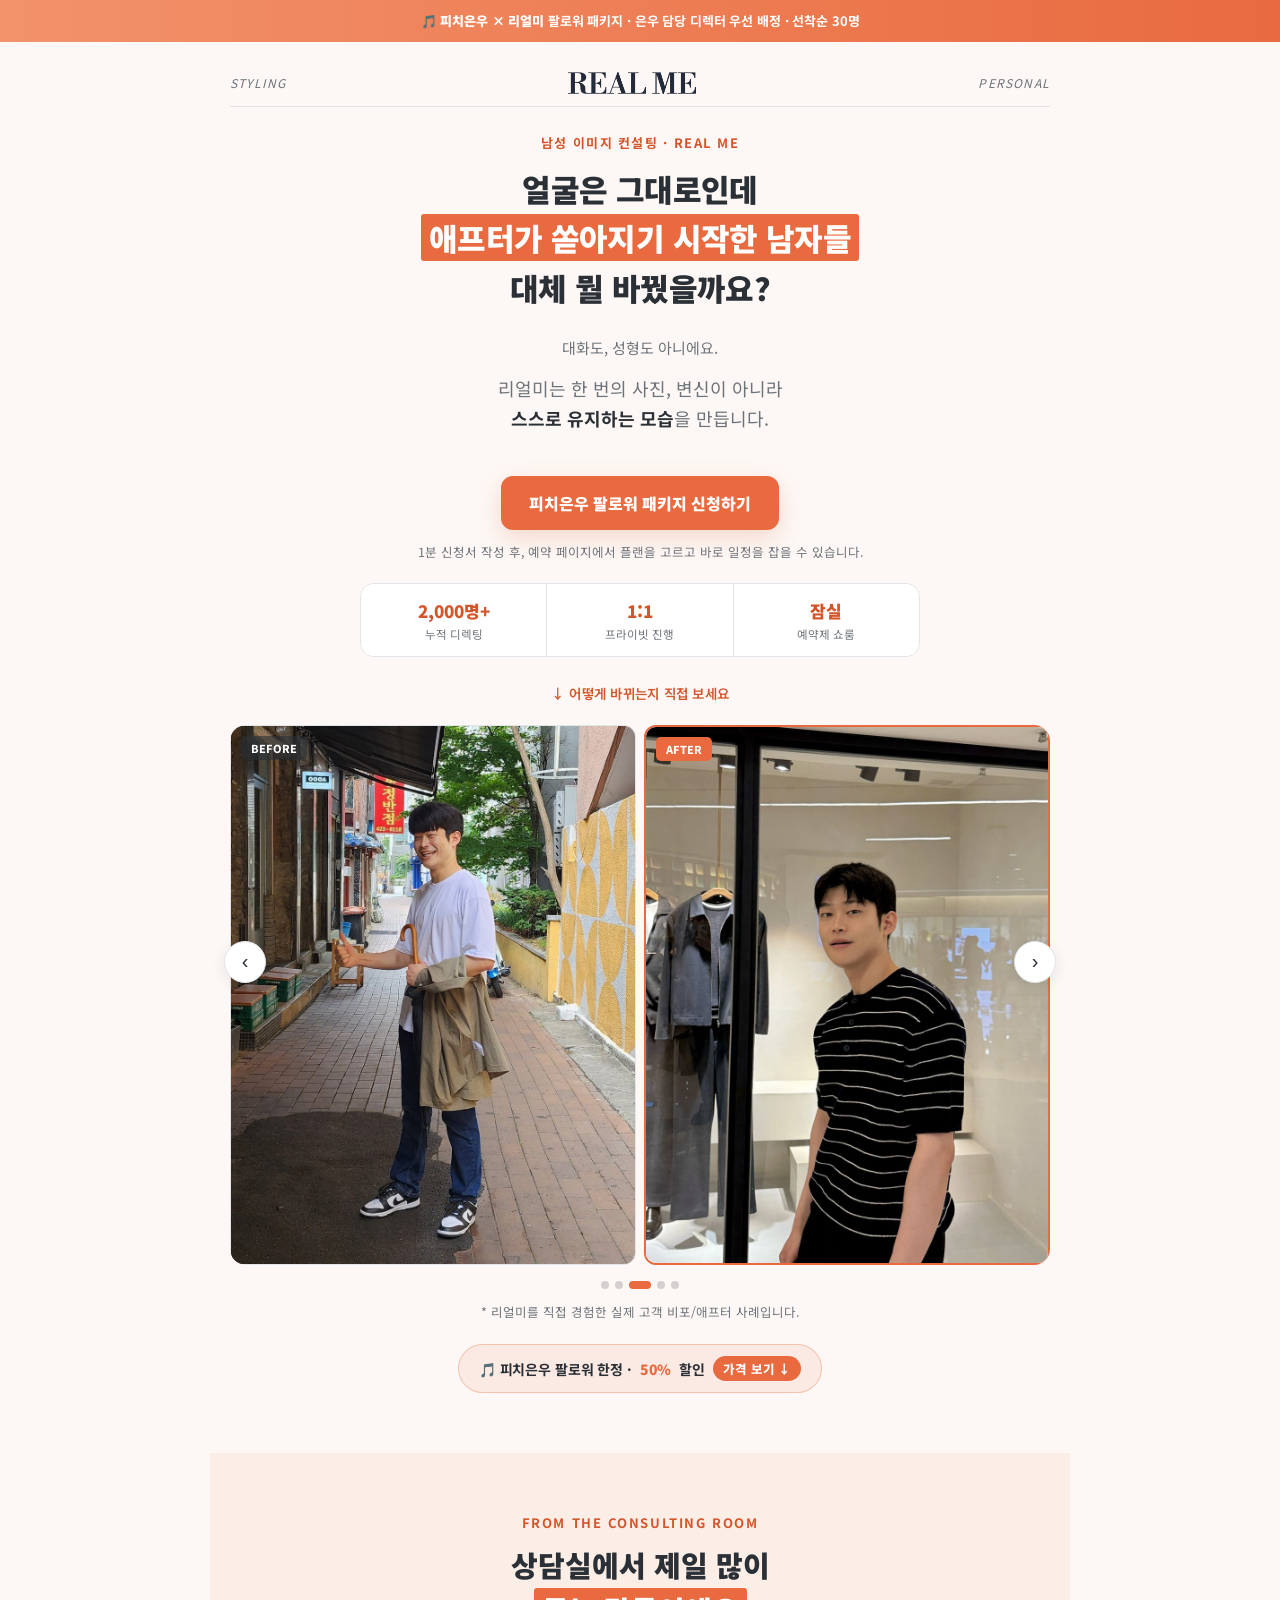
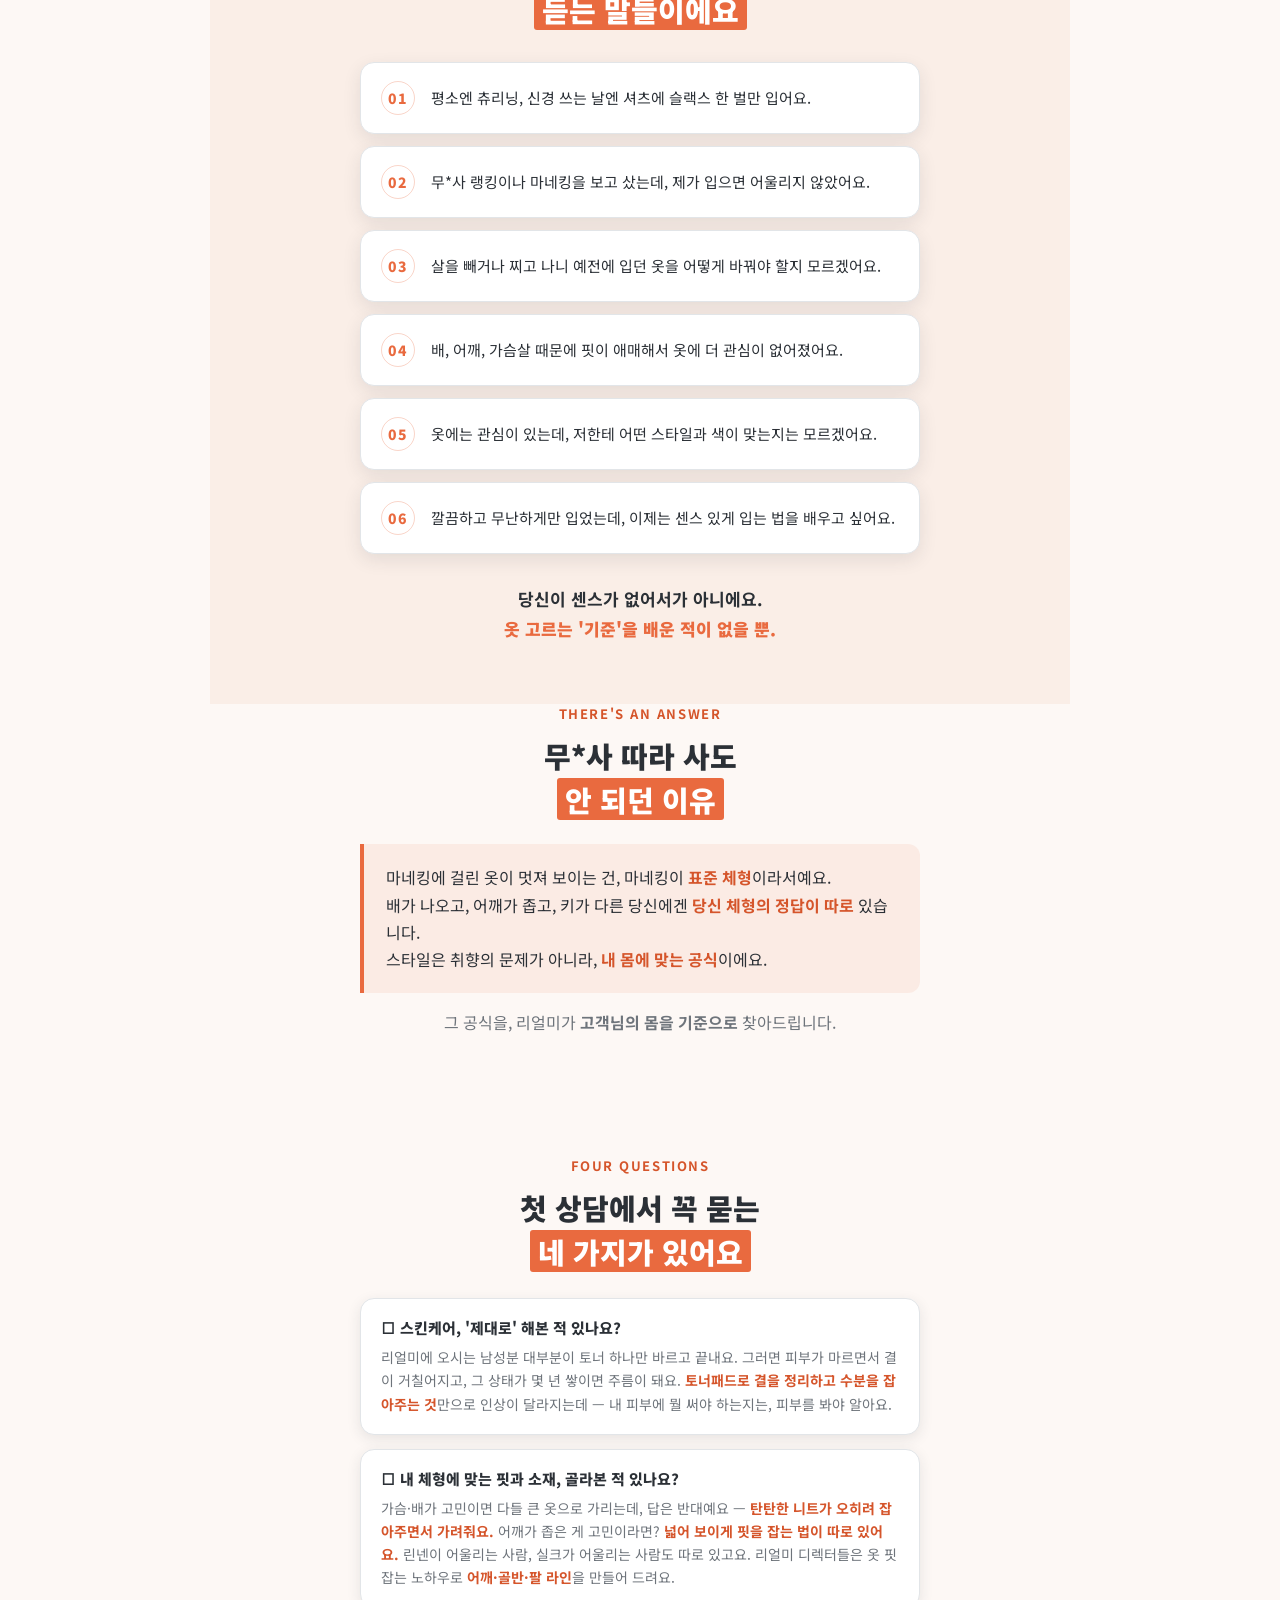
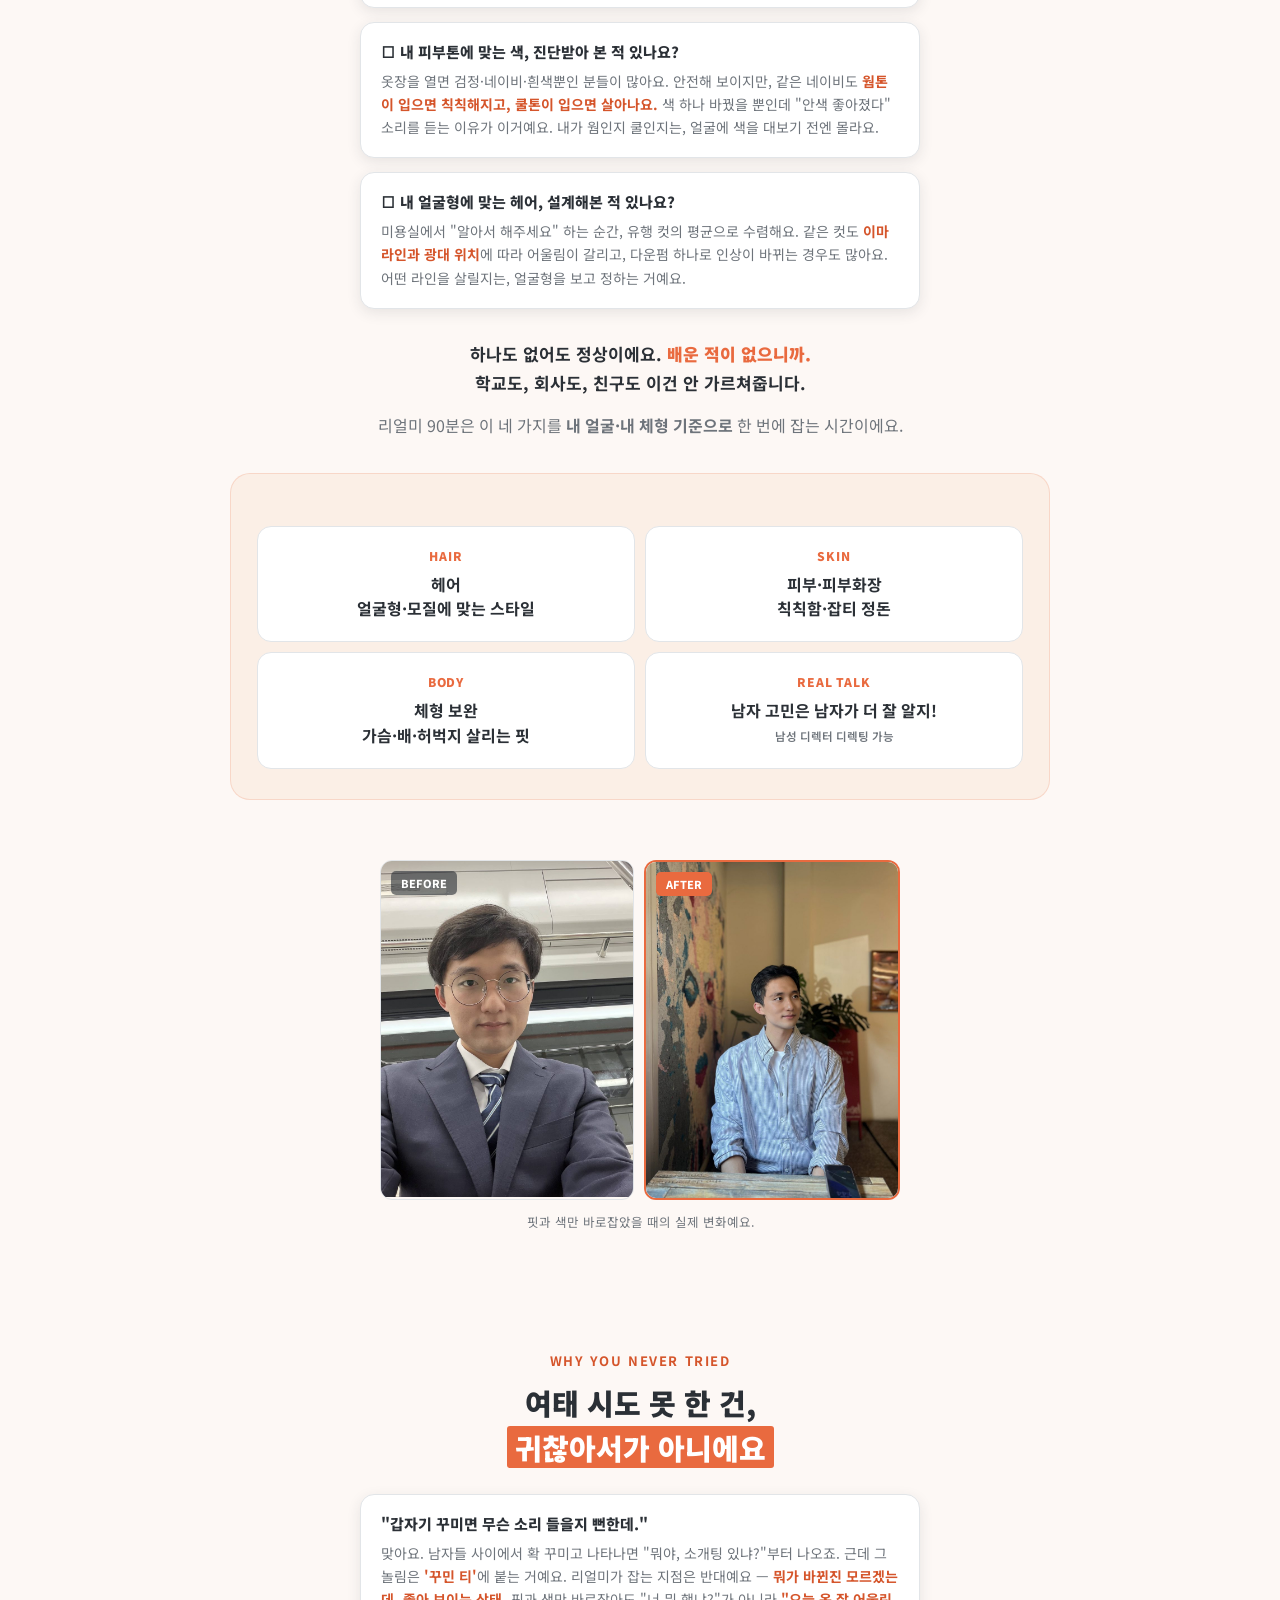
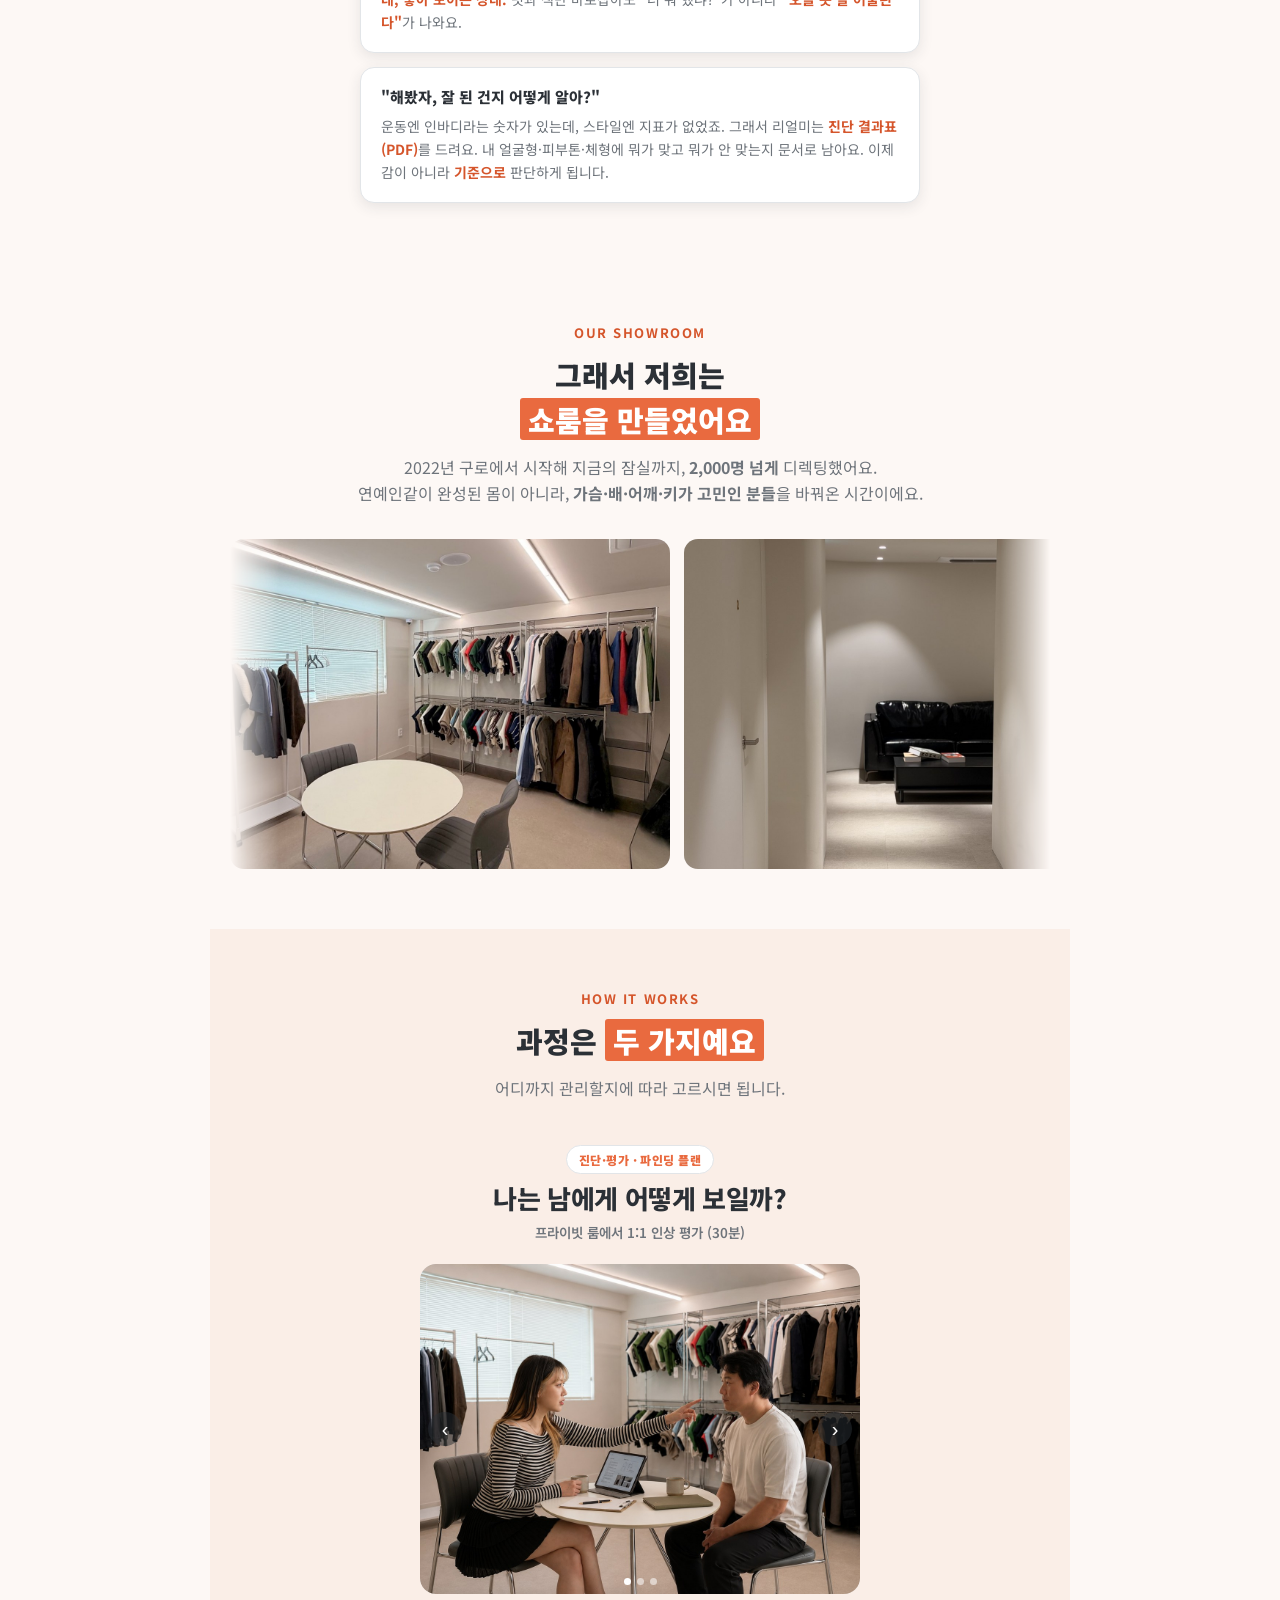
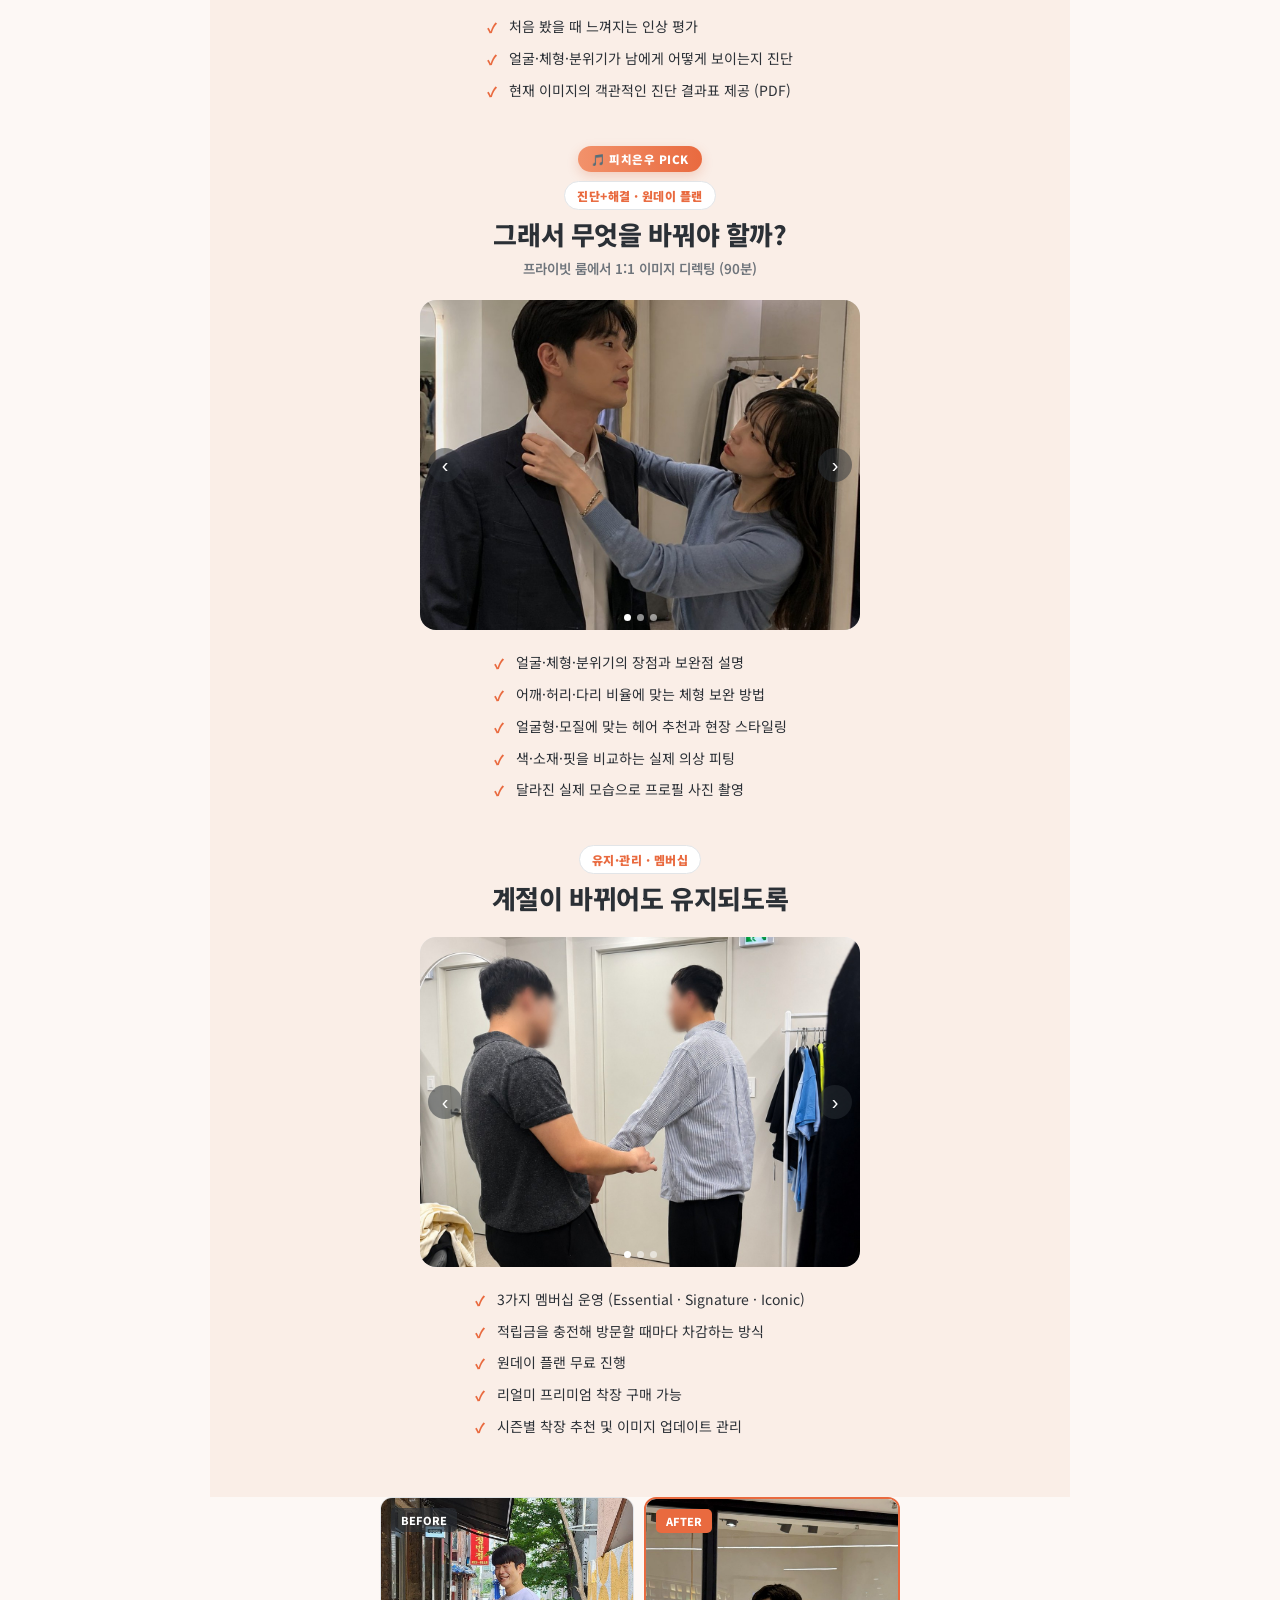
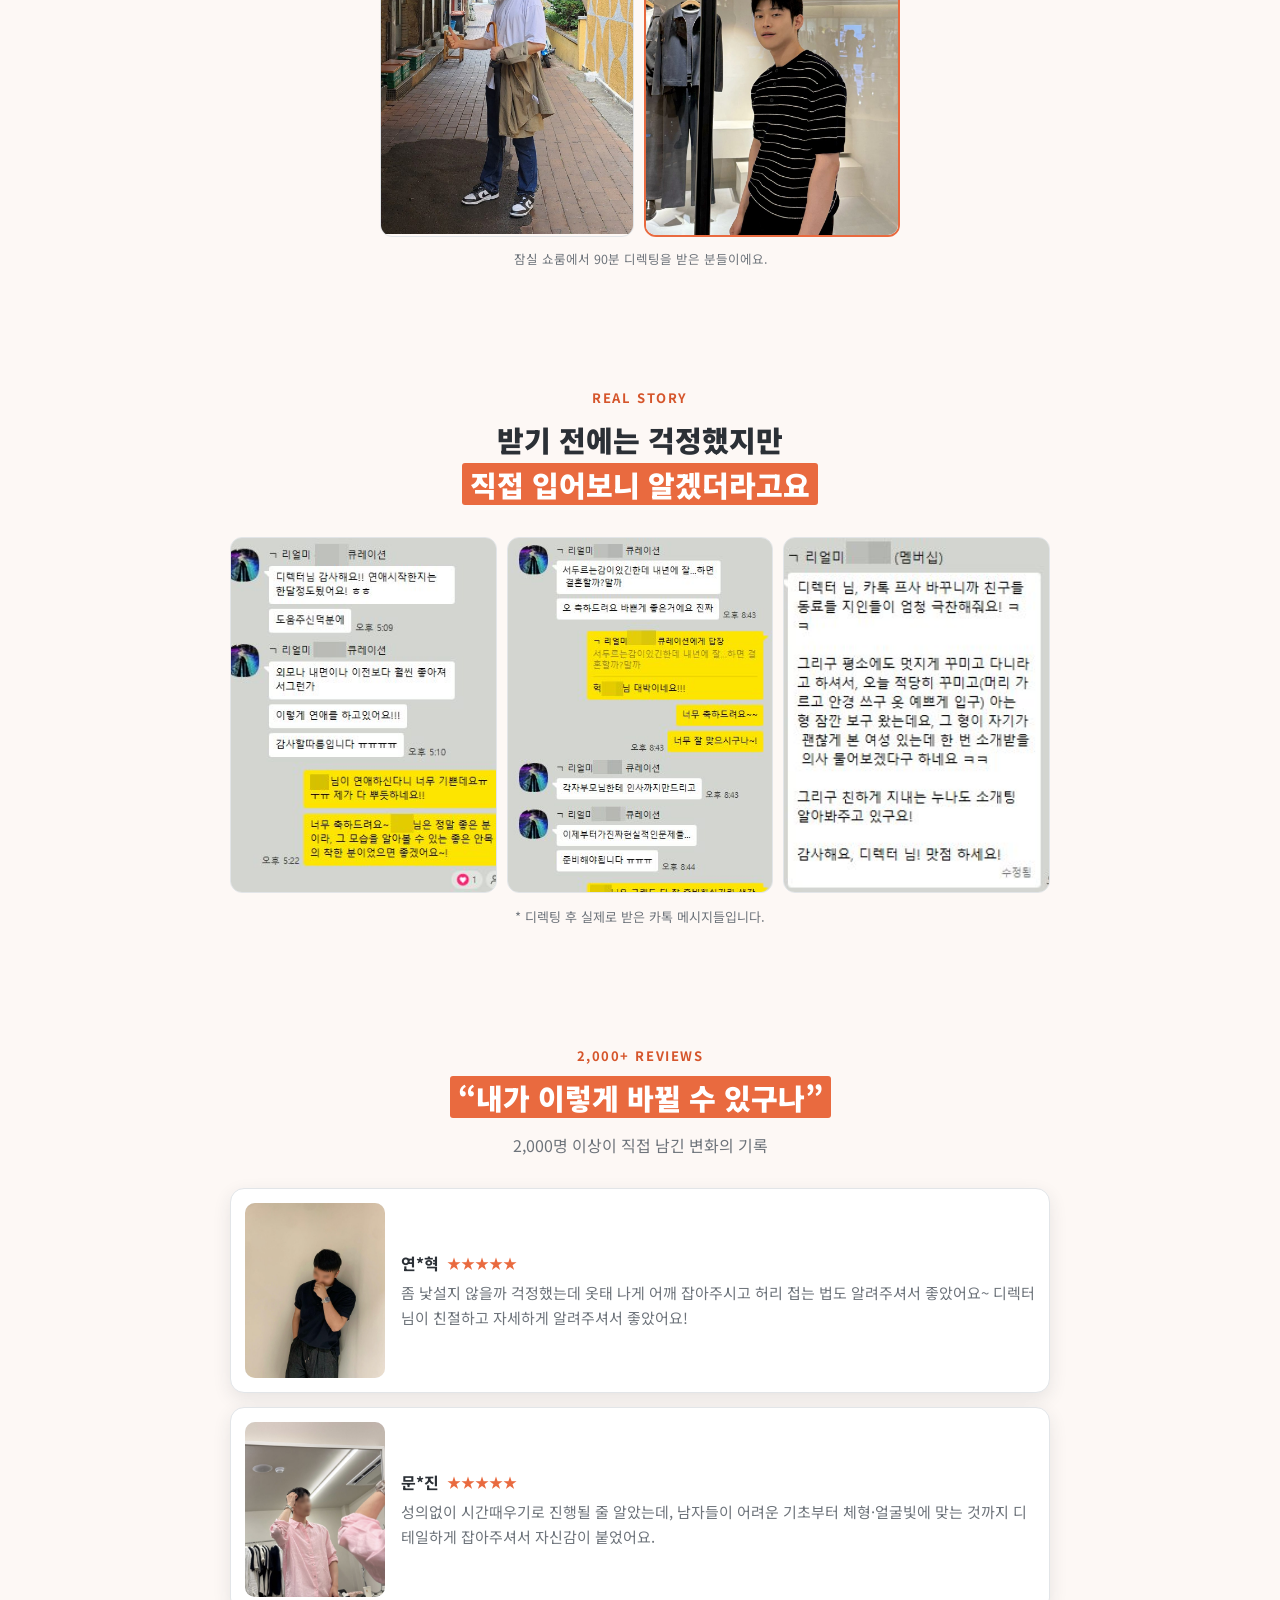
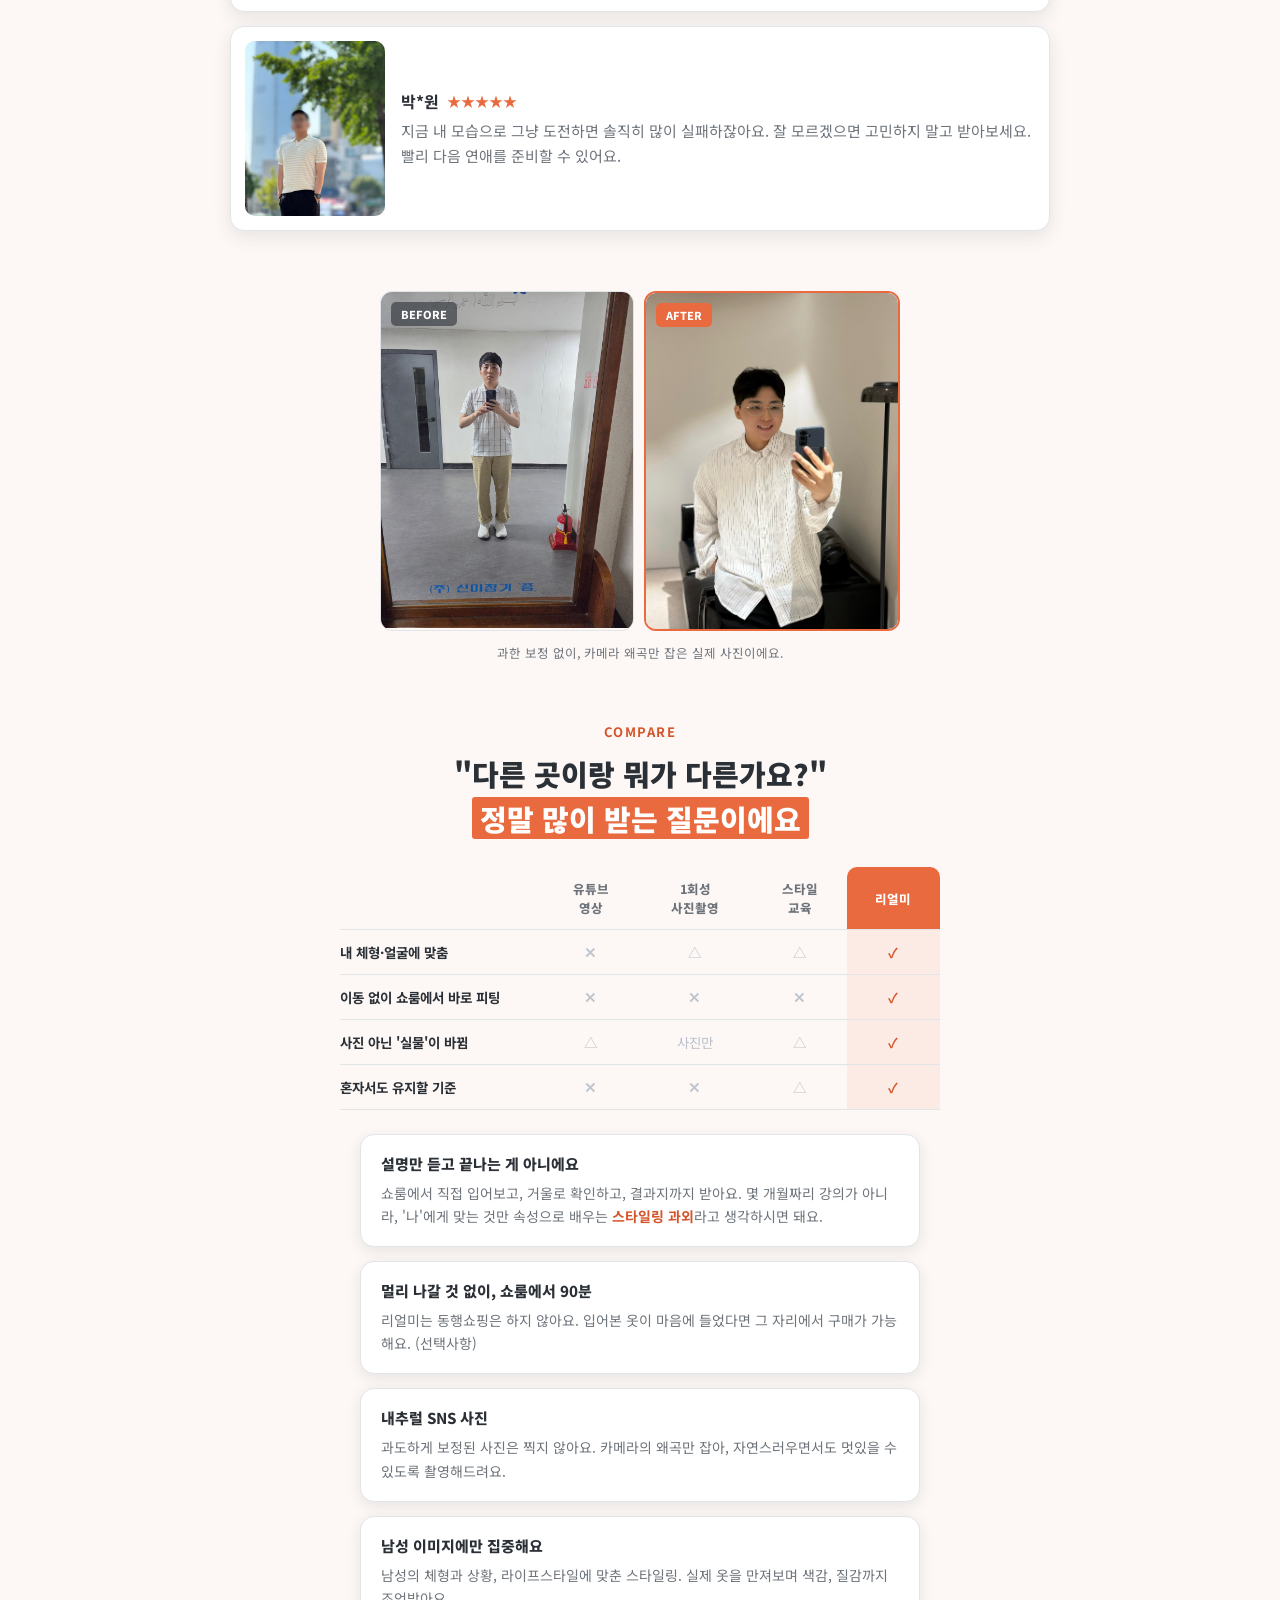
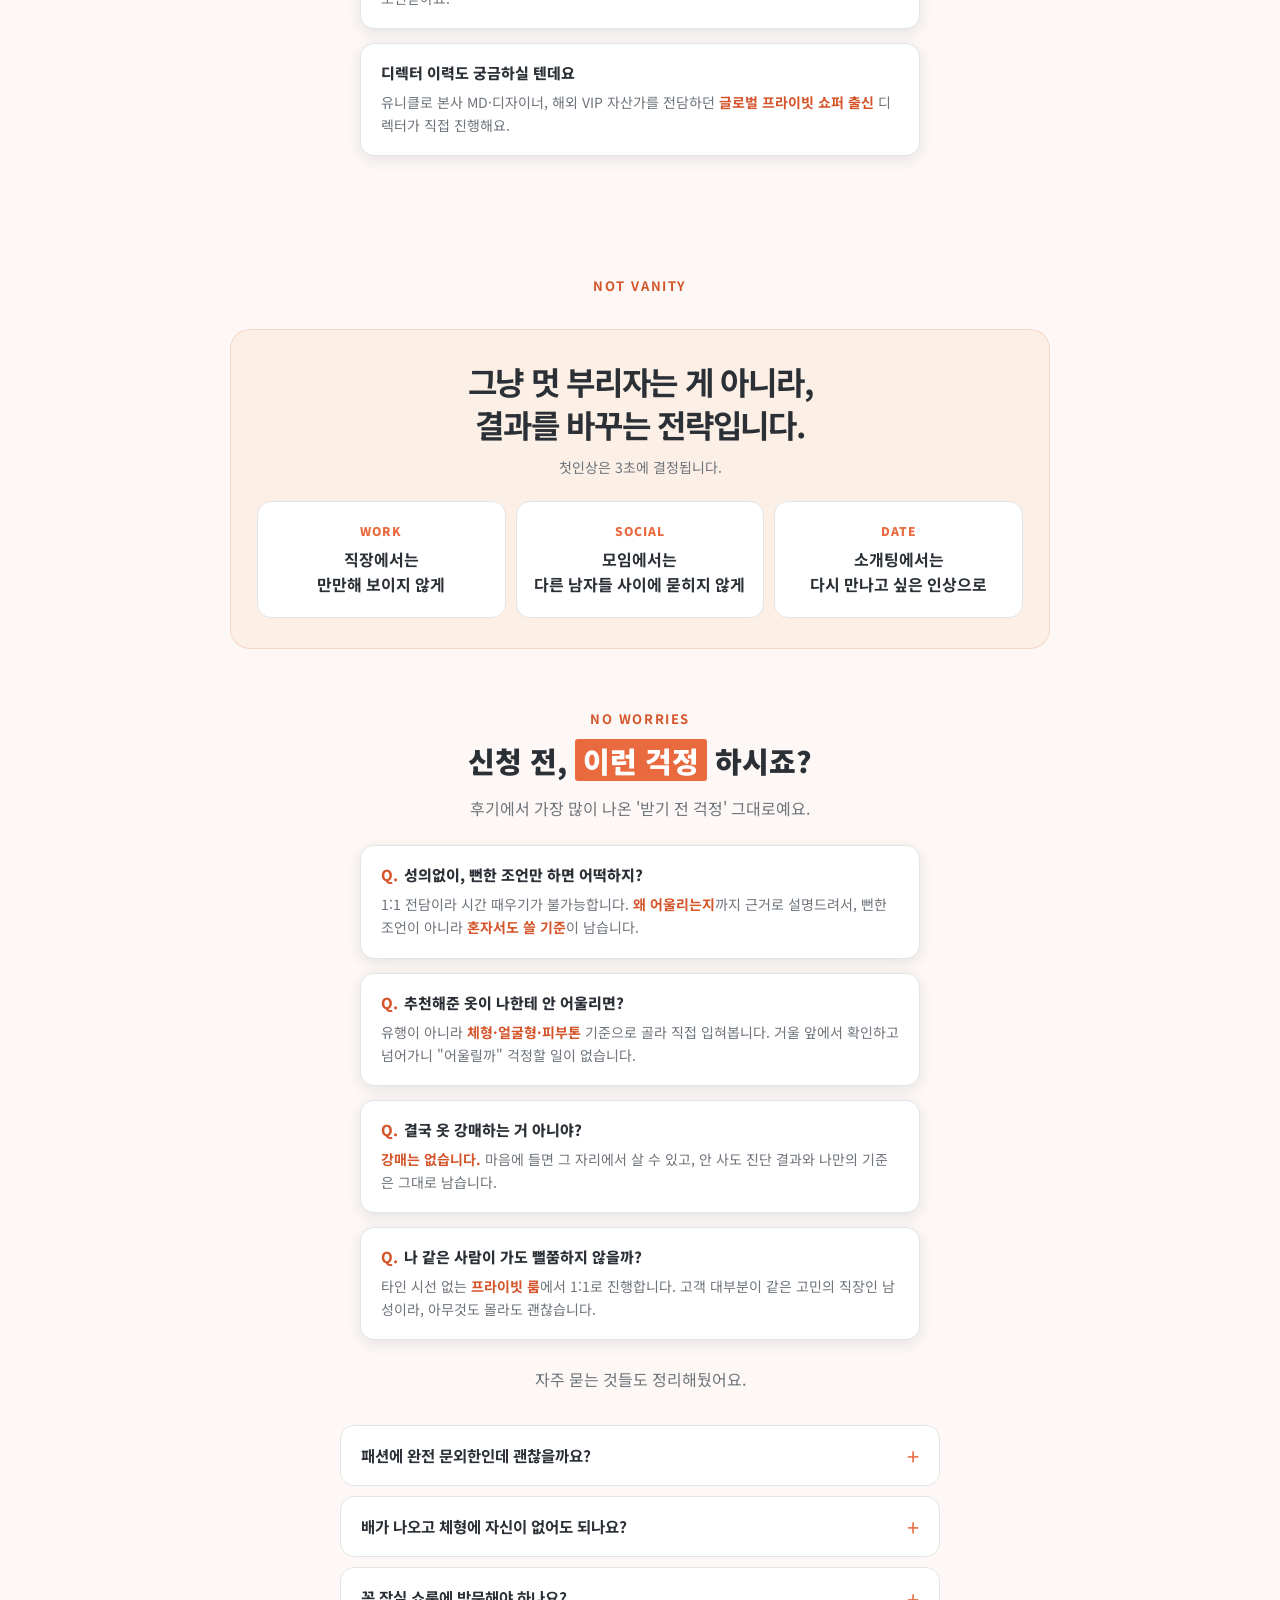
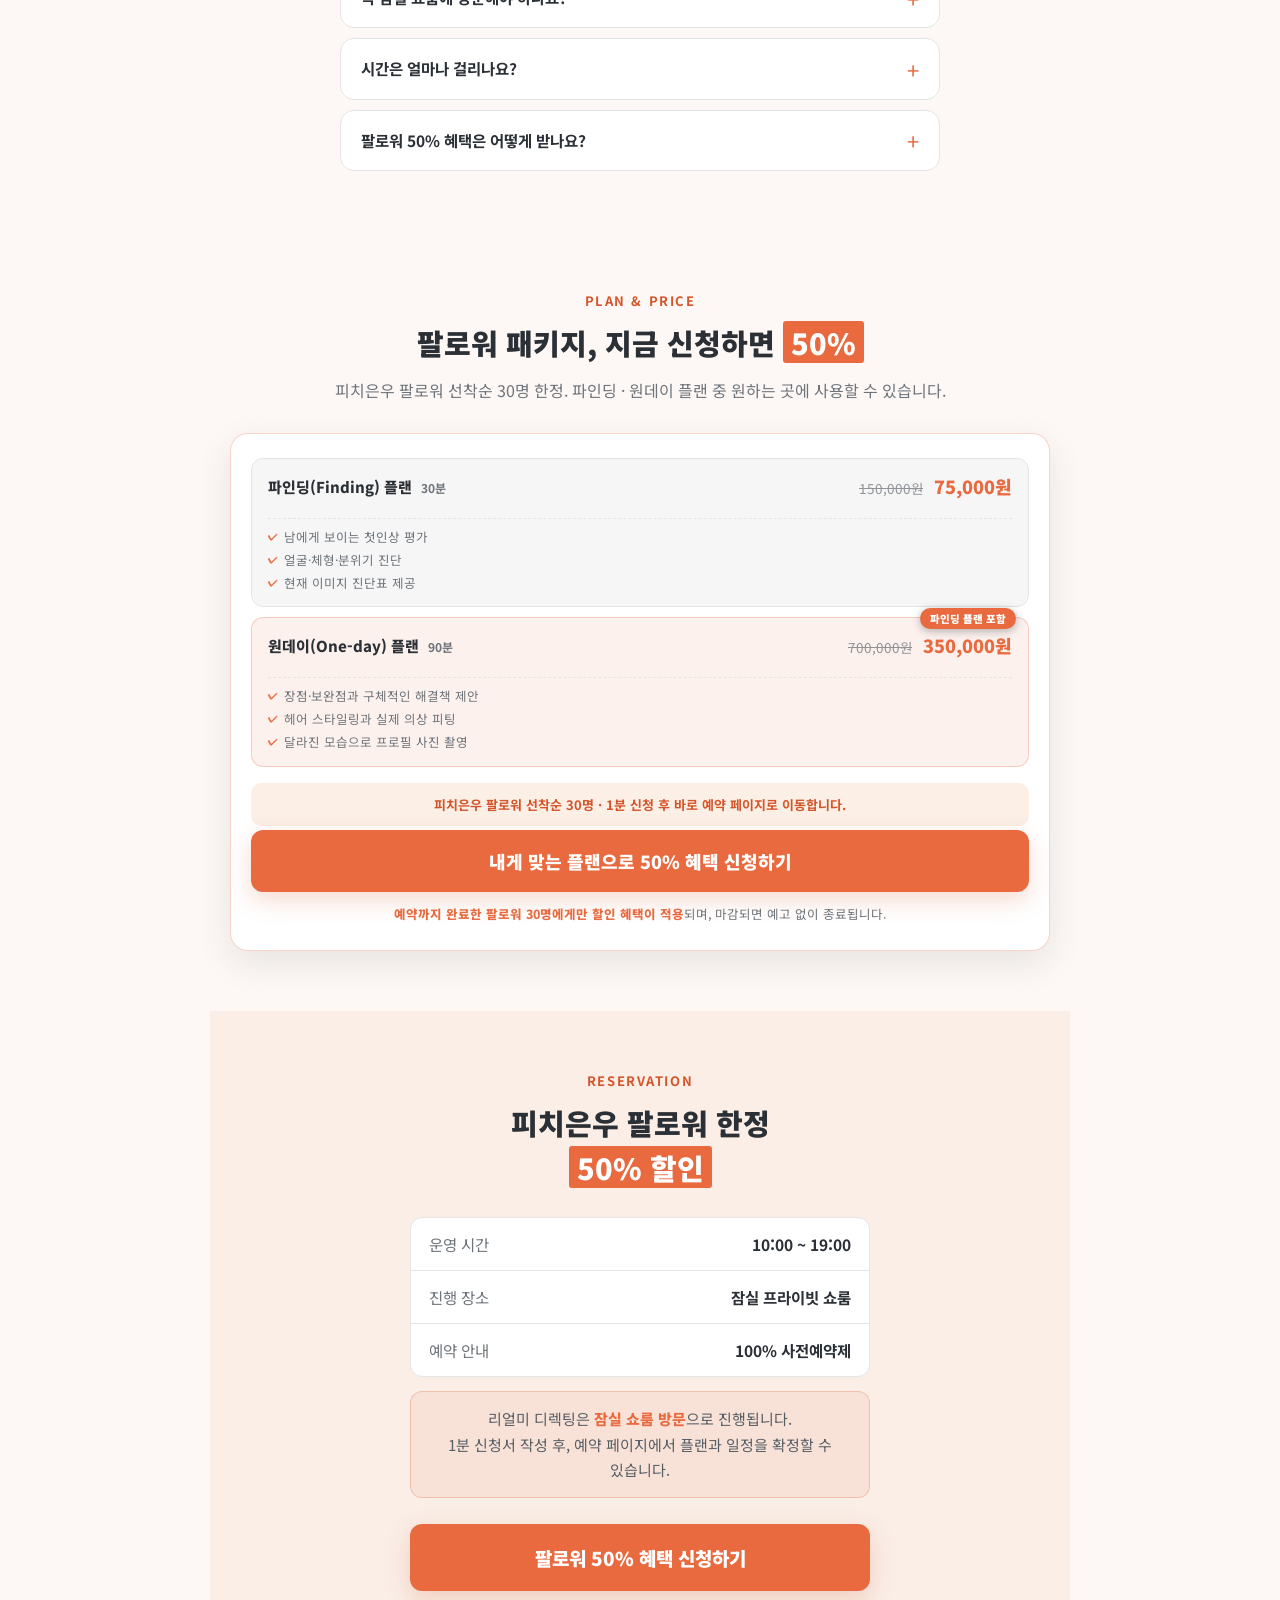
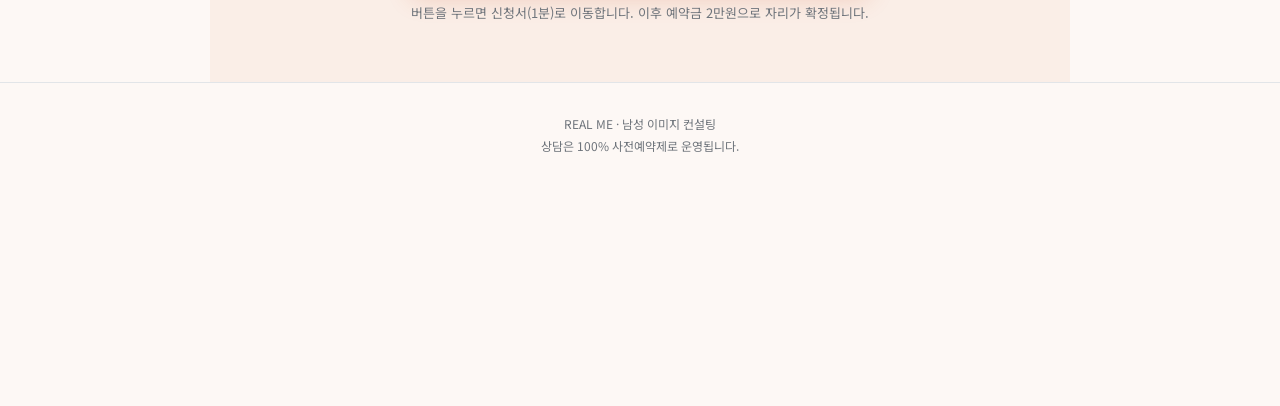
==== pitch/index.html @ 4088d3b4 "pitch: ???? ?? ?? + ???? PICK ?? + AFTER ONE-DAY ?? ??" ====
<!DOCTYPE html>
<html lang="ko">
<head>
<meta charset="UTF-8" />
<meta name="viewport" content="width=device-width, initial-scale=1.0, viewport-fit=cover" />
<title>리얼미 × 피치은우 · 팔로워 패키지 — 남성 이미지 컨설팅</title>
<meta name="description" content="피치은우 팔로워 전용 패키지 — 옷·헤어·피부·체형까지 상황에 맞게 깔끔한 인상을 1:1 프라이빗으로 잡아드리는 남성 이미지 컨설팅." />
<meta property="og:type" content="website" />
<meta property="og:title" content="피치은우 × 리얼미 · 팔로워 패키지" />
<meta property="og:description" content="은우가 받은 이미지 디렉팅 코스 그대로 — 파인딩·원데이 50% 혜택. 남성 이미지 컨설팅 리얼미." />
<meta property="og:url" content="https://impact-me.real-me.co.kr/pitch/" />
<meta property="og:image" content="https://impact-me.real-me.co.kr/images/ba-after-1.jpg" />
<meta name="theme-color" content="#FDF8F5" />
<link rel="icon" type="image/png" href="images/logo-white.png" />

<!-- ============================================================
     🍑 피치은우 팔로워 패키지 랜딩 (2026-08-06 · STORY 랜딩 복제본)
     · 용도: 피치은우 릴스 자동 DM 착지 전용 — story/ 폴더(find-me 재점화용)와 별개 관리
     · CTA: 할인퍼널 타입폼(NN0cEjOV) → 시크릿 결제. utm_source=pitcheunwoo 로 시트 인입 구분
     · 배포: impact-me 레포 /pitch/ 폴더 → https://impact-me.real-me.co.kr/pitch/ (피치=음악 pitch, 스펠링 pitcheunwoo)
     · 색은 아래 <style id="피치은우-peach"> 에서 오버라이드 (원본 CSS는 안 건드림)
     · 확정(2026-08-06): 선착순 30명 · 담당 디렉터 우선 배정 (디렉터 총 2명이라 운영 문제 없음)
     ============================================================ -->

<!-- 트래킹 ID (상세형과 동일) -->
<script>
  window.REALME_CONFIG = { GA4_ID: "G-TYWS49LKCM", META_PIXEL_ID: "468864818533646" };
</script>
<script>
(function(){var id=window.REALME_CONFIG.GA4_ID;if(!id||id.indexOf('X')>-1)return;
var s=document.createElement('script');s.async=true;
s.src='https://www.googletagmanager.com/gtag/js?id='+id;document.head.appendChild(s);
window.dataLayer=window.dataLayer||[];function gtag(){dataLayer.push(arguments);}
window.gtag=gtag;gtag('js',new Date());gtag('config',id);gtag('event','landing_view',{landing:'pitcheunwoo'});})();
</script>
<script>
(function(){var id=window.REALME_CONFIG.META_PIXEL_ID;if(!id||id.indexOf('0000000000000000')===0)return;
!function(f,b,e,v,n,t,s){if(f.fbq)return;n=f.fbq=function(){n.callMethod?
n.callMethod.apply(n,arguments):n.queue.push(arguments)};if(!f._fbq)f._fbq=n;
n.push=n;n.loaded=!0;n.version='2.0';n.queue=[];t=b.createElement(e);t.async=!0;
t.src=v;s=b.getElementsByTagName(e)[0];s.parentNode.insertBefore(t,s)}(window,document,'script',
'https://connect.facebook.net/en_US/fbevents.js');fbq('init',id);fbq('track','PageView');})();
</script>

<link rel="preconnect" href="https://fonts.googleapis.com" />
<link rel="preconnect" href="https://fonts.gstatic.com" crossorigin />
<link href="https://fonts.googleapis.com/css2?family=Libre+Bodoni:wght@500;700&family=Noto+Sans+KR:wght@400;500;700;900&display=swap" rel="stylesheet" />
<link rel="stylesheet" href="style-ink.css?v=peach0806a" />

<!-- ① 피치 오버라이드 (피치은우 협업 전용 — 코랄 피치 팔레트) -->
<style id="피치은우-peach">
:root{
  --lime:#E96A3F; --lime-soft:#EFC3B0;
  --red:#E96A3F; --red-deep:#D5552B;
  --terra-soft:rgba(233,106,63,.09);
  --terra-line:rgba(233,106,63,.28);
  --terra-bright:#D5552B;
  --navy:#FDF8F5;
  --navy-deep:#FAEEE7;
}
/* CTA 조금 더 쨍하게 + 대비 */
.offer-cta,.apply-cta,.sticky-cta__btn{background:#E96A3F !important;box-shadow:0 8px 24px rgba(213,85,43,.22) !important;}
.offer-cta:hover,.apply-cta:hover,.sticky-cta__btn:hover{background:#D5552B !important;}
.hero-offer-pill{border-color:rgba(233,106,63,.32);}
</style>

<!-- 인라인 보정(상세형과 동일) + '더상세' 신규 섹션 스타일 -->
<style>
.svc-head{text-align:center;} .svc-head .svc-step{margin-bottom:6px;}
.svc-head .svc-title{font-size:26px;margin-bottom:0;} .svc-head .svc-room{font-size:13.5px;font-weight:600;color:var(--muted);margin-top:7px;}
.svc-media{max-width:440px;margin:0 auto;} .svc-body{width:100%;max-width:520px;margin:0 auto;}
.stats-strip{display:flex;justify-content:center;gap:38px;margin:26px auto 2px;text-align:center;}
.stats-strip .stat b{display:block;font-family:'Libre Bodoni',serif;font-size:30px;font-weight:700;color:var(--lime);line-height:1.25;}
.stats-strip .stat span{font-size:12.5px;color:var(--muted);}
/* 신청 전 마지막 질문 (반대심리 저격 — 상담 실발언 톤, 2026-08-03) */
.lq-item{max-width:560px;margin:22px auto 0;background:var(--navy-card);border:1px solid var(--line);border-radius:16px;padding:24px 26px;box-shadow:0 1px 3px var(--shadow);}
.lq-q{font-size:17px;font-weight:800;color:var(--white);word-break:keep-all;line-height:1.5;}
.lq-q::before{content:'💬 ';}
.lq-steps{margin:14px 0 0;padding-left:0;list-style:none;counter-reset:lq;}
.lq-steps li{counter-increment:lq;font-size:14.5px;color:var(--ink-mid);line-height:1.6;padding:7px 0 7px 34px;position:relative;word-break:keep-all;}
.lq-steps li::before{content:counter(lq);position:absolute;left:0;top:6px;width:24px;height:24px;border-radius:50%;background:var(--terra-soft);border:1px solid var(--terra-line);color:var(--terra-bright);font-size:12px;font-weight:800;display:flex;align-items:center;justify-content:center;}
.lq-note{margin-top:14px;font-size:14px;font-weight:700;color:var(--white);line-height:1.65;word-break:keep-all;border-top:1px solid var(--line);padding-top:14px;}
.shroom-img{flex:0 0 440px;}
@media (max-width:600px){ .shroom-img{flex:0 0 320px;} }
@media (max-width:520px){ .svc-head .svc-title{font-size:22px;} .svc-media{max-width:330px;} .stats-strip{gap:22px;} .stats-strip .stat b{font-size:23px;} }

/* ── 더상세 신규 섹션 공용 ── */
.cost-quote{max-width:560px;margin:22px auto 0;padding:20px 22px;background:var(--terra-soft);border-left:4px solid var(--lime);border-radius:0 12px 12px 0;text-align:left;font-size:16px;line-height:1.7;color:var(--white);}
.cost-quote b{color:var(--terra-bright);}
/* 비교표 — min-width 제거로 모바일 한 화면에 수납, 항목열 폭 고정으로 유튜브열과의 간격 축소 (2026-08-04) */
.cmp-wrap{max-width:600px;margin:26px auto 0;overflow-x:auto;}
.cmp{width:100%;border-collapse:separate;border-spacing:0;font-size:13.5px;}
.cmp th,.cmp td{padding:12px 6px;text-align:center;border-bottom:1px solid var(--line);}
.cmp td.rowh{width:34%;padding-left:0;word-break:keep-all;}
.cmp thead th{font-weight:800;color:var(--muted);font-size:12.5px;}
.cmp thead th.us{color:#fff;background:var(--lime);border-radius:10px 10px 0 0;}
.cmp td.us{background:var(--terra-soft);font-weight:700;color:var(--terra-bright);}
.cmp td.rowh{text-align:left;font-weight:700;color:var(--white);}
.cmp .o{color:var(--lime);font-weight:800;} .cmp .x{color:#b9c0c9;}
@media (max-width:520px){.cmp{font-size:12px;}.cmp thead th{font-size:11px;}.cmp td.rowh{font-size:12px;}.cmp th,.cmp td{padding:11px 4px;}}
/* 걱정 해소 Q&A */
.worry-list{max-width:560px;margin:24px auto 0;display:flex;flex-direction:column;gap:14px;}
.worry-card{background:var(--navy-card);border:1px solid var(--line);border-radius:14px;padding:18px 20px;text-align:left;box-shadow:0 4px 14px var(--shadow);}
.worry-q{font-size:15px;font-weight:800;color:var(--white);margin:0 0 8px;}
.worry-q .qmark{color:var(--terra-bright);margin-right:6px;}
.worry-a{font-size:14px;line-height:1.65;color:var(--ink-mid);margin:0;}
.worry-a b{color:var(--terra-bright);}
/* 본문 정적 비포/애프터 (2026-08-04 — 슬라이더는 기억에 안 남아 본문 맥락 배치) */
.ba-static{display:flex;gap:10px;max-width:520px;margin:0 auto;justify-content:center;}
.ba-static .ba-card{flex:1;min-width:0;}
.ba-caption{text-align:center;font-size:12.5px;color:var(--muted);margin:12px auto 0;word-break:keep-all;}
/* 인생샷 조합 콜아웃 — 밝은 블루 배경 + 진한 글자(가독성 우선) */
.combo{max-width:560px;margin:24px auto 0;padding:26px 24px;background:#FBEFE6;border:1px solid rgba(233,106,63,.20);border-radius:18px;text-align:center;color:#4A362C;}
.combo .cb-eyebrow{font-size:12px;font-weight:800;letter-spacing:.08em;color:var(--lime);}
.combo h3{font-size:22px;font-weight:900;margin:10px 0 8px;line-height:1.4;color:#D5552B;}
.combo p{font-size:14.5px;line-height:1.7;color:#6B5244;margin:0;}
.combo p b{color:var(--lime);}
.combo .cb-num{font-family:'Libre Bodoni',serif;font-size:15px;font-weight:700;color:var(--lime);}
/* 이런 분께 추천 체크 */
.forwho{max-width:520px;margin:22px auto 0;display:flex;flex-direction:column;gap:10px;text-align:left;}
.forwho-item{display:flex;gap:10px;align-items:flex-start;font-size:15px;line-height:1.55;color:var(--white);}
.forwho-item .ck{flex:none;width:22px;height:22px;border-radius:50%;background:var(--lime);color:#fff;font-size:13px;display:flex;align-items:center;justify-content:center;font-weight:900;margin-top:1px;}
.skip-link{position:fixed;left:16px;top:-60px;z-index:100;background:#D5552B;color:#fff;padding:10px 14px;border-radius:8px;text-decoration:none;font-weight:800;}
.skip-link:focus{top:16px;}
.hero .brand-logo{filter:brightness(0) saturate(100%) invert(18%) sepia(15%) saturate(955%) hue-rotate(182deg) brightness(89%);}
.hero-proof{display:grid;grid-template-columns:repeat(3,1fr);gap:1px;max-width:560px;margin:22px auto 0;overflow:hidden;border:1px solid var(--line);border-radius:14px;background:var(--line);}
.hero-proof div{background:#fff;padding:14px 8px;}
.hero-proof b{display:block;color:#D5552B;font-size:17px;font-weight:900;font-variant-numeric:tabular-nums;}
.hero-proof span{display:block;margin-top:3px;color:var(--muted);font-size:11.5px;}
.hero-cta-primary{display:inline-flex;align-items:center;justify-content:center;margin:20px auto 4px;padding:15px 28px;border-radius:12px;background:#E96A3F;color:#fff;text-decoration:none;font-size:16px;font-weight:900;box-shadow:0 8px 24px rgba(213,85,43,.20);transition:transform .2s,background .2s;}
.hero-cta-primary:hover{background:#D5552B;transform:translateY(-2px);}
.hero-cta-primary:active{transform:translateY(0) scale(.98);}
.hero-cta-primary:focus-visible,.offer-cta:focus-visible,.apply-cta:focus-visible,.sticky-cta__btn:focus-visible{outline:3px solid rgba(233,106,63,.32);outline-offset:3px;}
.hero-cta-note{font-size:12.5px;color:var(--muted);margin-top:8px;}
.hero-risk{max-width:560px;margin:14px auto 0;padding:16px 18px;border:1px solid var(--line);border-radius:14px;background:#fff;text-align:left;box-shadow:0 8px 24px rgba(27,42,59,.06);}
.hero-risk strong{display:block;color:var(--ink);font-size:15px;font-weight:900;margin-bottom:7px;}
.hero-risk p{margin:0;color:#46515f;font-size:13px;line-height:1.65;}
.hero-risk-meta{display:flex;flex-wrap:wrap;gap:7px;margin-top:10px;}
.hero-risk-meta span{padding:6px 9px;border-radius:999px;background:#FBEFE6;color:#D5552B;font-size:11.5px;font-weight:800;}
.offer-availability{margin:16px 0 4px;padding:12px 14px;border-radius:10px;background:#FBEFE6;color:#D5552B;font-size:13px;font-weight:700;text-align:center;}
.situation-panel{max-width:900px;margin:34px auto 0;padding:30px 26px;border-radius:20px;background:#FBEFE6;border:1px solid rgba(233,106,63,.18);text-align:center;}
.situation-panel h3{margin:0;color:var(--ink);font-size:clamp(22px,4vw,32px);line-height:1.35;letter-spacing:-.04em;}
.situation-panel>p{margin:10px 0 0;color:var(--muted);font-size:14px;line-height:1.65;}
.situation-grid{display:grid;grid-template-columns:repeat(3,1fr);gap:10px;margin-top:22px;}
.situation-item{padding:20px 14px;border-radius:14px;background:#fff;border:1px solid var(--line);}
.situation-item span{display:block;margin-bottom:8px;color:#E96A3F;font-size:12px;font-weight:900;letter-spacing:.08em;}
.situation-item b{display:block;color:var(--ink);font-size:16px;line-height:1.55;word-break:keep-all;}
/* 자기관리 3카드 — STYLE 칸만 강조(비어있음 시각화) */
.care-grid .situation-item.blank{border:1.5px dashed var(--terra-line);background:var(--terra-soft);}
.care-grid .situation-item .care-state{display:block;margin-top:10px;font-size:12.5px;font-weight:800;}
.care-grid .situation-item .yes{color:#E96A3F;} .care-grid .situation-item .no{color:#9aa4b0;}
.site-footer{padding:30px 20px 130px;text-align:center;color:var(--muted);font-size:12px;line-height:1.8;border-top:1px solid var(--line);}
.site-footer a{color:inherit;text-underline-offset:3px;}
/* 🎵 피치은우 PICK 배지 (원데이 STEP 카드) */
.eunwoo-pick{display:inline-block;background:linear-gradient(90deg,#F2926B,#E96A3F);color:#fff;font-size:11.5px;font-weight:900;padding:5px 13px;border-radius:999px;margin-bottom:9px;letter-spacing:.04em;box-shadow:0 4px 12px rgba(213,85,43,.22);}
/* 🎵 피치은우 팔로워 패키지 상단 배너 */
.peach-banner{background:linear-gradient(90deg,#F2926B,#E96A3F);color:#fff;text-align:center;padding:11px 16px;font-size:13px;font-weight:700;line-height:1.5;word-break:keep-all;letter-spacing:-.01em;}
.peach-banner b{font-weight:900;}
@media (max-width:520px){.peach-banner{font-size:12px;padding:10px 12px;}}
@media (max-width:520px){.hero-proof b{font-size:15px;}.hero-proof span{font-size:10.5px;}.hero-cta-primary{width:100%;}.situation-panel{padding:24px 16px;}.situation-grid{grid-template-columns:1fr;}.situation-item{padding:16px 12px;}}
</style>
</head>
<body>
<a class="skip-link" href="#main-content">본문 바로가기</a>
<!-- 🍑 팔로워 패키지 배너 — 숫자(30명)·디렉터 배정 문구는 내부 확정 후 필요 시 수정 -->
<div class="peach-banner">🎵 <b>피치은우 × 리얼미</b> 팔로워 패키지 · 은우 담당 디렉터 우선 배정 · 선착순 30명</div>
<!-- ============================================================
     ✏️ 텍스트 수정 가이드: > 와 < 사이 한글만 고치세요. 태그·class·href는 건드리지 마세요.
     섹션: 1히어로 2자기관리선언 3문제 4왜실패(정답) 5비교표 6쇼룸 7스타일PT
           8서비스 9카톡후기 10실제후기 11걱정해소 12플랜 13FAQ 14마지막질문 15최종CTA
     ============================================================ -->
<main class="landing" id="main-content">

  <!-- ===== 1. 히어로 ===== -->
  <section class="hero">
    <div class="nav-row">STYLING<img class="brand-logo" src="images/logo-white.png" alt="REAL ME">PERSONAL</div>
    <div class="hero-eyebrow">남성 이미지 컨설팅 · REAL ME</div>
    <h1 class="hero-title">얼굴은 그대로인데<br><em>애프터가 쏟아지기 시작한 남자들</em><br>대체 뭘 바꿨을까요?</h1>
    <p class="hero-sub"><span style="display:block;font-size:15px;line-height:1.35;margin-bottom:14px;">대화도, 성형도 아니에요.</span>리얼미는 한 번의 사진, 변신이 아니라<br><b>스스로 유지하는 모습</b>을 만듭니다.</p>
    <a href="https://artin1ife.typeform.com/to/NN0cEjOV?utm_source=pitcheunwoo" class="hero-cta-primary js-booking" data-cta="hero">피치은우 팔로워 패키지 신청하기</a>
    <p class="hero-cta-note">1분 신청서 작성 후, 예약 페이지에서 플랜을 고르고 바로 일정을 잡을 수 있습니다.</p>
    <div class="hero-proof" aria-label="리얼미 주요 정보"><div><b>2,000명+</b><span>누적 디렉팅</span></div><div><b>1:1</b><span>프라이빗 진행</span></div><div><b>잠실</b><span>예약제 쇼룸</span></div></div>
    <div class="hero-hint" aria-hidden="true">↓ 어떻게 바뀌는지 직접 보세요</div>
    <div class="slider">
      <div class="slider-view">
        <div class="slider-track" id="baTrack">
          <div class="ba-slide"><div class="ba-card"><span class="ba-tag">BEFORE</span><div class="imgslot r34" data-label="ba-before-1.jpg"><img src="images/ba-before-1.jpg" alt="비포 1" onerror="this.style.display='none'"></div></div><div class="ba-card after"><span class="ba-tag a">AFTER</span><div class="imgslot r34" data-label="ba-after-1.jpg"><img src="images/ba-after-1.jpg" alt="애프터 1" onerror="this.style.display='none'"></div></div></div>
          <div class="ba-slide"><div class="ba-card"><span class="ba-tag">BEFORE</span><div class="imgslot r34" data-label="ba-before-2.jpg"><img src="images/ba-before-2.jpg" alt="비포 2" onerror="this.style.display='none'"></div></div><div class="ba-card after"><span class="ba-tag a">AFTER</span><div class="imgslot r34" data-label="ba-after-2.jpg"><img src="images/ba-after-2.jpg" alt="애프터 2" onerror="this.style.display='none'"></div></div></div>
          <div class="ba-slide"><div class="ba-card"><span class="ba-tag">BEFORE</span><div class="imgslot r34" data-label="ba-before-3.jpg"><img src="images/ba-before-3.jpg" alt="비포 3" onerror="this.style.display='none'"></div></div><div class="ba-card after"><span class="ba-tag a">AFTER</span><div class="imgslot r34" data-label="ba-after-3.jpg"><img src="images/ba-after-3.jpg" alt="애프터 3" onerror="this.style.display='none'"></div></div></div>
          <div class="ba-slide"><div class="ba-card"><span class="ba-tag">BEFORE</span><div class="imgslot r34" data-label="ba-before-4.jpg"><img src="images/ba-before-4.jpg" alt="비포 4" onerror="this.style.display='none'"></div></div><div class="ba-card after"><span class="ba-tag a">AFTER</span><div class="imgslot r34" data-label="ba-after-4.jpg"><img src="images/ba-after-4.jpg" alt="애프터 4" onerror="this.style.display='none'"></div></div></div>
          <div class="ba-slide"><div class="ba-card"><span class="ba-tag">BEFORE</span><div class="imgslot r34" data-label="ba-before-5.jpg"><img src="images/ba-before-5.jpg" alt="비포 5" onerror="this.style.display='none'"></div></div><div class="ba-card after"><span class="ba-tag a">AFTER</span><div class="imgslot r34" data-label="ba-after-5.jpg"><img src="images/ba-after-5.jpg" alt="애프터 5" onerror="this.style.display='none'"></div></div></div>
        </div>
      </div>
      <button class="slider-btn prev" id="baPrev" aria-label="이전">‹</button>
      <button class="slider-btn next" id="baNext" aria-label="다음">›</button>
      <div class="slider-dots" id="baDots"></div>
    </div>
    <p class="slider-caption">* 리얼미를 직접 경험한 실제 고객 비포/애프터 사례입니다.</p>
    <a href="#plans" class="hero-offer-pill">🎵 피치은우 팔로워 한정 · <b>50%</b> 할인 <span class="hop-go">가격 보기 ↓</span></a>
  </section>

  <!-- ===== 3. 문제 몰아치기 (VoC) ===== -->
  <section class="pain" data-reveal>
    <div class="eyebrow">FROM THE CONSULTING ROOM</div>
    <h2 class="sec-title">상담실에서 제일 많이<br><em>듣는 말들이에요</em></h2>
    <div class="pain-list">
      <div class="pain-card"><span class="pain-no">01</span><p>평소엔 츄리닝, 신경 쓰는 날엔 셔츠에 슬랙스 한 벌만 입어요.</p></div>
      <div class="pain-card"><span class="pain-no">02</span><p>무*사 랭킹이나 마네킹을 보고 샀는데, 제가 입으면 어울리지 않았어요.</p></div>
      <div class="pain-card"><span class="pain-no">03</span><p>살을 빼거나 찌고 나니 예전에 입던 옷을 어떻게 바꿔야 할지 모르겠어요.</p></div>
      <div class="pain-card"><span class="pain-no">04</span><p>배, 어깨, 가슴살 때문에 핏이 애매해서 옷에 더 관심이 없어졌어요.</p></div>
      <div class="pain-card"><span class="pain-no">05</span><p>옷에는 관심이 있는데, 저한테 어떤 스타일과 색이 맞는지는 모르겠어요.</p></div>
      <div class="pain-card"><span class="pain-no">06</span><p>깔끔하고 무난하게만 입었는데, 이제는 센스 있게 입는 법을 배우고 싶어요.</p></div>
    </div>
    <p class="pain-close">당신이 센스가 없어서가 아니에요.<br><em>옷 고르는 '기준'을 배운 적이 없을 뿐.</em></p>
  </section>

  <!-- ===== 4. 왜 실패했나 (정답이 있다) ===== -->
  <section class="whyus" data-reveal style="padding-top:0;">
    <div class="eyebrow">THERE'S AN ANSWER</div>
    <h2 class="sec-title">무*사 따라 사도<br><em>안 되던 이유</em></h2>
    <div class="cost-quote">
      마네킹에 걸린 옷이 멋져 보이는 건, 마네킹이 <b>표준 체형</b>이라서예요.<br>
      배가 나오고, 어깨가 좁고, 키가 다른 당신에겐 <b>당신 체형의 정답이 따로</b> 있습니다.<br>
      스타일은 취향의 문제가 아니라, <b>내 몸에 맞는 공식</b>이에요.
    </div>
    <p class="sec-sub" style="margin-top:16px;">그 공식을, 리얼미가 <b>고객님의 몸을 기준으로</b> 찾아드립니다.</p>
  </section>

  <!-- ===== 2. 이런 거 해보신 적 있나요? (문제 인식→미니 교육, 2026-08-03) ===== -->
  <section class="whyus" data-reveal>
    <div class="eyebrow">FOUR QUESTIONS</div>
    <h2 class="sec-title">첫 상담에서 꼭 묻는<br><em>네 가지가 있어요</em></h2>
    <div class="worry-list">
      <div class="worry-card">
        <p class="worry-q">☐ 스킨케어, '제대로' 해본 적 있나요?</p>
        <p class="worry-a">리얼미에 오시는 남성분 대부분이 토너 하나만 바르고 끝내요. 그러면 피부가 마르면서 결이 거칠어지고, 그 상태가 몇 년 쌓이면 주름이 돼요. <b>토너패드로 결을 정리하고 수분을 잡아주는 것</b>만으로 인상이 달라지는데 — 내 피부에 뭘 써야 하는지는, 피부를 봐야 알아요.</p>
      </div>
      <div class="worry-card">
        <p class="worry-q">☐ 내 체형에 맞는 핏과 소재, 골라본 적 있나요?</p>
        <p class="worry-a">가슴·배가 고민이면 다들 큰 옷으로 가리는데, 답은 반대예요 — <b>탄탄한 니트가 오히려 잡아주면서 가려줘요.</b> 어깨가 좁은 게 고민이라면? <b>넓어 보이게 핏을 잡는 법이 따로 있어요.</b> 린넨이 어울리는 사람, 실크가 어울리는 사람도 따로 있고요. 리얼미 디렉터들은 옷 핏 잡는 노하우로 <b>어깨·골반·팔 라인</b>을 만들어 드려요.</p>
      </div>
      <div class="worry-card">
        <p class="worry-q">☐ 내 피부톤에 맞는 색, 진단받아 본 적 있나요?</p>
        <p class="worry-a">옷장을 열면 검정·네이비·흰색뿐인 분들이 많아요. 안전해 보이지만, 같은 네이비도 <b>웜톤이 입으면 칙칙해지고, 쿨톤이 입으면 살아나요.</b> 색 하나 바꿨을 뿐인데 "안색 좋아졌다" 소리를 듣는 이유가 이거예요. 내가 웜인지 쿨인지는, 얼굴에 색을 대보기 전엔 몰라요.</p>
      </div>
      <div class="worry-card">
        <p class="worry-q">☐ 내 얼굴형에 맞는 헤어, 설계해본 적 있나요?</p>
        <p class="worry-a">미용실에서 "알아서 해주세요" 하는 순간, 유행 컷의 평균으로 수렴해요. 같은 컷도 <b>이마 라인과 광대 위치</b>에 따라 어울림이 갈리고, 다운펌 하나로 인상이 바뀌는 경우도 많아요. 어떤 라인을 살릴지는, 얼굴형을 보고 정하는 거예요.</p>
      </div>
    </div>
    <p class="pain-close">하나도 없어도 정상이에요. <em>배운 적이 없으니까.</em><br>학교도, 회사도, 친구도 이건 안 가르쳐줍니다.</p>
    <p class="sec-sub" style="margin-top:14px;">리얼미 90분은 이 네 가지를 <b>내 얼굴·내 체형 기준으로</b> 한 번에 잡는 시간이에요.</p>
    <div class="situation-panel">
      <div class="situation-grid" style="grid-template-columns:repeat(2,1fr);">
        <div class="situation-item"><span>HAIR</span><b>헤어<br>얼굴형·모질에 맞는 스타일</b></div>
        <div class="situation-item"><span>SKIN</span><b>피부·피부화장<br>칙칙함·잡티 정돈</b></div>
        <div class="situation-item"><span>BODY</span><b>체형 보완<br>가슴·배·허벅지 살리는 핏</b></div>
        <div class="situation-item"><span>REAL TALK</span><b>남자 고민은 남자가 더 잘 알지!</b><small style="display:block;margin-top:5px;font-size:11.5px;font-weight:600;color:var(--muted);">남성 디렉터 디렉팅 가능</small></div>
      </div>
    </div>
  </section>

  <!-- 본문 정적 비포/애프터 2 -->
  <section class="whyus" data-reveal style="padding-top:0;">
    <div class="ba-static">
      <div class="ba-card"><span class="ba-tag">BEFORE</span><div class="imgslot r34" data-label="ba-before-2.jpg"><img src="images/ba-before-2.jpg" alt="비포 2" onerror="this.style.display='none'"></div></div>
      <div class="ba-card after"><span class="ba-tag a">AFTER</span><div class="imgslot r34" data-label="ba-after-2.jpg"><img src="images/ba-after-2.jpg" alt="애프터 2" onerror="this.style.display='none'"></div></div>
    </div>
    <p class="ba-caption">핏과 색만 바로잡았을 때의 실제 변화예요.</p>
  </section>

  <!-- ===== 4.5 왜 시도 못 했나 (실패의 관객 · 판정 기준 부재, 2026-08-03) ===== -->
  <section class="whyus" data-reveal>
    <div class="eyebrow">WHY YOU NEVER TRIED</div>
    <h2 class="sec-title">여태 시도 못 한 건,<br><em>귀찮아서가 아니에요</em></h2>
    <div class="worry-list">
      <div class="worry-card">
        <p class="worry-q">"갑자기 꾸미면 무슨 소리 들을지 뻔한데."</p>
        <p class="worry-a">맞아요. 남자들 사이에서 확 꾸미고 나타나면 "뭐야, 소개팅 있냐?"부터 나오죠. 근데 그 놀림은 <b>'꾸민 티'</b>에 붙는 거예요. 리얼미가 잡는 지점은 반대예요 — <b>뭐가 바뀐진 모르겠는데, 좋아 보이는 상태.</b> 핏과 색만 바로잡아도 "너 뭐 했냐?"가 아니라 <b>"오늘 옷 잘 어울린다"</b>가 나와요.</p>
      </div>
      <div class="worry-card">
        <p class="worry-q">"해봤자, 잘 된 건지 어떻게 알아?"</p>
        <p class="worry-a">운동엔 인바디라는 숫자가 있는데, 스타일엔 지표가 없었죠. 그래서 리얼미는 <b>진단 결과표(PDF)</b>를 드려요. 내 얼굴형·피부톤·체형에 뭐가 맞고 뭐가 안 맞는지 문서로 남아요. 이제 감이 아니라 <b>기준으로</b> 판단하게 됩니다.</p>
      </div>
    </div>
  </section>

  <!-- ===== 6. 쇼룸 갤러리 ===== -->
  <section class="showroom" data-reveal>
    <div class="eyebrow">OUR SHOWROOM</div>
    <h2 class="sec-title">그래서 저희는<br><em>쇼룸을 만들었어요</em></h2>
    <p class="sec-sub">2022년 구로에서 시작해 지금의 잠실까지, <b>2,000명 넘게</b> 디렉팅했어요.<br>연예인같이 완성된 몸이 아니라, <b>가슴·배·어깨·키가 고민인 분들</b>을 바꿔온 시간이에요.</p>
    <div class="shroom-marquee">
      <div class="shroom-track" id="shroomTrack">
        <div class="imgslot r43 shroom-img" data-label="showroom-1.jpg"><img src="images/showroom-1.jpg" alt="리얼미 쇼룸 1" onerror="this.style.display='none'"></div>
        <div class="imgslot r43 shroom-img" data-label="showroom-2.jpg"><img src="images/showroom-2.jpg" alt="리얼미 쇼룸 2" onerror="this.style.display='none'"></div>
        <div class="imgslot r43 shroom-img" data-label="showroom-3.jpg"><img src="images/showroom-3.jpg" alt="리얼미 쇼룸 3" onerror="this.style.display='none'"></div>
        <div class="imgslot r43 shroom-img" data-label="showroom-4.jpg"><img src="images/showroom-4.jpg" alt="리얼미 쇼룸 4" onerror="this.style.display='none'"></div>
        <div class="imgslot r43 shroom-img" data-label="showroom-5.jpg"><img src="images/showroom-5.jpg" alt="리얼미 쇼룸 5" onerror="this.style.display='none'"></div>
        <div class="imgslot r43 shroom-img" data-label="showroom-6.jpg"><img src="images/showroom-6.jpg" alt="리얼미 쇼룸 6" onerror="this.style.display='none'"></div>
        <div class="imgslot r43 shroom-img" data-label="showroom-7.jpg"><img src="images/showroom-7.jpg" alt="리얼미 쇼룸 7" onerror="this.style.display='none'"></div>
        <div class="imgslot r43 shroom-img" data-label="showroom-8.jpg"><img src="images/showroom-8.jpg" alt="리얼미 쇼룸 8" onerror="this.style.display='none'"></div>
      </div>
    </div>
  </section>

  <!-- ===== 8. 서비스 상세 ===== -->
  <section class="service" data-reveal>
    <div class="eyebrow">HOW IT WORKS</div>
    <h2 class="sec-title">과정은 <em>두 가지예요</em></h2>
    <p class="sec-sub">어디까지 관리할지에 따라 고르시면 됩니다.</p>
    <div class="svc-block">
      <div class="svc-head"><span class="svc-step">진단·평가 · 파인딩 플랜</span><h3 class="svc-title">나는 남에게 어떻게 보일까?</h3><p class="svc-room">프라이빗 룸에서 1:1 인상 평가 (30분)</p></div>
      <div class="svc-media"><div class="svc-carousel"><div class="svc-ctrack">
        <div class="svc-slide imgslot r43" data-label="service-1-1.jpg"><img src="images/service-1-1.jpg" alt="파인딩 진단 1" onerror="this.style.display='none'"></div>
        <div class="svc-slide imgslot r43" data-label="service-1-2.jpg"><img src="images/service-1-2.jpg" alt="파인딩 진단 2" onerror="this.style.display='none'"></div>
        <div class="svc-slide imgslot r43" data-label="service-1-3.jpg"><img src="images/service-1-3.jpg" alt="파인딩 진단 3" onerror="this.style.display='none'"></div>
      </div><button class="svc-nav prev" aria-label="이전">‹</button><button class="svc-nav next" aria-label="다음">›</button><div class="svc-dots"></div></div></div>
      <div class="svc-body"><ul class="svc-list"><li>처음 봤을 때 느껴지는 인상 평가</li><li>얼굴·체형·분위기가 남에게 어떻게 보이는지 진단</li><li>현재 이미지의 객관적인 진단 결과표 제공 (PDF)</li></ul></div>
    </div>
    <div class="svc-block reverse">
      <div class="svc-head"><span class="eunwoo-pick">🎵 피치은우 PICK</span><br><span class="svc-step">진단+해결 · 원데이 플랜</span><h3 class="svc-title">그래서 무엇을 바꿔야 할까?</h3><p class="svc-room">프라이빗 룸에서 1:1 이미지 디렉팅 (90분)</p></div>
      <div class="svc-media"><div class="svc-carousel"><div class="svc-ctrack">
        <div class="svc-slide imgslot r43" data-label="service-2-1.jpg"><img src="images/service-2-1.jpg" alt="원데이 디렉팅 1" onerror="this.style.display='none'"></div>
        <div class="svc-slide imgslot r43" data-label="service-2-2.jpg"><img src="images/service-2-2.jpg" alt="원데이 디렉팅 2" onerror="this.style.display='none'"></div>
        <div class="svc-slide imgslot r43" data-label="service-2-3.jpg"><img src="images/service-2-3.jpg" alt="원데이 디렉팅 3" onerror="this.style.display='none'"></div>
      </div><button class="svc-nav prev" aria-label="이전">‹</button><button class="svc-nav next" aria-label="다음">›</button><div class="svc-dots"></div></div></div>
      <div class="svc-body"><ul class="svc-list"><li>얼굴·체형·분위기의 장점과 보완점 설명</li><li>어깨·허리·다리 비율에 맞는 체형 보완 방법</li><li>얼굴형·모질에 맞는 헤어 추천과 현장 스타일링</li><li>색·소재·핏을 비교하는 실제 의상 피팅</li><li>달라진 실제 모습으로 프로필 사진 촬영</li></ul></div>
    </div>
    <div class="svc-block">
      <div class="svc-head"><span class="svc-step">유지·관리 · 멤버십</span><h3 class="svc-title">계절이 바뀌어도 유지되도록</h3></div>
      <div class="svc-media"><div class="svc-carousel"><div class="svc-ctrack">
        <div class="svc-slide imgslot r43" data-label="service-3-1.jpg"><img src="images/service-3-1.jpg" alt="멤버십 1" onerror="this.style.display='none'"></div>
        <div class="svc-slide imgslot r43" data-label="service-3-2.jpg"><img src="images/service-3-2.jpg" alt="멤버십 2" onerror="this.style.display='none'"></div>
        <div class="svc-slide imgslot r43" data-label="service-3-3.jpg"><img src="images/service-3-3.jpg" alt="멤버십 3" onerror="this.style.display='none'"></div>
      </div><button class="svc-nav prev" aria-label="이전">‹</button><button class="svc-nav next" aria-label="다음">›</button><div class="svc-dots"></div></div></div>
      <div class="svc-body"><ul class="svc-list"><li>3가지 멤버십 운영 (Essential · Signature · Iconic)</li><li>적립금을 충전해 방문할 때마다 차감하는 방식</li><li>원데이 플랜 무료 진행</li><li>리얼미 프리미엄 착장 구매 가능</li><li>시즌별 착장 추천 및 이미지 업데이트 관리</li></ul></div>
    </div>
  </section>

  <!-- 본문 정적 비포/애프터 3 -->
  <section class="whyus" data-reveal style="padding-top:0;">
    <div class="ba-static">
      <div class="ba-card"><span class="ba-tag">BEFORE</span><div class="imgslot r34" data-label="ba-before-3.jpg"><img src="images/ba-before-3.jpg" alt="비포 3" onerror="this.style.display='none'"></div></div>
      <div class="ba-card after"><span class="ba-tag a">AFTER</span><div class="imgslot r34" data-label="ba-after-3.jpg"><img src="images/ba-after-3.jpg" alt="애프터 3" onerror="this.style.display='none'"></div></div>
    </div>
    <p class="ba-caption">잠실 쇼룸에서 90분 디렉팅을 받은 분들이에요.</p>
  </section>

  <!-- ===== 9. 카톡 후기 ===== -->
  <section class="reviews-kakao" data-reveal>
    <div class="eyebrow">REAL STORY</div>
    <h2 class="sec-title">받기 전에는 걱정했지만<br><em>직접 입어보니 알겠더라고요</em></h2>
    <div class="kakao-grid">
      <div class="imgslot r-free" data-label="kakao-1.jpg"><img src="images/kakao-1.jpg" alt="카톡 후기 1" onerror="this.style.display='none'"></div>
      <div class="imgslot r-free" data-label="kakao-2.jpg"><img src="images/kakao-2.jpg" alt="카톡 후기 2" onerror="this.style.display='none'"></div>
      <div class="imgslot r-free" data-label="kakao-3.jpg"><img src="images/kakao-3.jpg" alt="카톡 후기 3" onerror="this.style.display='none'"></div>
    </div>
    <p class="kakao-more">* 디렉팅 후 실제로 받은 카톡 메시지들입니다.</p>
  </section>

  <!-- ===== 10. 실제 후기 (VoC 923건에서) ===== -->
  <section class="reviews-text" data-reveal>
    <div class="eyebrow">2,000+ REVIEWS</div>
    <h2 class="sec-title"><em>“내가 이렇게 바뀔 수 있구나”</em></h2>
    <p class="sec-sub">2,000명 이상이 직접 남긴 변화의 기록</p>
    <div class="rv-list">
      <div class="rv-item"><div class="imgslot r-sq" data-label="review-1.jpg"><img src="images/review-1.jpg" alt="후기 사진 1" onerror="this.style.display='none'"></div><div class="rv-text"><div class="rv-top"><b>연*혁</b><span class="stars">★★★★★</span></div><p>좀 낯설지 않을까 걱정했는데 옷태 나게 어깨 잡아주시고 허리 접는 법도 알려주셔서 좋았어요~ 디렉터님이 친절하고 자세하게 알려주셔서 좋았어요!</p></div></div>
      <div class="rv-item"><div class="imgslot r-sq" data-label="review-2.jpg"><img src="images/review-2.jpg" alt="후기 사진 2" onerror="this.style.display='none'"></div><div class="rv-text"><div class="rv-top"><b>문*진</b><span class="stars">★★★★★</span></div><p>성의없이 시간때우기로 진행될 줄 알았는데, 남자들이 어려운 기초부터 체형·얼굴빛에 맞는 것까지 디테일하게 잡아주셔서 자신감이 붙었어요.</p></div></div>
      <div class="rv-item"><div class="imgslot r-sq" data-label="review-3.jpg"><img src="images/review-3.jpg" alt="후기 사진 3" onerror="this.style.display='none'"></div><div class="rv-text"><div class="rv-top"><b>박*원</b><span class="stars">★★★★★</span></div><p>지금 내 모습으로 그냥 도전하면 솔직히 많이 실패하잖아요. 잘 모르겠으면 고민하지 말고 받아보세요. 빨리 다음 연애를 준비할 수 있어요.</p></div></div>
    </div>
  </section>

  <!-- 본문 정적 비포/애프터 4 -->
  <section class="whyus" data-reveal style="padding-top:0;">
    <div class="ba-static">
      <div class="ba-card"><span class="ba-tag">BEFORE</span><div class="imgslot r34" data-label="ba-before-4.jpg"><img src="images/ba-before-4.jpg" alt="비포 4" onerror="this.style.display='none'"></div></div>
      <div class="ba-card after"><span class="ba-tag a">AFTER</span><div class="imgslot r34" data-label="ba-after-4.jpg"><img src="images/ba-after-4.jpg" alt="애프터 4" onerror="this.style.display='none'"></div></div>
    </div>
    <p class="ba-caption">과한 보정 없이, 카메라 왜곡만 잡은 실제 사진이에요.</p>
  </section>

  <!-- ===== 5. 비교표 ===== -->
  <section class="whyus" data-reveal style="padding-top:0;">
    <div class="eyebrow">COMPARE</div>
    <h2 class="sec-title">"다른 곳이랑 뭐가 다른가요?"<br><em>정말 많이 받는 질문이에요</em></h2>
    <div class="cmp-wrap">
      <table class="cmp">
        <thead><tr><th></th><th>유튜브<br>영상</th><th>1회성<br>사진촬영</th><th>스타일<br>교육</th><th class="us">리얼미</th></tr></thead>
        <tbody>
          <tr><td class="rowh">내 체형·얼굴에 맞춤</td><td class="x">✕</td><td class="x">△</td><td class="x">△</td><td class="us">✓</td></tr>
          <tr><td class="rowh">이동 없이 쇼룸에서 바로 피팅</td><td class="x">✕</td><td class="x">✕</td><td class="x">✕</td><td class="us">✓</td></tr>
          <tr><td class="rowh">사진 아닌 '실물'이 바뀜</td><td class="x">△</td><td class="x">사진만</td><td class="x">△</td><td class="us">✓</td></tr>
          <tr><td class="rowh">혼자서도 유지할 기준</td><td class="x">✕</td><td class="x">✕</td><td class="x">△</td><td class="us">✓</td></tr>
        </tbody>
      </table>
    </div>
    <div class="worry-list">
      <div class="worry-card"><p class="worry-q">설명만 듣고 끝나는 게 아니에요</p><p class="worry-a">쇼룸에서 직접 입어보고, 거울로 확인하고, 결과지까지 받아요. 몇 개월짜리 강의가 아니라, '나'에게 맞는 것만 속성으로 배우는 <b>스타일링 과외</b>라고 생각하시면 돼요.</p></div>
      <div class="worry-card"><p class="worry-q">멀리 나갈 것 없이, 쇼룸에서 90분</p><p class="worry-a">리얼미는 동행쇼핑은 하지 않아요. 입어본 옷이 마음에 들었다면 그 자리에서 구매가 가능해요. (선택사항)</p></div>
      <div class="worry-card"><p class="worry-q">내추럴 SNS 사진</p><p class="worry-a">과도하게 보정된 사진은 찍지 않아요. 카메라의 왜곡만 잡아, 자연스러우면서도 멋있을 수 있도록 촬영해드려요.</p></div>
      <div class="worry-card"><p class="worry-q">남성 이미지에만 집중해요</p><p class="worry-a">남성의 체형과 상황, 라이프스타일에 맞춘 스타일링. 실제 옷을 만져보며 색감, 질감까지 조언받아요.</p></div>
      <div class="worry-card"><p class="worry-q">디렉터 이력도 궁금하실 텐데요</p><p class="worry-a">유니클로 본사 MD·디자이너, 해외 VIP 자산가를 전담하던 <b>글로벌 프라이빗 쇼퍼 출신</b> 디렉터가 직접 진행해요.</p></div>
    </div>
  </section>

  <!-- ===== 7. 전략 (허영이 아니라) ===== -->
  <section class="whyus" data-reveal>
    <div class="eyebrow">NOT VANITY</div>
    <div class="situation-panel">
      <h3>그냥 멋 부리자는 게 아니라, <br>결과를 바꾸는 전략입니다.</h3>
      <p>첫인상은 3초에 결정됩니다.</p>
      <div class="situation-grid">
        <div class="situation-item"><span>WORK</span><b>직장에서는<br>만만해 보이지 않게</b></div>
        <div class="situation-item"><span>SOCIAL</span><b>모임에서는<br>다른 남자들 사이에 묻히지 않게</b></div>
        <div class="situation-item"><span>DATE</span><b>소개팅에서는<br>다시 만나고 싶은 인상으로</b></div>
      </div>
    </div>
  </section>

  <!-- ===== 11. 걱정 해소 (실제 '받기 전 걱정' 저격) ===== -->
  <section class="whyus" data-reveal style="padding-top:0;">
    <div class="eyebrow">NO WORRIES</div>
    <h2 class="sec-title">신청 전, <em>이런 걱정</em> 하시죠?</h2>
    <p class="sec-sub">후기에서 가장 많이 나온 '받기 전 걱정' 그대로예요.</p>
    <div class="worry-list">
      <div class="worry-card"><p class="worry-q"><span class="qmark">Q.</span>성의없이, 뻔한 조언만 하면 어떡하지?</p><p class="worry-a">1:1 전담이라 시간 때우기가 불가능합니다. <b>왜 어울리는지</b>까지 근거로 설명드려서, 뻔한 조언이 아니라 <b>혼자서도 쓸 기준</b>이 남습니다.</p></div>
      <div class="worry-card"><p class="worry-q"><span class="qmark">Q.</span>추천해준 옷이 나한테 안 어울리면?</p><p class="worry-a">유행이 아니라 <b>체형·얼굴형·피부톤</b> 기준으로 골라 직접 입혀봅니다. 거울 앞에서 확인하고 넘어가니 "어울릴까" 걱정할 일이 없습니다.</p></div>
      <div class="worry-card"><p class="worry-q"><span class="qmark">Q.</span>결국 옷 강매하는 거 아니야?</p><p class="worry-a"><b>강매는 없습니다.</b> 마음에 들면 그 자리에서 살 수 있고, 안 사도 진단 결과와 나만의 기준은 그대로 남습니다.</p></div>
      <div class="worry-card"><p class="worry-q"><span class="qmark">Q.</span>나 같은 사람이 가도 뻘쭘하지 않을까?</p><p class="worry-a">타인 시선 없는 <b>프라이빗 룸</b>에서 1:1로 진행합니다. 고객 대부분이 같은 고민의 직장인 남성이라, 아무것도 몰라도 괜찮습니다.</p></div>
    </div>
    <p class="sec-sub" style="margin-top:26px;">자주 묻는 것들도 정리해뒀어요.</p>
    <div class="faq-list">
      <details class="faq-item"><summary>패션에 완전 문외한인데 괜찮을까요?</summary><p>오히려 그런 분들을 위한 서비스입니다. 기준이 없던 분일수록 변화의 폭이 큽니다. 아무것도 몰라도 디렉터가 처음부터 하나씩 잡아 드립니다.</p></details>
      <details class="faq-item"><summary>배가 나오고 체형에 자신이 없어도 되나요?</summary><p>리얼미는 처음부터 <b>일반인 체형(배 나온·어깨 좁은·키 작은)</b>을 전제로 시작합니다. 오히려 체형 고민이 있는 분일수록 보완 효과가 큽니다.</p></details>
      <details class="faq-item"><summary>꼭 잠실 쇼룸에 방문해야 하나요?</summary><p>네. 대면 진단과 직접 입어보는 피팅이 핵심이라 방문이 필요합니다. 100% 사전예약제로 운영되며, 쇼룸 방문이 가능한 분만 신청해주세요.</p></details>
      <details class="faq-item"><summary>시간은 얼마나 걸리나요?</summary><p>파인딩 플랜은 약 30분, 원데이 플랜은 약 90분 진행됩니다. 원하는 플랜을 선택해 방문하시면 됩니다.</p></details>
      <details class="faq-item"><summary>팔로워 50% 혜택은 어떻게 받나요?</summary><p>신청서(1분)를 작성하면 예약 페이지로 이동합니다. 원하는 플랜을 선택하고 예약금 2만원으로 자리를 확정하시면 50% 혜택이 적용됩니다. 피치은우 팔로워 선착순 30명 한정이며, 소진되면 예고 없이 종료됩니다.</p></details>
    </div>
  </section>

  <!-- ===== 12. 플랜 · 가격 ===== -->
  <section class="plans-sec" id="plans" data-reveal>
    <div class="eyebrow">PLAN &amp; PRICE</div>
    <h2 class="sec-title">팔로워 패키지, 지금 신청하면 <em>50%</em></h2>
    <p class="sec-sub">피치은우 팔로워 선착순 30명 한정. 파인딩 · 원데이 플랜 중 원하는 곳에 사용할 수 있습니다.</p>
    <div class="offer" id="offer">
      <div class="offer-plans">
        <div class="offer-plan">
          <div class="op-name">파인딩(Finding) 플랜 <span>30분</span></div>
          <div class="op-price"><s>150,000원</s> <b>75,000원</b></div>
          <ul class="op-desc"><li>남에게 보이는 첫인상 평가</li><li>얼굴·체형·분위기 진단</li><li>현재 이미지 진단표 제공</li></ul>
        </div>
        <div class="offer-plan hot">
          <div class="op-badge">파인딩 플랜 포함</div>
          <div class="op-name">원데이(One-day) 플랜 <span>90분</span></div>
          <div class="op-price"><s>700,000원</s> <b>350,000원</b></div>
          <ul class="op-desc"><li>장점·보완점과 구체적인 해결책 제안</li><li>헤어 스타일링과 실제 의상 피팅</li><li>달라진 모습으로 프로필 사진 촬영</li></ul>
        </div>
      </div>
      <div class="offer-availability">피치은우 팔로워 선착순 30명 · 1분 신청 후 바로 예약 페이지로 이동합니다.</div>
      <a href="https://artin1ife.typeform.com/to/NN0cEjOV?utm_source=pitcheunwoo" class="offer-cta js-booking" data-cta="offer">내게 맞는 플랜으로 50% 혜택 신청하기</a>
      <p class="offer-note"><b>예약까지 완료한 팔로워 30명에게만 할인 혜택이 적용</b>되며, 마감되면 예고 없이 종료됩니다.</p>
    </div>
  </section>

  <!-- ===== 15. 운영 안내 + 최종 CTA ===== -->
  <section id="apply" class="apply" data-reveal>
    <div class="eyebrow">RESERVATION</div>
    <h2 class="sec-title">피치은우 팔로워 한정<br> <em>50% 할인</em></h2>
    <div class="info-table">
      <div class="info-row"><span>운영 시간</span><b>10:00 ~ 19:00</b></div>
      <div class="info-row"><span>진행 장소</span><b>잠실 프라이빗 쇼룸</b></div>
      <div class="info-row"><span>예약 안내</span><b>100% 사전예약제</b></div>
    </div>
    <div class="info-notice"><p>리얼미 디렉팅은 <b>잠실 쇼룸 방문</b>으로 진행됩니다.<br>1분 신청서 작성 후, 예약 페이지에서 플랜과 일정을 확정할 수 있습니다.</p></div>
    <a href="https://artin1ife.typeform.com/to/NN0cEjOV?utm_source=pitcheunwoo" class="apply-cta js-booking" data-cta="apply">팔로워 50% 혜택 신청하기</a>
    <p class="apply-note">버튼을 누르면 신청서(1분)로 이동합니다. 이후 예약금 2만원으로 자리가 확정됩니다.</p>
  </section>

</main>

<footer class="site-footer">
  <p>REAL ME · 남성 이미지 컨설팅</p>
  <p>상담은 100% 사전예약제로 운영됩니다.</p>
</footer>
<div class="sticky-cta" id="stickyCta" role="region" aria-label="피치은우 팔로워 50% 혜택 신청 배너">
  <div class="sticky-cta__inner">
    <span class="sticky-cta__text">🎵 팔로워 한정 · 50%</span>
    <a href="https://artin1ife.typeform.com/to/NN0cEjOV?utm_source=pitcheunwoo" class="sticky-cta__btn js-booking" id="ctaBtn" data-cta="sticky">지금 신청하기</a>
  </div>
</div>

<script src="main.js?v=peach0806a"></script>
<script>
(function(){
  var marks = [25, 50, 75], sent = {};
  function check(){
    var h = document.documentElement;
    var depth = (h.scrollTop + window.innerHeight) / h.scrollHeight * 100;
    for (var i = 0; i < marks.length; i++) { var m = marks[i];
      if (!sent[m] && depth >= m) { sent[m] = 1; if (window.gtag) gtag('event', 'scroll_' + m); } }
  }
  window.addEventListener('scroll', check, { passive: true });
})();
</script>
</body>
</html>
---- pitch/style-ink.css ----
*{margin:0;padding:0;box-sizing:border-box;}
:root{
  /* 시라노 상세페이지 테마 = 버전B 원래 색감 (스노우 화이트 + 차콜 그레이 모노톤, 그린 없음) */
  /* 변수명은 discount50과 동일 유지, 값만 차콜 팔레트로 교체 (2026-07-22) */
  --navy:#FCFCFD;        /* 배경, 스노우 화이트 */
  --navy-deep:#F1F3F5;   /* 더 진한 섹션, 미스트 */
  --navy-card:#FFFFFF;   /* 카드, White */
  --lime:#3A4047;        /* 강조·체크·액센트, 차콜 */
  --lime-soft:#565E66;   /* 강조 보조 */
  --red:#3A4047;         /* CTA·액션, 차콜 */
  --red-deep:#565E66;    /* CTA hover */
  --white:#2B3036;       /* 본문·타이틀 텍스트, 잉크 */
  --muted:#6E747B;       /* 설명·caption, 그레이 */
  /* 헬퍼 */
  --line:#E2E5E8;                 /* 보더, Border */
  --line-soft:rgba(43,48,54,.045);/* 옅은 배경 */
  --shadow:rgba(43,48,54,.10);    /* 그림자 */
  --ink-mid:#6E747B;              /* 본문 보조, Stone Gray */
  --terra-soft:rgba(58,64,71,.12); /* Warm Olive 옅은 배경 */
  --terra-line:rgba(58,64,71,.34); /* Warm Olive 보더 */
  --terra-bright:#3A4047;         /* Warm Olive(강조 텍스트) */
}
html{scroll-behavior:smooth;}
body{
  font-family:"Noto Sans KR",-apple-system,"Malgun Gothic",sans-serif;
  background:var(--navy); color:var(--white);
  -webkit-font-smoothing:antialiased; padding-bottom:120px;
}
.landing{max-width:860px;margin:0 auto;}

/* 이미지 슬롯, 실제 이미지 넣기 전엔 파일명 라벨 표시 */
.imgslot{position:relative;background:#F1F3F5;overflow:hidden;}
.imgslot::after{content:attr(data-label);position:absolute;inset:0;z-index:0;
  display:flex;align-items:center;justify-content:center;
  color:#6E747B;font-size:12px;text-align:center;padding:6px;}
.imgslot img{position:relative;z-index:1;width:100%;height:100%;object-fit:cover;display:block;}
.imgslot.r34{aspect-ratio:3/4;} .imgslot.r43{aspect-ratio:4/3;}
.imgslot.r-sq{aspect-ratio:1/1;} .imgslot.r-free{min-height:260px;}

/* 스크롤 리빌 */
[data-reveal]{opacity:0;transform:translateY(40px);transition:opacity .8s ease,transform .8s cubic-bezier(.16,1,.3,1);}
[data-reveal].is-visible{opacity:1;transform:none;}

/* 공통 섹션 */
section{padding:60px 20px;}
.eyebrow{text-align:center;font-size:13px;font-weight:700;letter-spacing:.12em;color:var(--terra-bright);margin-bottom:10px;}
.sec-title{text-align:center;font-size:29px;font-weight:900;line-height:1.55;word-break:keep-all;}
.sec-title em{font-style:normal;background:var(--lime);color:#fff;padding:0 8px;border-radius:3px;}
.sec-sub{text-align:center;font-size:16px;color:var(--muted);margin-top:12px;line-height:1.65;}

/* ===== 1. 히어로 ===== */
.hero{padding-top:30px;text-align:center;}
.nav-row{display:flex;justify-content:space-between;align-items:center;font-size:12px;font-style:italic;
  letter-spacing:.1em;color:var(--muted);border-bottom:1px solid var(--line);padding-bottom:12px;margin-bottom:26px;}
.nav-row .brand-logo{height:22px;width:auto;display:block;}
.hero-badge{display:inline-flex;align-items:center;gap:8px;white-space:nowrap;background:var(--terra-soft);
  border:1px solid var(--terra-line);color:var(--white);font-size:14px;font-weight:700;
  padding:9px 18px;border-radius:999px;margin-bottom:18px;}
.hero-badge b{color:var(--lime);font-weight:900;}
.hero-badge .stars-mini{color:var(--lime);letter-spacing:1.5px;font-size:13px;}
.hero-title{font-size:31px;font-weight:900;line-height:1.4;margin-bottom:26px;letter-spacing:-0.02em;word-break:keep-all;}
.hero-title em{font-style:normal;background:var(--lime);color:#fff;padding:1px 8px;border-radius:3px;}

.slider{position:relative;}
.slider-view{overflow:hidden;border-radius:16px;}
.slider-track{display:flex;transition:transform .5s cubic-bezier(.4,0,.2,1);}
.ba-slide{min-width:100%;display:grid;grid-template-columns:1fr 1fr;gap:8px;}
.ba-card{position:relative;border-radius:12px;overflow:hidden;border:1px solid var(--line);}
.ba-card.after{border:2px solid var(--lime);}
.ba-tag{position:absolute;top:10px;left:10px;z-index:2;font-size:11px;font-weight:800;padding:4px 10px;border-radius:5px;background:rgba(43,48,54,.6);color:#fff;}
.ba-tag.a{background:var(--lime);color:#fff;}
.slider-btn{position:absolute;top:42%;transform:translateY(-50%);width:42px;height:42px;border-radius:50%;
  background:#fff;border:1px solid var(--line);color:var(--white);font-size:20px;cursor:pointer;
  display:flex;align-items:center;justify-content:center;z-index:5;transition:.2s;box-shadow:0 4px 14px var(--shadow);}
.slider-btn:hover{background:var(--lime);color:#fff;border-color:var(--lime);}
.slider-btn.prev{left:-6px;} .slider-btn.next{right:-6px;}
.slider-dots{display:flex;justify-content:center;gap:6px;margin-top:16px;}
.dot{width:8px;height:8px;border-radius:50%;background:rgba(43,48,54,.2);cursor:pointer;transition:.2s;}
.dot.active{width:22px;border-radius:4px;background:var(--lime);}

.slider-caption{font-size:12.5px;color:var(--muted);text-align:center;margin-top:14px;line-height:1.5;}
.hero-sub{font-size:18px;color:var(--muted);line-height:1.7;margin:24px 0 22px;}
.hero-sub b{color:var(--white);font-weight:700;}
.hero-cta{display:inline-block;margin:8px 0 26px;background:var(--red);color:#fff;font-weight:900;font-size:17px;
  text-decoration:none;padding:16px 36px;border-radius:999px;transition:.15s;box-shadow:0 6px 20px rgba(58,64,71,.28);}
.hero-cta:hover{background:var(--red-deep);transform:translateY(-1px);}

.sr-only{position:absolute;width:1px;height:1px;padding:0;margin:-1px;overflow:hidden;clip:rect(0,0,0,0);white-space:nowrap;border:0;}

/* ===== 인터랙티브 진단 카드 (discount 미사용, 톤만 유지) ===== */
.quiz{background:var(--navy-card);border:1px solid var(--line);border-radius:18px;
  padding:22px 18px 24px;margin:6px 0 28px;text-align:left;box-shadow:0 12px 34px var(--shadow);}
.quiz-head{display:flex;align-items:center;justify-content:space-between;gap:12px;margin-bottom:20px;}
.quiz-kicker{font-size:12.5px;font-weight:800;letter-spacing:.06em;color:var(--terra-bright);}
.quiz-progress{display:flex;gap:6px;flex:0 0 auto;}
.qp-step{width:24px;height:5px;border-radius:3px;background:rgba(43,48,54,.14);transition:background .3s;}
.qp-step.active{background:var(--lime);}
.quiz-body{position:relative;}
.quiz-step{display:none;}
.quiz-step.is-active{display:block;animation:quizIn .35s cubic-bezier(.16,1,.3,1);}
@keyframes quizIn{from{opacity:0;transform:translateY(12px);}to{opacity:1;transform:none;}}
.quiz-q{font-size:22px;font-weight:900;line-height:1.42;margin-bottom:18px;word-break:keep-all;letter-spacing:-0.01em;}
.quiz-opts{display:flex;flex-direction:column;gap:10px;}
.quiz-opt{display:block;width:100%;text-align:left;background:var(--line-soft);
  border:1.5px solid var(--line);color:var(--white);font-family:inherit;font-size:16.5px;font-weight:700;
  padding:16px 18px;border-radius:12px;cursor:pointer;transition:.15s;line-height:1.35;word-break:keep-all;}
.quiz-opt:hover,.quiz-opt:focus-visible{border-color:var(--lime);background:var(--terra-soft);transform:translateY(-1px);outline:none;}
.quiz-opt:active{transform:scale(.99);}
.quiz-back{margin-top:16px;background:none;border:none;color:var(--muted);font-family:inherit;font-size:13.5px;cursor:pointer;padding:4px 2px;}
.quiz-back:hover{color:var(--white);}

/* 결과 화면 */
.qr-eyebrow{font-size:12.5px;font-weight:800;letter-spacing:.1em;color:var(--terra-bright);margin-bottom:12px;}
.qr-head{font-size:22px;font-weight:900;line-height:1.45;word-break:keep-all;margin-bottom:14px;letter-spacing:-0.01em;}
.qr-head em{font-style:normal;background:var(--lime);color:#fff;padding:1px 7px;border-radius:3px;}
.qr-pain{font-size:15.5px;line-height:1.72;color:var(--ink-mid);margin-bottom:18px;word-break:keep-all;}
.qr-fear{background:var(--terra-soft);border:1px solid var(--terra-line);border-radius:12px;
  padding:14px 16px;font-size:15.5px;line-height:1.6;color:#565E66;margin-bottom:14px;word-break:keep-all;}
.qr-fear b{color:var(--red);font-weight:800;}
.qr-photo{background:var(--line-soft);border:1px solid var(--line);border-radius:12px;
  padding:13px 15px;font-size:14.5px;line-height:1.62;color:var(--ink-mid);margin-bottom:16px;word-break:keep-all;}
.qr-photo b{color:var(--white);font-weight:800;}
.qr-social{text-align:center;font-size:14px;color:var(--muted);margin-bottom:14px;}
.qr-social b{color:var(--white);font-weight:800;}
.qr-cta{display:block;text-align:center;background:var(--red);color:#fff;font-weight:900;font-size:18px;
  text-decoration:none;padding:18px;border-radius:12px;box-shadow:0 6px 22px rgba(58,64,71,.28);transition:.15s;}
.qr-cta:hover{background:var(--red-deep);transform:translateY(-1px);}
.qr-note{text-align:center;font-size:12.5px;color:var(--muted);margin-top:11px;}
.qr-restart{display:block;margin:12px auto 0;background:none;border:none;color:var(--muted);
  font-family:inherit;font-size:12.5px;cursor:pointer;text-decoration:underline;text-underline-offset:2px;}
.qr-restart:hover{color:var(--white);}

/* ===== 2. 카톡 후기 ===== */
.kakao-grid{display:grid;grid-template-columns:repeat(3,1fr);gap:10px;margin-top:30px;align-items:start;}
.kakao-grid .imgslot{border-radius:12px;border:1px solid var(--line);background:#F1F3F5;
  aspect-ratio:3/4;min-height:0;}
.kakao-grid .imgslot img{position:absolute;inset:0;width:100%;height:100%;object-fit:cover;object-position:top;}
.kakao-grid .imgslot::after{font-size:11px;}
.kakao-more{text-align:center;font-size:13px;color:var(--muted);margin-top:14px;}

/* ===== 3. 마퀴 ===== */
.marquee{overflow:hidden;position:relative;margin-top:28px;padding:6px 0;}
.marquee::before,.marquee::after{content:"";position:absolute;top:0;bottom:0;width:60px;z-index:3;pointer-events:none;}
.marquee::before{left:0;background:linear-gradient(to right,var(--navy),transparent);}
.marquee::after{right:0;background:linear-gradient(to left,var(--navy),transparent);}
.marquee-track{display:flex;gap:14px;width:max-content;animation:scrollX 60s linear infinite;}
.marquee:hover .marquee-track{animation-play-state:paused;}
@keyframes scrollX{from{transform:translateX(0);}to{transform:translateX(-50%);}}
.look-card{flex-shrink:0;width:190px;border-radius:12px;overflow:hidden;border:1px solid var(--line);background:var(--navy-card);display:flex;flex-direction:column;box-shadow:0 6px 18px var(--shadow);}
.look-card .imgslot{aspect-ratio:3/4;}
.look-cap{padding:9px 11px 11px;}
.look-cap .lc-top{display:flex;align-items:center;justify-content:space-between;gap:6px;margin-bottom:4px;}
.look-cap .lc-name{font-size:12px;font-weight:700;color:var(--white);}
.look-cap .lc-stars{font-size:10px;color:var(--lime);letter-spacing:.5px;flex:0 0 auto;}
.look-cap p{font-size:12px;line-height:1.45;color:var(--ink-mid);
  display:-webkit-box;-webkit-line-clamp:2;-webkit-box-orient:vertical;overflow:hidden;}

/* ===== 4. 후기 카드 ===== */
.rv-list{display:flex;flex-direction:column;gap:14px;margin-top:30px;}
.rv-item{display:grid;grid-template-columns:140px 1fr;gap:16px;background:var(--navy-card);border-radius:14px;padding:14px;align-items:center;border:1px solid var(--line);box-shadow:0 6px 18px var(--shadow);}
.rv-item .imgslot{border-radius:10px;aspect-ratio:4/5;}
.rv-top{display:flex;align-items:center;gap:8px;margin-bottom:6px;}
.rv-top b{font-size:16px;} .stars{color:var(--lime);font-size:14px;}
.rv-text p{font-size:15px;line-height:1.65;color:var(--ink-mid);}

/* ===== 5. 솔루션 ===== */
.sol-list{display:flex;flex-direction:column;gap:14px;margin-top:30px;}
.sol-item{display:grid;grid-template-columns:120px 1fr;gap:16px;background:var(--navy-card);border-radius:14px;padding:16px;align-items:center;border:1px solid var(--line);box-shadow:0 6px 18px var(--shadow);}
.sol-item .imgslot{border-radius:10px;}
.sol-no{font-size:12px;font-weight:800;color:var(--terra-bright);letter-spacing:.06em;margin-bottom:6px;}
.sol-text h3{font-size:18px;font-weight:900;margin-bottom:8px;}
.sol-text p{font-size:13.5px;line-height:1.6;color:var(--ink-mid);}

/* ===== 6. 프로세스 ===== */
.proc-grid{display:grid;grid-template-columns:repeat(2,1fr);gap:14px;margin-top:30px;}
.proc-item{background:var(--navy-card);border-radius:14px;overflow:hidden;border:1px solid var(--line);box-shadow:0 6px 18px var(--shadow);}
.proc-item .imgslot{border-bottom:1px solid var(--line);}
.proc-item .proc-no{font-size:13px;font-weight:800;color:var(--terra-bright);margin:14px 16px 0;}
.proc-item h3{font-size:19px;font-weight:900;margin:4px 16px 8px;}
.proc-item p{font-size:14.5px;line-height:1.6;color:var(--ink-mid);margin:0 16px 16px;}

/* ===== 7. 신청 ===== */
.apply{background:var(--navy-deep);scroll-margin-top:10px;}
.info-table{max-width:460px;margin:28px auto 0;border:1px solid var(--line);border-radius:12px;overflow:hidden;background:var(--navy-card);}
.info-row{display:flex;justify-content:space-between;padding:15px 18px;border-bottom:1px solid var(--line);font-size:15.5px;}
.info-row:last-child{border-bottom:none;}
.info-row span{color:var(--muted);} .info-row b{font-weight:700;}
.info-notice{max-width:460px;margin:14px auto 0;background:var(--terra-soft);border:1px solid var(--terra-line);border-radius:12px;padding:14px 16px;}
.info-notice p{font-size:15px;line-height:1.7;color:#565E66;text-align:center;}
.info-notice b{color:var(--red);font-weight:800;}
.apply-cta{display:block;max-width:460px;margin:26px auto 0;text-align:center;background:var(--red);color:#fff;font-weight:900;font-size:19px;text-decoration:none;padding:20px;border-radius:12px;transition:background .15s,transform .15s;box-shadow:0 6px 22px rgba(58,64,71,.28);}
.apply-cta:hover{background:var(--red-deep);transform:translateY(-1px);}
.apply-note{text-align:center;font-size:13px;color:var(--muted);margin-top:12px;}

.apply-form{max-width:460px;margin:24px auto 0;background:#fff;border-radius:16px;padding:26px 22px;border:1px solid var(--line);box-shadow:0 10px 30px var(--shadow);}
.field{margin-bottom:14px;}
.field label{display:block;font-size:14px;font-weight:700;color:#2b3036;margin-bottom:7px;}
.field input{width:100%;border:1.5px solid #d6cfc2;border-radius:10px;padding:14px;font-size:16px;color:#2d2620;font-family:inherit;transition:border-color .15s;}
.field input:focus{outline:none;border-color:var(--red);box-shadow:0 0 0 3px rgba(58,64,71,.12);}
.consent{display:flex;align-items:flex-start;gap:9px;margin:4px 0 12px;cursor:pointer;}
.consent input{margin-top:2px;width:18px;height:18px;flex:0 0 auto;accent-color:var(--red);}
.consent span{font-size:13.5px;line-height:1.5;color:var(--ink-mid);}
.consent b{color:#2d2620;}
.form-guide{font-size:13px;color:var(--muted);line-height:1.5;margin-bottom:16px;}
.form-submit{width:100%;border:none;border-radius:10px;padding:16px;font-family:inherit;font-size:16px;font-weight:800;color:#fff;background:var(--red);cursor:pointer;transition:filter .15s;}
.form-submit:hover{filter:brightness(1.08);}
.form-msg{margin-top:14px;font-size:14px;font-weight:700;text-align:center;min-height:20px;}
.form-msg.ok{color:#1f9d55;} .form-msg.error{color:var(--red);}

/* 고정 CTA */
.sticky-cta{position:fixed;left:0;right:0;bottom:0;z-index:9999;background:rgba(248,244,237,.97);
  backdrop-filter:blur(6px);border-top:1px solid var(--terra-line);box-shadow:0 -4px 24px var(--shadow);}
.sticky-cta__inner{max-width:1180px;margin:0 auto;display:flex;align-items:center;justify-content:space-between;gap:20px;padding:24px 40px;}
.sticky-cta__text{font-size:23px;font-weight:600;line-height:1.35;color:var(--white);}
.sticky-cta__text b{color:var(--red);font-weight:800;}
@keyframes ctaPulse{0%,100%{box-shadow:0 0 0 0 rgba(58,64,71,.5);}50%{box-shadow:0 0 0 12px rgba(58,64,71,0);}}
.sticky-cta__btn{flex:0 0 auto;background:var(--red);color:#fff;font-weight:900;font-size:24px;text-decoration:none;
  padding:20px 50px;border-radius:999px;white-space:nowrap;transition:.15s;}
.sticky-cta__btn:hover{background:var(--red-deep);transform:translateY(-1px);}

/* 모바일 */
@media (max-width:520px){
  .hero-title{font-size:25px;} .sec-title{font-size:24px;}
  .quiz-q,.qr-head{font-size:20px;} .quiz-opt{font-size:16px;padding:15px 16px;}
  .proc-grid{grid-template-columns:1fr;}
  .rv-item{grid-template-columns:120px 1fr;} .sol-item{grid-template-columns:96px 1fr;}
  .look-card{width:150px;}
  .sticky-cta__inner{flex-direction:column;align-items:stretch;gap:9px;padding:12px 14px calc(12px + env(safe-area-inset-bottom,0px));}
  .sticky-cta__text{font-size:15px;text-align:center;}
  .sticky-cta__btn{font-size:18px;padding:16px;width:100%;text-align:center;}
}
@media (prefers-reduced-motion:reduce){.sticky-cta__btn{animation:none;}}

/* ===== discount50 전용, 시크릿 50% 오퍼 카드 ===== */
.offer{background:var(--navy-card);border:1px solid var(--terra-line);border-radius:18px;
  padding:24px 20px 26px;margin:6px 0 28px;text-align:center;box-shadow:0 12px 34px var(--shadow);}
.offer-kicker{display:inline-block;background:var(--terra-soft);border:1px solid var(--terra-line);
  color:var(--red);font-size:12.5px;font-weight:800;letter-spacing:.04em;padding:7px 14px;border-radius:999px;margin-bottom:16px;}
.offer-name{font-size:20px;font-weight:900;color:var(--white);margin-bottom:10px;}
.offer-price{display:flex;align-items:baseline;justify-content:center;gap:10px;margin-bottom:18px;flex-wrap:wrap;}
.price-strike{font-size:18px;color:var(--muted);text-decoration:line-through;}
.price-off{font-size:14px;font-weight:900;background:var(--red);color:#fff;padding:3px 9px;border-radius:6px;align-self:center;}
.price-now{font-size:34px;font-weight:900;color:var(--lime);letter-spacing:-0.02em;}
.countdown-box{background:var(--line-soft);border:1px solid var(--line);border-radius:12px;
  padding:12px 16px;font-size:15px;color:var(--muted);margin-bottom:14px;}
.countdown-time{font-variant-numeric:tabular-nums;font-size:22px;font-weight:900;color:var(--red);margin-left:6px;letter-spacing:.04em;}
.seats{margin-bottom:18px;}
.seats-bar{height:10px;border-radius:5px;background:rgba(43,48,54,.1);overflow:hidden;margin-bottom:8px;}
.seats-fill{height:100%;width:0;border-radius:5px;background:linear-gradient(90deg,var(--red),#b0ad84);transition:width 1s ease;}
.seats-text{font-size:13.5px;color:var(--muted);}
.seats-text b{color:var(--white);font-weight:900;font-size:15px;}
.offer-cta{display:block;text-align:center;background:var(--red);color:#fff;font-weight:900;font-size:18px;
  text-decoration:none;padding:18px;border-radius:12px;box-shadow:0 6px 22px rgba(58,64,71,.28);transition:.15s;}
.offer-cta:hover{background:var(--red-deep);transform:translateY(-1px);}
.offer-note{font-size:12.5px;color:var(--muted);margin-top:12px;line-height:1.6;}
.offer-note b{color:var(--lime);font-weight:800;}

/* 혜택 리스트 */
.benefit-list{max-width:520px;margin:30px auto 0;display:flex;flex-direction:column;gap:12px;}
.benefit-item{display:flex;gap:14px;align-items:flex-start;background:var(--navy-card);border:1px solid var(--line);
  border-radius:14px;padding:16px 18px;text-align:left;box-shadow:0 6px 18px var(--shadow);}
.benefit-check{flex:0 0 auto;width:26px;height:26px;border-radius:50%;background:var(--lime);color:#fff;
  display:flex;align-items:center;justify-content:center;font-size:13px;font-weight:900;margin-top:2px;}
.benefit-item b{font-size:16.5px;font-weight:900;color:var(--white);display:block;margin-bottom:3px;}
.benefit-item p{font-size:13.5px;color:var(--ink-mid);line-height:1.55;}

/* 고정 CTA 타이머 */
.sticky-cta__text .countdown-time{font-size:19px;}
@media (max-width:520px){
  .price-now{font-size:29px;}
  .offer-kicker{font-size:11.5px;}
  .sticky-cta__text .countdown-time{font-size:16px;}
}
.sticky-cta__text{word-break:keep-all;}
.sticky-cta__text .countdown-time{white-space:nowrap;}

/* ===== 오퍼 카드 내 플랜 2종 ===== */
.offer-plans{display:flex;flex-direction:column;gap:10px;margin-bottom:14px;}
.offer-plan{position:relative;background:var(--line-soft);border:1px solid var(--line);
  border-radius:12px;padding:14px 16px;display:flex;align-items:center;justify-content:space-between;gap:10px;flex-wrap:wrap;text-align:left;}
.offer-plan.hot{border-color:var(--terra-line);background:var(--terra-soft);}
.op-badge{position:absolute;top:-10px;right:12px;font-size:10.5px;font-weight:900;padding:3px 10px;border-radius:999px;
  background:var(--red);color:#fff;box-shadow:0 2px 8px rgba(58,64,71,.4);}
.op-name{font-size:15px;font-weight:800;color:var(--white);}
.op-name span{font-size:12px;font-weight:700;color:var(--muted);margin-left:5px;}
.op-price{font-size:13.5px;color:var(--muted);white-space:nowrap;}
.op-price s{opacity:.75;margin-right:7px;}
.op-price b{font-size:18px;font-weight:900;color:var(--lime);}
.offer-pick{font-size:13px;color:var(--muted);margin-bottom:14px;line-height:1.6;}
.offer-pick b{color:var(--red);font-weight:900;}

/* ===== 플랜 비교 카드 ===== */
.compare-grid{display:grid;grid-template-columns:1fr 1fr;gap:14px;max-width:640px;margin:30px auto 0;}
.compare-card{position:relative;background:var(--navy-card);border:1px solid var(--line);border-radius:16px;
  padding:22px 18px 20px;text-align:left;box-shadow:0 6px 18px var(--shadow);}
.compare-card.hot{border:1.5px solid var(--terra-line);box-shadow:0 8px 28px rgba(58,64,71,.12);}
.cc-badge{position:absolute;top:-12px;left:50%;transform:translateX(-50%);white-space:nowrap;font-size:11px;font-weight:900;
  padding:4px 13px;border-radius:999px;background:var(--red);color:#fff;box-shadow:0 2px 8px rgba(58,64,71,.4);}
.cc-head{display:flex;align-items:baseline;justify-content:space-between;gap:8px;margin-bottom:10px;}
.cc-name{font-size:16.5px;font-weight:900;color:var(--white);}
.cc-time{font-size:12px;font-weight:700;color:var(--muted);}
.cc-price{margin-bottom:14px;}
.cc-price s{font-size:13.5px;color:var(--muted);margin-right:8px;}
.cc-price b{font-size:24px;font-weight:900;color:var(--lime);}
.cc-list{list-style:none;display:flex;flex-direction:column;gap:7px;}
.cc-list li{font-size:13.5px;line-height:1.5;color:var(--ink-mid);padding-left:18px;position:relative;}
.cc-list li::before{content:"✔";position:absolute;left:0;color:var(--lime);font-size:11px;}
.cc-list li b{color:var(--lime);font-weight:800;}
@media (max-width:520px){
  .compare-grid{grid-template-columns:1fr;gap:18px;}
  .op-price b{font-size:16.5px;}
}

/* 히어로 타이틀 행간 확대 */
.hero-title{line-height:1.6;}
/* 상단 오퍼(킥커+카운트다운+CTA만), 슬림 버전 */
.offer-top{padding:20px 18px 22px;margin:2px 0 26px;}
.offer-top .countdown-box{margin-bottom:16px;}
.hero-title .nobr{white-space:nowrap;}
.offer-note{word-break:keep-all;}
.sec-sub,.benefit-item b,.benefit-item p{word-break:keep-all;}
.proc-item h3,.proc-item p,.info-notice p,.apply-note,.info-row{word-break:keep-all;}

/* 킥커 뱃지 강화, 급박함 */
.offer-kicker{
  background:var(--red);
  border:none;
  color:#fff;
  font-size:15px;
  font-weight:900;
  letter-spacing:.02em;
  padding:11px 20px;
  box-shadow:0 4px 16px rgba(58,64,71,.36);
}
@media (max-width:520px){
  .offer-kicker{font-size:13px;padding:9px 12px;letter-spacing:0;white-space:nowrap;}
}
@media (prefers-reduced-motion:reduce){.offer-kicker{animation:none;}}

/* ===== 실시간 시청자 플로팅 배지 ===== */
.live-viewers{
  position:fixed;top:12px;left:50%;transform:translateX(-50%);z-index:400;
  display:inline-flex;align-items:center;gap:8px;white-space:nowrap;
  background:rgba(255,255,255,.94);border:1px solid var(--terra-line);
  color:var(--white);font-size:12.5px;font-weight:700;padding:8px 15px;border-radius:999px;
  box-shadow:0 4px 18px var(--shadow);backdrop-filter:blur(6px);
}
.live-viewers b{color:var(--red);font-weight:900;font-variant-numeric:tabular-nums;margin:0 1px;}
.lv-dot{width:8px;height:8px;border-radius:50%;background:var(--red);flex:0 0 auto;animation:lvBlink 2.4s ease-in-out infinite;}
@keyframes lvBlink{0%,100%{opacity:1;}50%{opacity:.55;}}

/* 쿠폰 감소 플래시 */
.seats-left-text{display:inline-block;}
.seat-drop{animation:seatDrop .5s ease;}
@keyframes seatDrop{
  0%{transform:scale(1);}
  40%{transform:scale(1.15);color:var(--red);}
  100%{transform:scale(1);}
}
.bar-flash{animation:barFlash .5s ease;}
@keyframes barFlash{
  0%{filter:brightness(1);}
  40%{filter:brightness(1.25);}
  100%{filter:brightness(1);}
}

/* 고정 바 남은 쿠폰 숫자 강조 */
.sticky-cta__text b{color:var(--red);font-weight:900;font-size:19px;font-variant-numeric:tabular-nums;}
@media (max-width:520px){
  .sticky-cta__text b{font-size:17px;}
  .live-viewers{font-size:11.5px;padding:7px 12px;}
}

/* 오퍼 플랜 3줄 구성 설명 */
.op-desc{flex-basis:100%;list-style:none;margin-top:9px;padding-top:9px;border-top:1px dashed var(--line);
  display:flex;flex-direction:column;gap:4px;text-align:left;}
.op-desc li{font-size:12.5px;line-height:1.5;color:var(--muted);word-break:keep-all;padding-left:16px;position:relative;}
.op-desc li::before{content:"✔";position:absolute;left:0;color:var(--lime);font-size:10px;}

/* 히어로 아이브로우 + 오퍼 "무엇이 반값" 한 줄 */
.hero-eyebrow{font-size:13px;font-weight:700;letter-spacing:.1em;color:var(--terra-bright);margin-bottom:12px;text-align:center;word-break:keep-all;}
.offer-what{font-size:13.5px;color:var(--ink-mid);line-height:1.65;margin:-4px 0 14px;word-break:keep-all;}
.offer-what b{color:var(--lime);font-weight:800;}
@media (max-width:520px){.hero-eyebrow{font-size:12px;}}

/* 플로팅 시청자 배너, 첫 딥 포레스트 그린 포인트 (2026-07-21) */
.live-viewers{border-color:rgba(47,74,58,.5);}
.live-viewers b{color:#2f4a3a;}
.lv-dot{background:#2f4a3a;}

/* ===== 히어로 개편 (2026-07-21): 첫 화면 간소화 + 스크롤 유도 ===== */
.hero-hint{text-align:center;font-size:13.5px;font-weight:600;color:var(--terra-bright);
  letter-spacing:.02em;margin:26px 0 22px;word-break:keep-all;animation:hintBob 1.9s ease-in-out infinite;}
@keyframes hintBob{0%,100%{transform:translateY(0);}50%{transform:translateY(5px);}}

/* 스크롤 뎁스별 sticky CTA 등장, 비포애프터를 어느 정도 본 뒤 나타남 */
.sticky-cta{transform:translateY(118%);opacity:0;
  transition:transform .4s cubic-bezier(.16,1,.3,1),opacity .3s;pointer-events:none;}
.sticky-cta.is-shown{transform:none;opacity:1;pointer-events:auto;}
@media (prefers-reduced-motion:reduce){
  .hero-hint{animation:none;}
  .sticky-cta{transition:opacity .2s;}
  .sticky-cta:not(.is-shown){transform:none;opacity:0;}
}

/* ===== 2. 문제 공감 (Pain) 섹션 (2026-07-21 상세페이지 개편) ===== */
.pain{background:var(--navy-deep);}
.pain-list{display:flex;flex-direction:column;gap:12px;max-width:560px;margin:30px auto 0;}
.pain-card{display:flex;gap:16px;align-items:center;background:var(--navy-card);
  border:1px solid var(--line);border-radius:14px;padding:18px 20px;text-align:left;box-shadow:0 6px 18px var(--shadow);}
.pain-no{flex:0 0 auto;font-size:14px;font-weight:900;color:var(--lime);letter-spacing:.04em;
  width:34px;height:34px;border-radius:50%;border:1.5px solid var(--terra-line);
  display:flex;align-items:center;justify-content:center;}
.pain-card p{font-size:15px;line-height:1.6;color:var(--white);word-break:keep-all;}
.pain-card p b{color:var(--white);font-weight:800;}
.pain-close{max-width:560px;margin:30px auto 0;text-align:center;font-size:17px;line-height:1.75;
  color:var(--white);font-weight:700;word-break:keep-all;}
.pain-close b{color:var(--lime);font-weight:800;}
.pain-close em{font-style:normal;color:var(--lime);font-weight:900;}
@media (max-width:520px){
  .pain-card{padding:15px 16px;gap:12px;}
  .pain-card p{font-size:14px;}
  .pain-close{font-size:15.5px;}
}

/* ===== 3. 그동안 왜 안 됐을까 (WHY IT DIDN'T WORK) ===== */
.whyfail{background:var(--navy);}
.whyfail-list{display:flex;flex-direction:column;gap:14px;max-width:560px;margin:32px auto 0;}
.whyfail-card{background:var(--navy-card);border:1px solid var(--line);border-radius:14px;
  padding:20px 22px;box-shadow:0 1px 2px rgba(43,48,54,.04);}
.wf-head{display:flex;align-items:center;gap:10px;margin-bottom:8px;}
.wf-x{flex:0 0 auto;width:24px;height:24px;border-radius:50%;background:var(--navy-deep);
  color:var(--muted);font-size:13px;font-weight:900;display:flex;align-items:center;justify-content:center;}
.wf-head b{font-size:16px;font-weight:800;color:var(--white);letter-spacing:-.01em;}
.whyfail-card p{font-size:14.5px;line-height:1.65;color:var(--muted);word-break:keep-all;}
.whyfail-card p b{color:var(--white);font-weight:700;}
.whyfail-close{max-width:560px;margin:32px auto 0;text-align:center;font-size:16px;line-height:1.8;
  color:var(--white);word-break:keep-all;}
.whyfail-close b{color:var(--white);font-weight:700;}
.whyfail-close .wf-punch{display:inline-block;margin-top:12px;font-size:18px;font-weight:900;color:var(--lime);}
@media (max-width:600px){
  .whyfail-card{padding:17px 18px;}
  .whyfail-card p{font-size:13.5px;}
  .whyfail-close{font-size:15px;}
  .whyfail-close .wf-punch{font-size:16.5px;}
}

/* ===== 4. 리얼미가 합니다 (SOLUTION) ===== */
.solution{background:var(--navy-deep);}
.sol-list{display:flex;flex-direction:column;gap:14px;max-width:560px;margin:34px auto 0;}
.sol-card{position:relative;background:var(--navy-card);border:1px solid var(--line);border-radius:16px;
  padding:24px 24px 22px;box-shadow:0 1px 3px rgba(43,48,54,.05);}
.sol-step{display:inline-block;font-size:12px;font-weight:900;letter-spacing:.08em;color:var(--lime);
  background:var(--navy-deep);padding:5px 11px;border-radius:999px;margin-bottom:12px;}
.sol-title{font-size:18px;font-weight:800;color:var(--white);letter-spacing:-.01em;margin-bottom:8px;}
.sol-card p{font-size:14.5px;line-height:1.7;color:var(--muted);word-break:keep-all;}
.sol-card p b{color:var(--white);font-weight:700;}
@media (max-width:600px){
  .sol-card{padding:20px 19px 18px;}
  .sol-title{font-size:16.5px;}
  .sol-card p{font-size:13.5px;}
}

/* ===== 5. 왜 리얼미인가 (WHY REAL ME) ===== */
.whyus{background:var(--navy);}
.whyus-grid{display:grid;grid-template-columns:1fr 1fr;gap:14px;max-width:640px;margin:34px auto 0;}
.whyus-card{background:var(--navy-card);border:1px solid var(--line);border-radius:16px;
  padding:24px 22px;box-shadow:0 1px 3px rgba(43,48,54,.05);}
.whyus-ico{display:inline-flex;align-items:center;justify-content:center;width:34px;height:34px;
  border-radius:10px;background:var(--navy-deep);color:var(--lime);font-size:14px;font-weight:900;
  letter-spacing:.02em;margin-bottom:14px;}
.whyus-card h3{font-size:16.5px;font-weight:800;color:var(--white);letter-spacing:-.01em;
  line-height:1.4;margin-bottom:9px;word-break:keep-all;}
.whyus-card p{font-size:13.5px;line-height:1.65;color:var(--muted);word-break:keep-all;}
@media (max-width:600px){
  .whyus-grid{grid-template-columns:1fr;gap:12px;}
  .whyus-card{padding:20px 19px;}
  .whyus-card h3{font-size:16px;}
  .whyus-card p{font-size:13.5px;}
}

/* ===== 11. 플랜 · 가격 (섹션 래퍼, .offer 카드는 기존 스타일 재사용) ===== */
.plans-sec{background:var(--navy);}
.plans-sec .offer{margin:30px auto 0;}

/* ===== 12. 자주 묻는 질문 (FAQ) ===== */
.faq{background:var(--navy-deep);}
.faq-list{max-width:600px;margin:32px auto 0;display:flex;flex-direction:column;gap:10px;}
.faq-item{background:var(--navy-card);border:1px solid var(--line);border-radius:14px;
  padding:0 20px;overflow:hidden;}
.faq-item summary{list-style:none;cursor:pointer;padding:18px 0;font-size:15.5px;font-weight:700;
  color:var(--white);display:flex;align-items:center;justify-content:space-between;gap:14px;
  word-break:keep-all;line-height:1.5;}
.faq-item summary::-webkit-details-marker{display:none;}
.faq-item summary::after{content:"+";flex:0 0 auto;font-size:22px;font-weight:400;color:var(--lime);
  line-height:1;transition:transform .25s ease;}
.faq-item[open] summary::after{transform:rotate(45deg);}
.faq-item p{margin:0 0 20px;font-size:14px;line-height:1.7;color:var(--muted);word-break:keep-all;}
@media (max-width:600px){
  .faq-item{padding:0 17px;}
  .faq-item summary{font-size:14.5px;padding:16px 0;}
  .faq-item p{font-size:13.5px;}
}

/* ===== 4. 서비스 상세 (HOW IT WORKS, 단계별 사진+상세) ===== */
.service{background:var(--navy-deep);}
.svc-block{display:flex;flex-direction:column;align-items:center;gap:22px;max-width:720px;margin:44px auto 0;}
.svc-block.reverse{flex-direction:column;}
.svc-media{width:100%;flex:none;border-radius:16px;}
.svc-body{width:100%;text-align:center;}
.svc-step{display:inline-block;font-size:12px;font-weight:900;letter-spacing:.04em;color:var(--lime);
  background:var(--navy-card);border:1px solid var(--line);padding:5px 12px;border-radius:999px;margin-bottom:13px;}
.svc-title{font-size:20px;font-weight:800;color:var(--white);letter-spacing:-.015em;line-height:1.35;margin-bottom:9px;word-break:keep-all;}
.svc-lead{font-size:14.5px;line-height:1.6;color:var(--muted);margin-bottom:15px;word-break:keep-all;}
.svc-list{display:inline-block;text-align:left;list-style:none;}
.svc-list li{position:relative;padding-left:22px;font-size:14px;line-height:1.55;color:var(--white);word-break:keep-all;}
.svc-list li + li{margin-top:10px;}
.svc-list li::before{content:"✓";position:absolute;left:0;top:1px;color:var(--lime);font-weight:900;font-size:13.5px;}
@media (max-width:720px){
  .svc-block, .svc-block.reverse{flex-direction:column;gap:16px;margin-top:26px;}
  .svc-media{flex:none;width:100%;}
  .svc-title{font-size:18px;}
  .svc-body{width:100%;}
}

/* ===== 서비스 단계 이미지 캐러셀 (STEP 2·3) ===== */
.svc-carousel{position:relative;border-radius:16px;overflow:hidden;}
.svc-ctrack{display:flex;transition:transform .5s cubic-bezier(.16,1,.3,1);}
.svc-slide{flex:0 0 100%;}
.svc-nav{position:absolute;top:50%;transform:translateY(-50%);width:34px;height:34px;border:none;
  border-radius:50%;background:rgba(43,48,54,.5);color:#fff;font-size:20px;line-height:1;cursor:pointer;
  z-index:2;display:flex;align-items:center;justify-content:center;transition:background .2s;}
.svc-nav:hover{background:rgba(43,48,54,.75);}
.svc-nav.prev{left:8px;} .svc-nav.next{right:8px;}
.svc-dots{position:absolute;bottom:9px;left:0;right:0;display:flex;justify-content:center;gap:6px;z-index:2;}
.svc-dots .d{width:7px;height:7px;border-radius:50%;background:rgba(255,255,255,.55);cursor:pointer;transition:background .2s;}
.svc-dots .d.active{background:#fff;}

/* ===== 히어로 오퍼 훅 뱃지 (누르면 플랜·가격으로 스크롤) ===== */
.hero-offer-pill{display:inline-flex;align-items:center;gap:8px;flex-wrap:wrap;justify-content:center;
  margin:22px auto 0;padding:11px 20px;border-radius:999px;text-decoration:none;
  background:var(--terra-soft);border:1px solid var(--terra-line);color:var(--white);
  font-size:14px;font-weight:700;letter-spacing:-.01em;transition:transform .15s,box-shadow .2s;}
.hero-offer-pill b{color:var(--lime);font-weight:900;}
.hero-offer-pill .hop-go{font-size:12.5px;font-weight:800;color:#fff;background:var(--lime);
  padding:3px 10px;border-radius:999px;}
.hero-offer-pill:hover{transform:translateY(-1px);box-shadow:0 6px 18px rgba(58,64,71,.22);}
@media (max-width:600px){ .hero-offer-pill{font-size:13px;padding:8px 15px;} }

/* ===== 5.5 쇼룸 갤러리 (자동 흐름 마퀴) ===== */
.showroom{background:var(--navy);}
.shroom-marquee{overflow:hidden;margin-top:32px;
  -webkit-mask-image:linear-gradient(90deg,transparent,#000 6%,#000 94%,transparent);
          mask-image:linear-gradient(90deg,transparent,#000 6%,#000 94%,transparent);}
.shroom-track{display:flex;gap:14px;width:max-content;animation:shroomScroll 55s linear infinite;}
.shroom-img{flex:0 0 300px;border-radius:14px;}
.shroom-marquee:hover .shroom-track{animation-play-state:paused;}
@keyframes shroomScroll{from{transform:translateX(0);}to{transform:translateX(-50%);}}
@media (prefers-reduced-motion:reduce){ .shroom-track{animation:none;} }
@media (max-width:600px){ .shroom-img{flex:0 0 220px;} }
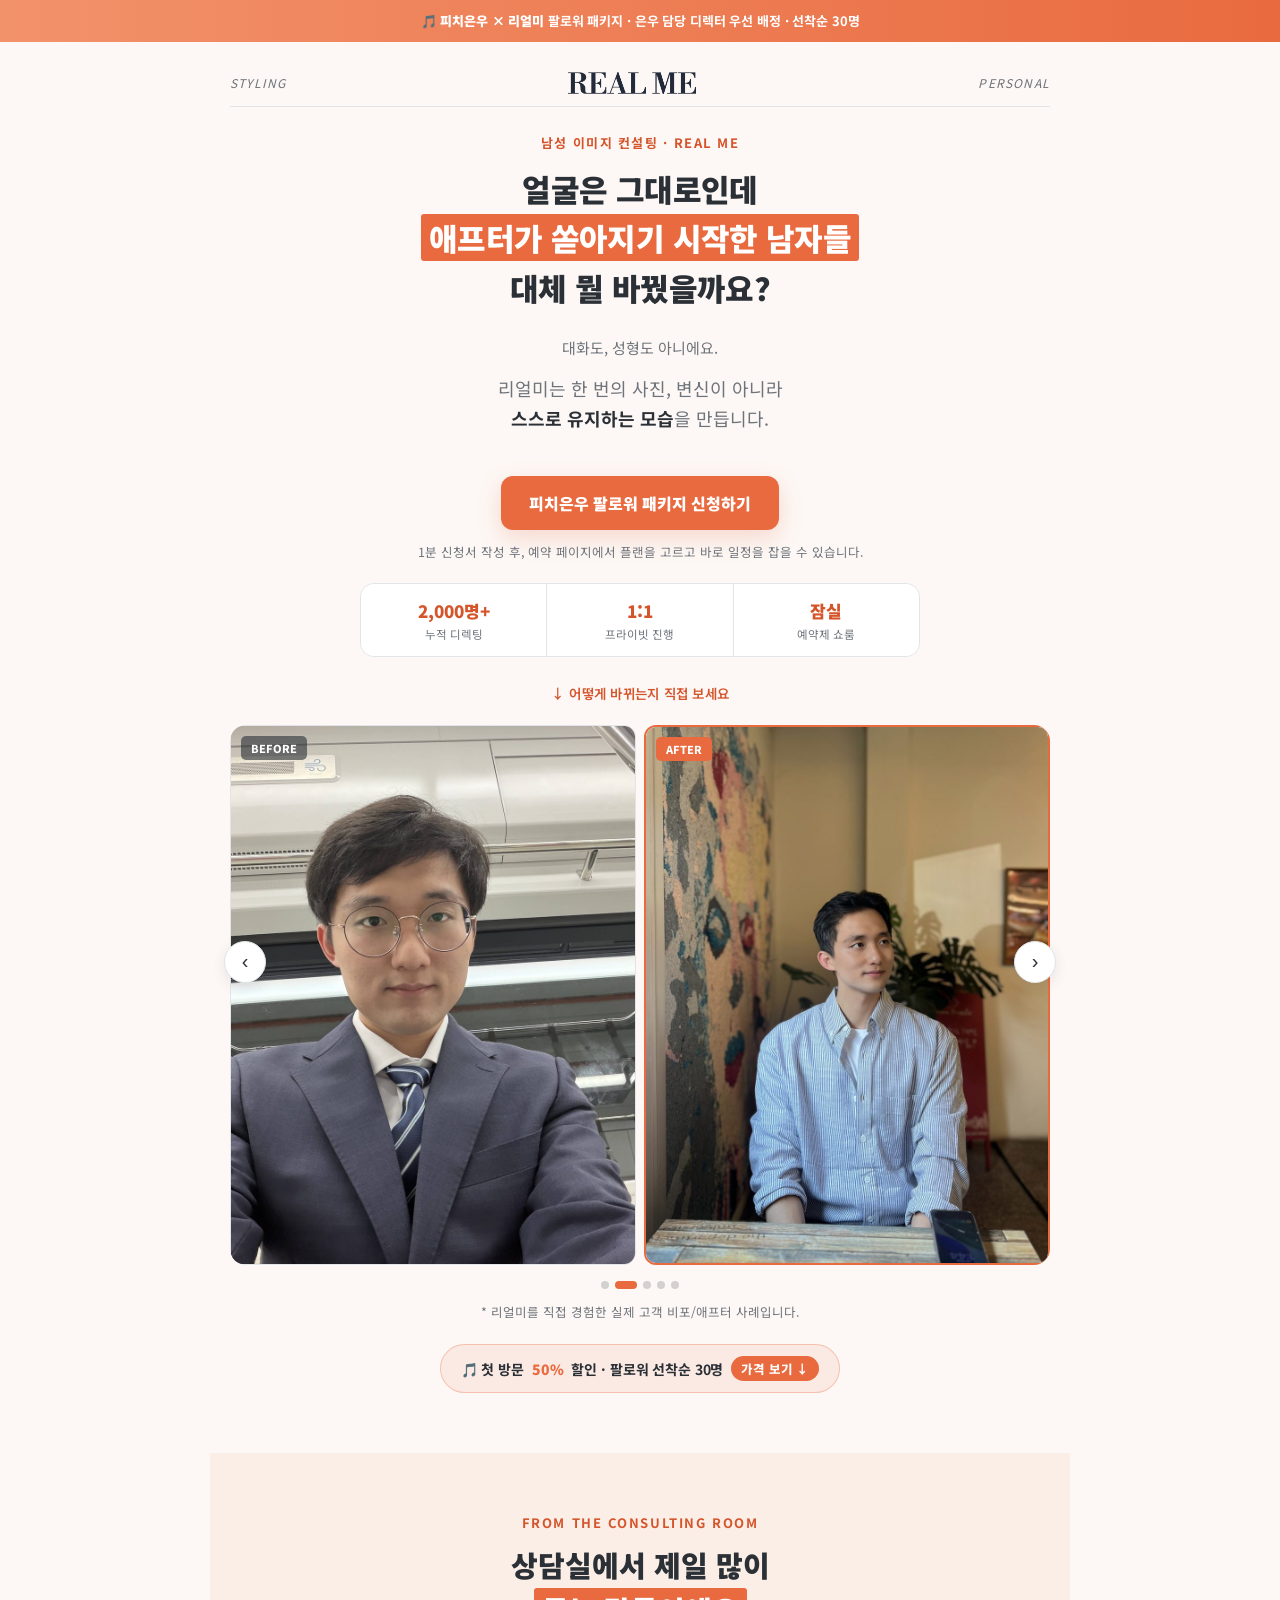
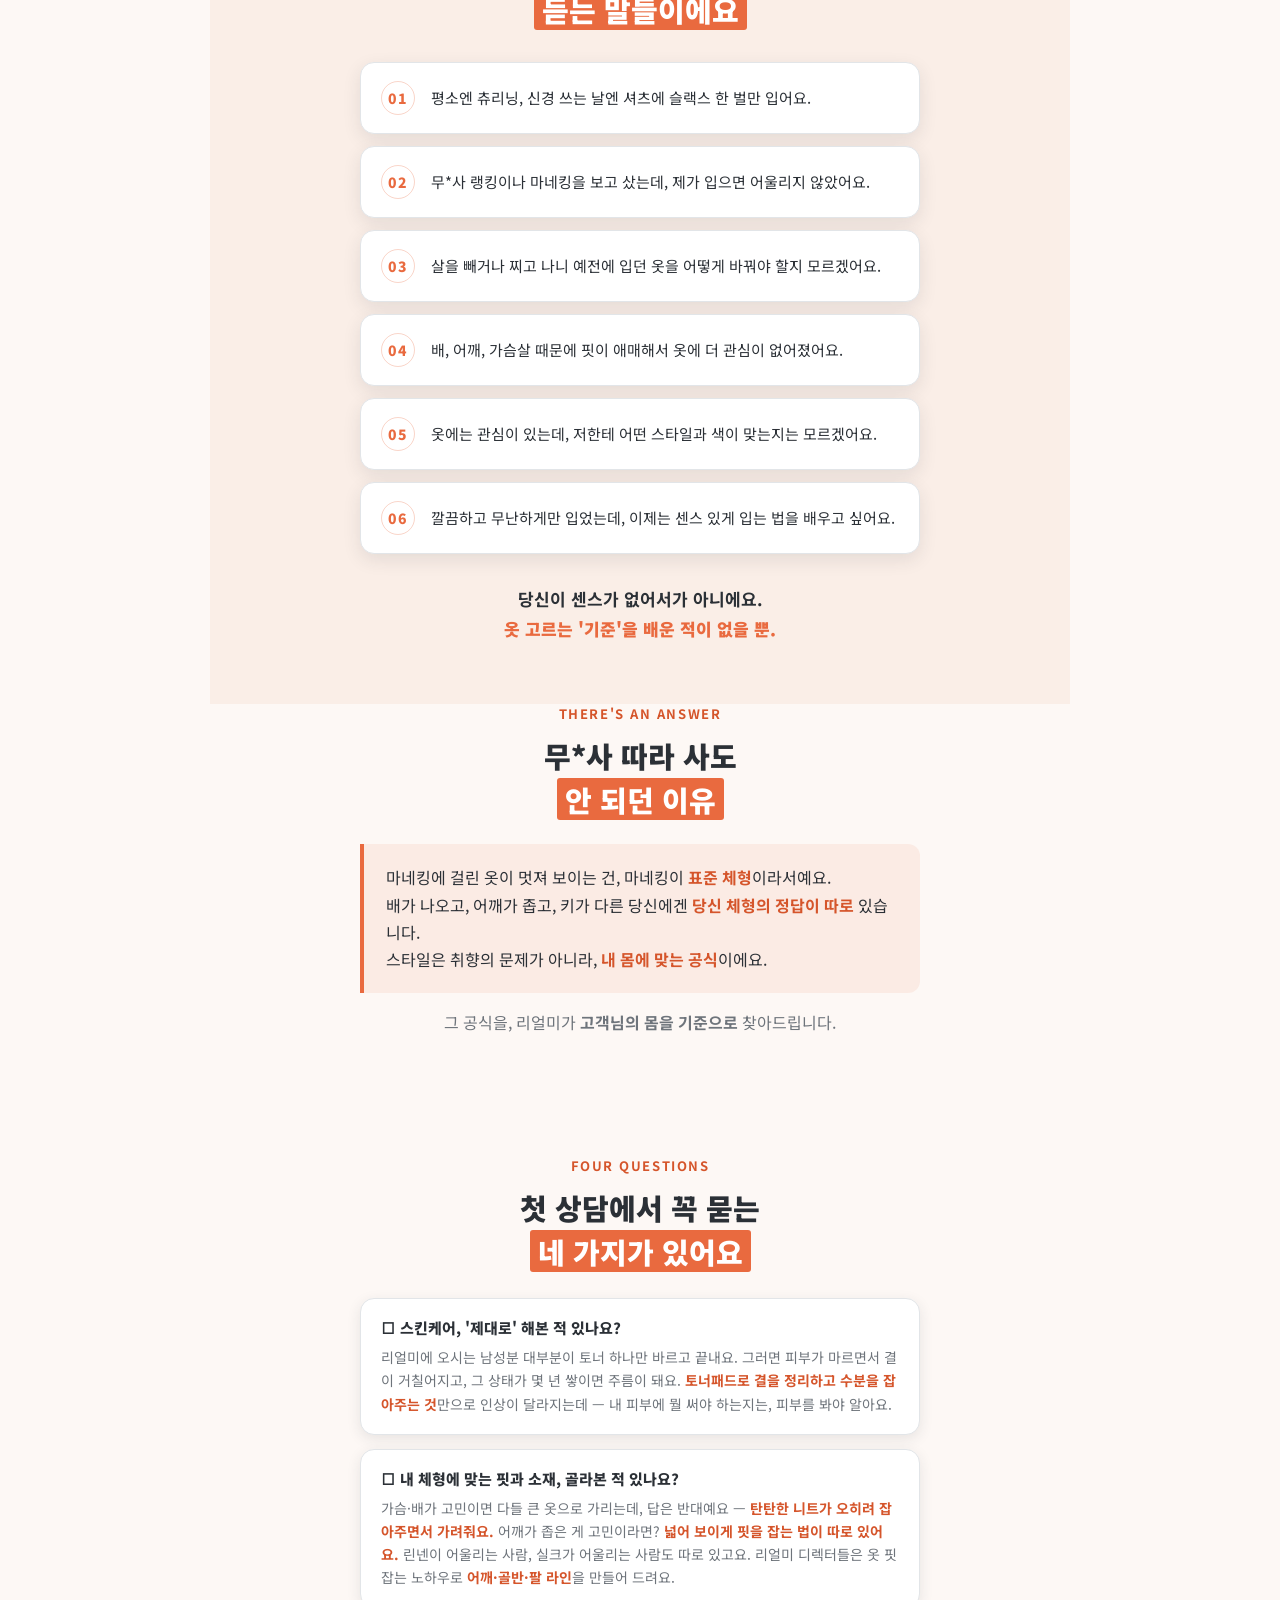
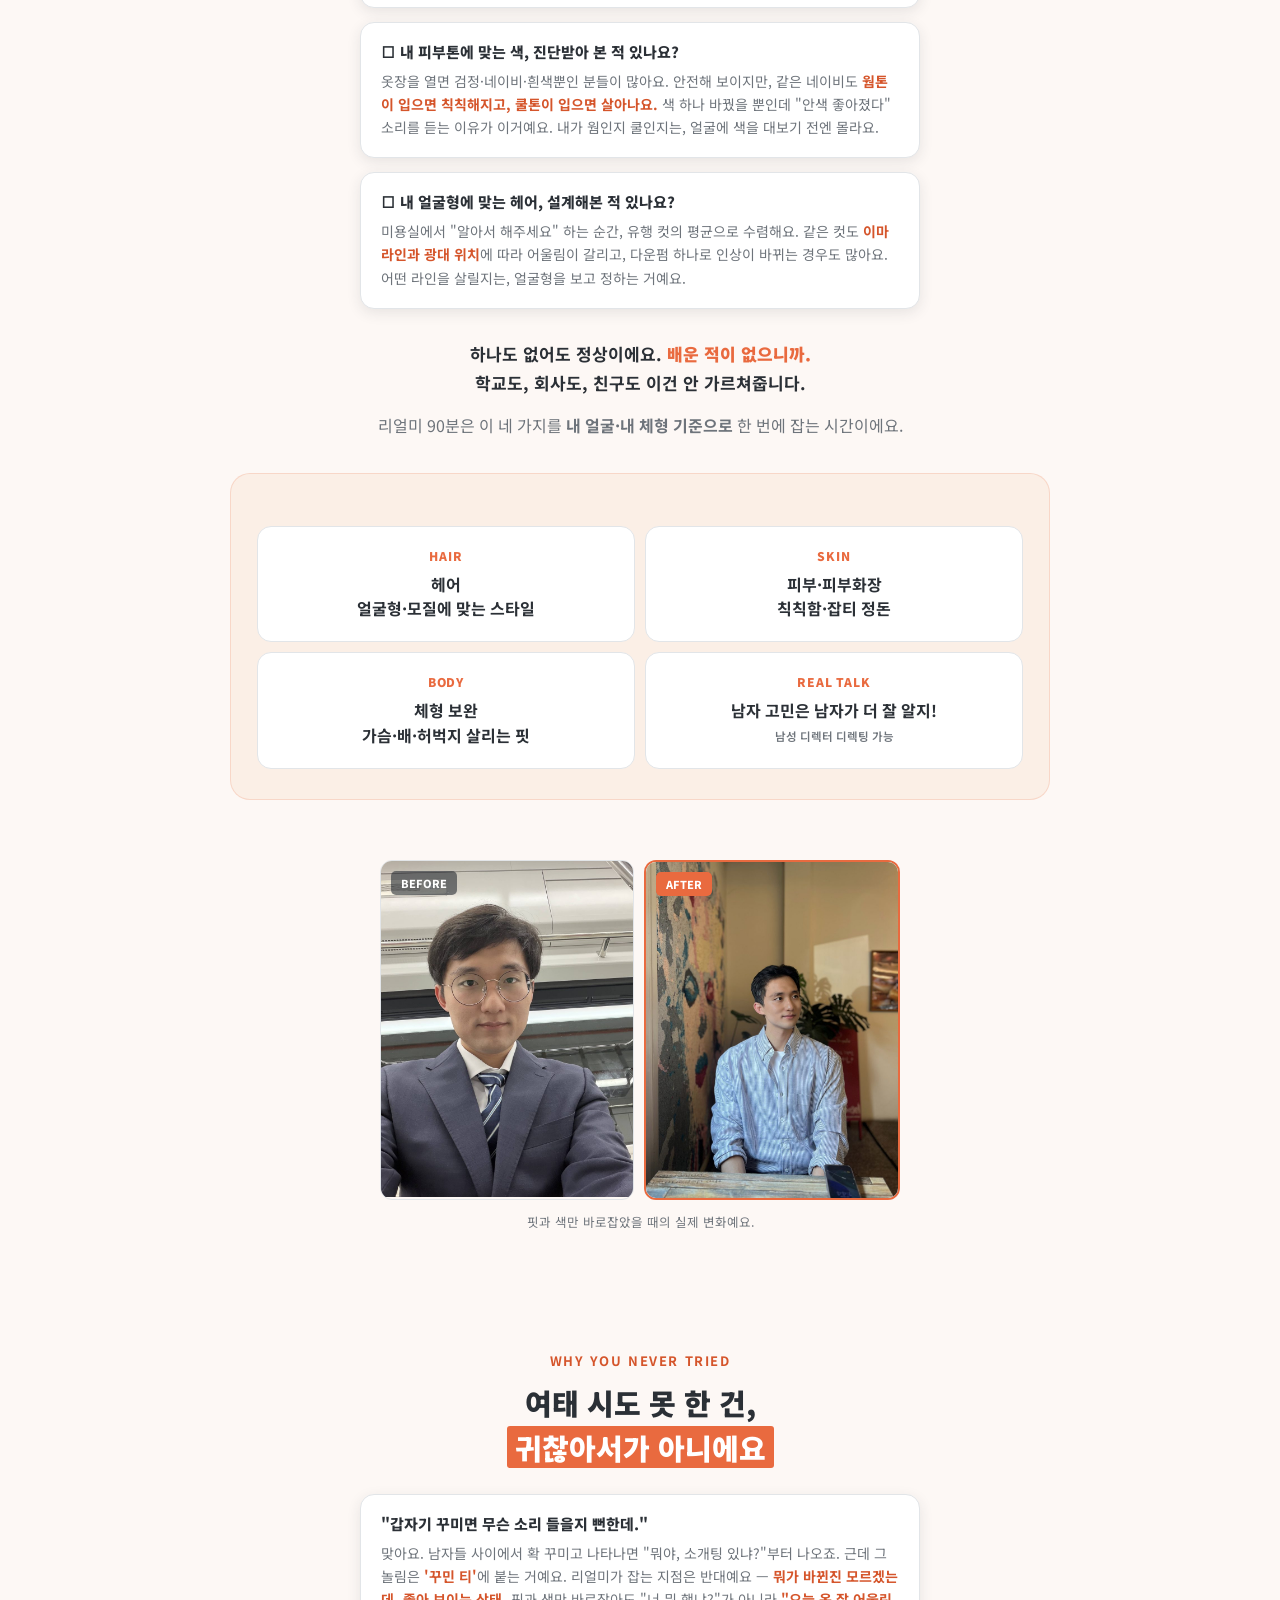
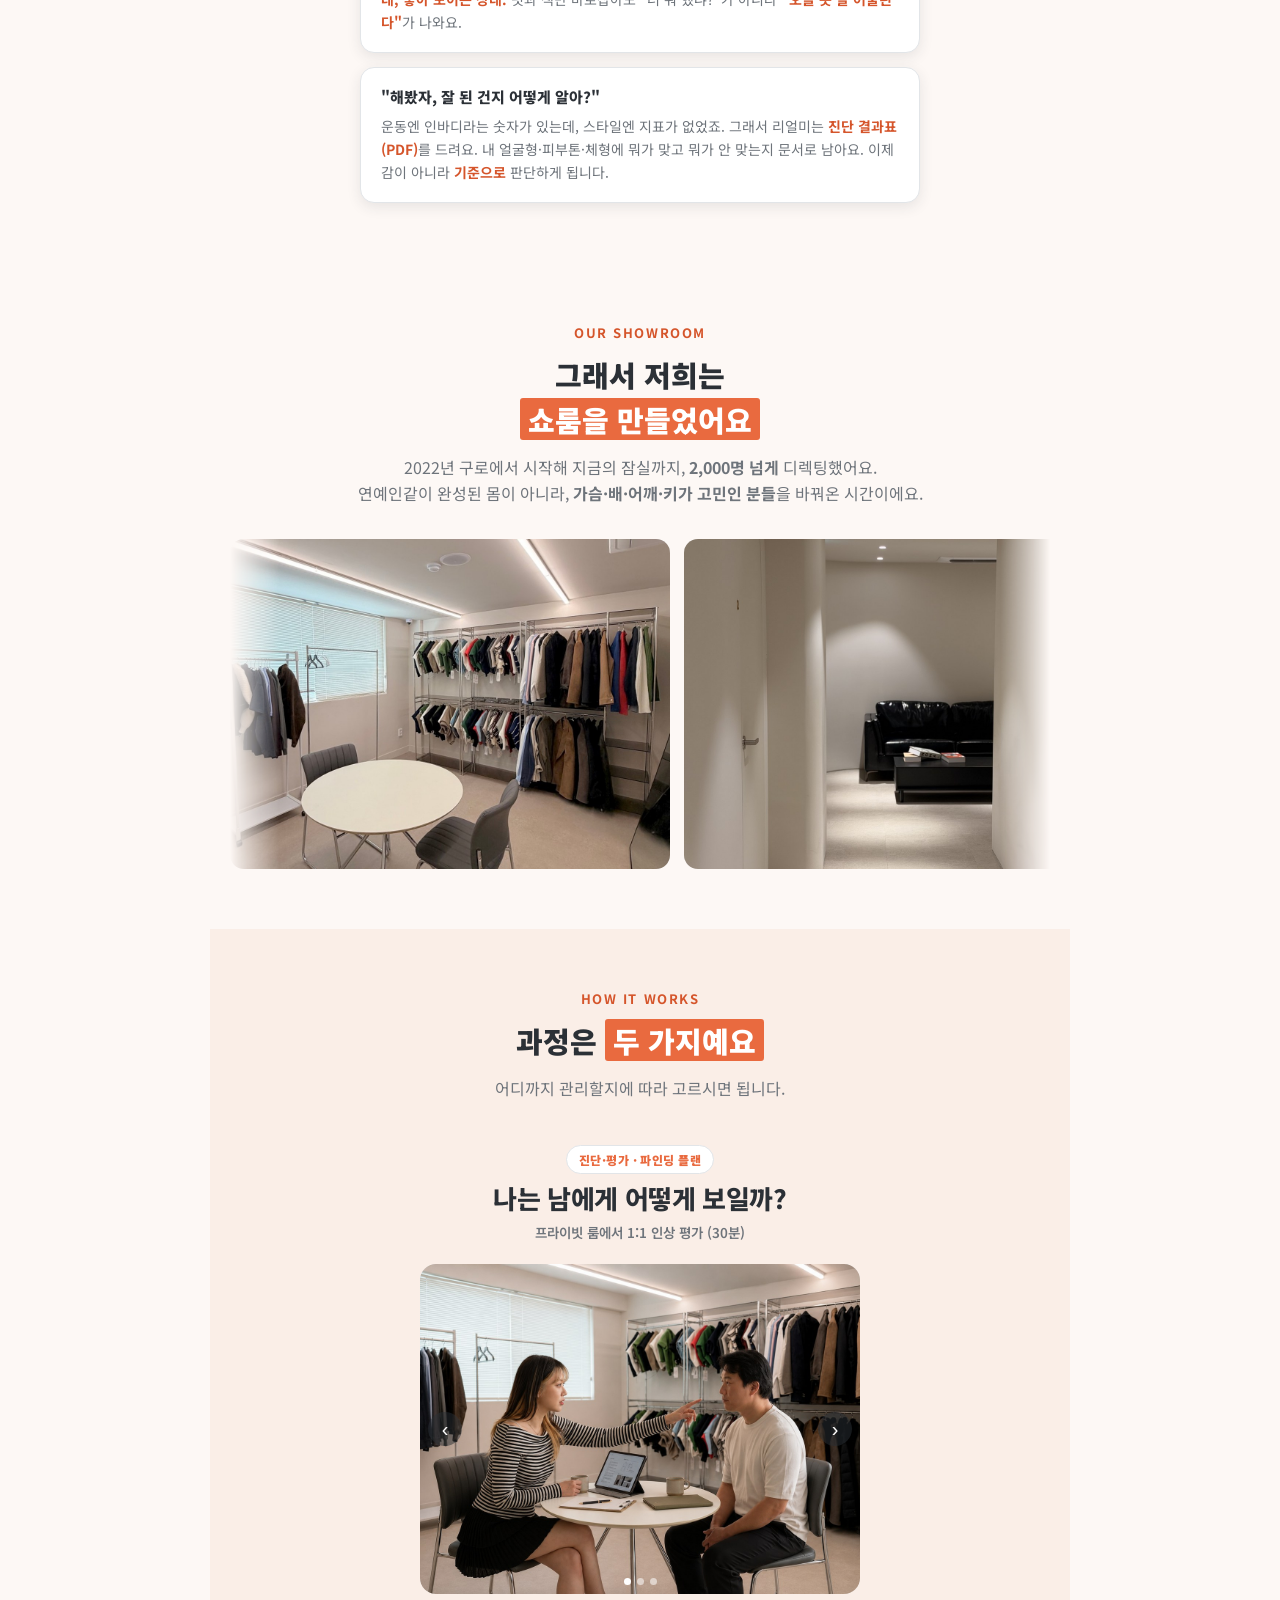
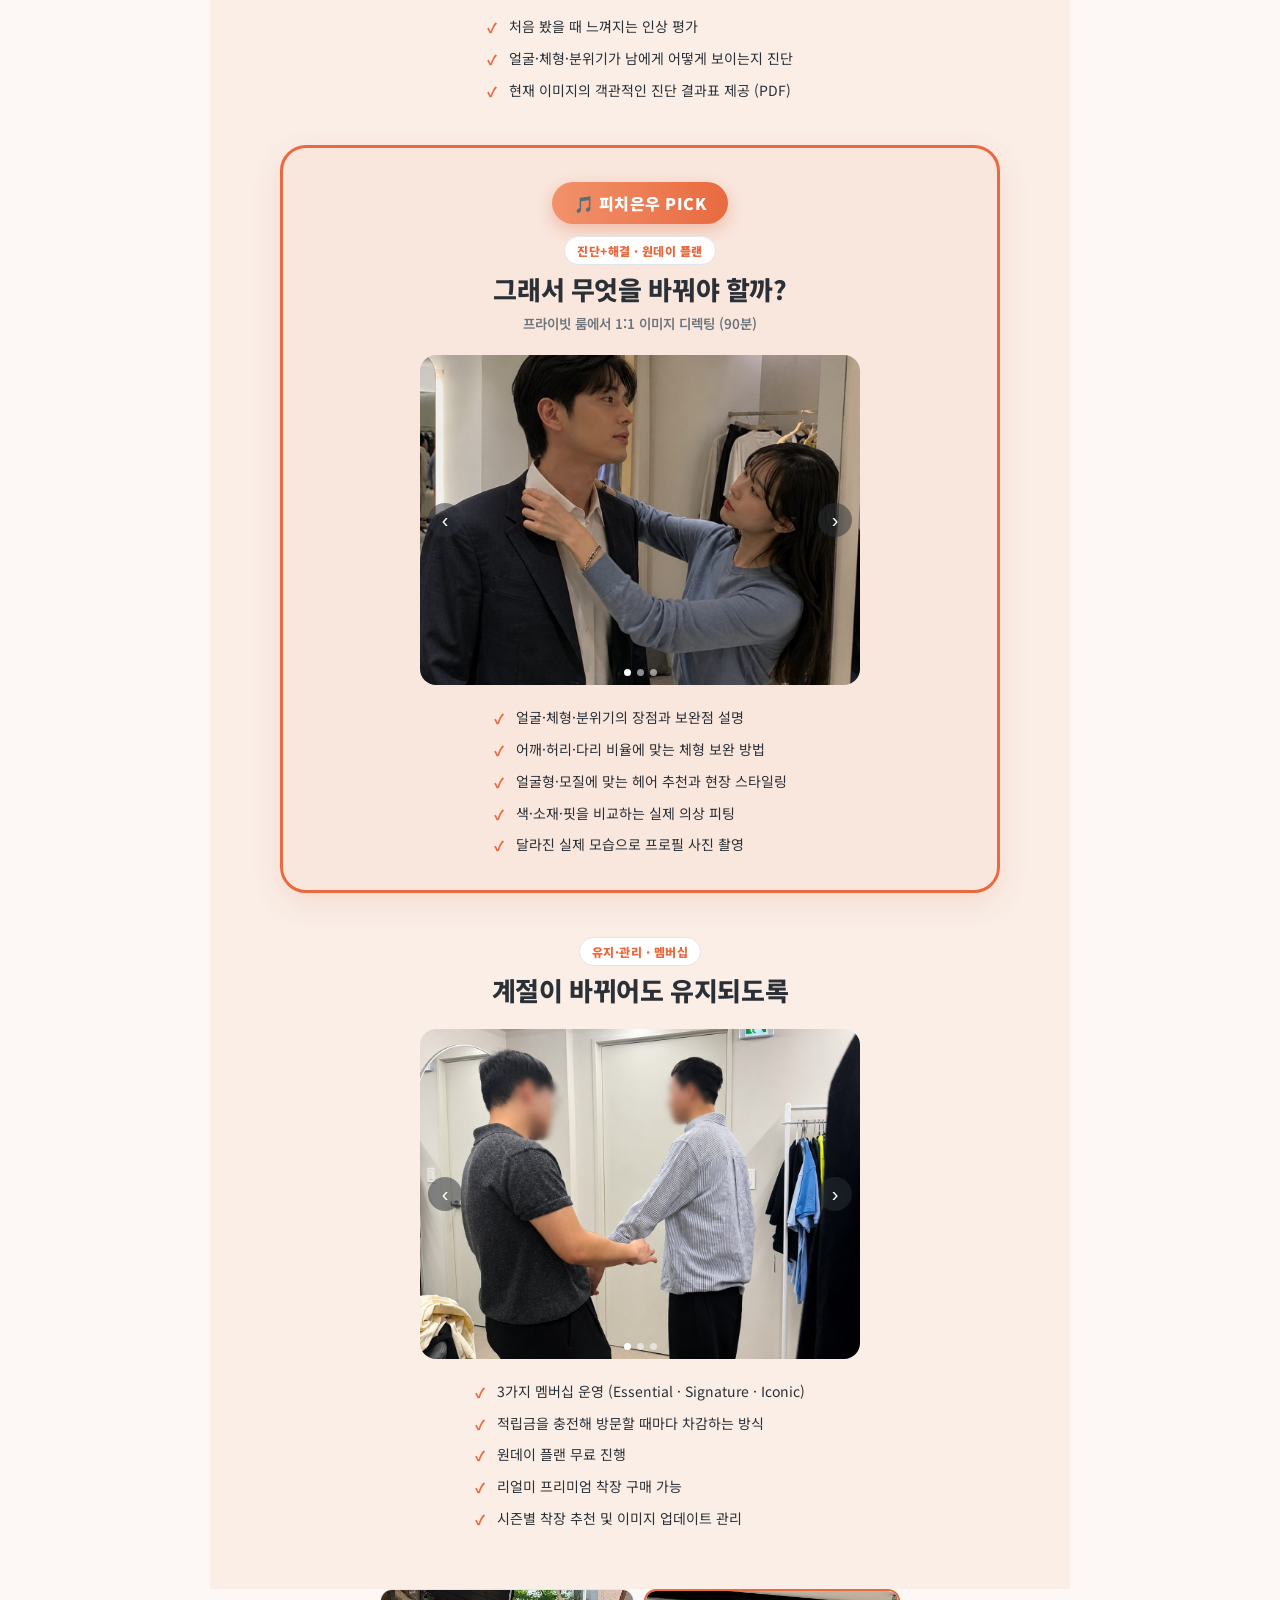
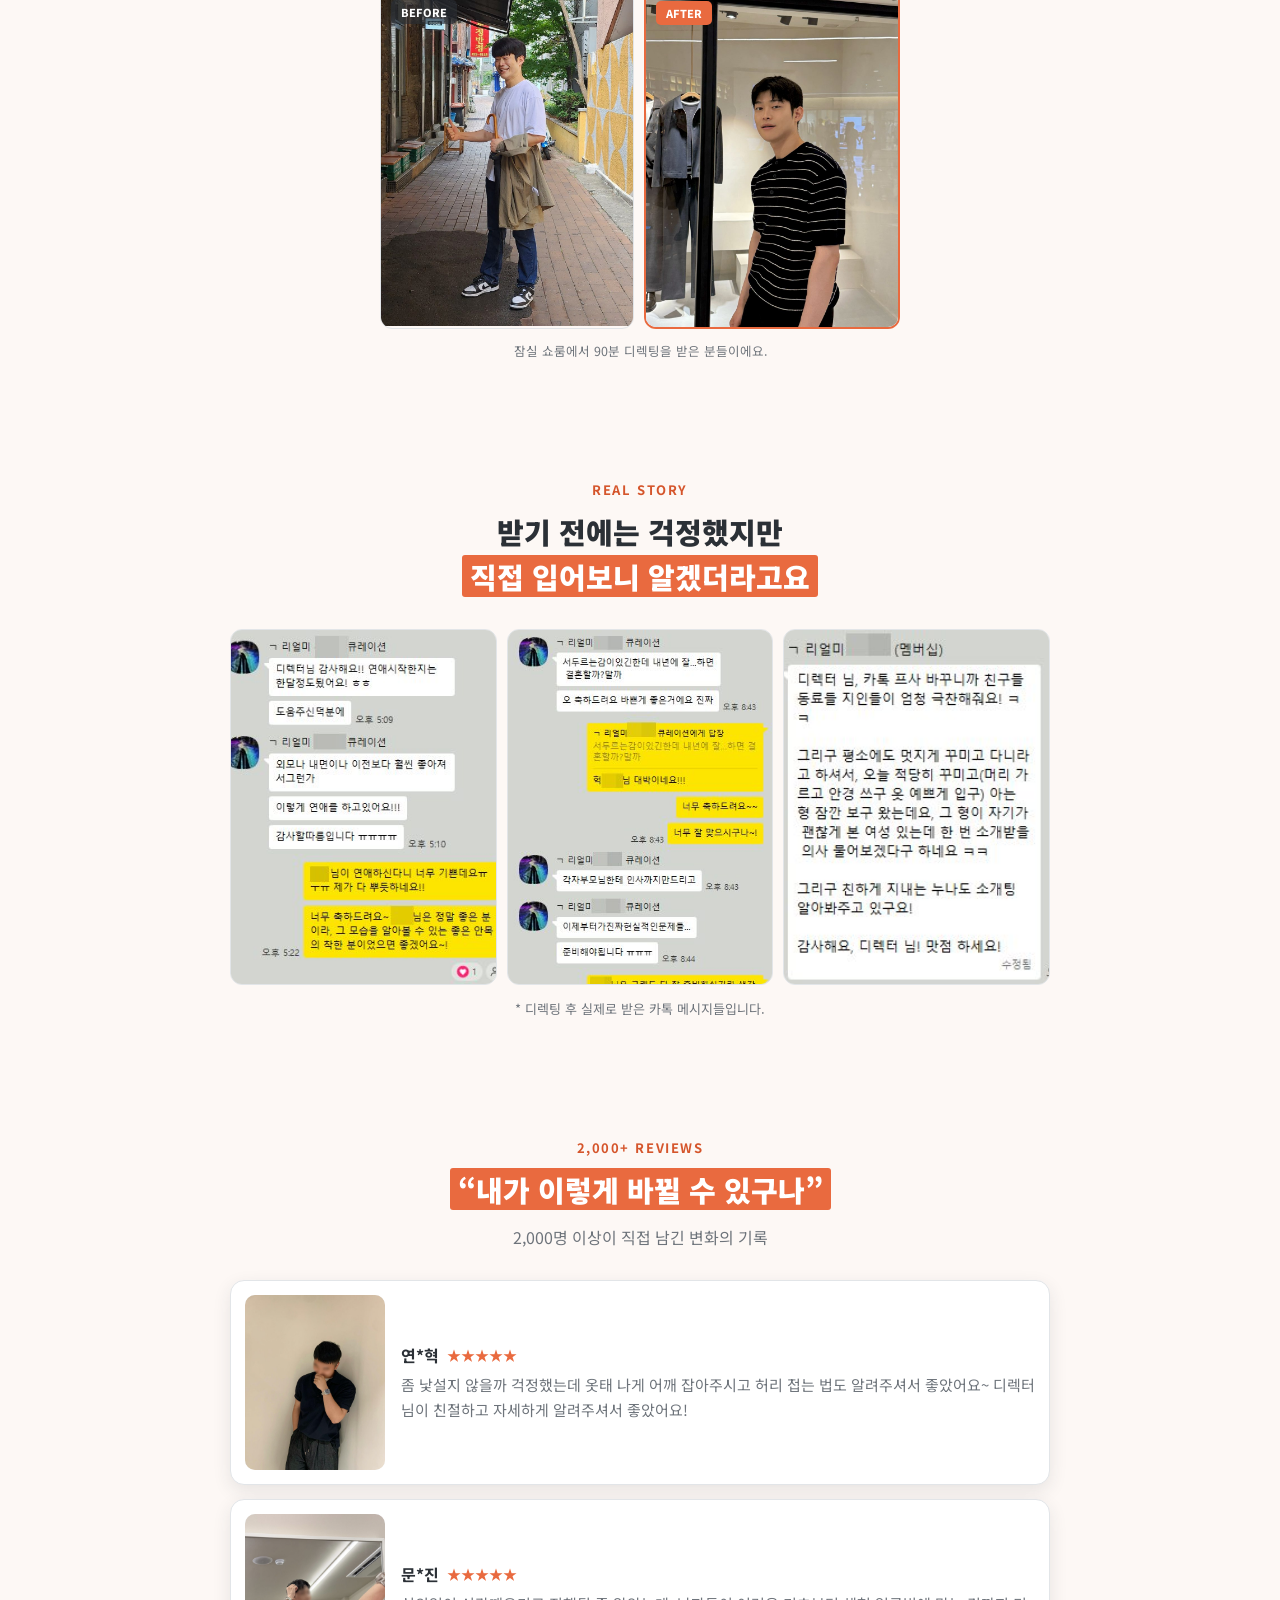
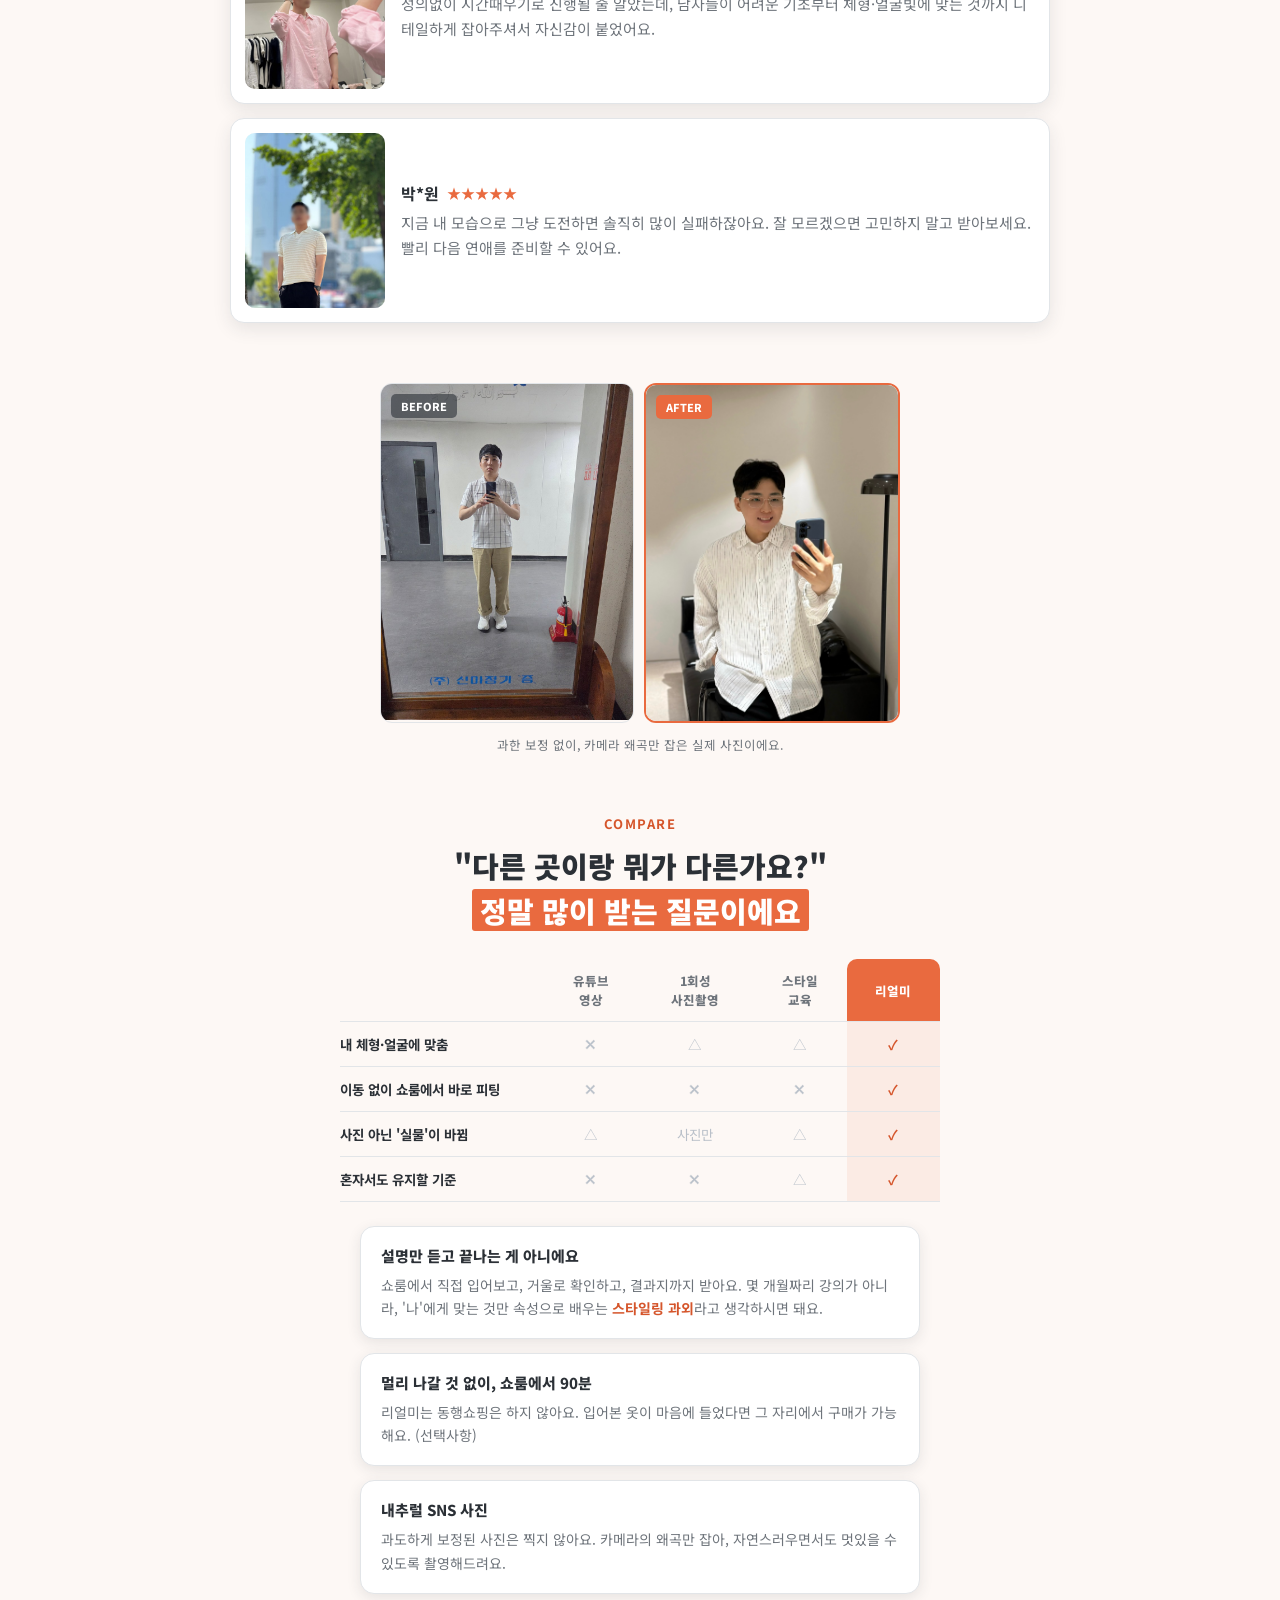
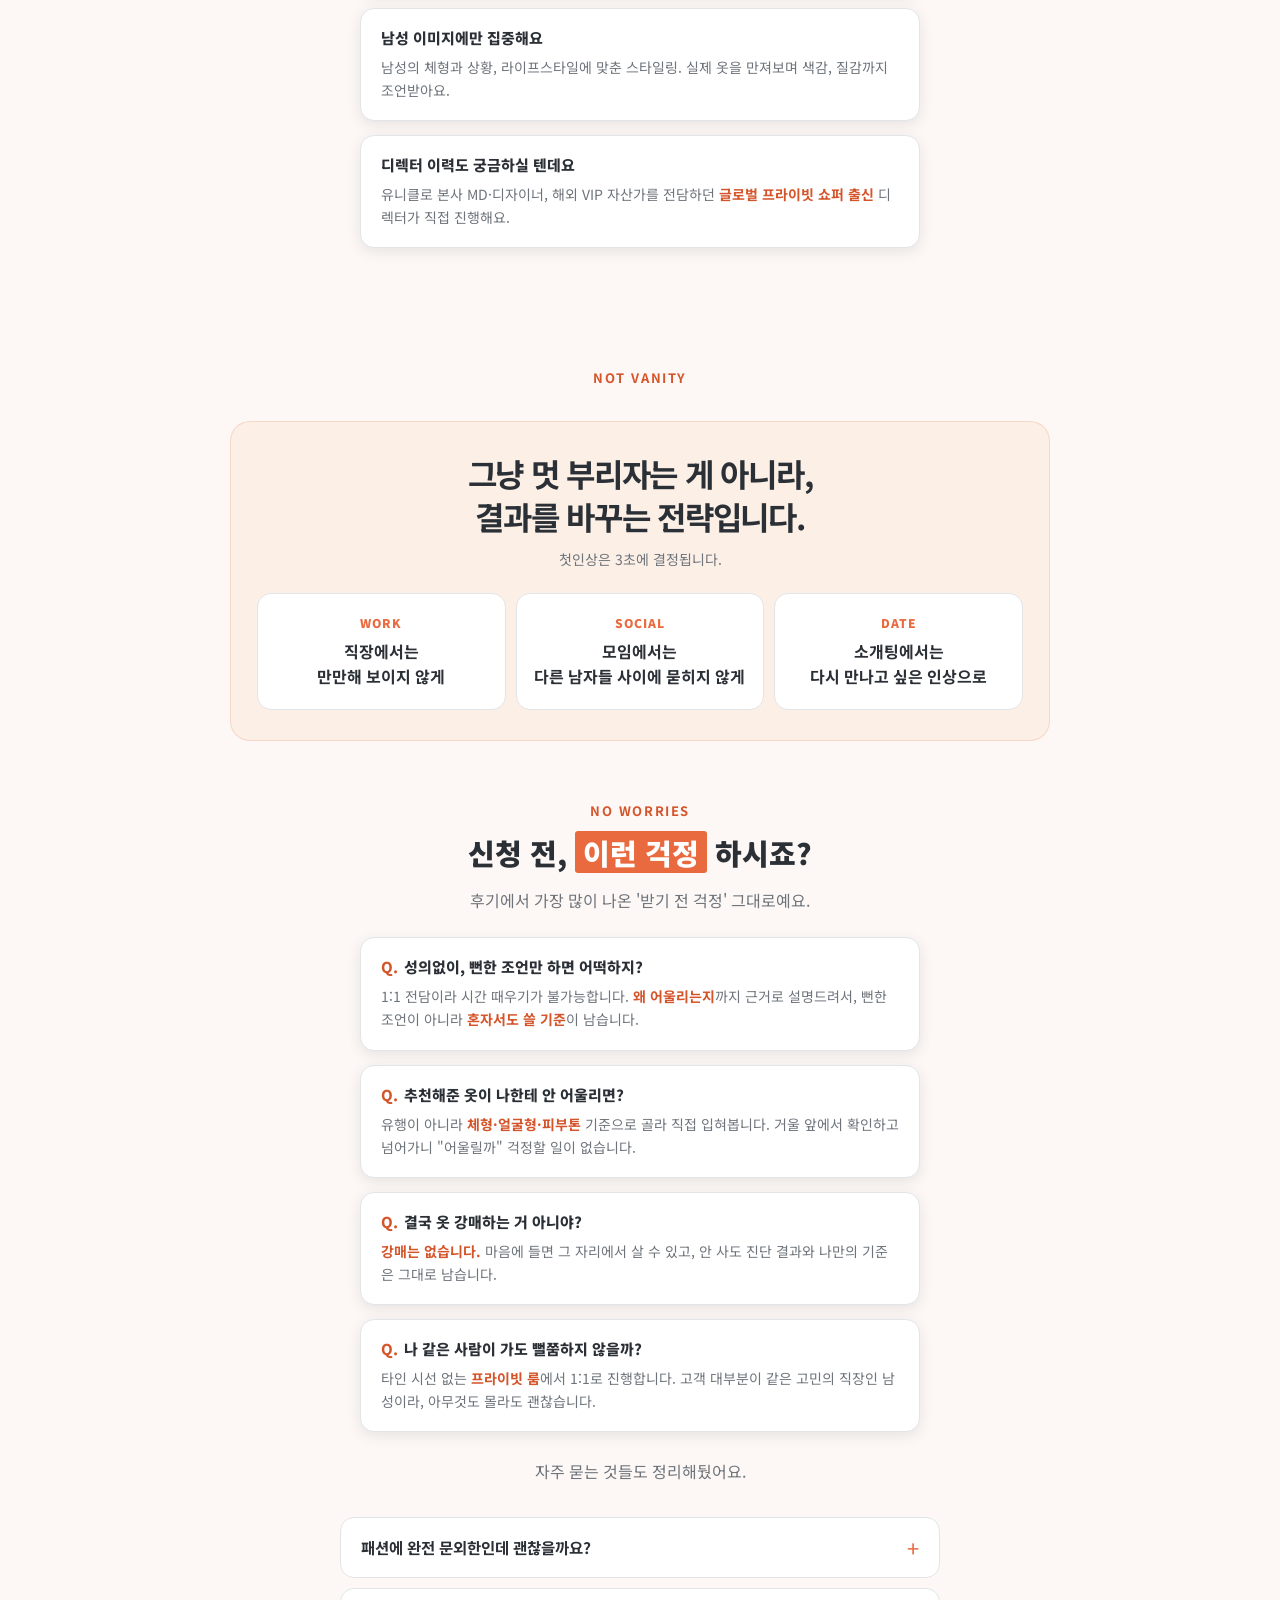
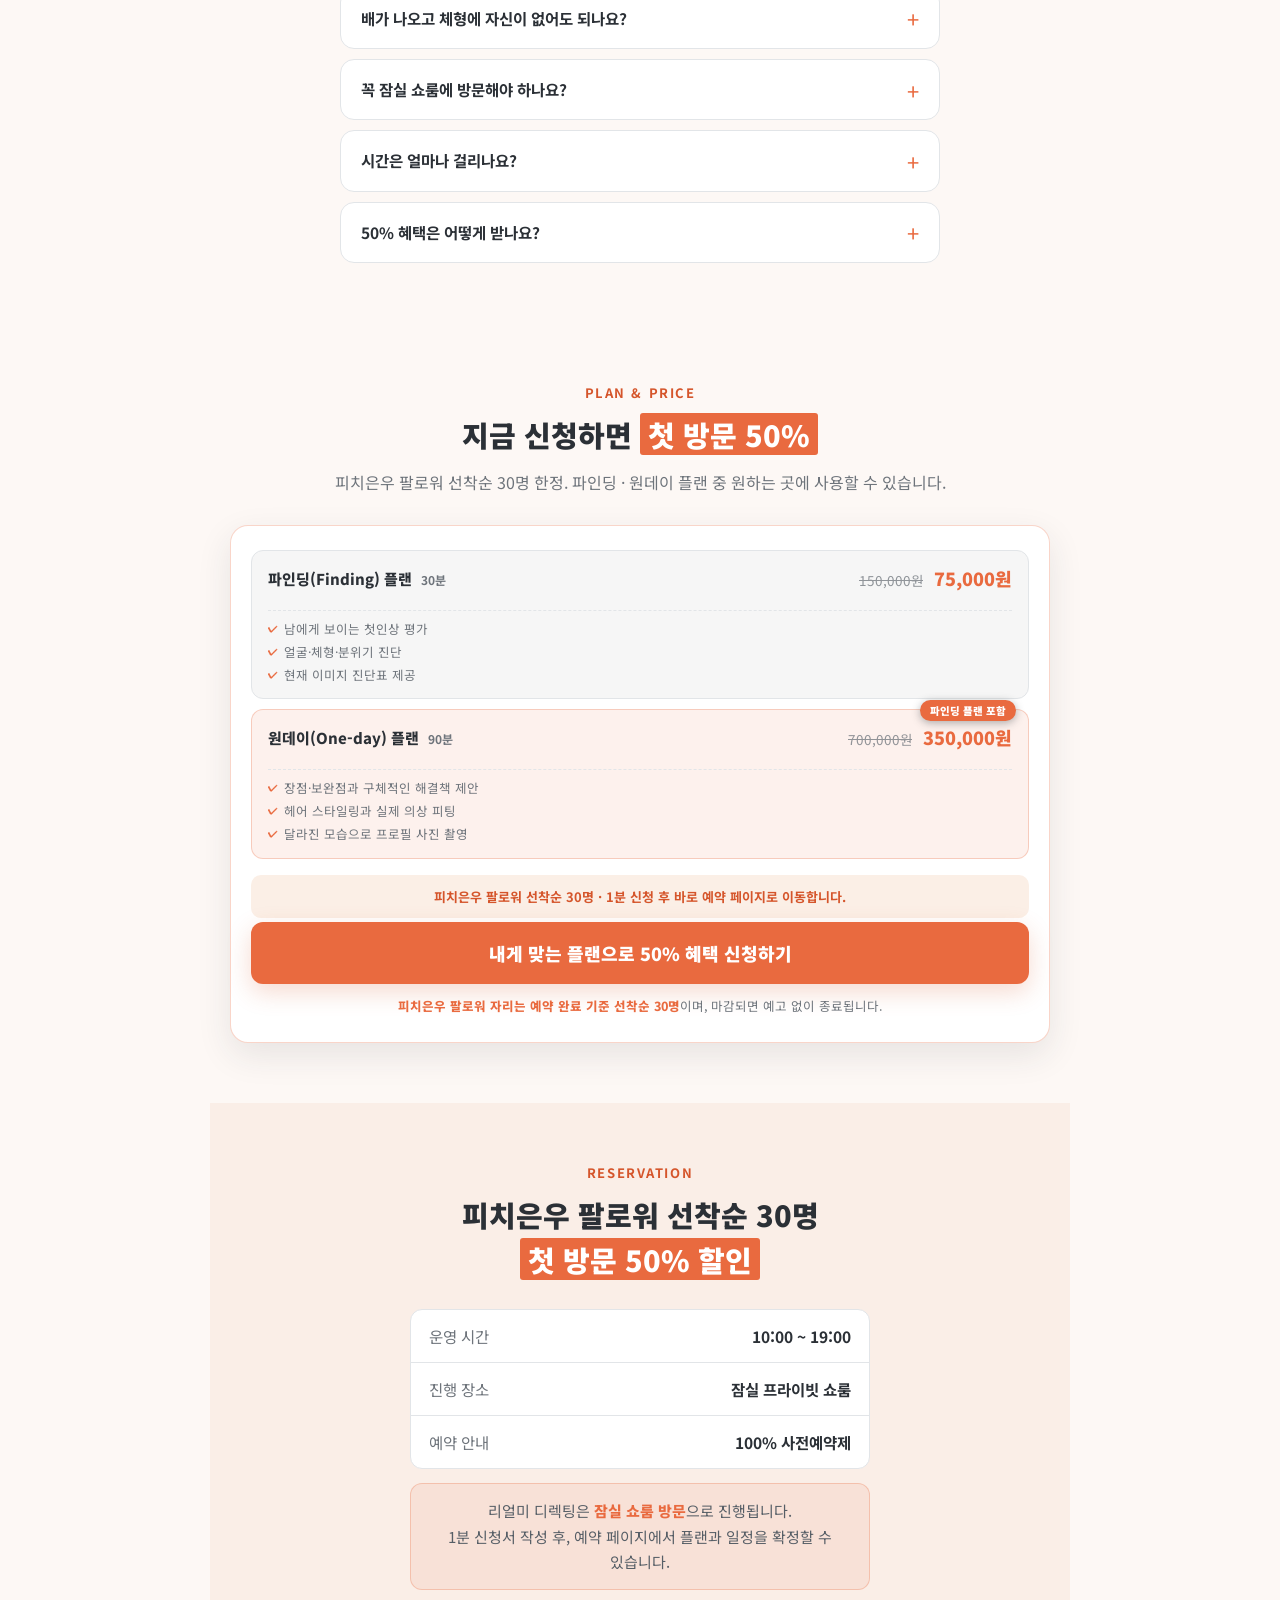
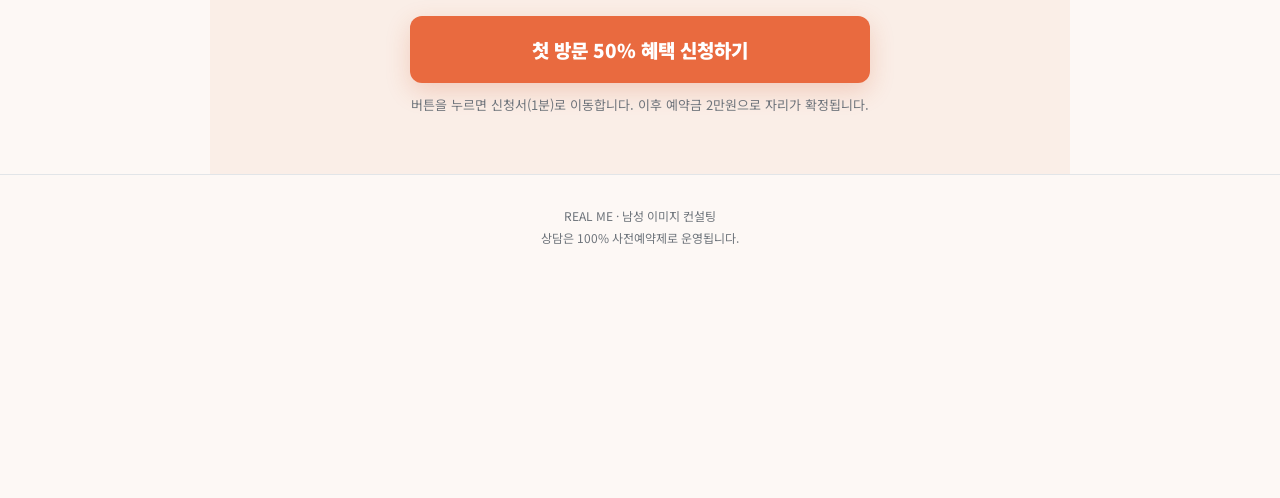
==== commit 3319e544: "pitch: ?? 50% ?? ??(??? 30?? ??) + ??? ?? ?? ??? ?? + PICK ?? ??" ====
--- a/pitch/index.html
+++ b/pitch/index.html
@@ -151,8 +151,11 @@
 .care-grid .situation-item .yes{color:#E96A3F;} .care-grid .situation-item .no{color:#9aa4b0;}
 .site-footer{padding:30px 20px 130px;text-align:center;color:var(--muted);font-size:12px;line-height:1.8;border-top:1px solid var(--line);}
 .site-footer a{color:inherit;text-underline-offset:3px;}
-/* 🎵 피치은우 PICK 배지 (원데이 STEP 카드) */
-.eunwoo-pick{display:inline-block;background:linear-gradient(90deg,#F2926B,#E96A3F);color:#fff;font-size:11.5px;font-weight:900;padding:5px 13px;border-radius:999px;margin-bottom:9px;letter-spacing:.04em;box-shadow:0 4px 12px rgba(213,85,43,.22);}
+/* 🎵 피치은우 PICK 배지 (원데이 STEP 카드) — 크게 */
+.eunwoo-pick{display:inline-block;background:linear-gradient(90deg,#F2926B,#E96A3F);color:#fff;font-size:16px;font-weight:900;padding:9px 22px;border-radius:999px;margin-bottom:12px;letter-spacing:.03em;box-shadow:0 6px 18px rgba(213,85,43,.30);}
+/* 원데이 플랜 블록 전체를 피치 테두리 박스로 강조 */
+.eunwoo-featured{border:3px solid #E96A3F;border-radius:26px;padding:34px 24px;background:rgba(233,106,63,.05);box-shadow:0 10px 30px rgba(213,85,43,.12);}
+@media (max-width:520px){.eunwoo-featured{padding:26px 14px;border-width:2.5px;}.eunwoo-pick{font-size:14px;padding:8px 18px;}}
 /* 🎵 피치은우 팔로워 패키지 상단 배너 */
 .peach-banner{background:linear-gradient(90deg,#F2926B,#E96A3F);color:#fff;text-align:center;padding:11px 16px;font-size:13px;font-weight:700;line-height:1.5;word-break:keep-all;letter-spacing:-.01em;}
 .peach-banner b{font-weight:900;}
@@ -196,7 +199,7 @@
       <div class="slider-dots" id="baDots"></div>
     </div>
     <p class="slider-caption">* 리얼미를 직접 경험한 실제 고객 비포/애프터 사례입니다.</p>
-    <a href="#plans" class="hero-offer-pill">🎵 피치은우 팔로워 한정 · <b>50%</b> 할인 <span class="hop-go">가격 보기 ↓</span></a>
+    <a href="#plans" class="hero-offer-pill">🎵 첫 방문 <b>50%</b> 할인 · 팔로워 선착순 30명 <span class="hop-go">가격 보기 ↓</span></a>
   </section>
 
   <!-- ===== 3. 문제 몰아치기 (VoC) ===== -->
@@ -318,7 +321,7 @@
       </div><button class="svc-nav prev" aria-label="이전">‹</button><button class="svc-nav next" aria-label="다음">›</button><div class="svc-dots"></div></div></div>
       <div class="svc-body"><ul class="svc-list"><li>처음 봤을 때 느껴지는 인상 평가</li><li>얼굴·체형·분위기가 남에게 어떻게 보이는지 진단</li><li>현재 이미지의 객관적인 진단 결과표 제공 (PDF)</li></ul></div>
     </div>
-    <div class="svc-block reverse">
+    <div class="svc-block reverse eunwoo-featured">
       <div class="svc-head"><span class="eunwoo-pick">🎵 피치은우 PICK</span><br><span class="svc-step">진단+해결 · 원데이 플랜</span><h3 class="svc-title">그래서 무엇을 바꿔야 할까?</h3><p class="svc-room">프라이빗 룸에서 1:1 이미지 디렉팅 (90분)</p></div>
       <div class="svc-media"><div class="svc-carousel"><div class="svc-ctrack">
         <div class="svc-slide imgslot r43" data-label="service-2-1.jpg"><img src="images/service-2-1.jpg" alt="원데이 디렉팅 1" onerror="this.style.display='none'"></div>
@@ -435,14 +438,14 @@
       <details class="faq-item"><summary>배가 나오고 체형에 자신이 없어도 되나요?</summary><p>리얼미는 처음부터 <b>일반인 체형(배 나온·어깨 좁은·키 작은)</b>을 전제로 시작합니다. 오히려 체형 고민이 있는 분일수록 보완 효과가 큽니다.</p></details>
       <details class="faq-item"><summary>꼭 잠실 쇼룸에 방문해야 하나요?</summary><p>네. 대면 진단과 직접 입어보는 피팅이 핵심이라 방문이 필요합니다. 100% 사전예약제로 운영되며, 쇼룸 방문이 가능한 분만 신청해주세요.</p></details>
       <details class="faq-item"><summary>시간은 얼마나 걸리나요?</summary><p>파인딩 플랜은 약 30분, 원데이 플랜은 약 90분 진행됩니다. 원하는 플랜을 선택해 방문하시면 됩니다.</p></details>
-      <details class="faq-item"><summary>팔로워 50% 혜택은 어떻게 받나요?</summary><p>신청서(1분)를 작성하면 예약 페이지로 이동합니다. 원하는 플랜을 선택하고 예약금 2만원으로 자리를 확정하시면 50% 혜택이 적용됩니다. 피치은우 팔로워 선착순 30명 한정이며, 소진되면 예고 없이 종료됩니다.</p></details>
+      <details class="faq-item"><summary>50% 혜택은 어떻게 받나요?</summary><p>신청서(1분)를 작성하면 예약 페이지로 이동합니다. 원하는 플랜을 선택하고 예약금 2만원으로 자리를 확정하시면 첫 방문 50% 혜택이 적용됩니다. 피치은우 팔로워 자리는 선착순 30명이며, 소진되면 예고 없이 종료됩니다.</p></details>
     </div>
   </section>
 
   <!-- ===== 12. 플랜 · 가격 ===== -->
   <section class="plans-sec" id="plans" data-reveal>
     <div class="eyebrow">PLAN &amp; PRICE</div>
-    <h2 class="sec-title">팔로워 패키지, 지금 신청하면 <em>50%</em></h2>
+    <h2 class="sec-title">지금 신청하면 <em>첫 방문 50%</em></h2>
     <p class="sec-sub">피치은우 팔로워 선착순 30명 한정. 파인딩 · 원데이 플랜 중 원하는 곳에 사용할 수 있습니다.</p>
     <div class="offer" id="offer">
       <div class="offer-plans">
@@ -460,21 +463,21 @@
       </div>
       <div class="offer-availability">피치은우 팔로워 선착순 30명 · 1분 신청 후 바로 예약 페이지로 이동합니다.</div>
       <a href="https://artin1ife.typeform.com/to/NN0cEjOV?utm_source=pitcheunwoo" class="offer-cta js-booking" data-cta="offer">내게 맞는 플랜으로 50% 혜택 신청하기</a>
-      <p class="offer-note"><b>예약까지 완료한 팔로워 30명에게만 할인 혜택이 적용</b>되며, 마감되면 예고 없이 종료됩니다.</p>
+      <p class="offer-note"><b>피치은우 팔로워 자리는 예약 완료 기준 선착순 30명</b>이며, 마감되면 예고 없이 종료됩니다.</p>
     </div>
   </section>
 
   <!-- ===== 15. 운영 안내 + 최종 CTA ===== -->
   <section id="apply" class="apply" data-reveal>
     <div class="eyebrow">RESERVATION</div>
-    <h2 class="sec-title">피치은우 팔로워 한정<br> <em>50% 할인</em></h2>
+    <h2 class="sec-title">피치은우 팔로워 선착순 30명<br> <em>첫 방문 50% 할인</em></h2>
     <div class="info-table">
       <div class="info-row"><span>운영 시간</span><b>10:00 ~ 19:00</b></div>
       <div class="info-row"><span>진행 장소</span><b>잠실 프라이빗 쇼룸</b></div>
       <div class="info-row"><span>예약 안내</span><b>100% 사전예약제</b></div>
     </div>
     <div class="info-notice"><p>리얼미 디렉팅은 <b>잠실 쇼룸 방문</b>으로 진행됩니다.<br>1분 신청서 작성 후, 예약 페이지에서 플랜과 일정을 확정할 수 있습니다.</p></div>
-    <a href="https://artin1ife.typeform.com/to/NN0cEjOV?utm_source=pitcheunwoo" class="apply-cta js-booking" data-cta="apply">팔로워 50% 혜택 신청하기</a>
+    <a href="https://artin1ife.typeform.com/to/NN0cEjOV?utm_source=pitcheunwoo" class="apply-cta js-booking" data-cta="apply">첫 방문 50% 혜택 신청하기</a>
     <p class="apply-note">버튼을 누르면 신청서(1분)로 이동합니다. 이후 예약금 2만원으로 자리가 확정됩니다.</p>
   </section>
 
@@ -486,7 +489,7 @@
 </footer>
 <div class="sticky-cta" id="stickyCta" role="region" aria-label="피치은우 팔로워 50% 혜택 신청 배너">
   <div class="sticky-cta__inner">
-    <span class="sticky-cta__text">🎵 팔로워 한정 · 50%</span>
+    <span class="sticky-cta__text">🎵 선착순 30명 · 50%</span>
     <a href="https://artin1ife.typeform.com/to/NN0cEjOV?utm_source=pitcheunwoo" class="sticky-cta__btn js-booking" id="ctaBtn" data-cta="sticky">지금 신청하기</a>
   </div>
 </div>
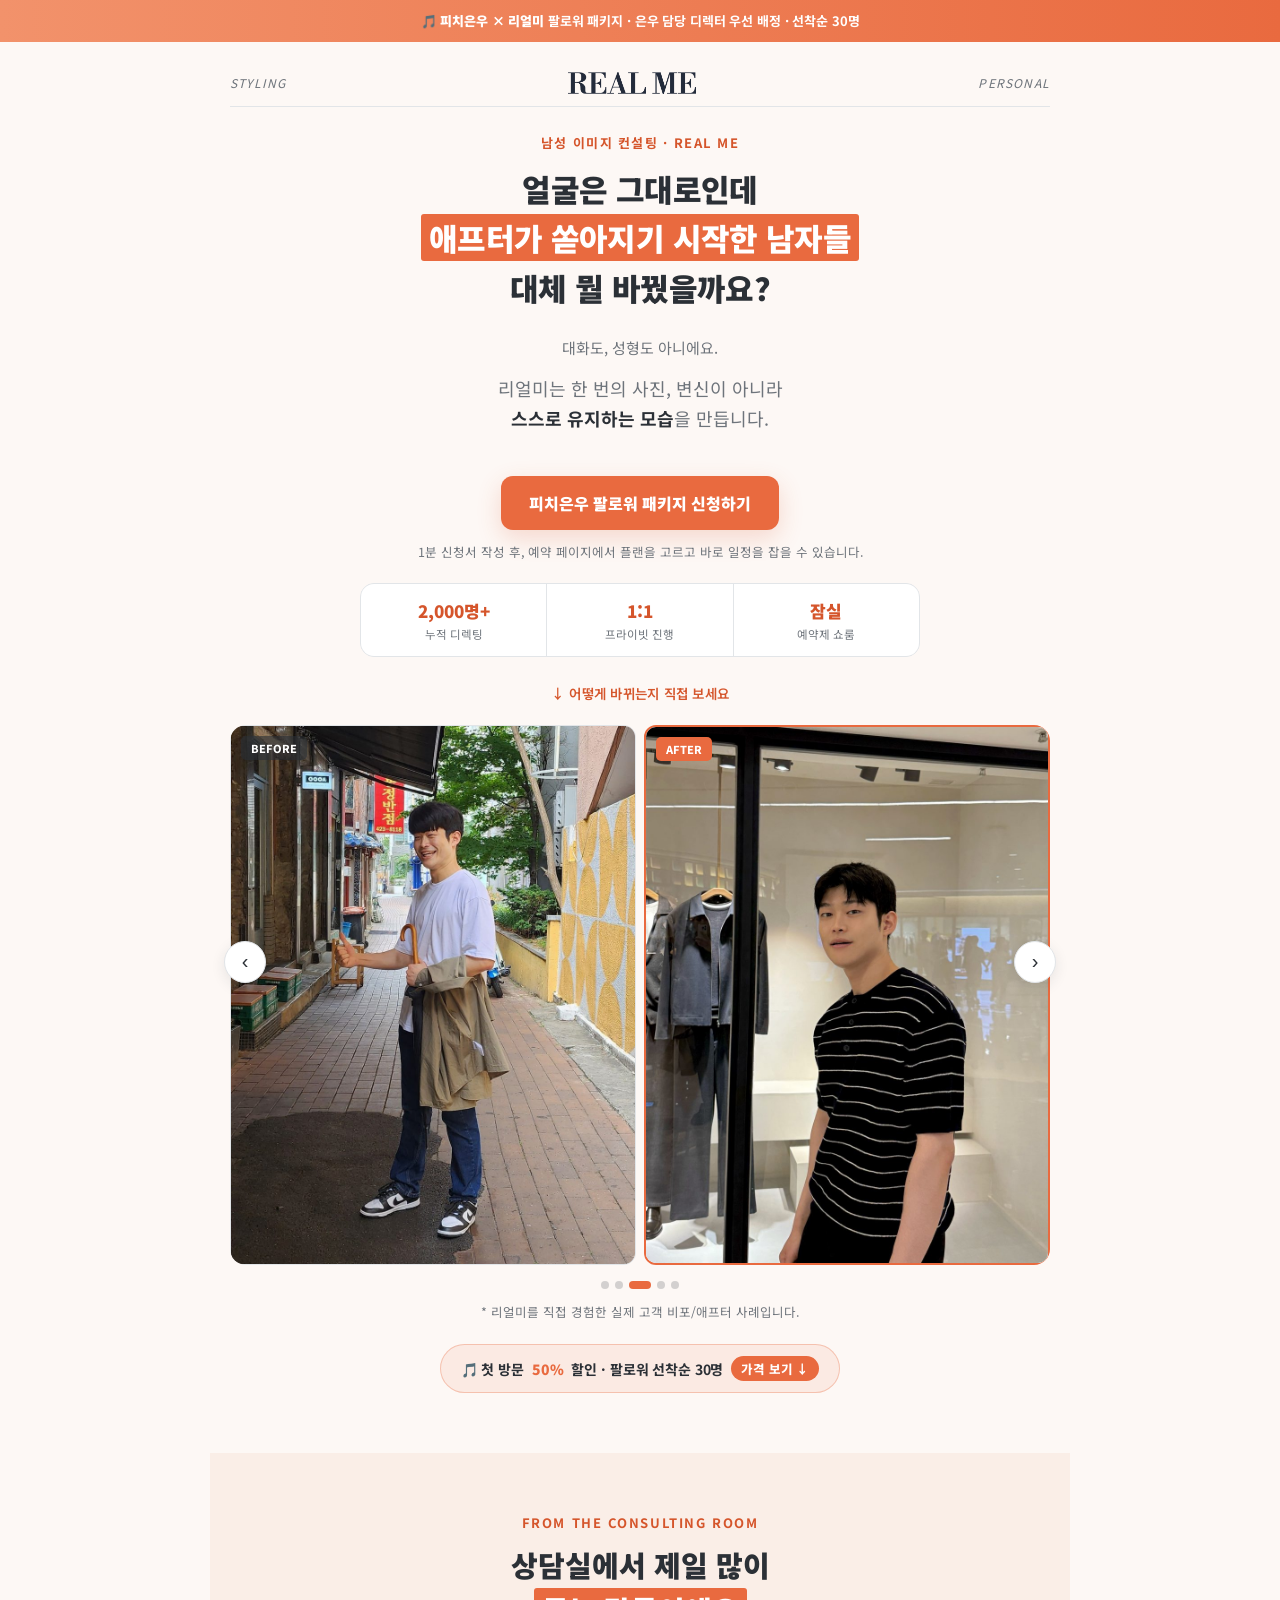
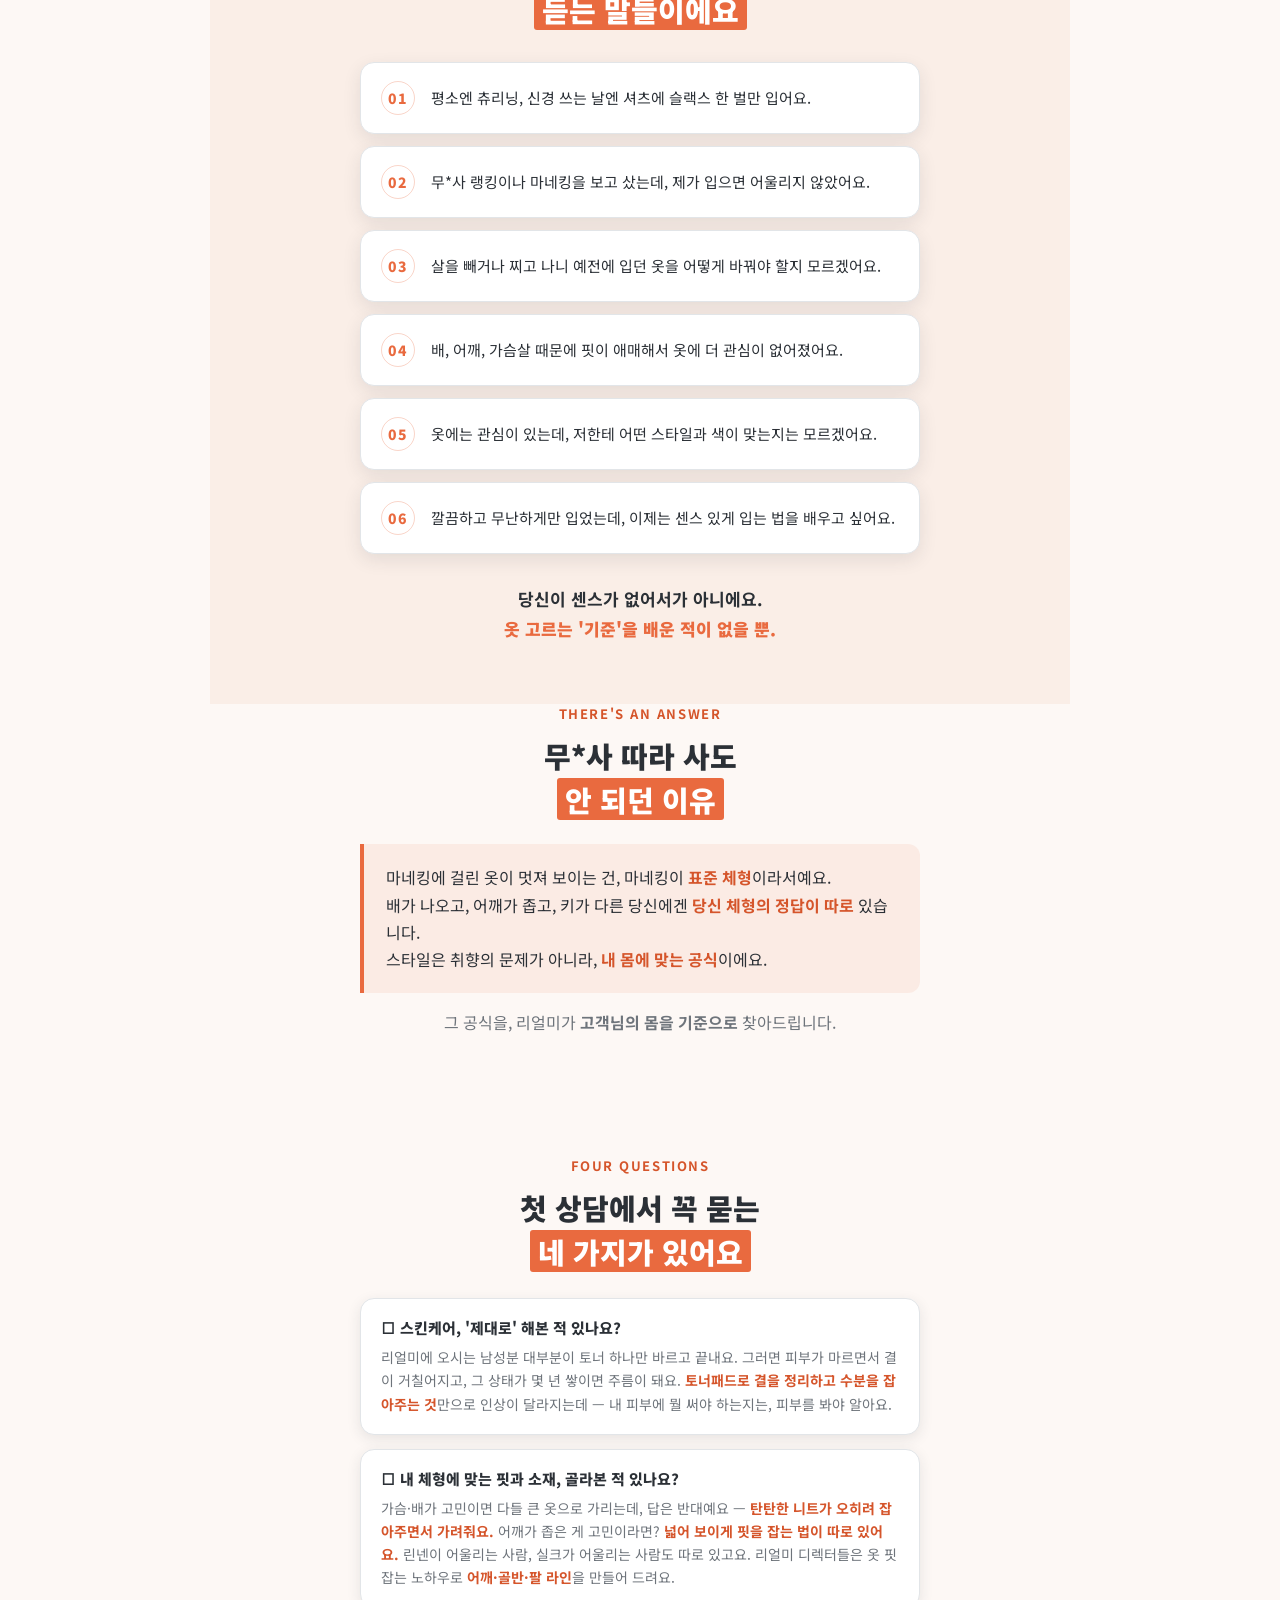
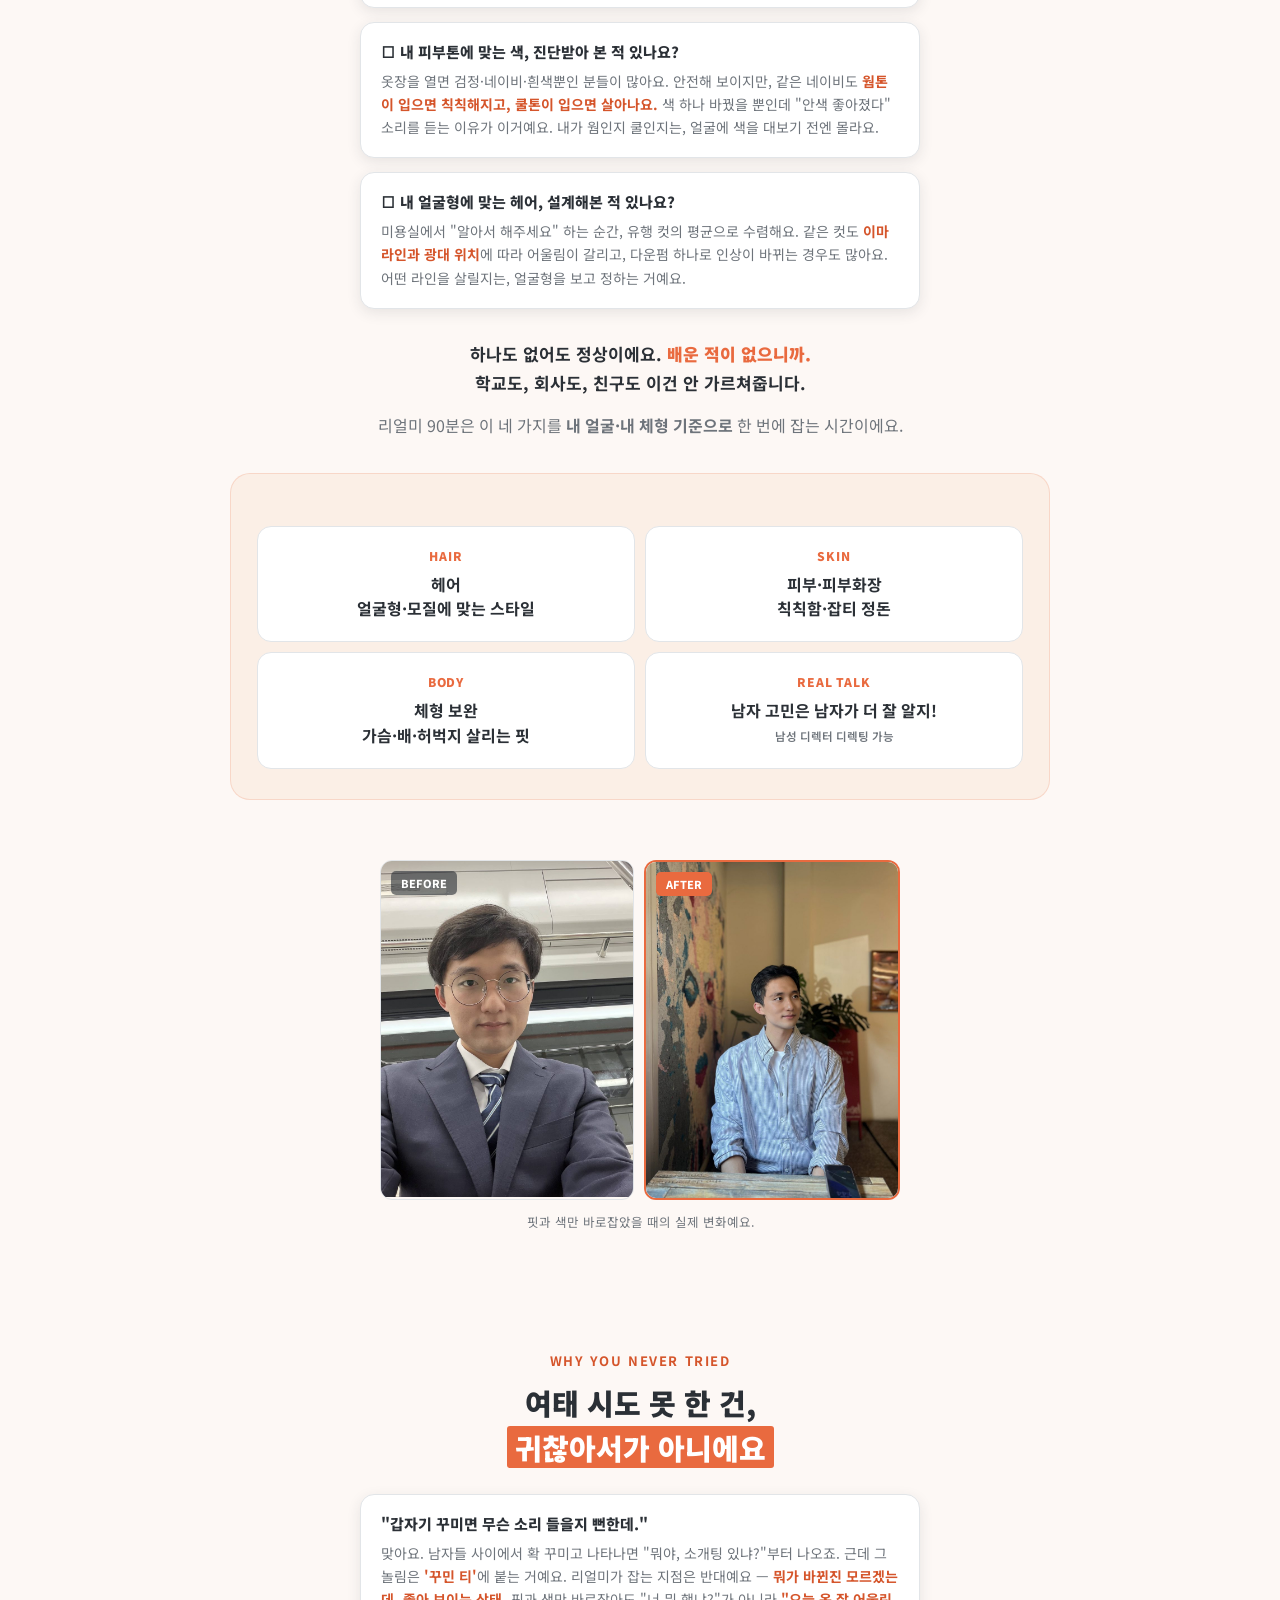
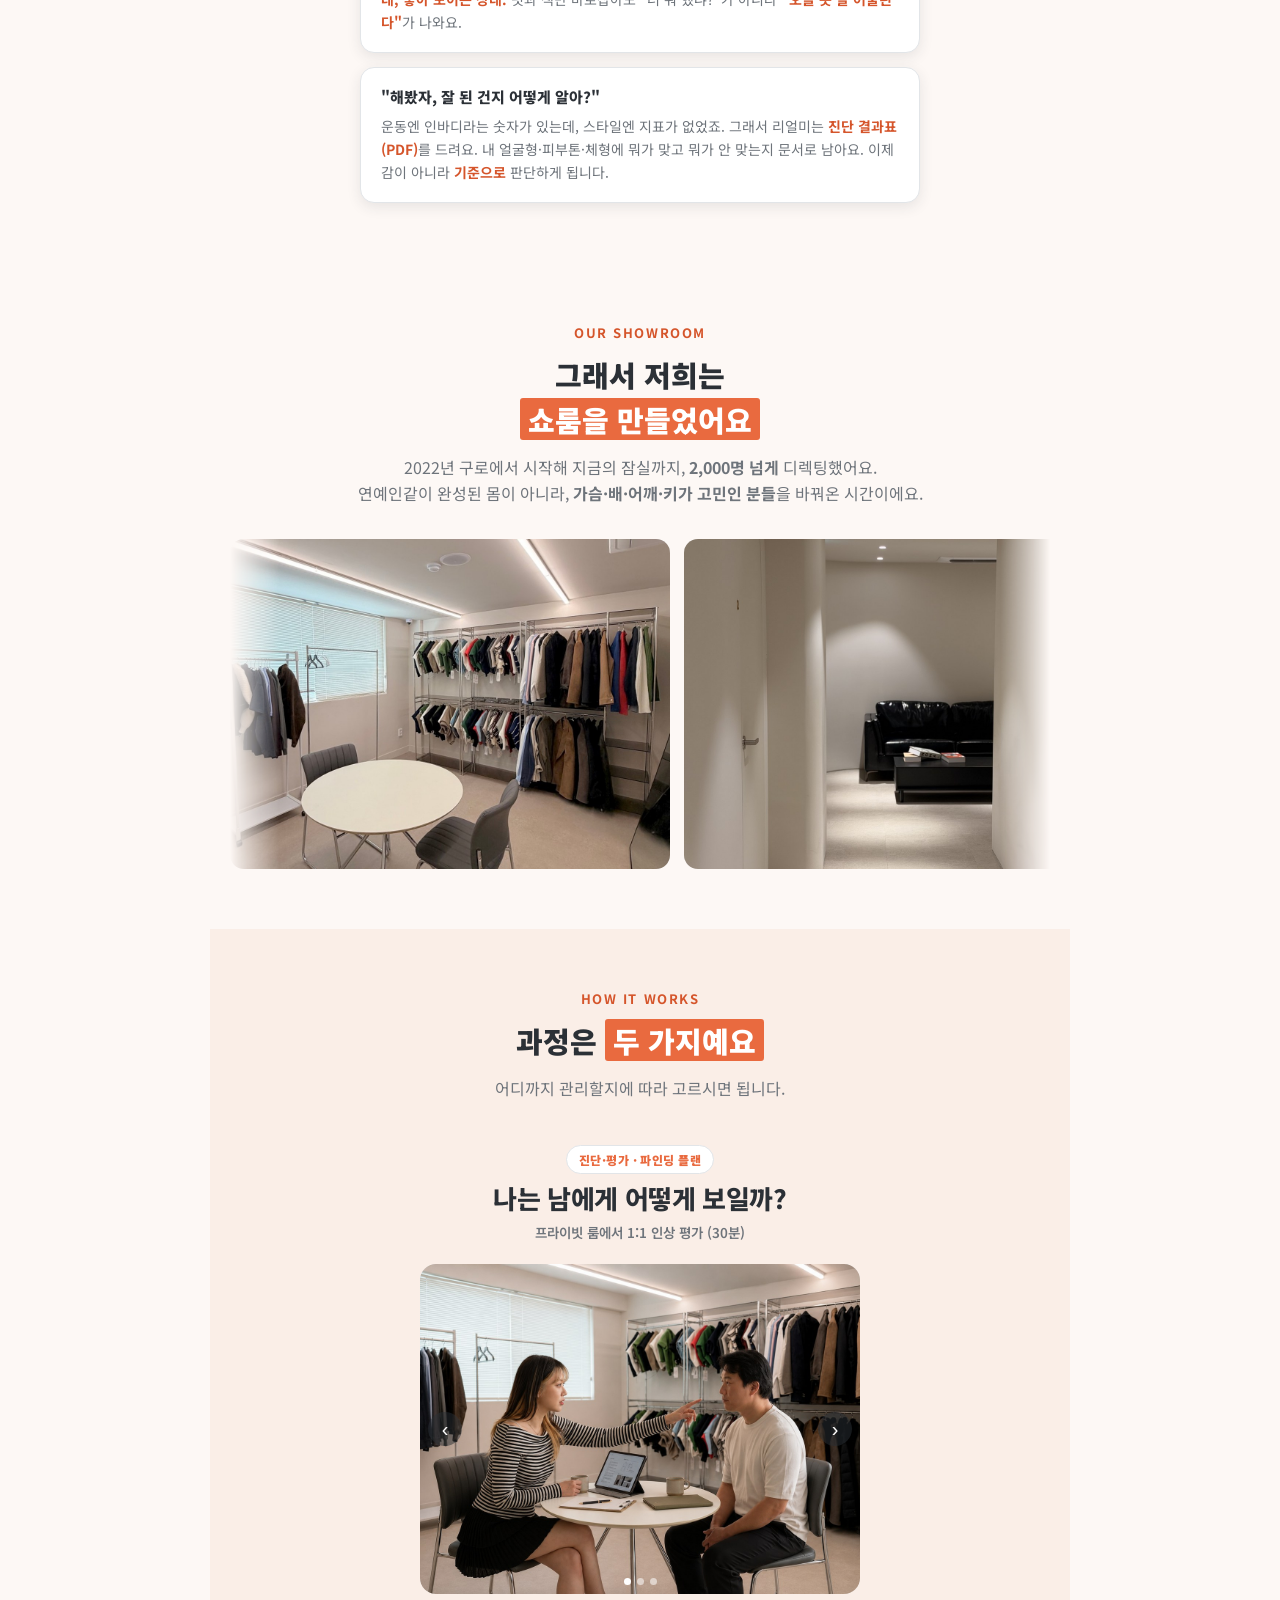
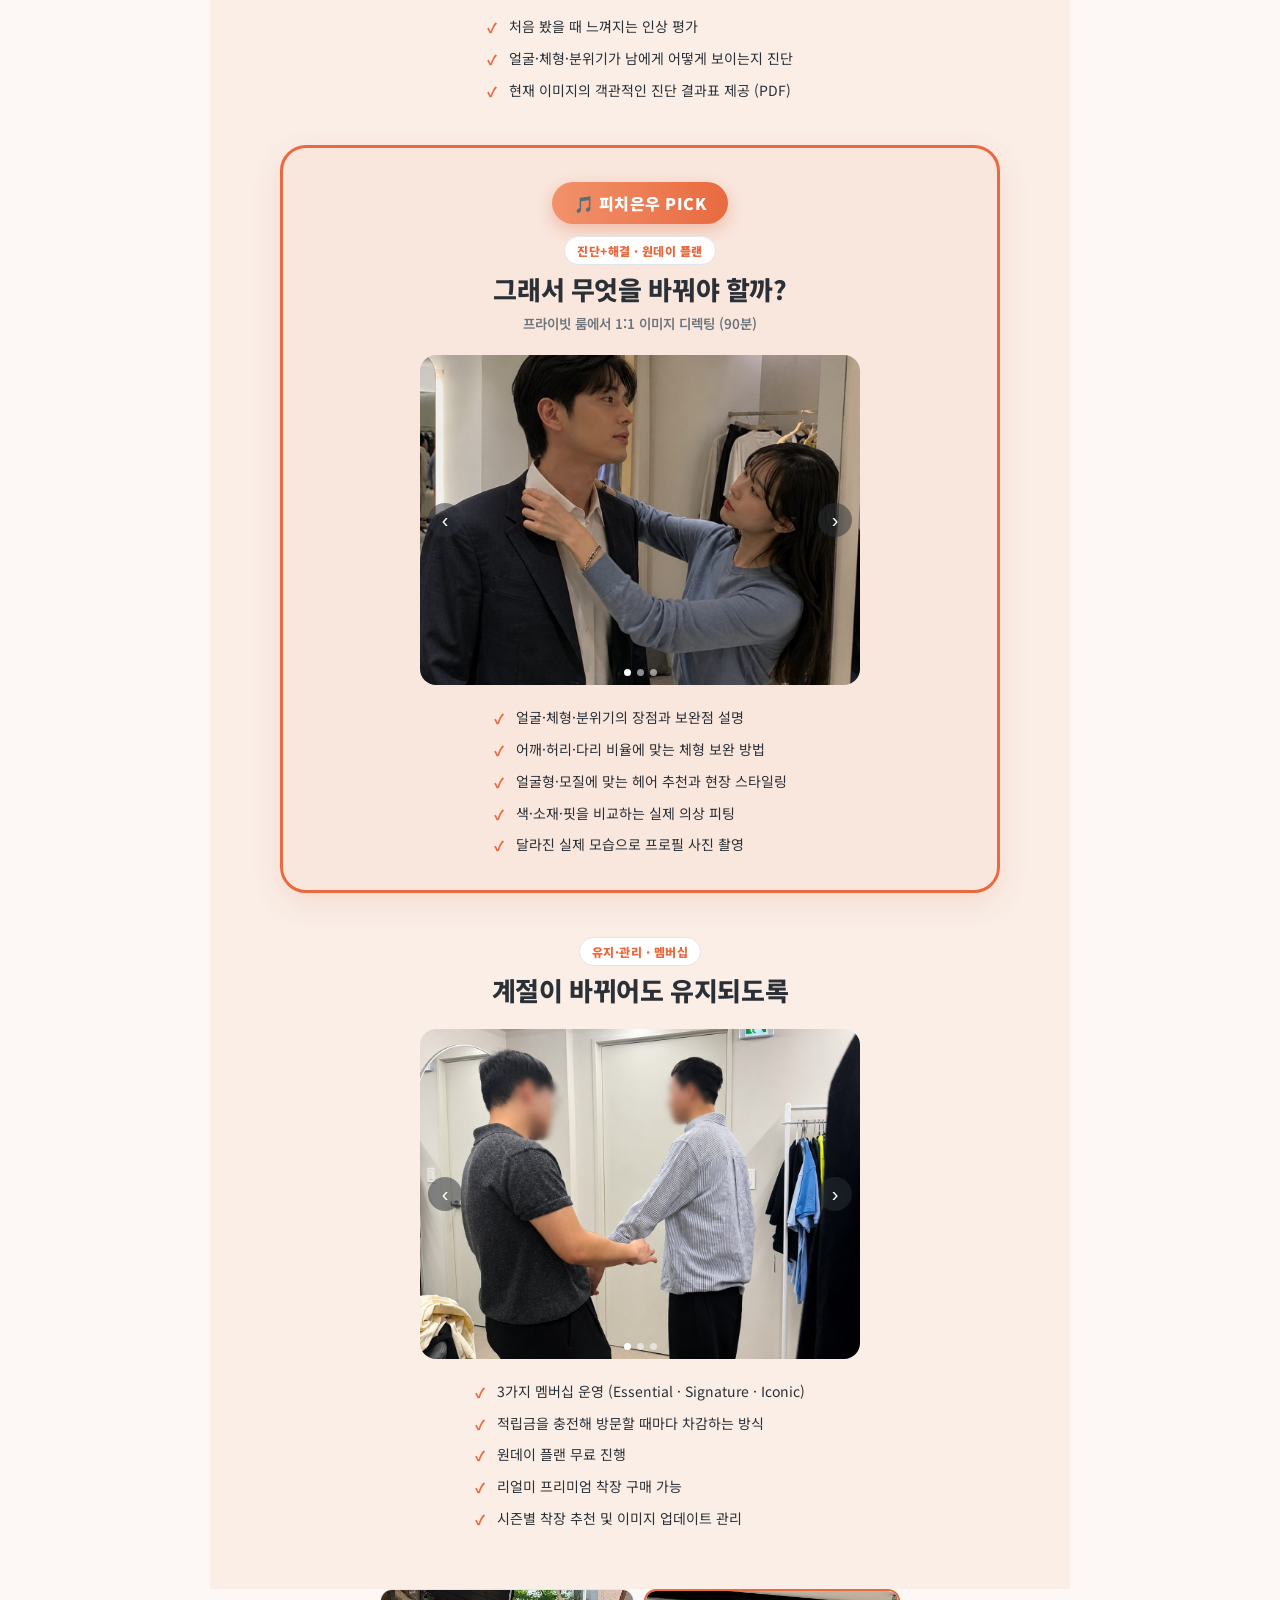
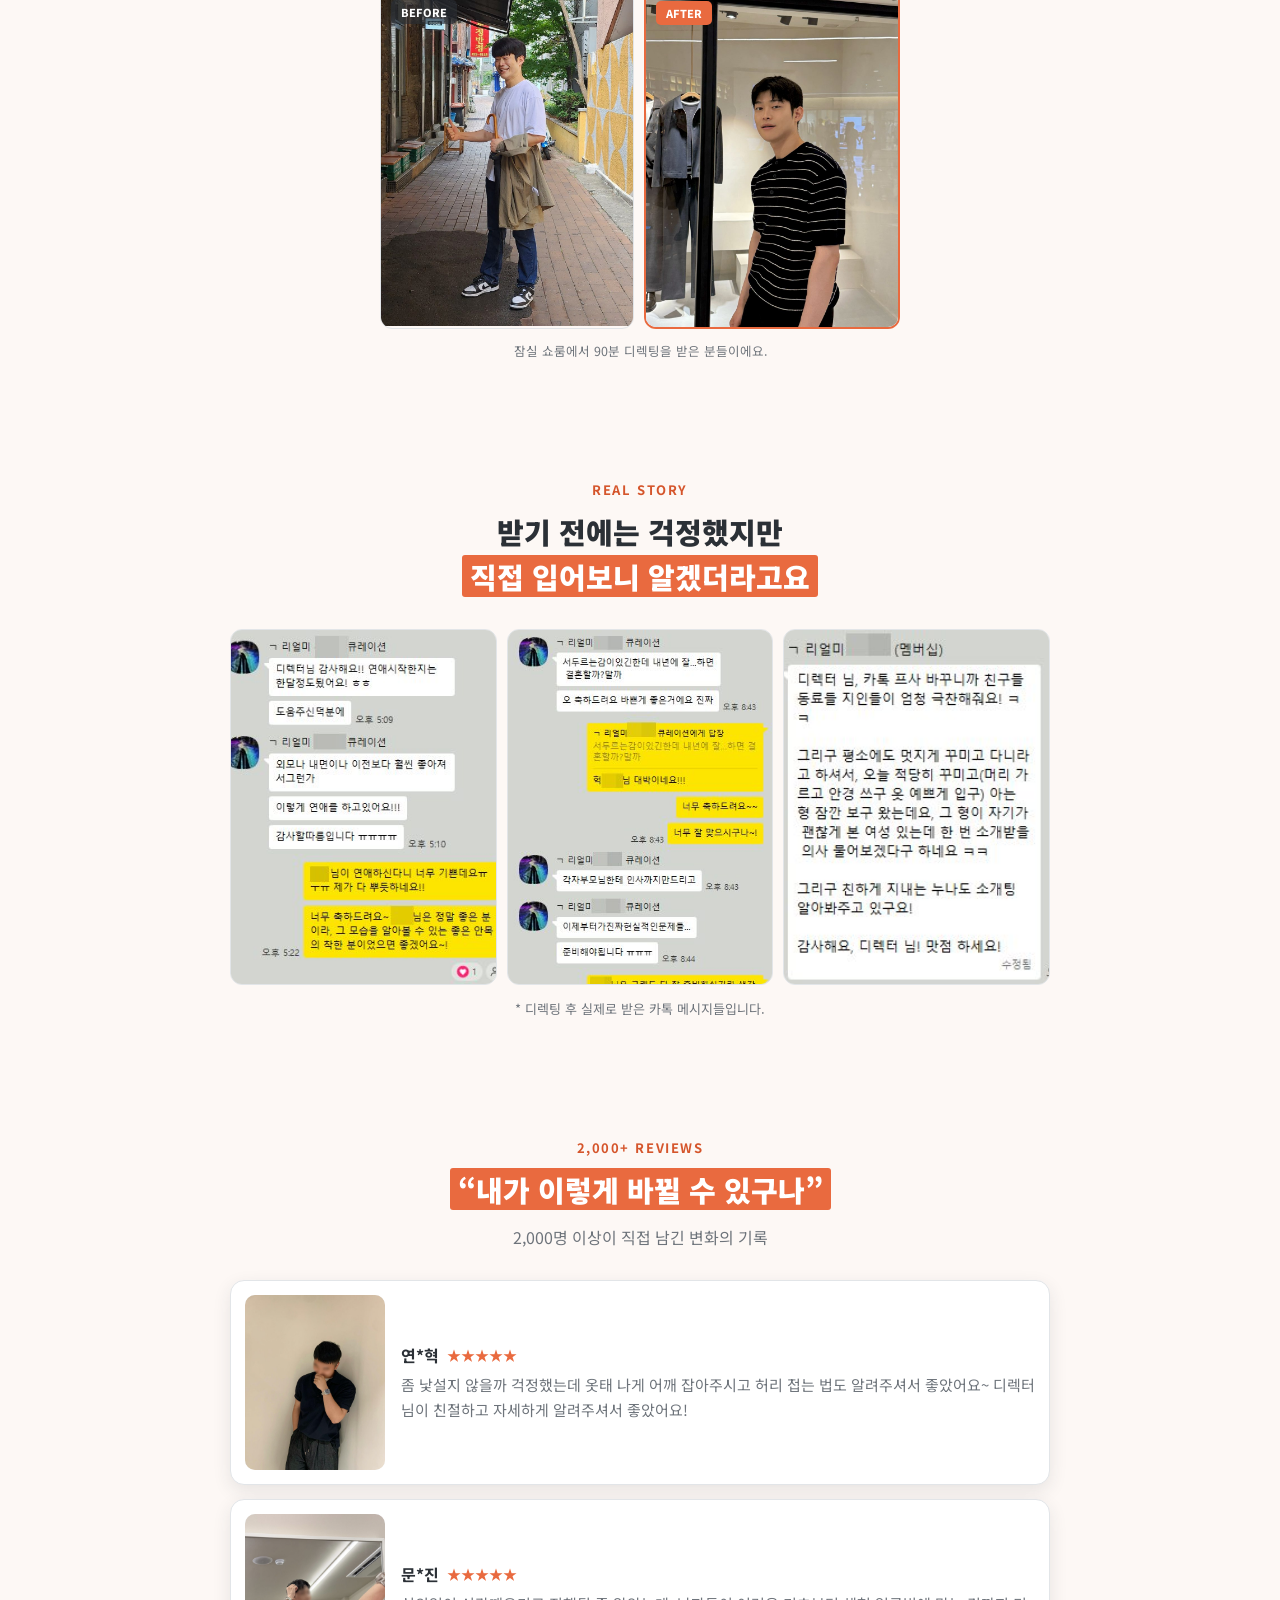
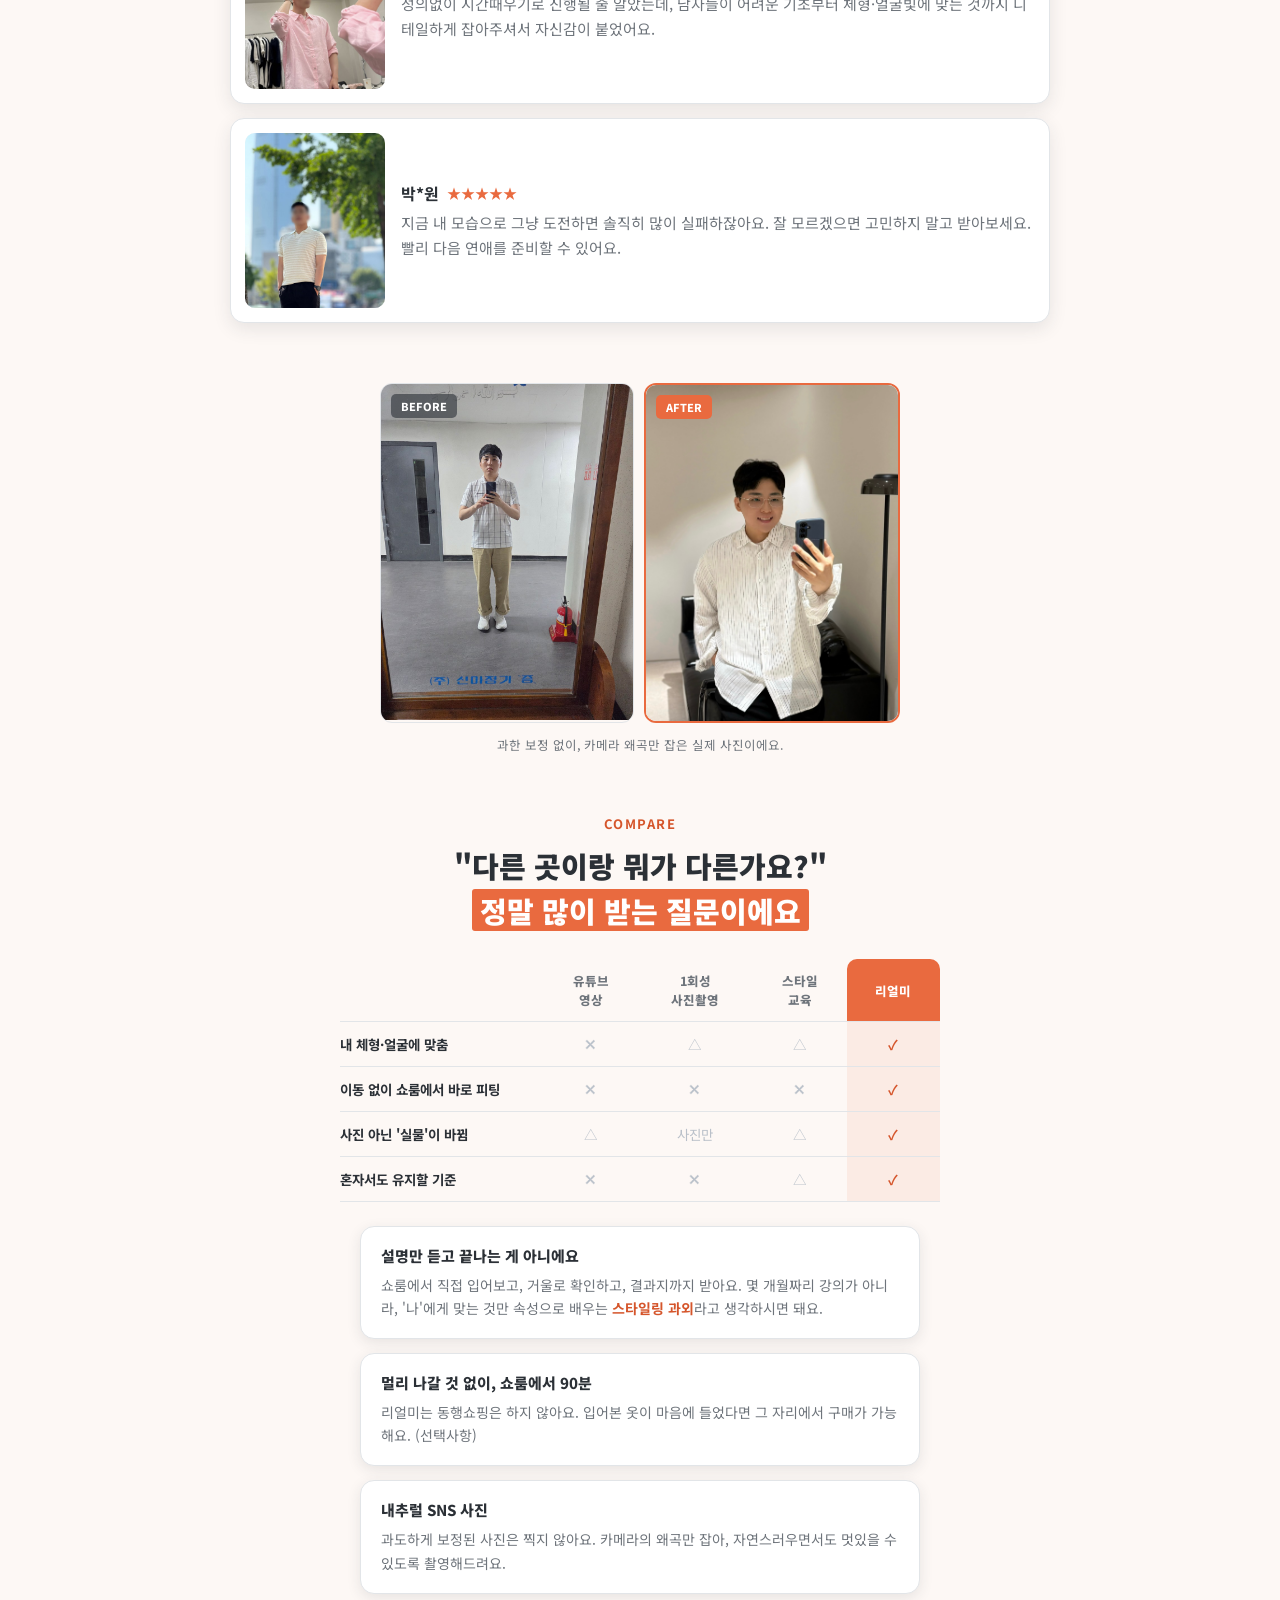
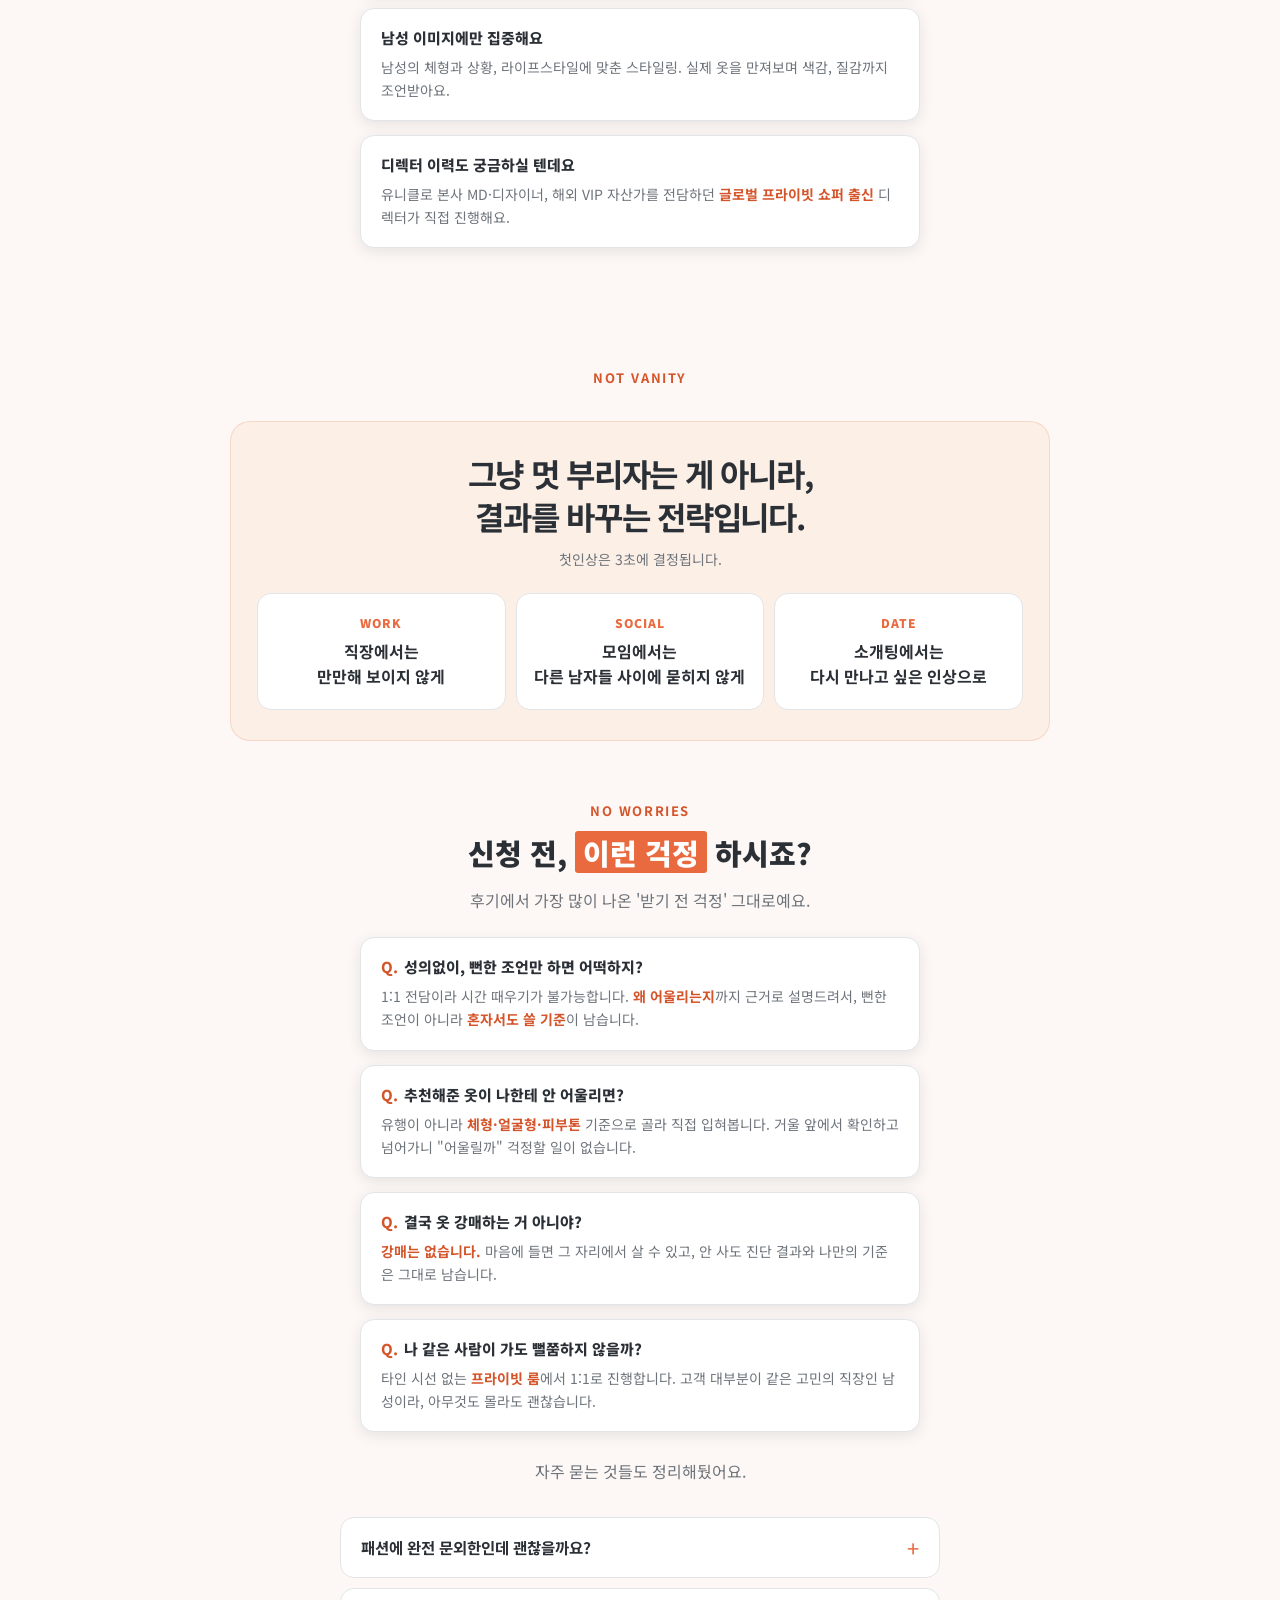
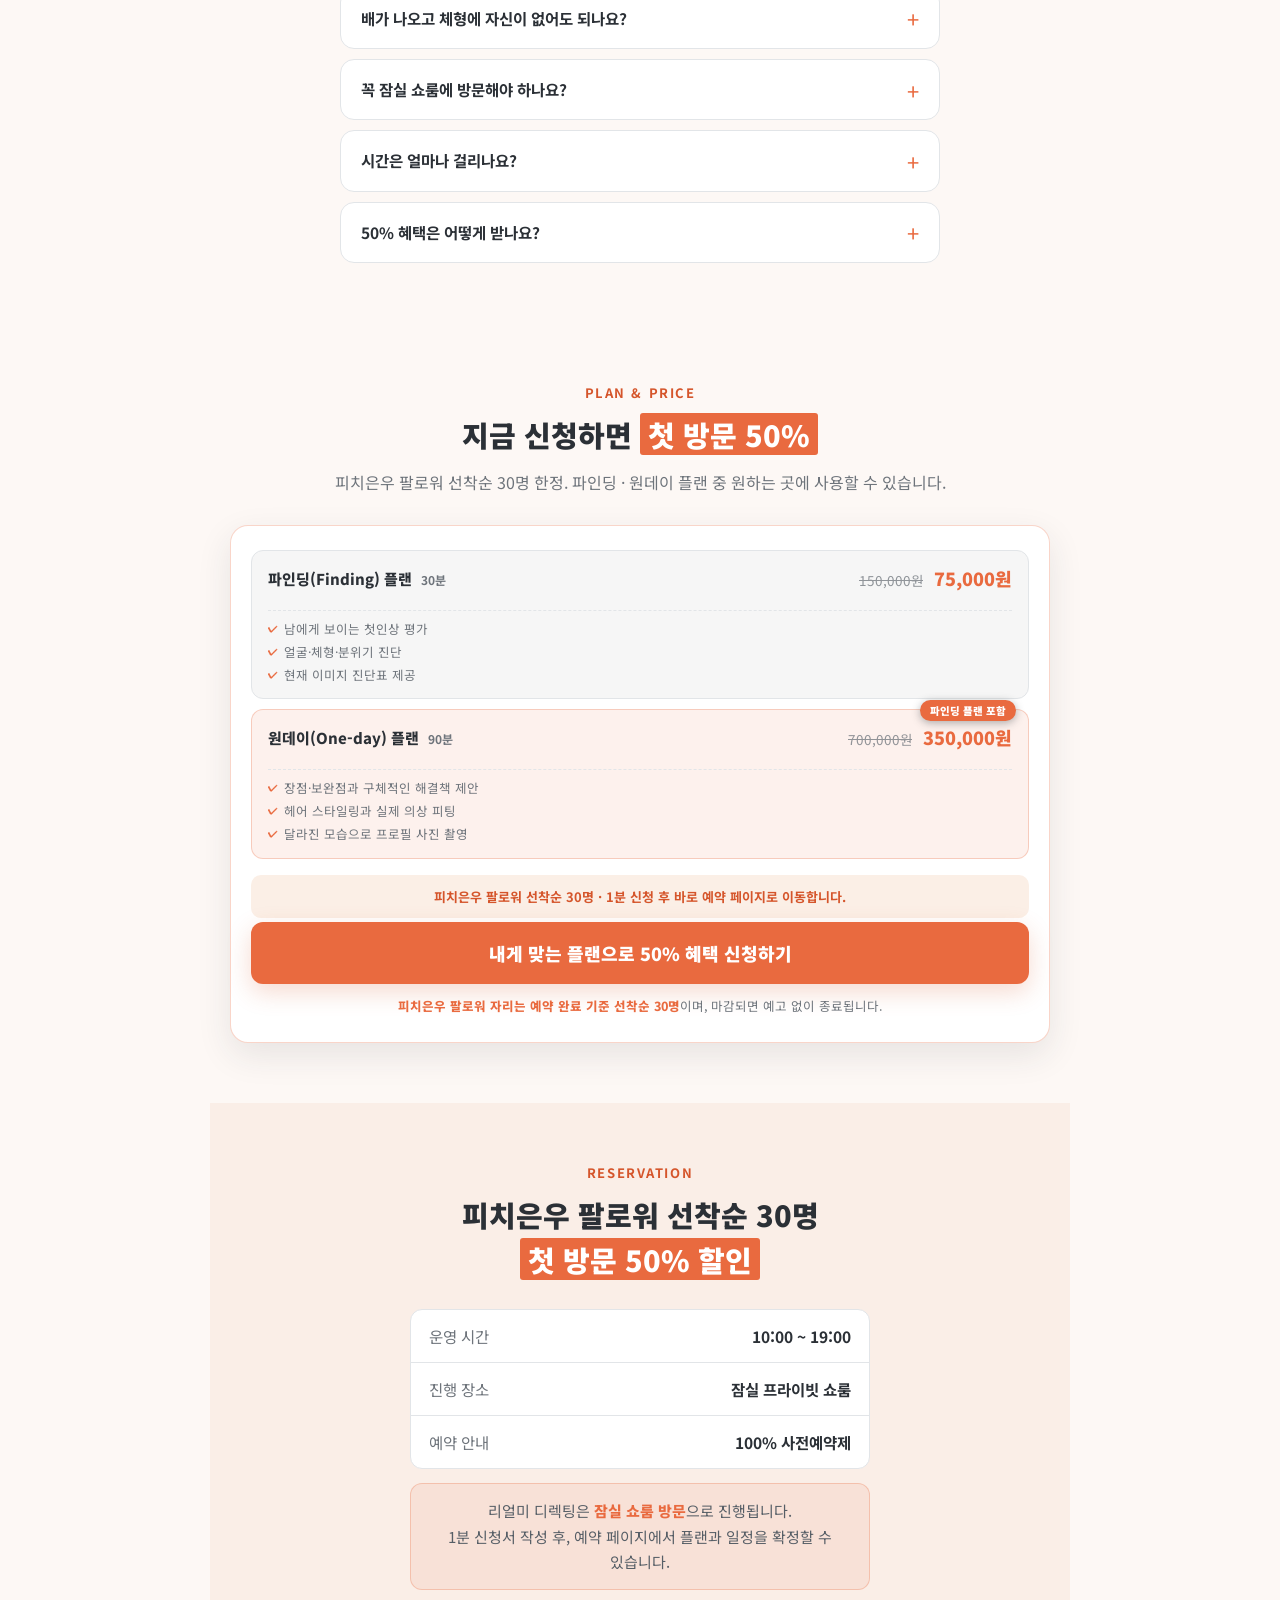
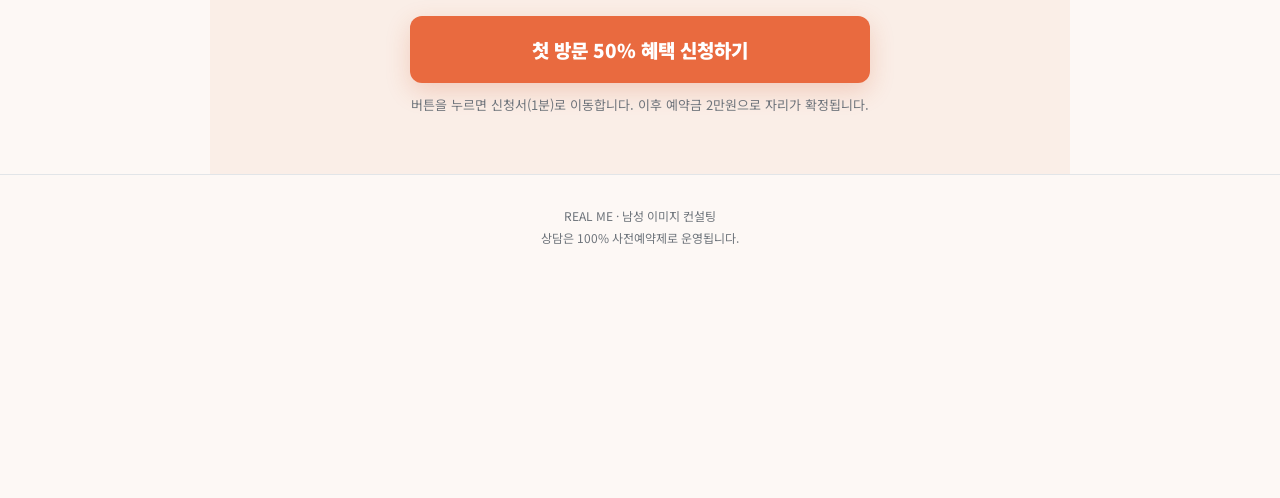
==== commit 858edfa7: "섹션 도달 트래킹 추가: 상세형 disc_s01~s12 / 얼굴 face_s01~s07 / 피치 pitch_s01~s14" ====
--- a/pitch/index.html
+++ b/pitch/index.html
@@ -1,511 +1,527 @@
-<!DOCTYPE html>
-<html lang="ko">
-<head>
-<meta charset="UTF-8" />
-<meta name="viewport" content="width=device-width, initial-scale=1.0, viewport-fit=cover" />
-<title>리얼미 × 피치은우 · 팔로워 패키지 — 남성 이미지 컨설팅</title>
-<meta name="description" content="피치은우 팔로워 전용 패키지 — 옷·헤어·피부·체형까지 상황에 맞게 깔끔한 인상을 1:1 프라이빗으로 잡아드리는 남성 이미지 컨설팅." />
-<meta property="og:type" content="website" />
-<meta property="og:title" content="피치은우 × 리얼미 · 팔로워 패키지" />
-<meta property="og:description" content="은우가 받은 이미지 디렉팅 코스 그대로 — 파인딩·원데이 50% 혜택. 남성 이미지 컨설팅 리얼미." />
-<meta property="og:url" content="https://impact-me.real-me.co.kr/pitch/" />
-<meta property="og:image" content="https://impact-me.real-me.co.kr/images/ba-after-1.jpg" />
-<meta name="theme-color" content="#FDF8F5" />
-<link rel="icon" type="image/png" href="images/logo-white.png" />
-
-<!-- ============================================================
-     🍑 피치은우 팔로워 패키지 랜딩 (2026-08-06 · STORY 랜딩 복제본)
-     · 용도: 피치은우 릴스 자동 DM 착지 전용 — story/ 폴더(find-me 재점화용)와 별개 관리
-     · CTA: 할인퍼널 타입폼(NN0cEjOV) → 시크릿 결제. utm_source=pitcheunwoo 로 시트 인입 구분
-     · 배포: impact-me 레포 /pitch/ 폴더 → https://impact-me.real-me.co.kr/pitch/ (피치=음악 pitch, 스펠링 pitcheunwoo)
-     · 색은 아래 <style id="피치은우-peach"> 에서 오버라이드 (원본 CSS는 안 건드림)
-     · 확정(2026-08-06): 선착순 30명 · 담당 디렉터 우선 배정 (디렉터 총 2명이라 운영 문제 없음)
-     ============================================================ -->
-
-<!-- 트래킹 ID (상세형과 동일) -->
-<script>
-  window.REALME_CONFIG = { GA4_ID: "G-TYWS49LKCM", META_PIXEL_ID: "468864818533646" };
-</script>
-<script>
-(function(){var id=window.REALME_CONFIG.GA4_ID;if(!id||id.indexOf('X')>-1)return;
-var s=document.createElement('script');s.async=true;
-s.src='https://www.googletagmanager.com/gtag/js?id='+id;document.head.appendChild(s);
-window.dataLayer=window.dataLayer||[];function gtag(){dataLayer.push(arguments);}
-window.gtag=gtag;gtag('js',new Date());gtag('config',id);gtag('event','landing_view',{landing:'pitcheunwoo'});})();
-</script>
-<script>
-(function(){var id=window.REALME_CONFIG.META_PIXEL_ID;if(!id||id.indexOf('0000000000000000')===0)return;
-!function(f,b,e,v,n,t,s){if(f.fbq)return;n=f.fbq=function(){n.callMethod?
-n.callMethod.apply(n,arguments):n.queue.push(arguments)};if(!f._fbq)f._fbq=n;
-n.push=n;n.loaded=!0;n.version='2.0';n.queue=[];t=b.createElement(e);t.async=!0;
-t.src=v;s=b.getElementsByTagName(e)[0];s.parentNode.insertBefore(t,s)}(window,document,'script',
-'https://connect.facebook.net/en_US/fbevents.js');fbq('init',id);fbq('track','PageView');})();
-</script>
-
-<link rel="preconnect" href="https://fonts.googleapis.com" />
-<link rel="preconnect" href="https://fonts.gstatic.com" crossorigin />
-<link href="https://fonts.googleapis.com/css2?family=Libre+Bodoni:wght@500;700&family=Noto+Sans+KR:wght@400;500;700;900&display=swap" rel="stylesheet" />
-<link rel="stylesheet" href="style-ink.css?v=peach0806a" />
-
-<!-- ① 피치 오버라이드 (피치은우 협업 전용 — 코랄 피치 팔레트) -->
-<style id="피치은우-peach">
-:root{
-  --lime:#E96A3F; --lime-soft:#EFC3B0;
-  --red:#E96A3F; --red-deep:#D5552B;
-  --terra-soft:rgba(233,106,63,.09);
-  --terra-line:rgba(233,106,63,.28);
-  --terra-bright:#D5552B;
-  --navy:#FDF8F5;
-  --navy-deep:#FAEEE7;
-}
-/* CTA 조금 더 쨍하게 + 대비 */
-.offer-cta,.apply-cta,.sticky-cta__btn{background:#E96A3F !important;box-shadow:0 8px 24px rgba(213,85,43,.22) !important;}
-.offer-cta:hover,.apply-cta:hover,.sticky-cta__btn:hover{background:#D5552B !important;}
-.hero-offer-pill{border-color:rgba(233,106,63,.32);}
-</style>
-
-<!-- 인라인 보정(상세형과 동일) + '더상세' 신규 섹션 스타일 -->
-<style>
-.svc-head{text-align:center;} .svc-head .svc-step{margin-bottom:6px;}
-.svc-head .svc-title{font-size:26px;margin-bottom:0;} .svc-head .svc-room{font-size:13.5px;font-weight:600;color:var(--muted);margin-top:7px;}
-.svc-media{max-width:440px;margin:0 auto;} .svc-body{width:100%;max-width:520px;margin:0 auto;}
-.stats-strip{display:flex;justify-content:center;gap:38px;margin:26px auto 2px;text-align:center;}
-.stats-strip .stat b{display:block;font-family:'Libre Bodoni',serif;font-size:30px;font-weight:700;color:var(--lime);line-height:1.25;}
-.stats-strip .stat span{font-size:12.5px;color:var(--muted);}
-/* 신청 전 마지막 질문 (반대심리 저격 — 상담 실발언 톤, 2026-08-03) */
-.lq-item{max-width:560px;margin:22px auto 0;background:var(--navy-card);border:1px solid var(--line);border-radius:16px;padding:24px 26px;box-shadow:0 1px 3px var(--shadow);}
-.lq-q{font-size:17px;font-weight:800;color:var(--white);word-break:keep-all;line-height:1.5;}
-.lq-q::before{content:'💬 ';}
-.lq-steps{margin:14px 0 0;padding-left:0;list-style:none;counter-reset:lq;}
-.lq-steps li{counter-increment:lq;font-size:14.5px;color:var(--ink-mid);line-height:1.6;padding:7px 0 7px 34px;position:relative;word-break:keep-all;}
-.lq-steps li::before{content:counter(lq);position:absolute;left:0;top:6px;width:24px;height:24px;border-radius:50%;background:var(--terra-soft);border:1px solid var(--terra-line);color:var(--terra-bright);font-size:12px;font-weight:800;display:flex;align-items:center;justify-content:center;}
-.lq-note{margin-top:14px;font-size:14px;font-weight:700;color:var(--white);line-height:1.65;word-break:keep-all;border-top:1px solid var(--line);padding-top:14px;}
-.shroom-img{flex:0 0 440px;}
-@media (max-width:600px){ .shroom-img{flex:0 0 320px;} }
-@media (max-width:520px){ .svc-head .svc-title{font-size:22px;} .svc-media{max-width:330px;} .stats-strip{gap:22px;} .stats-strip .stat b{font-size:23px;} }
-
-/* ── 더상세 신규 섹션 공용 ── */
-.cost-quote{max-width:560px;margin:22px auto 0;padding:20px 22px;background:var(--terra-soft);border-left:4px solid var(--lime);border-radius:0 12px 12px 0;text-align:left;font-size:16px;line-height:1.7;color:var(--white);}
-.cost-quote b{color:var(--terra-bright);}
-/* 비교표 — min-width 제거로 모바일 한 화면에 수납, 항목열 폭 고정으로 유튜브열과의 간격 축소 (2026-08-04) */
-.cmp-wrap{max-width:600px;margin:26px auto 0;overflow-x:auto;}
-.cmp{width:100%;border-collapse:separate;border-spacing:0;font-size:13.5px;}
-.cmp th,.cmp td{padding:12px 6px;text-align:center;border-bottom:1px solid var(--line);}
-.cmp td.rowh{width:34%;padding-left:0;word-break:keep-all;}
-.cmp thead th{font-weight:800;color:var(--muted);font-size:12.5px;}
-.cmp thead th.us{color:#fff;background:var(--lime);border-radius:10px 10px 0 0;}
-.cmp td.us{background:var(--terra-soft);font-weight:700;color:var(--terra-bright);}
-.cmp td.rowh{text-align:left;font-weight:700;color:var(--white);}
-.cmp .o{color:var(--lime);font-weight:800;} .cmp .x{color:#b9c0c9;}
-@media (max-width:520px){.cmp{font-size:12px;}.cmp thead th{font-size:11px;}.cmp td.rowh{font-size:12px;}.cmp th,.cmp td{padding:11px 4px;}}
-/* 걱정 해소 Q&A */
-.worry-list{max-width:560px;margin:24px auto 0;display:flex;flex-direction:column;gap:14px;}
-.worry-card{background:var(--navy-card);border:1px solid var(--line);border-radius:14px;padding:18px 20px;text-align:left;box-shadow:0 4px 14px var(--shadow);}
-.worry-q{font-size:15px;font-weight:800;color:var(--white);margin:0 0 8px;}
-.worry-q .qmark{color:var(--terra-bright);margin-right:6px;}
-.worry-a{font-size:14px;line-height:1.65;color:var(--ink-mid);margin:0;}
-.worry-a b{color:var(--terra-bright);}
-/* 본문 정적 비포/애프터 (2026-08-04 — 슬라이더는 기억에 안 남아 본문 맥락 배치) */
-.ba-static{display:flex;gap:10px;max-width:520px;margin:0 auto;justify-content:center;}
-.ba-static .ba-card{flex:1;min-width:0;}
-.ba-caption{text-align:center;font-size:12.5px;color:var(--muted);margin:12px auto 0;word-break:keep-all;}
-/* 인생샷 조합 콜아웃 — 밝은 블루 배경 + 진한 글자(가독성 우선) */
-.combo{max-width:560px;margin:24px auto 0;padding:26px 24px;background:#FBEFE6;border:1px solid rgba(233,106,63,.20);border-radius:18px;text-align:center;color:#4A362C;}
-.combo .cb-eyebrow{font-size:12px;font-weight:800;letter-spacing:.08em;color:var(--lime);}
-.combo h3{font-size:22px;font-weight:900;margin:10px 0 8px;line-height:1.4;color:#D5552B;}
-.combo p{font-size:14.5px;line-height:1.7;color:#6B5244;margin:0;}
-.combo p b{color:var(--lime);}
-.combo .cb-num{font-family:'Libre Bodoni',serif;font-size:15px;font-weight:700;color:var(--lime);}
-/* 이런 분께 추천 체크 */
-.forwho{max-width:520px;margin:22px auto 0;display:flex;flex-direction:column;gap:10px;text-align:left;}
-.forwho-item{display:flex;gap:10px;align-items:flex-start;font-size:15px;line-height:1.55;color:var(--white);}
-.forwho-item .ck{flex:none;width:22px;height:22px;border-radius:50%;background:var(--lime);color:#fff;font-size:13px;display:flex;align-items:center;justify-content:center;font-weight:900;margin-top:1px;}
-.skip-link{position:fixed;left:16px;top:-60px;z-index:100;background:#D5552B;color:#fff;padding:10px 14px;border-radius:8px;text-decoration:none;font-weight:800;}
-.skip-link:focus{top:16px;}
-.hero .brand-logo{filter:brightness(0) saturate(100%) invert(18%) sepia(15%) saturate(955%) hue-rotate(182deg) brightness(89%);}
-.hero-proof{display:grid;grid-template-columns:repeat(3,1fr);gap:1px;max-width:560px;margin:22px auto 0;overflow:hidden;border:1px solid var(--line);border-radius:14px;background:var(--line);}
-.hero-proof div{background:#fff;padding:14px 8px;}
-.hero-proof b{display:block;color:#D5552B;font-size:17px;font-weight:900;font-variant-numeric:tabular-nums;}
-.hero-proof span{display:block;margin-top:3px;color:var(--muted);font-size:11.5px;}
-.hero-cta-primary{display:inline-flex;align-items:center;justify-content:center;margin:20px auto 4px;padding:15px 28px;border-radius:12px;background:#E96A3F;color:#fff;text-decoration:none;font-size:16px;font-weight:900;box-shadow:0 8px 24px rgba(213,85,43,.20);transition:transform .2s,background .2s;}
-.hero-cta-primary:hover{background:#D5552B;transform:translateY(-2px);}
-.hero-cta-primary:active{transform:translateY(0) scale(.98);}
-.hero-cta-primary:focus-visible,.offer-cta:focus-visible,.apply-cta:focus-visible,.sticky-cta__btn:focus-visible{outline:3px solid rgba(233,106,63,.32);outline-offset:3px;}
-.hero-cta-note{font-size:12.5px;color:var(--muted);margin-top:8px;}
-.hero-risk{max-width:560px;margin:14px auto 0;padding:16px 18px;border:1px solid var(--line);border-radius:14px;background:#fff;text-align:left;box-shadow:0 8px 24px rgba(27,42,59,.06);}
-.hero-risk strong{display:block;color:var(--ink);font-size:15px;font-weight:900;margin-bottom:7px;}
-.hero-risk p{margin:0;color:#46515f;font-size:13px;line-height:1.65;}
-.hero-risk-meta{display:flex;flex-wrap:wrap;gap:7px;margin-top:10px;}
-.hero-risk-meta span{padding:6px 9px;border-radius:999px;background:#FBEFE6;color:#D5552B;font-size:11.5px;font-weight:800;}
-.offer-availability{margin:16px 0 4px;padding:12px 14px;border-radius:10px;background:#FBEFE6;color:#D5552B;font-size:13px;font-weight:700;text-align:center;}
-.situation-panel{max-width:900px;margin:34px auto 0;padding:30px 26px;border-radius:20px;background:#FBEFE6;border:1px solid rgba(233,106,63,.18);text-align:center;}
-.situation-panel h3{margin:0;color:var(--ink);font-size:clamp(22px,4vw,32px);line-height:1.35;letter-spacing:-.04em;}
-.situation-panel>p{margin:10px 0 0;color:var(--muted);font-size:14px;line-height:1.65;}
-.situation-grid{display:grid;grid-template-columns:repeat(3,1fr);gap:10px;margin-top:22px;}
-.situation-item{padding:20px 14px;border-radius:14px;background:#fff;border:1px solid var(--line);}
-.situation-item span{display:block;margin-bottom:8px;color:#E96A3F;font-size:12px;font-weight:900;letter-spacing:.08em;}
-.situation-item b{display:block;color:var(--ink);font-size:16px;line-height:1.55;word-break:keep-all;}
-/* 자기관리 3카드 — STYLE 칸만 강조(비어있음 시각화) */
-.care-grid .situation-item.blank{border:1.5px dashed var(--terra-line);background:var(--terra-soft);}
-.care-grid .situation-item .care-state{display:block;margin-top:10px;font-size:12.5px;font-weight:800;}
-.care-grid .situation-item .yes{color:#E96A3F;} .care-grid .situation-item .no{color:#9aa4b0;}
-.site-footer{padding:30px 20px 130px;text-align:center;color:var(--muted);font-size:12px;line-height:1.8;border-top:1px solid var(--line);}
-.site-footer a{color:inherit;text-underline-offset:3px;}
-/* 🎵 피치은우 PICK 배지 (원데이 STEP 카드) — 크게 */
-.eunwoo-pick{display:inline-block;background:linear-gradient(90deg,#F2926B,#E96A3F);color:#fff;font-size:16px;font-weight:900;padding:9px 22px;border-radius:999px;margin-bottom:12px;letter-spacing:.03em;box-shadow:0 6px 18px rgba(213,85,43,.30);}
-/* 원데이 플랜 블록 전체를 피치 테두리 박스로 강조 */
-.eunwoo-featured{border:3px solid #E96A3F;border-radius:26px;padding:34px 24px;background:rgba(233,106,63,.05);box-shadow:0 10px 30px rgba(213,85,43,.12);}
-@media (max-width:520px){.eunwoo-featured{padding:26px 14px;border-width:2.5px;}.eunwoo-pick{font-size:14px;padding:8px 18px;}}
-/* 🎵 피치은우 팔로워 패키지 상단 배너 */
-.peach-banner{background:linear-gradient(90deg,#F2926B,#E96A3F);color:#fff;text-align:center;padding:11px 16px;font-size:13px;font-weight:700;line-height:1.5;word-break:keep-all;letter-spacing:-.01em;}
-.peach-banner b{font-weight:900;}
-@media (max-width:520px){.peach-banner{font-size:12px;padding:10px 12px;}}
-@media (max-width:520px){.hero-proof b{font-size:15px;}.hero-proof span{font-size:10.5px;}.hero-cta-primary{width:100%;}.situation-panel{padding:24px 16px;}.situation-grid{grid-template-columns:1fr;}.situation-item{padding:16px 12px;}}
-</style>
-</head>
-<body>
-<a class="skip-link" href="#main-content">본문 바로가기</a>
-<!-- 🍑 팔로워 패키지 배너 — 숫자(30명)·디렉터 배정 문구는 내부 확정 후 필요 시 수정 -->
-<div class="peach-banner">🎵 <b>피치은우 × 리얼미</b> 팔로워 패키지 · 은우 담당 디렉터 우선 배정 · 선착순 30명</div>
-<!-- ============================================================
-     ✏️ 텍스트 수정 가이드: > 와 < 사이 한글만 고치세요. 태그·class·href는 건드리지 마세요.
-     섹션: 1히어로 2자기관리선언 3문제 4왜실패(정답) 5비교표 6쇼룸 7스타일PT
-           8서비스 9카톡후기 10실제후기 11걱정해소 12플랜 13FAQ 14마지막질문 15최종CTA
-     ============================================================ -->
-<main class="landing" id="main-content">
-
-  <!-- ===== 1. 히어로 ===== -->
-  <section class="hero">
-    <div class="nav-row">STYLING<img class="brand-logo" src="images/logo-white.png" alt="REAL ME">PERSONAL</div>
-    <div class="hero-eyebrow">남성 이미지 컨설팅 · REAL ME</div>
-    <h1 class="hero-title">얼굴은 그대로인데<br><em>애프터가 쏟아지기 시작한 남자들</em><br>대체 뭘 바꿨을까요?</h1>
-    <p class="hero-sub"><span style="display:block;font-size:15px;line-height:1.35;margin-bottom:14px;">대화도, 성형도 아니에요.</span>리얼미는 한 번의 사진, 변신이 아니라<br><b>스스로 유지하는 모습</b>을 만듭니다.</p>
-    <a href="https://artin1ife.typeform.com/to/NN0cEjOV?utm_source=pitcheunwoo" class="hero-cta-primary js-booking" data-cta="hero">피치은우 팔로워 패키지 신청하기</a>
-    <p class="hero-cta-note">1분 신청서 작성 후, 예약 페이지에서 플랜을 고르고 바로 일정을 잡을 수 있습니다.</p>
-    <div class="hero-proof" aria-label="리얼미 주요 정보"><div><b>2,000명+</b><span>누적 디렉팅</span></div><div><b>1:1</b><span>프라이빗 진행</span></div><div><b>잠실</b><span>예약제 쇼룸</span></div></div>
-    <div class="hero-hint" aria-hidden="true">↓ 어떻게 바뀌는지 직접 보세요</div>
-    <div class="slider">
-      <div class="slider-view">
-        <div class="slider-track" id="baTrack">
-          <div class="ba-slide"><div class="ba-card"><span class="ba-tag">BEFORE</span><div class="imgslot r34" data-label="ba-before-1.jpg"><img src="images/ba-before-1.jpg" alt="비포 1" onerror="this.style.display='none'"></div></div><div class="ba-card after"><span class="ba-tag a">AFTER</span><div class="imgslot r34" data-label="ba-after-1.jpg"><img src="images/ba-after-1.jpg" alt="애프터 1" onerror="this.style.display='none'"></div></div></div>
-          <div class="ba-slide"><div class="ba-card"><span class="ba-tag">BEFORE</span><div class="imgslot r34" data-label="ba-before-2.jpg"><img src="images/ba-before-2.jpg" alt="비포 2" onerror="this.style.display='none'"></div></div><div class="ba-card after"><span class="ba-tag a">AFTER</span><div class="imgslot r34" data-label="ba-after-2.jpg"><img src="images/ba-after-2.jpg" alt="애프터 2" onerror="this.style.display='none'"></div></div></div>
-          <div class="ba-slide"><div class="ba-card"><span class="ba-tag">BEFORE</span><div class="imgslot r34" data-label="ba-before-3.jpg"><img src="images/ba-before-3.jpg" alt="비포 3" onerror="this.style.display='none'"></div></div><div class="ba-card after"><span class="ba-tag a">AFTER</span><div class="imgslot r34" data-label="ba-after-3.jpg"><img src="images/ba-after-3.jpg" alt="애프터 3" onerror="this.style.display='none'"></div></div></div>
-          <div class="ba-slide"><div class="ba-card"><span class="ba-tag">BEFORE</span><div class="imgslot r34" data-label="ba-before-4.jpg"><img src="images/ba-before-4.jpg" alt="비포 4" onerror="this.style.display='none'"></div></div><div class="ba-card after"><span class="ba-tag a">AFTER</span><div class="imgslot r34" data-label="ba-after-4.jpg"><img src="images/ba-after-4.jpg" alt="애프터 4" onerror="this.style.display='none'"></div></div></div>
-          <div class="ba-slide"><div class="ba-card"><span class="ba-tag">BEFORE</span><div class="imgslot r34" data-label="ba-before-5.jpg"><img src="images/ba-before-5.jpg" alt="비포 5" onerror="this.style.display='none'"></div></div><div class="ba-card after"><span class="ba-tag a">AFTER</span><div class="imgslot r34" data-label="ba-after-5.jpg"><img src="images/ba-after-5.jpg" alt="애프터 5" onerror="this.style.display='none'"></div></div></div>
-        </div>
-      </div>
-      <button class="slider-btn prev" id="baPrev" aria-label="이전">‹</button>
-      <button class="slider-btn next" id="baNext" aria-label="다음">›</button>
-      <div class="slider-dots" id="baDots"></div>
-    </div>
-    <p class="slider-caption">* 리얼미를 직접 경험한 실제 고객 비포/애프터 사례입니다.</p>
-    <a href="#plans" class="hero-offer-pill">🎵 첫 방문 <b>50%</b> 할인 · 팔로워 선착순 30명 <span class="hop-go">가격 보기 ↓</span></a>
-  </section>
-
-  <!-- ===== 3. 문제 몰아치기 (VoC) ===== -->
-  <section class="pain" data-reveal>
-    <div class="eyebrow">FROM THE CONSULTING ROOM</div>
-    <h2 class="sec-title">상담실에서 제일 많이<br><em>듣는 말들이에요</em></h2>
-    <div class="pain-list">
-      <div class="pain-card"><span class="pain-no">01</span><p>평소엔 츄리닝, 신경 쓰는 날엔 셔츠에 슬랙스 한 벌만 입어요.</p></div>
-      <div class="pain-card"><span class="pain-no">02</span><p>무*사 랭킹이나 마네킹을 보고 샀는데, 제가 입으면 어울리지 않았어요.</p></div>
-      <div class="pain-card"><span class="pain-no">03</span><p>살을 빼거나 찌고 나니 예전에 입던 옷을 어떻게 바꿔야 할지 모르겠어요.</p></div>
-      <div class="pain-card"><span class="pain-no">04</span><p>배, 어깨, 가슴살 때문에 핏이 애매해서 옷에 더 관심이 없어졌어요.</p></div>
-      <div class="pain-card"><span class="pain-no">05</span><p>옷에는 관심이 있는데, 저한테 어떤 스타일과 색이 맞는지는 모르겠어요.</p></div>
-      <div class="pain-card"><span class="pain-no">06</span><p>깔끔하고 무난하게만 입었는데, 이제는 센스 있게 입는 법을 배우고 싶어요.</p></div>
-    </div>
-    <p class="pain-close">당신이 센스가 없어서가 아니에요.<br><em>옷 고르는 '기준'을 배운 적이 없을 뿐.</em></p>
-  </section>
-
-  <!-- ===== 4. 왜 실패했나 (정답이 있다) ===== -->
-  <section class="whyus" data-reveal style="padding-top:0;">
-    <div class="eyebrow">THERE'S AN ANSWER</div>
-    <h2 class="sec-title">무*사 따라 사도<br><em>안 되던 이유</em></h2>
-    <div class="cost-quote">
-      마네킹에 걸린 옷이 멋져 보이는 건, 마네킹이 <b>표준 체형</b>이라서예요.<br>
-      배가 나오고, 어깨가 좁고, 키가 다른 당신에겐 <b>당신 체형의 정답이 따로</b> 있습니다.<br>
-      스타일은 취향의 문제가 아니라, <b>내 몸에 맞는 공식</b>이에요.
-    </div>
-    <p class="sec-sub" style="margin-top:16px;">그 공식을, 리얼미가 <b>고객님의 몸을 기준으로</b> 찾아드립니다.</p>
-  </section>
-
-  <!-- ===== 2. 이런 거 해보신 적 있나요? (문제 인식→미니 교육, 2026-08-03) ===== -->
-  <section class="whyus" data-reveal>
-    <div class="eyebrow">FOUR QUESTIONS</div>
-    <h2 class="sec-title">첫 상담에서 꼭 묻는<br><em>네 가지가 있어요</em></h2>
-    <div class="worry-list">
-      <div class="worry-card">
-        <p class="worry-q">☐ 스킨케어, '제대로' 해본 적 있나요?</p>
-        <p class="worry-a">리얼미에 오시는 남성분 대부분이 토너 하나만 바르고 끝내요. 그러면 피부가 마르면서 결이 거칠어지고, 그 상태가 몇 년 쌓이면 주름이 돼요. <b>토너패드로 결을 정리하고 수분을 잡아주는 것</b>만으로 인상이 달라지는데 — 내 피부에 뭘 써야 하는지는, 피부를 봐야 알아요.</p>
-      </div>
-      <div class="worry-card">
-        <p class="worry-q">☐ 내 체형에 맞는 핏과 소재, 골라본 적 있나요?</p>
-        <p class="worry-a">가슴·배가 고민이면 다들 큰 옷으로 가리는데, 답은 반대예요 — <b>탄탄한 니트가 오히려 잡아주면서 가려줘요.</b> 어깨가 좁은 게 고민이라면? <b>넓어 보이게 핏을 잡는 법이 따로 있어요.</b> 린넨이 어울리는 사람, 실크가 어울리는 사람도 따로 있고요. 리얼미 디렉터들은 옷 핏 잡는 노하우로 <b>어깨·골반·팔 라인</b>을 만들어 드려요.</p>
-      </div>
-      <div class="worry-card">
-        <p class="worry-q">☐ 내 피부톤에 맞는 색, 진단받아 본 적 있나요?</p>
-        <p class="worry-a">옷장을 열면 검정·네이비·흰색뿐인 분들이 많아요. 안전해 보이지만, 같은 네이비도 <b>웜톤이 입으면 칙칙해지고, 쿨톤이 입으면 살아나요.</b> 색 하나 바꿨을 뿐인데 "안색 좋아졌다" 소리를 듣는 이유가 이거예요. 내가 웜인지 쿨인지는, 얼굴에 색을 대보기 전엔 몰라요.</p>
-      </div>
-      <div class="worry-card">
-        <p class="worry-q">☐ 내 얼굴형에 맞는 헤어, 설계해본 적 있나요?</p>
-        <p class="worry-a">미용실에서 "알아서 해주세요" 하는 순간, 유행 컷의 평균으로 수렴해요. 같은 컷도 <b>이마 라인과 광대 위치</b>에 따라 어울림이 갈리고, 다운펌 하나로 인상이 바뀌는 경우도 많아요. 어떤 라인을 살릴지는, 얼굴형을 보고 정하는 거예요.</p>
-      </div>
-    </div>
-    <p class="pain-close">하나도 없어도 정상이에요. <em>배운 적이 없으니까.</em><br>학교도, 회사도, 친구도 이건 안 가르쳐줍니다.</p>
-    <p class="sec-sub" style="margin-top:14px;">리얼미 90분은 이 네 가지를 <b>내 얼굴·내 체형 기준으로</b> 한 번에 잡는 시간이에요.</p>
-    <div class="situation-panel">
-      <div class="situation-grid" style="grid-template-columns:repeat(2,1fr);">
-        <div class="situation-item"><span>HAIR</span><b>헤어<br>얼굴형·모질에 맞는 스타일</b></div>
-        <div class="situation-item"><span>SKIN</span><b>피부·피부화장<br>칙칙함·잡티 정돈</b></div>
-        <div class="situation-item"><span>BODY</span><b>체형 보완<br>가슴·배·허벅지 살리는 핏</b></div>
-        <div class="situation-item"><span>REAL TALK</span><b>남자 고민은 남자가 더 잘 알지!</b><small style="display:block;margin-top:5px;font-size:11.5px;font-weight:600;color:var(--muted);">남성 디렉터 디렉팅 가능</small></div>
-      </div>
-    </div>
-  </section>
-
-  <!-- 본문 정적 비포/애프터 2 -->
-  <section class="whyus" data-reveal style="padding-top:0;">
-    <div class="ba-static">
-      <div class="ba-card"><span class="ba-tag">BEFORE</span><div class="imgslot r34" data-label="ba-before-2.jpg"><img src="images/ba-before-2.jpg" alt="비포 2" onerror="this.style.display='none'"></div></div>
-      <div class="ba-card after"><span class="ba-tag a">AFTER</span><div class="imgslot r34" data-label="ba-after-2.jpg"><img src="images/ba-after-2.jpg" alt="애프터 2" onerror="this.style.display='none'"></div></div>
-    </div>
-    <p class="ba-caption">핏과 색만 바로잡았을 때의 실제 변화예요.</p>
-  </section>
-
-  <!-- ===== 4.5 왜 시도 못 했나 (실패의 관객 · 판정 기준 부재, 2026-08-03) ===== -->
-  <section class="whyus" data-reveal>
-    <div class="eyebrow">WHY YOU NEVER TRIED</div>
-    <h2 class="sec-title">여태 시도 못 한 건,<br><em>귀찮아서가 아니에요</em></h2>
-    <div class="worry-list">
-      <div class="worry-card">
-        <p class="worry-q">"갑자기 꾸미면 무슨 소리 들을지 뻔한데."</p>
-        <p class="worry-a">맞아요. 남자들 사이에서 확 꾸미고 나타나면 "뭐야, 소개팅 있냐?"부터 나오죠. 근데 그 놀림은 <b>'꾸민 티'</b>에 붙는 거예요. 리얼미가 잡는 지점은 반대예요 — <b>뭐가 바뀐진 모르겠는데, 좋아 보이는 상태.</b> 핏과 색만 바로잡아도 "너 뭐 했냐?"가 아니라 <b>"오늘 옷 잘 어울린다"</b>가 나와요.</p>
-      </div>
-      <div class="worry-card">
-        <p class="worry-q">"해봤자, 잘 된 건지 어떻게 알아?"</p>
-        <p class="worry-a">운동엔 인바디라는 숫자가 있는데, 스타일엔 지표가 없었죠. 그래서 리얼미는 <b>진단 결과표(PDF)</b>를 드려요. 내 얼굴형·피부톤·체형에 뭐가 맞고 뭐가 안 맞는지 문서로 남아요. 이제 감이 아니라 <b>기준으로</b> 판단하게 됩니다.</p>
-      </div>
-    </div>
-  </section>
-
-  <!-- ===== 6. 쇼룸 갤러리 ===== -->
-  <section class="showroom" data-reveal>
-    <div class="eyebrow">OUR SHOWROOM</div>
-    <h2 class="sec-title">그래서 저희는<br><em>쇼룸을 만들었어요</em></h2>
-    <p class="sec-sub">2022년 구로에서 시작해 지금의 잠실까지, <b>2,000명 넘게</b> 디렉팅했어요.<br>연예인같이 완성된 몸이 아니라, <b>가슴·배·어깨·키가 고민인 분들</b>을 바꿔온 시간이에요.</p>
-    <div class="shroom-marquee">
-      <div class="shroom-track" id="shroomTrack">
-        <div class="imgslot r43 shroom-img" data-label="showroom-1.jpg"><img src="images/showroom-1.jpg" alt="리얼미 쇼룸 1" onerror="this.style.display='none'"></div>
-        <div class="imgslot r43 shroom-img" data-label="showroom-2.jpg"><img src="images/showroom-2.jpg" alt="리얼미 쇼룸 2" onerror="this.style.display='none'"></div>
-        <div class="imgslot r43 shroom-img" data-label="showroom-3.jpg"><img src="images/showroom-3.jpg" alt="리얼미 쇼룸 3" onerror="this.style.display='none'"></div>
-        <div class="imgslot r43 shroom-img" data-label="showroom-4.jpg"><img src="images/showroom-4.jpg" alt="리얼미 쇼룸 4" onerror="this.style.display='none'"></div>
-        <div class="imgslot r43 shroom-img" data-label="showroom-5.jpg"><img src="images/showroom-5.jpg" alt="리얼미 쇼룸 5" onerror="this.style.display='none'"></div>
-        <div class="imgslot r43 shroom-img" data-label="showroom-6.jpg"><img src="images/showroom-6.jpg" alt="리얼미 쇼룸 6" onerror="this.style.display='none'"></div>
-        <div class="imgslot r43 shroom-img" data-label="showroom-7.jpg"><img src="images/showroom-7.jpg" alt="리얼미 쇼룸 7" onerror="this.style.display='none'"></div>
-        <div class="imgslot r43 shroom-img" data-label="showroom-8.jpg"><img src="images/showroom-8.jpg" alt="리얼미 쇼룸 8" onerror="this.style.display='none'"></div>
-      </div>
-    </div>
-  </section>
-
-  <!-- ===== 8. 서비스 상세 ===== -->
-  <section class="service" data-reveal>
-    <div class="eyebrow">HOW IT WORKS</div>
-    <h2 class="sec-title">과정은 <em>두 가지예요</em></h2>
-    <p class="sec-sub">어디까지 관리할지에 따라 고르시면 됩니다.</p>
-    <div class="svc-block">
-      <div class="svc-head"><span class="svc-step">진단·평가 · 파인딩 플랜</span><h3 class="svc-title">나는 남에게 어떻게 보일까?</h3><p class="svc-room">프라이빗 룸에서 1:1 인상 평가 (30분)</p></div>
-      <div class="svc-media"><div class="svc-carousel"><div class="svc-ctrack">
-        <div class="svc-slide imgslot r43" data-label="service-1-1.jpg"><img src="images/service-1-1.jpg" alt="파인딩 진단 1" onerror="this.style.display='none'"></div>
-        <div class="svc-slide imgslot r43" data-label="service-1-2.jpg"><img src="images/service-1-2.jpg" alt="파인딩 진단 2" onerror="this.style.display='none'"></div>
-        <div class="svc-slide imgslot r43" data-label="service-1-3.jpg"><img src="images/service-1-3.jpg" alt="파인딩 진단 3" onerror="this.style.display='none'"></div>
-      </div><button class="svc-nav prev" aria-label="이전">‹</button><button class="svc-nav next" aria-label="다음">›</button><div class="svc-dots"></div></div></div>
-      <div class="svc-body"><ul class="svc-list"><li>처음 봤을 때 느껴지는 인상 평가</li><li>얼굴·체형·분위기가 남에게 어떻게 보이는지 진단</li><li>현재 이미지의 객관적인 진단 결과표 제공 (PDF)</li></ul></div>
-    </div>
-    <div class="svc-block reverse eunwoo-featured">
-      <div class="svc-head"><span class="eunwoo-pick">🎵 피치은우 PICK</span><br><span class="svc-step">진단+해결 · 원데이 플랜</span><h3 class="svc-title">그래서 무엇을 바꿔야 할까?</h3><p class="svc-room">프라이빗 룸에서 1:1 이미지 디렉팅 (90분)</p></div>
-      <div class="svc-media"><div class="svc-carousel"><div class="svc-ctrack">
-        <div class="svc-slide imgslot r43" data-label="service-2-1.jpg"><img src="images/service-2-1.jpg" alt="원데이 디렉팅 1" onerror="this.style.display='none'"></div>
-        <div class="svc-slide imgslot r43" data-label="service-2-2.jpg"><img src="images/service-2-2.jpg" alt="원데이 디렉팅 2" onerror="this.style.display='none'"></div>
-        <div class="svc-slide imgslot r43" data-label="service-2-3.jpg"><img src="images/service-2-3.jpg" alt="원데이 디렉팅 3" onerror="this.style.display='none'"></div>
-      </div><button class="svc-nav prev" aria-label="이전">‹</button><button class="svc-nav next" aria-label="다음">›</button><div class="svc-dots"></div></div></div>
-      <div class="svc-body"><ul class="svc-list"><li>얼굴·체형·분위기의 장점과 보완점 설명</li><li>어깨·허리·다리 비율에 맞는 체형 보완 방법</li><li>얼굴형·모질에 맞는 헤어 추천과 현장 스타일링</li><li>색·소재·핏을 비교하는 실제 의상 피팅</li><li>달라진 실제 모습으로 프로필 사진 촬영</li></ul></div>
-    </div>
-    <div class="svc-block">
-      <div class="svc-head"><span class="svc-step">유지·관리 · 멤버십</span><h3 class="svc-title">계절이 바뀌어도 유지되도록</h3></div>
-      <div class="svc-media"><div class="svc-carousel"><div class="svc-ctrack">
-        <div class="svc-slide imgslot r43" data-label="service-3-1.jpg"><img src="images/service-3-1.jpg" alt="멤버십 1" onerror="this.style.display='none'"></div>
-        <div class="svc-slide imgslot r43" data-label="service-3-2.jpg"><img src="images/service-3-2.jpg" alt="멤버십 2" onerror="this.style.display='none'"></div>
-        <div class="svc-slide imgslot r43" data-label="service-3-3.jpg"><img src="images/service-3-3.jpg" alt="멤버십 3" onerror="this.style.display='none'"></div>
-      </div><button class="svc-nav prev" aria-label="이전">‹</button><button class="svc-nav next" aria-label="다음">›</button><div class="svc-dots"></div></div></div>
-      <div class="svc-body"><ul class="svc-list"><li>3가지 멤버십 운영 (Essential · Signature · Iconic)</li><li>적립금을 충전해 방문할 때마다 차감하는 방식</li><li>원데이 플랜 무료 진행</li><li>리얼미 프리미엄 착장 구매 가능</li><li>시즌별 착장 추천 및 이미지 업데이트 관리</li></ul></div>
-    </div>
-  </section>
-
-  <!-- 본문 정적 비포/애프터 3 -->
-  <section class="whyus" data-reveal style="padding-top:0;">
-    <div class="ba-static">
-      <div class="ba-card"><span class="ba-tag">BEFORE</span><div class="imgslot r34" data-label="ba-before-3.jpg"><img src="images/ba-before-3.jpg" alt="비포 3" onerror="this.style.display='none'"></div></div>
-      <div class="ba-card after"><span class="ba-tag a">AFTER</span><div class="imgslot r34" data-label="ba-after-3.jpg"><img src="images/ba-after-3.jpg" alt="애프터 3" onerror="this.style.display='none'"></div></div>
-    </div>
-    <p class="ba-caption">잠실 쇼룸에서 90분 디렉팅을 받은 분들이에요.</p>
-  </section>
-
-  <!-- ===== 9. 카톡 후기 ===== -->
-  <section class="reviews-kakao" data-reveal>
-    <div class="eyebrow">REAL STORY</div>
-    <h2 class="sec-title">받기 전에는 걱정했지만<br><em>직접 입어보니 알겠더라고요</em></h2>
-    <div class="kakao-grid">
-      <div class="imgslot r-free" data-label="kakao-1.jpg"><img src="images/kakao-1.jpg" alt="카톡 후기 1" onerror="this.style.display='none'"></div>
-      <div class="imgslot r-free" data-label="kakao-2.jpg"><img src="images/kakao-2.jpg" alt="카톡 후기 2" onerror="this.style.display='none'"></div>
-      <div class="imgslot r-free" data-label="kakao-3.jpg"><img src="images/kakao-3.jpg" alt="카톡 후기 3" onerror="this.style.display='none'"></div>
-    </div>
-    <p class="kakao-more">* 디렉팅 후 실제로 받은 카톡 메시지들입니다.</p>
-  </section>
-
-  <!-- ===== 10. 실제 후기 (VoC 923건에서) ===== -->
-  <section class="reviews-text" data-reveal>
-    <div class="eyebrow">2,000+ REVIEWS</div>
-    <h2 class="sec-title"><em>“내가 이렇게 바뀔 수 있구나”</em></h2>
-    <p class="sec-sub">2,000명 이상이 직접 남긴 변화의 기록</p>
-    <div class="rv-list">
-      <div class="rv-item"><div class="imgslot r-sq" data-label="review-1.jpg"><img src="images/review-1.jpg" alt="후기 사진 1" onerror="this.style.display='none'"></div><div class="rv-text"><div class="rv-top"><b>연*혁</b><span class="stars">★★★★★</span></div><p>좀 낯설지 않을까 걱정했는데 옷태 나게 어깨 잡아주시고 허리 접는 법도 알려주셔서 좋았어요~ 디렉터님이 친절하고 자세하게 알려주셔서 좋았어요!</p></div></div>
-      <div class="rv-item"><div class="imgslot r-sq" data-label="review-2.jpg"><img src="images/review-2.jpg" alt="후기 사진 2" onerror="this.style.display='none'"></div><div class="rv-text"><div class="rv-top"><b>문*진</b><span class="stars">★★★★★</span></div><p>성의없이 시간때우기로 진행될 줄 알았는데, 남자들이 어려운 기초부터 체형·얼굴빛에 맞는 것까지 디테일하게 잡아주셔서 자신감이 붙었어요.</p></div></div>
-      <div class="rv-item"><div class="imgslot r-sq" data-label="review-3.jpg"><img src="images/review-3.jpg" alt="후기 사진 3" onerror="this.style.display='none'"></div><div class="rv-text"><div class="rv-top"><b>박*원</b><span class="stars">★★★★★</span></div><p>지금 내 모습으로 그냥 도전하면 솔직히 많이 실패하잖아요. 잘 모르겠으면 고민하지 말고 받아보세요. 빨리 다음 연애를 준비할 수 있어요.</p></div></div>
-    </div>
-  </section>
-
-  <!-- 본문 정적 비포/애프터 4 -->
-  <section class="whyus" data-reveal style="padding-top:0;">
-    <div class="ba-static">
-      <div class="ba-card"><span class="ba-tag">BEFORE</span><div class="imgslot r34" data-label="ba-before-4.jpg"><img src="images/ba-before-4.jpg" alt="비포 4" onerror="this.style.display='none'"></div></div>
-      <div class="ba-card after"><span class="ba-tag a">AFTER</span><div class="imgslot r34" data-label="ba-after-4.jpg"><img src="images/ba-after-4.jpg" alt="애프터 4" onerror="this.style.display='none'"></div></div>
-    </div>
-    <p class="ba-caption">과한 보정 없이, 카메라 왜곡만 잡은 실제 사진이에요.</p>
-  </section>
-
-  <!-- ===== 5. 비교표 ===== -->
-  <section class="whyus" data-reveal style="padding-top:0;">
-    <div class="eyebrow">COMPARE</div>
-    <h2 class="sec-title">"다른 곳이랑 뭐가 다른가요?"<br><em>정말 많이 받는 질문이에요</em></h2>
-    <div class="cmp-wrap">
-      <table class="cmp">
-        <thead><tr><th></th><th>유튜브<br>영상</th><th>1회성<br>사진촬영</th><th>스타일<br>교육</th><th class="us">리얼미</th></tr></thead>
-        <tbody>
-          <tr><td class="rowh">내 체형·얼굴에 맞춤</td><td class="x">✕</td><td class="x">△</td><td class="x">△</td><td class="us">✓</td></tr>
-          <tr><td class="rowh">이동 없이 쇼룸에서 바로 피팅</td><td class="x">✕</td><td class="x">✕</td><td class="x">✕</td><td class="us">✓</td></tr>
-          <tr><td class="rowh">사진 아닌 '실물'이 바뀜</td><td class="x">△</td><td class="x">사진만</td><td class="x">△</td><td class="us">✓</td></tr>
-          <tr><td class="rowh">혼자서도 유지할 기준</td><td class="x">✕</td><td class="x">✕</td><td class="x">△</td><td class="us">✓</td></tr>
-        </tbody>
-      </table>
-    </div>
-    <div class="worry-list">
-      <div class="worry-card"><p class="worry-q">설명만 듣고 끝나는 게 아니에요</p><p class="worry-a">쇼룸에서 직접 입어보고, 거울로 확인하고, 결과지까지 받아요. 몇 개월짜리 강의가 아니라, '나'에게 맞는 것만 속성으로 배우는 <b>스타일링 과외</b>라고 생각하시면 돼요.</p></div>
-      <div class="worry-card"><p class="worry-q">멀리 나갈 것 없이, 쇼룸에서 90분</p><p class="worry-a">리얼미는 동행쇼핑은 하지 않아요. 입어본 옷이 마음에 들었다면 그 자리에서 구매가 가능해요. (선택사항)</p></div>
-      <div class="worry-card"><p class="worry-q">내추럴 SNS 사진</p><p class="worry-a">과도하게 보정된 사진은 찍지 않아요. 카메라의 왜곡만 잡아, 자연스러우면서도 멋있을 수 있도록 촬영해드려요.</p></div>
-      <div class="worry-card"><p class="worry-q">남성 이미지에만 집중해요</p><p class="worry-a">남성의 체형과 상황, 라이프스타일에 맞춘 스타일링. 실제 옷을 만져보며 색감, 질감까지 조언받아요.</p></div>
-      <div class="worry-card"><p class="worry-q">디렉터 이력도 궁금하실 텐데요</p><p class="worry-a">유니클로 본사 MD·디자이너, 해외 VIP 자산가를 전담하던 <b>글로벌 프라이빗 쇼퍼 출신</b> 디렉터가 직접 진행해요.</p></div>
-    </div>
-  </section>
-
-  <!-- ===== 7. 전략 (허영이 아니라) ===== -->
-  <section class="whyus" data-reveal>
-    <div class="eyebrow">NOT VANITY</div>
-    <div class="situation-panel">
-      <h3>그냥 멋 부리자는 게 아니라, <br>결과를 바꾸는 전략입니다.</h3>
-      <p>첫인상은 3초에 결정됩니다.</p>
-      <div class="situation-grid">
-        <div class="situation-item"><span>WORK</span><b>직장에서는<br>만만해 보이지 않게</b></div>
-        <div class="situation-item"><span>SOCIAL</span><b>모임에서는<br>다른 남자들 사이에 묻히지 않게</b></div>
-        <div class="situation-item"><span>DATE</span><b>소개팅에서는<br>다시 만나고 싶은 인상으로</b></div>
-      </div>
-    </div>
-  </section>
-
-  <!-- ===== 11. 걱정 해소 (실제 '받기 전 걱정' 저격) ===== -->
-  <section class="whyus" data-reveal style="padding-top:0;">
-    <div class="eyebrow">NO WORRIES</div>
-    <h2 class="sec-title">신청 전, <em>이런 걱정</em> 하시죠?</h2>
-    <p class="sec-sub">후기에서 가장 많이 나온 '받기 전 걱정' 그대로예요.</p>
-    <div class="worry-list">
-      <div class="worry-card"><p class="worry-q"><span class="qmark">Q.</span>성의없이, 뻔한 조언만 하면 어떡하지?</p><p class="worry-a">1:1 전담이라 시간 때우기가 불가능합니다. <b>왜 어울리는지</b>까지 근거로 설명드려서, 뻔한 조언이 아니라 <b>혼자서도 쓸 기준</b>이 남습니다.</p></div>
-      <div class="worry-card"><p class="worry-q"><span class="qmark">Q.</span>추천해준 옷이 나한테 안 어울리면?</p><p class="worry-a">유행이 아니라 <b>체형·얼굴형·피부톤</b> 기준으로 골라 직접 입혀봅니다. 거울 앞에서 확인하고 넘어가니 "어울릴까" 걱정할 일이 없습니다.</p></div>
-      <div class="worry-card"><p class="worry-q"><span class="qmark">Q.</span>결국 옷 강매하는 거 아니야?</p><p class="worry-a"><b>강매는 없습니다.</b> 마음에 들면 그 자리에서 살 수 있고, 안 사도 진단 결과와 나만의 기준은 그대로 남습니다.</p></div>
-      <div class="worry-card"><p class="worry-q"><span class="qmark">Q.</span>나 같은 사람이 가도 뻘쭘하지 않을까?</p><p class="worry-a">타인 시선 없는 <b>프라이빗 룸</b>에서 1:1로 진행합니다. 고객 대부분이 같은 고민의 직장인 남성이라, 아무것도 몰라도 괜찮습니다.</p></div>
-    </div>
-    <p class="sec-sub" style="margin-top:26px;">자주 묻는 것들도 정리해뒀어요.</p>
-    <div class="faq-list">
-      <details class="faq-item"><summary>패션에 완전 문외한인데 괜찮을까요?</summary><p>오히려 그런 분들을 위한 서비스입니다. 기준이 없던 분일수록 변화의 폭이 큽니다. 아무것도 몰라도 디렉터가 처음부터 하나씩 잡아 드립니다.</p></details>
-      <details class="faq-item"><summary>배가 나오고 체형에 자신이 없어도 되나요?</summary><p>리얼미는 처음부터 <b>일반인 체형(배 나온·어깨 좁은·키 작은)</b>을 전제로 시작합니다. 오히려 체형 고민이 있는 분일수록 보완 효과가 큽니다.</p></details>
-      <details class="faq-item"><summary>꼭 잠실 쇼룸에 방문해야 하나요?</summary><p>네. 대면 진단과 직접 입어보는 피팅이 핵심이라 방문이 필요합니다. 100% 사전예약제로 운영되며, 쇼룸 방문이 가능한 분만 신청해주세요.</p></details>
-      <details class="faq-item"><summary>시간은 얼마나 걸리나요?</summary><p>파인딩 플랜은 약 30분, 원데이 플랜은 약 90분 진행됩니다. 원하는 플랜을 선택해 방문하시면 됩니다.</p></details>
-      <details class="faq-item"><summary>50% 혜택은 어떻게 받나요?</summary><p>신청서(1분)를 작성하면 예약 페이지로 이동합니다. 원하는 플랜을 선택하고 예약금 2만원으로 자리를 확정하시면 첫 방문 50% 혜택이 적용됩니다. 피치은우 팔로워 자리는 선착순 30명이며, 소진되면 예고 없이 종료됩니다.</p></details>
-    </div>
-  </section>
-
-  <!-- ===== 12. 플랜 · 가격 ===== -->
-  <section class="plans-sec" id="plans" data-reveal>
-    <div class="eyebrow">PLAN &amp; PRICE</div>
-    <h2 class="sec-title">지금 신청하면 <em>첫 방문 50%</em></h2>
-    <p class="sec-sub">피치은우 팔로워 선착순 30명 한정. 파인딩 · 원데이 플랜 중 원하는 곳에 사용할 수 있습니다.</p>
-    <div class="offer" id="offer">
-      <div class="offer-plans">
-        <div class="offer-plan">
-          <div class="op-name">파인딩(Finding) 플랜 <span>30분</span></div>
-          <div class="op-price"><s>150,000원</s> <b>75,000원</b></div>
-          <ul class="op-desc"><li>남에게 보이는 첫인상 평가</li><li>얼굴·체형·분위기 진단</li><li>현재 이미지 진단표 제공</li></ul>
-        </div>
-        <div class="offer-plan hot">
-          <div class="op-badge">파인딩 플랜 포함</div>
-          <div class="op-name">원데이(One-day) 플랜 <span>90분</span></div>
-          <div class="op-price"><s>700,000원</s> <b>350,000원</b></div>
-          <ul class="op-desc"><li>장점·보완점과 구체적인 해결책 제안</li><li>헤어 스타일링과 실제 의상 피팅</li><li>달라진 모습으로 프로필 사진 촬영</li></ul>
-        </div>
-      </div>
-      <div class="offer-availability">피치은우 팔로워 선착순 30명 · 1분 신청 후 바로 예약 페이지로 이동합니다.</div>
-      <a href="https://artin1ife.typeform.com/to/NN0cEjOV?utm_source=pitcheunwoo" class="offer-cta js-booking" data-cta="offer">내게 맞는 플랜으로 50% 혜택 신청하기</a>
-      <p class="offer-note"><b>피치은우 팔로워 자리는 예약 완료 기준 선착순 30명</b>이며, 마감되면 예고 없이 종료됩니다.</p>
-    </div>
-  </section>
-
-  <!-- ===== 15. 운영 안내 + 최종 CTA ===== -->
-  <section id="apply" class="apply" data-reveal>
-    <div class="eyebrow">RESERVATION</div>
-    <h2 class="sec-title">피치은우 팔로워 선착순 30명<br> <em>첫 방문 50% 할인</em></h2>
-    <div class="info-table">
-      <div class="info-row"><span>운영 시간</span><b>10:00 ~ 19:00</b></div>
-      <div class="info-row"><span>진행 장소</span><b>잠실 프라이빗 쇼룸</b></div>
-      <div class="info-row"><span>예약 안내</span><b>100% 사전예약제</b></div>
-    </div>
-    <div class="info-notice"><p>리얼미 디렉팅은 <b>잠실 쇼룸 방문</b>으로 진행됩니다.<br>1분 신청서 작성 후, 예약 페이지에서 플랜과 일정을 확정할 수 있습니다.</p></div>
-    <a href="https://artin1ife.typeform.com/to/NN0cEjOV?utm_source=pitcheunwoo" class="apply-cta js-booking" data-cta="apply">첫 방문 50% 혜택 신청하기</a>
-    <p class="apply-note">버튼을 누르면 신청서(1분)로 이동합니다. 이후 예약금 2만원으로 자리가 확정됩니다.</p>
-  </section>
-
-</main>
-
-<footer class="site-footer">
-  <p>REAL ME · 남성 이미지 컨설팅</p>
-  <p>상담은 100% 사전예약제로 운영됩니다.</p>
-</footer>
-<div class="sticky-cta" id="stickyCta" role="region" aria-label="피치은우 팔로워 50% 혜택 신청 배너">
-  <div class="sticky-cta__inner">
-    <span class="sticky-cta__text">🎵 선착순 30명 · 50%</span>
-    <a href="https://artin1ife.typeform.com/to/NN0cEjOV?utm_source=pitcheunwoo" class="sticky-cta__btn js-booking" id="ctaBtn" data-cta="sticky">지금 신청하기</a>
-  </div>
-</div>
-
-<script src="main.js?v=peach0806a"></script>
-<script>
-(function(){
-  var marks = [25, 50, 75], sent = {};
-  function check(){
-    var h = document.documentElement;
-    var depth = (h.scrollTop + window.innerHeight) / h.scrollHeight * 100;
-    for (var i = 0; i < marks.length; i++) { var m = marks[i];
-      if (!sent[m] && depth >= m) { sent[m] = 1; if (window.gtag) gtag('event', 'scroll_' + m); } }
-  }
-  window.addEventListener('scroll', check, { passive: true });
-})();
-</script>
-</body>
-</html>
+<!DOCTYPE html>
+<html lang="ko">
+<head>
+<meta charset="UTF-8" />
+<meta name="viewport" content="width=device-width, initial-scale=1.0, viewport-fit=cover" />
+<title>리얼미 × 피치은우 · 팔로워 패키지 — 남성 이미지 컨설팅</title>
+<meta name="description" content="피치은우 팔로워 전용 패키지 — 옷·헤어·피부·체형까지 상황에 맞게 깔끔한 인상을 1:1 프라이빗으로 잡아드리는 남성 이미지 컨설팅." />
+<meta property="og:type" content="website" />
+<meta property="og:title" content="피치은우 × 리얼미 · 팔로워 패키지" />
+<meta property="og:description" content="은우가 받은 이미지 디렉팅 코스 그대로 — 파인딩·원데이 50% 혜택. 남성 이미지 컨설팅 리얼미." />
+<meta property="og:url" content="https://impact-me.real-me.co.kr/pitch/" />
+<meta property="og:image" content="https://impact-me.real-me.co.kr/images/ba-after-1.jpg" />
+<meta name="theme-color" content="#FDF8F5" />
+<link rel="icon" type="image/png" href="images/logo-white.png" />
+
+<!-- ============================================================
+     🍑 피치은우 팔로워 패키지 랜딩 (2026-08-06 · STORY 랜딩 복제본)
+     · 용도: 피치은우 릴스 자동 DM 착지 전용 — story/ 폴더(find-me 재점화용)와 별개 관리
+     · CTA: 할인퍼널 타입폼(NN0cEjOV) → 시크릿 결제. utm_source=pitcheunwoo 로 시트 인입 구분
+     · 배포: impact-me 레포 /pitch/ 폴더 → https://impact-me.real-me.co.kr/pitch/ (피치=음악 pitch, 스펠링 pitcheunwoo)
+     · 색은 아래 <style id="피치은우-peach"> 에서 오버라이드 (원본 CSS는 안 건드림)
+     · 확정(2026-08-06): 선착순 30명 · 담당 디렉터 우선 배정 (디렉터 총 2명이라 운영 문제 없음)
+     ============================================================ -->
+
+<!-- 트래킹 ID (상세형과 동일) -->
+<script>
+  window.REALME_CONFIG = { GA4_ID: "G-TYWS49LKCM", META_PIXEL_ID: "468864818533646" };
+</script>
+<script>
+(function(){var id=window.REALME_CONFIG.GA4_ID;if(!id||id.indexOf('X')>-1)return;
+var s=document.createElement('script');s.async=true;
+s.src='https://www.googletagmanager.com/gtag/js?id='+id;document.head.appendChild(s);
+window.dataLayer=window.dataLayer||[];function gtag(){dataLayer.push(arguments);}
+window.gtag=gtag;gtag('js',new Date());gtag('config',id);gtag('event','landing_view',{landing:'pitcheunwoo'});})();
+</script>
+<script>
+(function(){var id=window.REALME_CONFIG.META_PIXEL_ID;if(!id||id.indexOf('0000000000000000')===0)return;
+!function(f,b,e,v,n,t,s){if(f.fbq)return;n=f.fbq=function(){n.callMethod?
+n.callMethod.apply(n,arguments):n.queue.push(arguments)};if(!f._fbq)f._fbq=n;
+n.push=n;n.loaded=!0;n.version='2.0';n.queue=[];t=b.createElement(e);t.async=!0;
+t.src=v;s=b.getElementsByTagName(e)[0];s.parentNode.insertBefore(t,s)}(window,document,'script',
+'https://connect.facebook.net/en_US/fbevents.js');fbq('init',id);fbq('track','PageView');})();
+</script>
+
+<link rel="preconnect" href="https://fonts.googleapis.com" />
+<link rel="preconnect" href="https://fonts.gstatic.com" crossorigin />
+<link href="https://fonts.googleapis.com/css2?family=Libre+Bodoni:wght@500;700&family=Noto+Sans+KR:wght@400;500;700;900&display=swap" rel="stylesheet" />
+<link rel="stylesheet" href="style-ink.css?v=peach0806a" />
+
+<!-- ① 피치 오버라이드 (피치은우 협업 전용 — 코랄 피치 팔레트) -->
+<style id="피치은우-peach">
+:root{
+  --lime:#E96A3F; --lime-soft:#EFC3B0;
+  --red:#E96A3F; --red-deep:#D5552B;
+  --terra-soft:rgba(233,106,63,.09);
+  --terra-line:rgba(233,106,63,.28);
+  --terra-bright:#D5552B;
+  --navy:#FDF8F5;
+  --navy-deep:#FAEEE7;
+}
+/* CTA 조금 더 쨍하게 + 대비 */
+.offer-cta,.apply-cta,.sticky-cta__btn{background:#E96A3F !important;box-shadow:0 8px 24px rgba(213,85,43,.22) !important;}
+.offer-cta:hover,.apply-cta:hover,.sticky-cta__btn:hover{background:#D5552B !important;}
+.hero-offer-pill{border-color:rgba(233,106,63,.32);}
+</style>
+
+<!-- 인라인 보정(상세형과 동일) + '더상세' 신규 섹션 스타일 -->
+<style>
+.svc-head{text-align:center;} .svc-head .svc-step{margin-bottom:6px;}
+.svc-head .svc-title{font-size:26px;margin-bottom:0;} .svc-head .svc-room{font-size:13.5px;font-weight:600;color:var(--muted);margin-top:7px;}
+.svc-media{max-width:440px;margin:0 auto;} .svc-body{width:100%;max-width:520px;margin:0 auto;}
+.stats-strip{display:flex;justify-content:center;gap:38px;margin:26px auto 2px;text-align:center;}
+.stats-strip .stat b{display:block;font-family:'Libre Bodoni',serif;font-size:30px;font-weight:700;color:var(--lime);line-height:1.25;}
+.stats-strip .stat span{font-size:12.5px;color:var(--muted);}
+/* 신청 전 마지막 질문 (반대심리 저격 — 상담 실발언 톤, 2026-08-03) */
+.lq-item{max-width:560px;margin:22px auto 0;background:var(--navy-card);border:1px solid var(--line);border-radius:16px;padding:24px 26px;box-shadow:0 1px 3px var(--shadow);}
+.lq-q{font-size:17px;font-weight:800;color:var(--white);word-break:keep-all;line-height:1.5;}
+.lq-q::before{content:'💬 ';}
+.lq-steps{margin:14px 0 0;padding-left:0;list-style:none;counter-reset:lq;}
+.lq-steps li{counter-increment:lq;font-size:14.5px;color:var(--ink-mid);line-height:1.6;padding:7px 0 7px 34px;position:relative;word-break:keep-all;}
+.lq-steps li::before{content:counter(lq);position:absolute;left:0;top:6px;width:24px;height:24px;border-radius:50%;background:var(--terra-soft);border:1px solid var(--terra-line);color:var(--terra-bright);font-size:12px;font-weight:800;display:flex;align-items:center;justify-content:center;}
+.lq-note{margin-top:14px;font-size:14px;font-weight:700;color:var(--white);line-height:1.65;word-break:keep-all;border-top:1px solid var(--line);padding-top:14px;}
+.shroom-img{flex:0 0 440px;}
+@media (max-width:600px){ .shroom-img{flex:0 0 320px;} }
+@media (max-width:520px){ .svc-head .svc-title{font-size:22px;} .svc-media{max-width:330px;} .stats-strip{gap:22px;} .stats-strip .stat b{font-size:23px;} }
+
+/* ── 더상세 신규 섹션 공용 ── */
+.cost-quote{max-width:560px;margin:22px auto 0;padding:20px 22px;background:var(--terra-soft);border-left:4px solid var(--lime);border-radius:0 12px 12px 0;text-align:left;font-size:16px;line-height:1.7;color:var(--white);}
+.cost-quote b{color:var(--terra-bright);}
+/* 비교표 — min-width 제거로 모바일 한 화면에 수납, 항목열 폭 고정으로 유튜브열과의 간격 축소 (2026-08-04) */
+.cmp-wrap{max-width:600px;margin:26px auto 0;overflow-x:auto;}
+.cmp{width:100%;border-collapse:separate;border-spacing:0;font-size:13.5px;}
+.cmp th,.cmp td{padding:12px 6px;text-align:center;border-bottom:1px solid var(--line);}
+.cmp td.rowh{width:34%;padding-left:0;word-break:keep-all;}
+.cmp thead th{font-weight:800;color:var(--muted);font-size:12.5px;}
+.cmp thead th.us{color:#fff;background:var(--lime);border-radius:10px 10px 0 0;}
+.cmp td.us{background:var(--terra-soft);font-weight:700;color:var(--terra-bright);}
+.cmp td.rowh{text-align:left;font-weight:700;color:var(--white);}
+.cmp .o{color:var(--lime);font-weight:800;} .cmp .x{color:#b9c0c9;}
+@media (max-width:520px){.cmp{font-size:12px;}.cmp thead th{font-size:11px;}.cmp td.rowh{font-size:12px;}.cmp th,.cmp td{padding:11px 4px;}}
+/* 걱정 해소 Q&A */
+.worry-list{max-width:560px;margin:24px auto 0;display:flex;flex-direction:column;gap:14px;}
+.worry-card{background:var(--navy-card);border:1px solid var(--line);border-radius:14px;padding:18px 20px;text-align:left;box-shadow:0 4px 14px var(--shadow);}
+.worry-q{font-size:15px;font-weight:800;color:var(--white);margin:0 0 8px;}
+.worry-q .qmark{color:var(--terra-bright);margin-right:6px;}
+.worry-a{font-size:14px;line-height:1.65;color:var(--ink-mid);margin:0;}
+.worry-a b{color:var(--terra-bright);}
+/* 본문 정적 비포/애프터 (2026-08-04 — 슬라이더는 기억에 안 남아 본문 맥락 배치) */
+.ba-static{display:flex;gap:10px;max-width:520px;margin:0 auto;justify-content:center;}
+.ba-static .ba-card{flex:1;min-width:0;}
+.ba-caption{text-align:center;font-size:12.5px;color:var(--muted);margin:12px auto 0;word-break:keep-all;}
+/* 인생샷 조합 콜아웃 — 밝은 블루 배경 + 진한 글자(가독성 우선) */
+.combo{max-width:560px;margin:24px auto 0;padding:26px 24px;background:#FBEFE6;border:1px solid rgba(233,106,63,.20);border-radius:18px;text-align:center;color:#4A362C;}
+.combo .cb-eyebrow{font-size:12px;font-weight:800;letter-spacing:.08em;color:var(--lime);}
+.combo h3{font-size:22px;font-weight:900;margin:10px 0 8px;line-height:1.4;color:#D5552B;}
+.combo p{font-size:14.5px;line-height:1.7;color:#6B5244;margin:0;}
+.combo p b{color:var(--lime);}
+.combo .cb-num{font-family:'Libre Bodoni',serif;font-size:15px;font-weight:700;color:var(--lime);}
+/* 이런 분께 추천 체크 */
+.forwho{max-width:520px;margin:22px auto 0;display:flex;flex-direction:column;gap:10px;text-align:left;}
+.forwho-item{display:flex;gap:10px;align-items:flex-start;font-size:15px;line-height:1.55;color:var(--white);}
+.forwho-item .ck{flex:none;width:22px;height:22px;border-radius:50%;background:var(--lime);color:#fff;font-size:13px;display:flex;align-items:center;justify-content:center;font-weight:900;margin-top:1px;}
+.skip-link{position:fixed;left:16px;top:-60px;z-index:100;background:#D5552B;color:#fff;padding:10px 14px;border-radius:8px;text-decoration:none;font-weight:800;}
+.skip-link:focus{top:16px;}
+.hero .brand-logo{filter:brightness(0) saturate(100%) invert(18%) sepia(15%) saturate(955%) hue-rotate(182deg) brightness(89%);}
+.hero-proof{display:grid;grid-template-columns:repeat(3,1fr);gap:1px;max-width:560px;margin:22px auto 0;overflow:hidden;border:1px solid var(--line);border-radius:14px;background:var(--line);}
+.hero-proof div{background:#fff;padding:14px 8px;}
+.hero-proof b{display:block;color:#D5552B;font-size:17px;font-weight:900;font-variant-numeric:tabular-nums;}
+.hero-proof span{display:block;margin-top:3px;color:var(--muted);font-size:11.5px;}
+.hero-cta-primary{display:inline-flex;align-items:center;justify-content:center;margin:20px auto 4px;padding:15px 28px;border-radius:12px;background:#E96A3F;color:#fff;text-decoration:none;font-size:16px;font-weight:900;box-shadow:0 8px 24px rgba(213,85,43,.20);transition:transform .2s,background .2s;}
+.hero-cta-primary:hover{background:#D5552B;transform:translateY(-2px);}
+.hero-cta-primary:active{transform:translateY(0) scale(.98);}
+.hero-cta-primary:focus-visible,.offer-cta:focus-visible,.apply-cta:focus-visible,.sticky-cta__btn:focus-visible{outline:3px solid rgba(233,106,63,.32);outline-offset:3px;}
+.hero-cta-note{font-size:12.5px;color:var(--muted);margin-top:8px;}
+.hero-risk{max-width:560px;margin:14px auto 0;padding:16px 18px;border:1px solid var(--line);border-radius:14px;background:#fff;text-align:left;box-shadow:0 8px 24px rgba(27,42,59,.06);}
+.hero-risk strong{display:block;color:var(--ink);font-size:15px;font-weight:900;margin-bottom:7px;}
+.hero-risk p{margin:0;color:#46515f;font-size:13px;line-height:1.65;}
+.hero-risk-meta{display:flex;flex-wrap:wrap;gap:7px;margin-top:10px;}
+.hero-risk-meta span{padding:6px 9px;border-radius:999px;background:#FBEFE6;color:#D5552B;font-size:11.5px;font-weight:800;}
+.offer-availability{margin:16px 0 4px;padding:12px 14px;border-radius:10px;background:#FBEFE6;color:#D5552B;font-size:13px;font-weight:700;text-align:center;}
+.situation-panel{max-width:900px;margin:34px auto 0;padding:30px 26px;border-radius:20px;background:#FBEFE6;border:1px solid rgba(233,106,63,.18);text-align:center;}
+.situation-panel h3{margin:0;color:var(--ink);font-size:clamp(22px,4vw,32px);line-height:1.35;letter-spacing:-.04em;}
+.situation-panel>p{margin:10px 0 0;color:var(--muted);font-size:14px;line-height:1.65;}
+.situation-grid{display:grid;grid-template-columns:repeat(3,1fr);gap:10px;margin-top:22px;}
+.situation-item{padding:20px 14px;border-radius:14px;background:#fff;border:1px solid var(--line);}
+.situation-item span{display:block;margin-bottom:8px;color:#E96A3F;font-size:12px;font-weight:900;letter-spacing:.08em;}
+.situation-item b{display:block;color:var(--ink);font-size:16px;line-height:1.55;word-break:keep-all;}
+/* 자기관리 3카드 — STYLE 칸만 강조(비어있음 시각화) */
+.care-grid .situation-item.blank{border:1.5px dashed var(--terra-line);background:var(--terra-soft);}
+.care-grid .situation-item .care-state{display:block;margin-top:10px;font-size:12.5px;font-weight:800;}
+.care-grid .situation-item .yes{color:#E96A3F;} .care-grid .situation-item .no{color:#9aa4b0;}
+.site-footer{padding:30px 20px 130px;text-align:center;color:var(--muted);font-size:12px;line-height:1.8;border-top:1px solid var(--line);}
+.site-footer a{color:inherit;text-underline-offset:3px;}
+/* 🎵 피치은우 PICK 배지 (원데이 STEP 카드) — 크게 */
+.eunwoo-pick{display:inline-block;background:linear-gradient(90deg,#F2926B,#E96A3F);color:#fff;font-size:16px;font-weight:900;padding:9px 22px;border-radius:999px;margin-bottom:12px;letter-spacing:.03em;box-shadow:0 6px 18px rgba(213,85,43,.30);}
+/* 원데이 플랜 블록 전체를 피치 테두리 박스로 강조 */
+.eunwoo-featured{border:3px solid #E96A3F;border-radius:26px;padding:34px 24px;background:rgba(233,106,63,.05);box-shadow:0 10px 30px rgba(213,85,43,.12);}
+@media (max-width:520px){.eunwoo-featured{padding:26px 14px;border-width:2.5px;}.eunwoo-pick{font-size:14px;padding:8px 18px;}}
+/* 🎵 피치은우 팔로워 패키지 상단 배너 */
+.peach-banner{background:linear-gradient(90deg,#F2926B,#E96A3F);color:#fff;text-align:center;padding:11px 16px;font-size:13px;font-weight:700;line-height:1.5;word-break:keep-all;letter-spacing:-.01em;}
+.peach-banner b{font-weight:900;}
+@media (max-width:520px){.peach-banner{font-size:12px;padding:10px 12px;}}
+@media (max-width:520px){.hero-proof b{font-size:15px;}.hero-proof span{font-size:10.5px;}.hero-cta-primary{width:100%;}.situation-panel{padding:24px 16px;}.situation-grid{grid-template-columns:1fr;}.situation-item{padding:16px 12px;}}
+</style>
+</head>
+<body>
+<a class="skip-link" href="#main-content">본문 바로가기</a>
+<!-- 🍑 팔로워 패키지 배너 — 숫자(30명)·디렉터 배정 문구는 내부 확정 후 필요 시 수정 -->
+<div class="peach-banner">🎵 <b>피치은우 × 리얼미</b> 팔로워 패키지 · 은우 담당 디렉터 우선 배정 · 선착순 30명</div>
+<!-- ============================================================
+     ✏️ 텍스트 수정 가이드: > 와 < 사이 한글만 고치세요. 태그·class·href는 건드리지 마세요.
+     섹션: 1히어로 2자기관리선언 3문제 4왜실패(정답) 5비교표 6쇼룸 7스타일PT
+           8서비스 9카톡후기 10실제후기 11걱정해소 12플랜 13FAQ 14마지막질문 15최종CTA
+     ============================================================ -->
+<main class="landing" id="main-content">
+
+  <!-- ===== 1. 히어로 ===== -->
+  <section data-sec="pitch_s01_hero" class="hero">
+    <div class="nav-row">STYLING<img class="brand-logo" src="images/logo-white.png" alt="REAL ME">PERSONAL</div>
+    <div class="hero-eyebrow">남성 이미지 컨설팅 · REAL ME</div>
+    <h1 class="hero-title">얼굴은 그대로인데<br><em>애프터가 쏟아지기 시작한 남자들</em><br>대체 뭘 바꿨을까요?</h1>
+    <p class="hero-sub"><span style="display:block;font-size:15px;line-height:1.35;margin-bottom:14px;">대화도, 성형도 아니에요.</span>리얼미는 한 번의 사진, 변신이 아니라<br><b>스스로 유지하는 모습</b>을 만듭니다.</p>
+    <a href="https://artin1ife.typeform.com/to/NN0cEjOV?utm_source=pitcheunwoo" class="hero-cta-primary js-booking" data-cta="hero">피치은우 팔로워 패키지 신청하기</a>
+    <p class="hero-cta-note">1분 신청서 작성 후, 예약 페이지에서 플랜을 고르고 바로 일정을 잡을 수 있습니다.</p>
+    <div class="hero-proof" aria-label="리얼미 주요 정보"><div><b>2,000명+</b><span>누적 디렉팅</span></div><div><b>1:1</b><span>프라이빗 진행</span></div><div><b>잠실</b><span>예약제 쇼룸</span></div></div>
+    <div class="hero-hint" aria-hidden="true">↓ 어떻게 바뀌는지 직접 보세요</div>
+    <div class="slider">
+      <div class="slider-view">
+        <div class="slider-track" id="baTrack">
+          <div class="ba-slide"><div class="ba-card"><span class="ba-tag">BEFORE</span><div class="imgslot r34" data-label="ba-before-1.jpg"><img src="images/ba-before-1.jpg" alt="비포 1" onerror="this.style.display='none'"></div></div><div class="ba-card after"><span class="ba-tag a">AFTER</span><div class="imgslot r34" data-label="ba-after-1.jpg"><img src="images/ba-after-1.jpg" alt="애프터 1" onerror="this.style.display='none'"></div></div></div>
+          <div class="ba-slide"><div class="ba-card"><span class="ba-tag">BEFORE</span><div class="imgslot r34" data-label="ba-before-2.jpg"><img src="images/ba-before-2.jpg" alt="비포 2" onerror="this.style.display='none'"></div></div><div class="ba-card after"><span class="ba-tag a">AFTER</span><div class="imgslot r34" data-label="ba-after-2.jpg"><img src="images/ba-after-2.jpg" alt="애프터 2" onerror="this.style.display='none'"></div></div></div>
+          <div class="ba-slide"><div class="ba-card"><span class="ba-tag">BEFORE</span><div class="imgslot r34" data-label="ba-before-3.jpg"><img src="images/ba-before-3.jpg" alt="비포 3" onerror="this.style.display='none'"></div></div><div class="ba-card after"><span class="ba-tag a">AFTER</span><div class="imgslot r34" data-label="ba-after-3.jpg"><img src="images/ba-after-3.jpg" alt="애프터 3" onerror="this.style.display='none'"></div></div></div>
+          <div class="ba-slide"><div class="ba-card"><span class="ba-tag">BEFORE</span><div class="imgslot r34" data-label="ba-before-4.jpg"><img src="images/ba-before-4.jpg" alt="비포 4" onerror="this.style.display='none'"></div></div><div class="ba-card after"><span class="ba-tag a">AFTER</span><div class="imgslot r34" data-label="ba-after-4.jpg"><img src="images/ba-after-4.jpg" alt="애프터 4" onerror="this.style.display='none'"></div></div></div>
+          <div class="ba-slide"><div class="ba-card"><span class="ba-tag">BEFORE</span><div class="imgslot r34" data-label="ba-before-5.jpg"><img src="images/ba-before-5.jpg" alt="비포 5" onerror="this.style.display='none'"></div></div><div class="ba-card after"><span class="ba-tag a">AFTER</span><div class="imgslot r34" data-label="ba-after-5.jpg"><img src="images/ba-after-5.jpg" alt="애프터 5" onerror="this.style.display='none'"></div></div></div>
+        </div>
+      </div>
+      <button class="slider-btn prev" id="baPrev" aria-label="이전">‹</button>
+      <button class="slider-btn next" id="baNext" aria-label="다음">›</button>
+      <div class="slider-dots" id="baDots"></div>
+    </div>
+    <p class="slider-caption">* 리얼미를 직접 경험한 실제 고객 비포/애프터 사례입니다.</p>
+    <a href="#plans" class="hero-offer-pill">🎵 첫 방문 <b>50%</b> 할인 · 팔로워 선착순 30명 <span class="hop-go">가격 보기 ↓</span></a>
+  </section>
+
+  <!-- ===== 3. 문제 몰아치기 (VoC) ===== -->
+  <section data-sec="pitch_s02_pain" class="pain" data-reveal>
+    <div class="eyebrow">FROM THE CONSULTING ROOM</div>
+    <h2 class="sec-title">상담실에서 제일 많이<br><em>듣는 말들이에요</em></h2>
+    <div class="pain-list">
+      <div class="pain-card"><span class="pain-no">01</span><p>평소엔 츄리닝, 신경 쓰는 날엔 셔츠에 슬랙스 한 벌만 입어요.</p></div>
+      <div class="pain-card"><span class="pain-no">02</span><p>무*사 랭킹이나 마네킹을 보고 샀는데, 제가 입으면 어울리지 않았어요.</p></div>
+      <div class="pain-card"><span class="pain-no">03</span><p>살을 빼거나 찌고 나니 예전에 입던 옷을 어떻게 바꿔야 할지 모르겠어요.</p></div>
+      <div class="pain-card"><span class="pain-no">04</span><p>배, 어깨, 가슴살 때문에 핏이 애매해서 옷에 더 관심이 없어졌어요.</p></div>
+      <div class="pain-card"><span class="pain-no">05</span><p>옷에는 관심이 있는데, 저한테 어떤 스타일과 색이 맞는지는 모르겠어요.</p></div>
+      <div class="pain-card"><span class="pain-no">06</span><p>깔끔하고 무난하게만 입었는데, 이제는 센스 있게 입는 법을 배우고 싶어요.</p></div>
+    </div>
+    <p class="pain-close">당신이 센스가 없어서가 아니에요.<br><em>옷 고르는 '기준'을 배운 적이 없을 뿐.</em></p>
+  </section>
+
+  <!-- ===== 4. 왜 실패했나 (정답이 있다) ===== -->
+  <section data-sec="pitch_s03_reason" class="whyus" data-reveal style="padding-top:0;">
+    <div class="eyebrow">THERE'S AN ANSWER</div>
+    <h2 class="sec-title">무*사 따라 사도<br><em>안 되던 이유</em></h2>
+    <div class="cost-quote">
+      마네킹에 걸린 옷이 멋져 보이는 건, 마네킹이 <b>표준 체형</b>이라서예요.<br>
+      배가 나오고, 어깨가 좁고, 키가 다른 당신에겐 <b>당신 체형의 정답이 따로</b> 있습니다.<br>
+      스타일은 취향의 문제가 아니라, <b>내 몸에 맞는 공식</b>이에요.
+    </div>
+    <p class="sec-sub" style="margin-top:16px;">그 공식을, 리얼미가 <b>고객님의 몸을 기준으로</b> 찾아드립니다.</p>
+  </section>
+
+  <!-- ===== 2. 이런 거 해보신 적 있나요? (문제 인식→미니 교육, 2026-08-03) ===== -->
+  <section data-sec="pitch_s04_questions" class="whyus" data-reveal>
+    <div class="eyebrow">FOUR QUESTIONS</div>
+    <h2 class="sec-title">첫 상담에서 꼭 묻는<br><em>네 가지가 있어요</em></h2>
+    <div class="worry-list">
+      <div class="worry-card">
+        <p class="worry-q">☐ 스킨케어, '제대로' 해본 적 있나요?</p>
+        <p class="worry-a">리얼미에 오시는 남성분 대부분이 토너 하나만 바르고 끝내요. 그러면 피부가 마르면서 결이 거칠어지고, 그 상태가 몇 년 쌓이면 주름이 돼요. <b>토너패드로 결을 정리하고 수분을 잡아주는 것</b>만으로 인상이 달라지는데 — 내 피부에 뭘 써야 하는지는, 피부를 봐야 알아요.</p>
+      </div>
+      <div class="worry-card">
+        <p class="worry-q">☐ 내 체형에 맞는 핏과 소재, 골라본 적 있나요?</p>
+        <p class="worry-a">가슴·배가 고민이면 다들 큰 옷으로 가리는데, 답은 반대예요 — <b>탄탄한 니트가 오히려 잡아주면서 가려줘요.</b> 어깨가 좁은 게 고민이라면? <b>넓어 보이게 핏을 잡는 법이 따로 있어요.</b> 린넨이 어울리는 사람, 실크가 어울리는 사람도 따로 있고요. 리얼미 디렉터들은 옷 핏 잡는 노하우로 <b>어깨·골반·팔 라인</b>을 만들어 드려요.</p>
+      </div>
+      <div class="worry-card">
+        <p class="worry-q">☐ 내 피부톤에 맞는 색, 진단받아 본 적 있나요?</p>
+        <p class="worry-a">옷장을 열면 검정·네이비·흰색뿐인 분들이 많아요. 안전해 보이지만, 같은 네이비도 <b>웜톤이 입으면 칙칙해지고, 쿨톤이 입으면 살아나요.</b> 색 하나 바꿨을 뿐인데 "안색 좋아졌다" 소리를 듣는 이유가 이거예요. 내가 웜인지 쿨인지는, 얼굴에 색을 대보기 전엔 몰라요.</p>
+      </div>
+      <div class="worry-card">
+        <p class="worry-q">☐ 내 얼굴형에 맞는 헤어, 설계해본 적 있나요?</p>
+        <p class="worry-a">미용실에서 "알아서 해주세요" 하는 순간, 유행 컷의 평균으로 수렴해요. 같은 컷도 <b>이마 라인과 광대 위치</b>에 따라 어울림이 갈리고, 다운펌 하나로 인상이 바뀌는 경우도 많아요. 어떤 라인을 살릴지는, 얼굴형을 보고 정하는 거예요.</p>
+      </div>
+    </div>
+    <p class="pain-close">하나도 없어도 정상이에요. <em>배운 적이 없으니까.</em><br>학교도, 회사도, 친구도 이건 안 가르쳐줍니다.</p>
+    <p class="sec-sub" style="margin-top:14px;">리얼미 90분은 이 네 가지를 <b>내 얼굴·내 체형 기준으로</b> 한 번에 잡는 시간이에요.</p>
+    <div class="situation-panel">
+      <div class="situation-grid" style="grid-template-columns:repeat(2,1fr);">
+        <div class="situation-item"><span>HAIR</span><b>헤어<br>얼굴형·모질에 맞는 스타일</b></div>
+        <div class="situation-item"><span>SKIN</span><b>피부·피부화장<br>칙칙함·잡티 정돈</b></div>
+        <div class="situation-item"><span>BODY</span><b>체형 보완<br>가슴·배·허벅지 살리는 핏</b></div>
+        <div class="situation-item"><span>REAL TALK</span><b>남자 고민은 남자가 더 잘 알지!</b><small style="display:block;margin-top:5px;font-size:11.5px;font-weight:600;color:var(--muted);">남성 디렉터 디렉팅 가능</small></div>
+      </div>
+    </div>
+  </section>
+
+  <!-- 본문 정적 비포/애프터 2 -->
+  <section class="whyus" data-reveal style="padding-top:0;">
+    <div class="ba-static">
+      <div class="ba-card"><span class="ba-tag">BEFORE</span><div class="imgslot r34" data-label="ba-before-2.jpg"><img src="images/ba-before-2.jpg" alt="비포 2" onerror="this.style.display='none'"></div></div>
+      <div class="ba-card after"><span class="ba-tag a">AFTER</span><div class="imgslot r34" data-label="ba-after-2.jpg"><img src="images/ba-after-2.jpg" alt="애프터 2" onerror="this.style.display='none'"></div></div>
+    </div>
+    <p class="ba-caption">핏과 색만 바로잡았을 때의 실제 변화예요.</p>
+  </section>
+
+  <!-- ===== 4.5 왜 시도 못 했나 (실패의 관객 · 판정 기준 부재, 2026-08-03) ===== -->
+  <section data-sec="pitch_s05_whynot" class="whyus" data-reveal>
+    <div class="eyebrow">WHY YOU NEVER TRIED</div>
+    <h2 class="sec-title">여태 시도 못 한 건,<br><em>귀찮아서가 아니에요</em></h2>
+    <div class="worry-list">
+      <div class="worry-card">
+        <p class="worry-q">"갑자기 꾸미면 무슨 소리 들을지 뻔한데."</p>
+        <p class="worry-a">맞아요. 남자들 사이에서 확 꾸미고 나타나면 "뭐야, 소개팅 있냐?"부터 나오죠. 근데 그 놀림은 <b>'꾸민 티'</b>에 붙는 거예요. 리얼미가 잡는 지점은 반대예요 — <b>뭐가 바뀐진 모르겠는데, 좋아 보이는 상태.</b> 핏과 색만 바로잡아도 "너 뭐 했냐?"가 아니라 <b>"오늘 옷 잘 어울린다"</b>가 나와요.</p>
+      </div>
+      <div class="worry-card">
+        <p class="worry-q">"해봤자, 잘 된 건지 어떻게 알아?"</p>
+        <p class="worry-a">운동엔 인바디라는 숫자가 있는데, 스타일엔 지표가 없었죠. 그래서 리얼미는 <b>진단 결과표(PDF)</b>를 드려요. 내 얼굴형·피부톤·체형에 뭐가 맞고 뭐가 안 맞는지 문서로 남아요. 이제 감이 아니라 <b>기준으로</b> 판단하게 됩니다.</p>
+      </div>
+    </div>
+  </section>
+
+  <!-- ===== 6. 쇼룸 갤러리 ===== -->
+  <section data-sec="pitch_s06_showroom" class="showroom" data-reveal>
+    <div class="eyebrow">OUR SHOWROOM</div>
+    <h2 class="sec-title">그래서 저희는<br><em>쇼룸을 만들었어요</em></h2>
+    <p class="sec-sub">2022년 구로에서 시작해 지금의 잠실까지, <b>2,000명 넘게</b> 디렉팅했어요.<br>연예인같이 완성된 몸이 아니라, <b>가슴·배·어깨·키가 고민인 분들</b>을 바꿔온 시간이에요.</p>
+    <div class="shroom-marquee">
+      <div class="shroom-track" id="shroomTrack">
+        <div class="imgslot r43 shroom-img" data-label="showroom-1.jpg"><img src="images/showroom-1.jpg" alt="리얼미 쇼룸 1" onerror="this.style.display='none'"></div>
+        <div class="imgslot r43 shroom-img" data-label="showroom-2.jpg"><img src="images/showroom-2.jpg" alt="리얼미 쇼룸 2" onerror="this.style.display='none'"></div>
+        <div class="imgslot r43 shroom-img" data-label="showroom-3.jpg"><img src="images/showroom-3.jpg" alt="리얼미 쇼룸 3" onerror="this.style.display='none'"></div>
+        <div class="imgslot r43 shroom-img" data-label="showroom-4.jpg"><img src="images/showroom-4.jpg" alt="리얼미 쇼룸 4" onerror="this.style.display='none'"></div>
+        <div class="imgslot r43 shroom-img" data-label="showroom-5.jpg"><img src="images/showroom-5.jpg" alt="리얼미 쇼룸 5" onerror="this.style.display='none'"></div>
+        <div class="imgslot r43 shroom-img" data-label="showroom-6.jpg"><img src="images/showroom-6.jpg" alt="리얼미 쇼룸 6" onerror="this.style.display='none'"></div>
+        <div class="imgslot r43 shroom-img" data-label="showroom-7.jpg"><img src="images/showroom-7.jpg" alt="리얼미 쇼룸 7" onerror="this.style.display='none'"></div>
+        <div class="imgslot r43 shroom-img" data-label="showroom-8.jpg"><img src="images/showroom-8.jpg" alt="리얼미 쇼룸 8" onerror="this.style.display='none'"></div>
+      </div>
+    </div>
+  </section>
+
+  <!-- ===== 8. 서비스 상세 ===== -->
+  <section data-sec="pitch_s07_process" class="service" data-reveal>
+    <div class="eyebrow">HOW IT WORKS</div>
+    <h2 class="sec-title">과정은 <em>두 가지예요</em></h2>
+    <p class="sec-sub">어디까지 관리할지에 따라 고르시면 됩니다.</p>
+    <div class="svc-block">
+      <div class="svc-head"><span class="svc-step">진단·평가 · 파인딩 플랜</span><h3 class="svc-title">나는 남에게 어떻게 보일까?</h3><p class="svc-room">프라이빗 룸에서 1:1 인상 평가 (30분)</p></div>
+      <div class="svc-media"><div class="svc-carousel"><div class="svc-ctrack">
+        <div class="svc-slide imgslot r43" data-label="service-1-1.jpg"><img src="images/service-1-1.jpg" alt="파인딩 진단 1" onerror="this.style.display='none'"></div>
+        <div class="svc-slide imgslot r43" data-label="service-1-2.jpg"><img src="images/service-1-2.jpg" alt="파인딩 진단 2" onerror="this.style.display='none'"></div>
+        <div class="svc-slide imgslot r43" data-label="service-1-3.jpg"><img src="images/service-1-3.jpg" alt="파인딩 진단 3" onerror="this.style.display='none'"></div>
+      </div><button class="svc-nav prev" aria-label="이전">‹</button><button class="svc-nav next" aria-label="다음">›</button><div class="svc-dots"></div></div></div>
+      <div class="svc-body"><ul class="svc-list"><li>처음 봤을 때 느껴지는 인상 평가</li><li>얼굴·체형·분위기가 남에게 어떻게 보이는지 진단</li><li>현재 이미지의 객관적인 진단 결과표 제공 (PDF)</li></ul></div>
+    </div>
+    <div class="svc-block reverse eunwoo-featured">
+      <div class="svc-head"><span class="eunwoo-pick">🎵 피치은우 PICK</span><br><span class="svc-step">진단+해결 · 원데이 플랜</span><h3 class="svc-title">그래서 무엇을 바꿔야 할까?</h3><p class="svc-room">프라이빗 룸에서 1:1 이미지 디렉팅 (90분)</p></div>
+      <div class="svc-media"><div class="svc-carousel"><div class="svc-ctrack">
+        <div class="svc-slide imgslot r43" data-label="service-2-1.jpg"><img src="images/service-2-1.jpg" alt="원데이 디렉팅 1" onerror="this.style.display='none'"></div>
+        <div class="svc-slide imgslot r43" data-label="service-2-2.jpg"><img src="images/service-2-2.jpg" alt="원데이 디렉팅 2" onerror="this.style.display='none'"></div>
+        <div class="svc-slide imgslot r43" data-label="service-2-3.jpg"><img src="images/service-2-3.jpg" alt="원데이 디렉팅 3" onerror="this.style.display='none'"></div>
+      </div><button class="svc-nav prev" aria-label="이전">‹</button><button class="svc-nav next" aria-label="다음">›</button><div class="svc-dots"></div></div></div>
+      <div class="svc-body"><ul class="svc-list"><li>얼굴·체형·분위기의 장점과 보완점 설명</li><li>어깨·허리·다리 비율에 맞는 체형 보완 방법</li><li>얼굴형·모질에 맞는 헤어 추천과 현장 스타일링</li><li>색·소재·핏을 비교하는 실제 의상 피팅</li><li>달라진 실제 모습으로 프로필 사진 촬영</li></ul></div>
+    </div>
+    <div class="svc-block">
+      <div class="svc-head"><span class="svc-step">유지·관리 · 멤버십</span><h3 class="svc-title">계절이 바뀌어도 유지되도록</h3></div>
+      <div class="svc-media"><div class="svc-carousel"><div class="svc-ctrack">
+        <div class="svc-slide imgslot r43" data-label="service-3-1.jpg"><img src="images/service-3-1.jpg" alt="멤버십 1" onerror="this.style.display='none'"></div>
+        <div class="svc-slide imgslot r43" data-label="service-3-2.jpg"><img src="images/service-3-2.jpg" alt="멤버십 2" onerror="this.style.display='none'"></div>
+        <div class="svc-slide imgslot r43" data-label="service-3-3.jpg"><img src="images/service-3-3.jpg" alt="멤버십 3" onerror="this.style.display='none'"></div>
+      </div><button class="svc-nav prev" aria-label="이전">‹</button><button class="svc-nav next" aria-label="다음">›</button><div class="svc-dots"></div></div></div>
+      <div class="svc-body"><ul class="svc-list"><li>3가지 멤버십 운영 (Essential · Signature · Iconic)</li><li>적립금을 충전해 방문할 때마다 차감하는 방식</li><li>원데이 플랜 무료 진행</li><li>리얼미 프리미엄 착장 구매 가능</li><li>시즌별 착장 추천 및 이미지 업데이트 관리</li></ul></div>
+    </div>
+  </section>
+
+  <!-- 본문 정적 비포/애프터 3 -->
+  <section class="whyus" data-reveal style="padding-top:0;">
+    <div class="ba-static">
+      <div class="ba-card"><span class="ba-tag">BEFORE</span><div class="imgslot r34" data-label="ba-before-3.jpg"><img src="images/ba-before-3.jpg" alt="비포 3" onerror="this.style.display='none'"></div></div>
+      <div class="ba-card after"><span class="ba-tag a">AFTER</span><div class="imgslot r34" data-label="ba-after-3.jpg"><img src="images/ba-after-3.jpg" alt="애프터 3" onerror="this.style.display='none'"></div></div>
+    </div>
+    <p class="ba-caption">잠실 쇼룸에서 90분 디렉팅을 받은 분들이에요.</p>
+  </section>
+
+  <!-- ===== 9. 카톡 후기 ===== -->
+  <section data-sec="pitch_s08_review_kakao" class="reviews-kakao" data-reveal>
+    <div class="eyebrow">REAL STORY</div>
+    <h2 class="sec-title">받기 전에는 걱정했지만<br><em>직접 입어보니 알겠더라고요</em></h2>
+    <div class="kakao-grid">
+      <div class="imgslot r-free" data-label="kakao-1.jpg"><img src="images/kakao-1.jpg" alt="카톡 후기 1" onerror="this.style.display='none'"></div>
+      <div class="imgslot r-free" data-label="kakao-2.jpg"><img src="images/kakao-2.jpg" alt="카톡 후기 2" onerror="this.style.display='none'"></div>
+      <div class="imgslot r-free" data-label="kakao-3.jpg"><img src="images/kakao-3.jpg" alt="카톡 후기 3" onerror="this.style.display='none'"></div>
+    </div>
+    <p class="kakao-more">* 디렉팅 후 실제로 받은 카톡 메시지들입니다.</p>
+  </section>
+
+  <!-- ===== 10. 실제 후기 (VoC 923건에서) ===== -->
+  <section data-sec="pitch_s09_review_text" class="reviews-text" data-reveal>
+    <div class="eyebrow">2,000+ REVIEWS</div>
+    <h2 class="sec-title"><em>“내가 이렇게 바뀔 수 있구나”</em></h2>
+    <p class="sec-sub">2,000명 이상이 직접 남긴 변화의 기록</p>
+    <div class="rv-list">
+      <div class="rv-item"><div class="imgslot r-sq" data-label="review-1.jpg"><img src="images/review-1.jpg" alt="후기 사진 1" onerror="this.style.display='none'"></div><div class="rv-text"><div class="rv-top"><b>연*혁</b><span class="stars">★★★★★</span></div><p>좀 낯설지 않을까 걱정했는데 옷태 나게 어깨 잡아주시고 허리 접는 법도 알려주셔서 좋았어요~ 디렉터님이 친절하고 자세하게 알려주셔서 좋았어요!</p></div></div>
+      <div class="rv-item"><div class="imgslot r-sq" data-label="review-2.jpg"><img src="images/review-2.jpg" alt="후기 사진 2" onerror="this.style.display='none'"></div><div class="rv-text"><div class="rv-top"><b>문*진</b><span class="stars">★★★★★</span></div><p>성의없이 시간때우기로 진행될 줄 알았는데, 남자들이 어려운 기초부터 체형·얼굴빛에 맞는 것까지 디테일하게 잡아주셔서 자신감이 붙었어요.</p></div></div>
+      <div class="rv-item"><div class="imgslot r-sq" data-label="review-3.jpg"><img src="images/review-3.jpg" alt="후기 사진 3" onerror="this.style.display='none'"></div><div class="rv-text"><div class="rv-top"><b>박*원</b><span class="stars">★★★★★</span></div><p>지금 내 모습으로 그냥 도전하면 솔직히 많이 실패하잖아요. 잘 모르겠으면 고민하지 말고 받아보세요. 빨리 다음 연애를 준비할 수 있어요.</p></div></div>
+    </div>
+  </section>
+
+  <!-- 본문 정적 비포/애프터 4 -->
+  <section class="whyus" data-reveal style="padding-top:0;">
+    <div class="ba-static">
+      <div class="ba-card"><span class="ba-tag">BEFORE</span><div class="imgslot r34" data-label="ba-before-4.jpg"><img src="images/ba-before-4.jpg" alt="비포 4" onerror="this.style.display='none'"></div></div>
+      <div class="ba-card after"><span class="ba-tag a">AFTER</span><div class="imgslot r34" data-label="ba-after-4.jpg"><img src="images/ba-after-4.jpg" alt="애프터 4" onerror="this.style.display='none'"></div></div>
+    </div>
+    <p class="ba-caption">과한 보정 없이, 카메라 왜곡만 잡은 실제 사진이에요.</p>
+  </section>
+
+  <!-- ===== 5. 비교표 ===== -->
+  <section data-sec="pitch_s10_diff" class="whyus" data-reveal style="padding-top:0;">
+    <div class="eyebrow">COMPARE</div>
+    <h2 class="sec-title">"다른 곳이랑 뭐가 다른가요?"<br><em>정말 많이 받는 질문이에요</em></h2>
+    <div class="cmp-wrap">
+      <table class="cmp">
+        <thead><tr><th></th><th>유튜브<br>영상</th><th>1회성<br>사진촬영</th><th>스타일<br>교육</th><th class="us">리얼미</th></tr></thead>
+        <tbody>
+          <tr><td class="rowh">내 체형·얼굴에 맞춤</td><td class="x">✕</td><td class="x">△</td><td class="x">△</td><td class="us">✓</td></tr>
+          <tr><td class="rowh">이동 없이 쇼룸에서 바로 피팅</td><td class="x">✕</td><td class="x">✕</td><td class="x">✕</td><td class="us">✓</td></tr>
+          <tr><td class="rowh">사진 아닌 '실물'이 바뀜</td><td class="x">△</td><td class="x">사진만</td><td class="x">△</td><td class="us">✓</td></tr>
+          <tr><td class="rowh">혼자서도 유지할 기준</td><td class="x">✕</td><td class="x">✕</td><td class="x">△</td><td class="us">✓</td></tr>
+        </tbody>
+      </table>
+    </div>
+    <div class="worry-list">
+      <div class="worry-card"><p class="worry-q">설명만 듣고 끝나는 게 아니에요</p><p class="worry-a">쇼룸에서 직접 입어보고, 거울로 확인하고, 결과지까지 받아요. 몇 개월짜리 강의가 아니라, '나'에게 맞는 것만 속성으로 배우는 <b>스타일링 과외</b>라고 생각하시면 돼요.</p></div>
+      <div class="worry-card"><p class="worry-q">멀리 나갈 것 없이, 쇼룸에서 90분</p><p class="worry-a">리얼미는 동행쇼핑은 하지 않아요. 입어본 옷이 마음에 들었다면 그 자리에서 구매가 가능해요. (선택사항)</p></div>
+      <div class="worry-card"><p class="worry-q">내추럴 SNS 사진</p><p class="worry-a">과도하게 보정된 사진은 찍지 않아요. 카메라의 왜곡만 잡아, 자연스러우면서도 멋있을 수 있도록 촬영해드려요.</p></div>
+      <div class="worry-card"><p class="worry-q">남성 이미지에만 집중해요</p><p class="worry-a">남성의 체형과 상황, 라이프스타일에 맞춘 스타일링. 실제 옷을 만져보며 색감, 질감까지 조언받아요.</p></div>
+      <div class="worry-card"><p class="worry-q">디렉터 이력도 궁금하실 텐데요</p><p class="worry-a">유니클로 본사 MD·디자이너, 해외 VIP 자산가를 전담하던 <b>글로벌 프라이빗 쇼퍼 출신</b> 디렉터가 직접 진행해요.</p></div>
+    </div>
+  </section>
+
+  <!-- ===== 7. 전략 (허영이 아니라) ===== -->
+  <section data-sec="pitch_s11_strategy" class="whyus" data-reveal>
+    <div class="eyebrow">NOT VANITY</div>
+    <div class="situation-panel">
+      <h3>그냥 멋 부리자는 게 아니라, <br>결과를 바꾸는 전략입니다.</h3>
+      <p>첫인상은 3초에 결정됩니다.</p>
+      <div class="situation-grid">
+        <div class="situation-item"><span>WORK</span><b>직장에서는<br>만만해 보이지 않게</b></div>
+        <div class="situation-item"><span>SOCIAL</span><b>모임에서는<br>다른 남자들 사이에 묻히지 않게</b></div>
+        <div class="situation-item"><span>DATE</span><b>소개팅에서는<br>다시 만나고 싶은 인상으로</b></div>
+      </div>
+    </div>
+  </section>
+
+  <!-- ===== 11. 걱정 해소 (실제 '받기 전 걱정' 저격) ===== -->
+  <section data-sec="pitch_s12_worry" class="whyus" data-reveal style="padding-top:0;">
+    <div class="eyebrow">NO WORRIES</div>
+    <h2 class="sec-title">신청 전, <em>이런 걱정</em> 하시죠?</h2>
+    <p class="sec-sub">후기에서 가장 많이 나온 '받기 전 걱정' 그대로예요.</p>
+    <div class="worry-list">
+      <div class="worry-card"><p class="worry-q"><span class="qmark">Q.</span>성의없이, 뻔한 조언만 하면 어떡하지?</p><p class="worry-a">1:1 전담이라 시간 때우기가 불가능합니다. <b>왜 어울리는지</b>까지 근거로 설명드려서, 뻔한 조언이 아니라 <b>혼자서도 쓸 기준</b>이 남습니다.</p></div>
+      <div class="worry-card"><p class="worry-q"><span class="qmark">Q.</span>추천해준 옷이 나한테 안 어울리면?</p><p class="worry-a">유행이 아니라 <b>체형·얼굴형·피부톤</b> 기준으로 골라 직접 입혀봅니다. 거울 앞에서 확인하고 넘어가니 "어울릴까" 걱정할 일이 없습니다.</p></div>
+      <div class="worry-card"><p class="worry-q"><span class="qmark">Q.</span>결국 옷 강매하는 거 아니야?</p><p class="worry-a"><b>강매는 없습니다.</b> 마음에 들면 그 자리에서 살 수 있고, 안 사도 진단 결과와 나만의 기준은 그대로 남습니다.</p></div>
+      <div class="worry-card"><p class="worry-q"><span class="qmark">Q.</span>나 같은 사람이 가도 뻘쭘하지 않을까?</p><p class="worry-a">타인 시선 없는 <b>프라이빗 룸</b>에서 1:1로 진행합니다. 고객 대부분이 같은 고민의 직장인 남성이라, 아무것도 몰라도 괜찮습니다.</p></div>
+    </div>
+    <p class="sec-sub" style="margin-top:26px;">자주 묻는 것들도 정리해뒀어요.</p>
+    <div class="faq-list">
+      <details class="faq-item"><summary>패션에 완전 문외한인데 괜찮을까요?</summary><p>오히려 그런 분들을 위한 서비스입니다. 기준이 없던 분일수록 변화의 폭이 큽니다. 아무것도 몰라도 디렉터가 처음부터 하나씩 잡아 드립니다.</p></details>
+      <details class="faq-item"><summary>배가 나오고 체형에 자신이 없어도 되나요?</summary><p>리얼미는 처음부터 <b>일반인 체형(배 나온·어깨 좁은·키 작은)</b>을 전제로 시작합니다. 오히려 체형 고민이 있는 분일수록 보완 효과가 큽니다.</p></details>
+      <details class="faq-item"><summary>꼭 잠실 쇼룸에 방문해야 하나요?</summary><p>네. 대면 진단과 직접 입어보는 피팅이 핵심이라 방문이 필요합니다. 100% 사전예약제로 운영되며, 쇼룸 방문이 가능한 분만 신청해주세요.</p></details>
+      <details class="faq-item"><summary>시간은 얼마나 걸리나요?</summary><p>파인딩 플랜은 약 30분, 원데이 플랜은 약 90분 진행됩니다. 원하는 플랜을 선택해 방문하시면 됩니다.</p></details>
+      <details class="faq-item"><summary>50% 혜택은 어떻게 받나요?</summary><p>신청서(1분)를 작성하면 예약 페이지로 이동합니다. 원하는 플랜을 선택하고 예약금 2만원으로 자리를 확정하시면 첫 방문 50% 혜택이 적용됩니다. 피치은우 팔로워 자리는 선착순 30명이며, 소진되면 예고 없이 종료됩니다.</p></details>
+    </div>
+  </section>
+
+  <!-- ===== 12. 플랜 · 가격 ===== -->
+  <section data-sec="pitch_s13_plans" class="plans-sec" id="plans" data-reveal>
+    <div class="eyebrow">PLAN &amp; PRICE</div>
+    <h2 class="sec-title">지금 신청하면 <em>첫 방문 50%</em></h2>
+    <p class="sec-sub">피치은우 팔로워 선착순 30명 한정. 파인딩 · 원데이 플랜 중 원하는 곳에 사용할 수 있습니다.</p>
+    <div class="offer" id="offer">
+      <div class="offer-plans">
+        <div class="offer-plan">
+          <div class="op-name">파인딩(Finding) 플랜 <span>30분</span></div>
+          <div class="op-price"><s>150,000원</s> <b>75,000원</b></div>
+          <ul class="op-desc"><li>남에게 보이는 첫인상 평가</li><li>얼굴·체형·분위기 진단</li><li>현재 이미지 진단표 제공</li></ul>
+        </div>
+        <div class="offer-plan hot">
+          <div class="op-badge">파인딩 플랜 포함</div>
+          <div class="op-name">원데이(One-day) 플랜 <span>90분</span></div>
+          <div class="op-price"><s>700,000원</s> <b>350,000원</b></div>
+          <ul class="op-desc"><li>장점·보완점과 구체적인 해결책 제안</li><li>헤어 스타일링과 실제 의상 피팅</li><li>달라진 모습으로 프로필 사진 촬영</li></ul>
+        </div>
+      </div>
+      <div class="offer-availability">피치은우 팔로워 선착순 30명 · 1분 신청 후 바로 예약 페이지로 이동합니다.</div>
+      <a href="https://artin1ife.typeform.com/to/NN0cEjOV?utm_source=pitcheunwoo" class="offer-cta js-booking" data-cta="offer">내게 맞는 플랜으로 50% 혜택 신청하기</a>
+      <p class="offer-note"><b>피치은우 팔로워 자리는 예약 완료 기준 선착순 30명</b>이며, 마감되면 예고 없이 종료됩니다.</p>
+    </div>
+  </section>
+
+  <!-- ===== 15. 운영 안내 + 최종 CTA ===== -->
+  <section data-sec="pitch_s14_apply" id="apply" class="apply" data-reveal>
+    <div class="eyebrow">RESERVATION</div>
+    <h2 class="sec-title">피치은우 팔로워 선착순 30명<br> <em>첫 방문 50% 할인</em></h2>
+    <div class="info-table">
+      <div class="info-row"><span>운영 시간</span><b>10:00 ~ 19:00</b></div>
+      <div class="info-row"><span>진행 장소</span><b>잠실 프라이빗 쇼룸</b></div>
+      <div class="info-row"><span>예약 안내</span><b>100% 사전예약제</b></div>
+    </div>
+    <div class="info-notice"><p>리얼미 디렉팅은 <b>잠실 쇼룸 방문</b>으로 진행됩니다.<br>1분 신청서 작성 후, 예약 페이지에서 플랜과 일정을 확정할 수 있습니다.</p></div>
+    <a href="https://artin1ife.typeform.com/to/NN0cEjOV?utm_source=pitcheunwoo" class="apply-cta js-booking" data-cta="apply">첫 방문 50% 혜택 신청하기</a>
+    <p class="apply-note">버튼을 누르면 신청서(1분)로 이동합니다. 이후 예약금 2만원으로 자리가 확정됩니다.</p>
+  </section>
+
+</main>
+
+<footer class="site-footer">
+  <p>REAL ME · 남성 이미지 컨설팅</p>
+  <p>상담은 100% 사전예약제로 운영됩니다.</p>
+</footer>
+<div class="sticky-cta" id="stickyCta" role="region" aria-label="피치은우 팔로워 50% 혜택 신청 배너">
+  <div class="sticky-cta__inner">
+    <span class="sticky-cta__text">🎵 선착순 30명 · 50%</span>
+    <a href="https://artin1ife.typeform.com/to/NN0cEjOV?utm_source=pitcheunwoo" class="sticky-cta__btn js-booking" id="ctaBtn" data-cta="sticky">지금 신청하기</a>
+  </div>
+</div>
+
+<script src="main.js?v=peach0806a"></script>
+<script>
+(function(){
+  var marks = [25, 50, 75], sent = {};
+  function check(){
+    var h = document.documentElement;
+    var depth = (h.scrollTop + window.innerHeight) / h.scrollHeight * 100;
+    for (var i = 0; i < marks.length; i++) { var m = marks[i];
+      if (!sent[m] && depth >= m) { sent[m] = 1; if (window.gtag) gtag('event', 'scroll_' + m); } }
+  }
+  window.addEventListener('scroll', check, { passive: true });
+})();
+</script>
+<script>
+/* 섹션 도달 트래킹 (2026-08-07): data-sec 지점이 화면 하단 35% 위로 들어오면 GA4 이벤트 1회. */
+(function () {
+  var secs = document.querySelectorAll("[data-sec]");
+  if (!secs.length || !("IntersectionObserver" in window)) return;
+  var io = new IntersectionObserver(function (es) {
+    es.forEach(function (en) {
+      if (!en.isIntersecting) return;
+      var name = en.target.getAttribute("data-sec");
+      io.unobserve(en.target);
+      try { if (typeof window.gtag === "function") window.gtag("event", name, { landing: "pitch" }); } catch (e) {}
+    });
+  }, { threshold: 0, rootMargin: "0px 0px -35% 0px" });
+  secs.forEach(function (el) { io.observe(el); });
+})();
+</script>
+</body>
+</html>
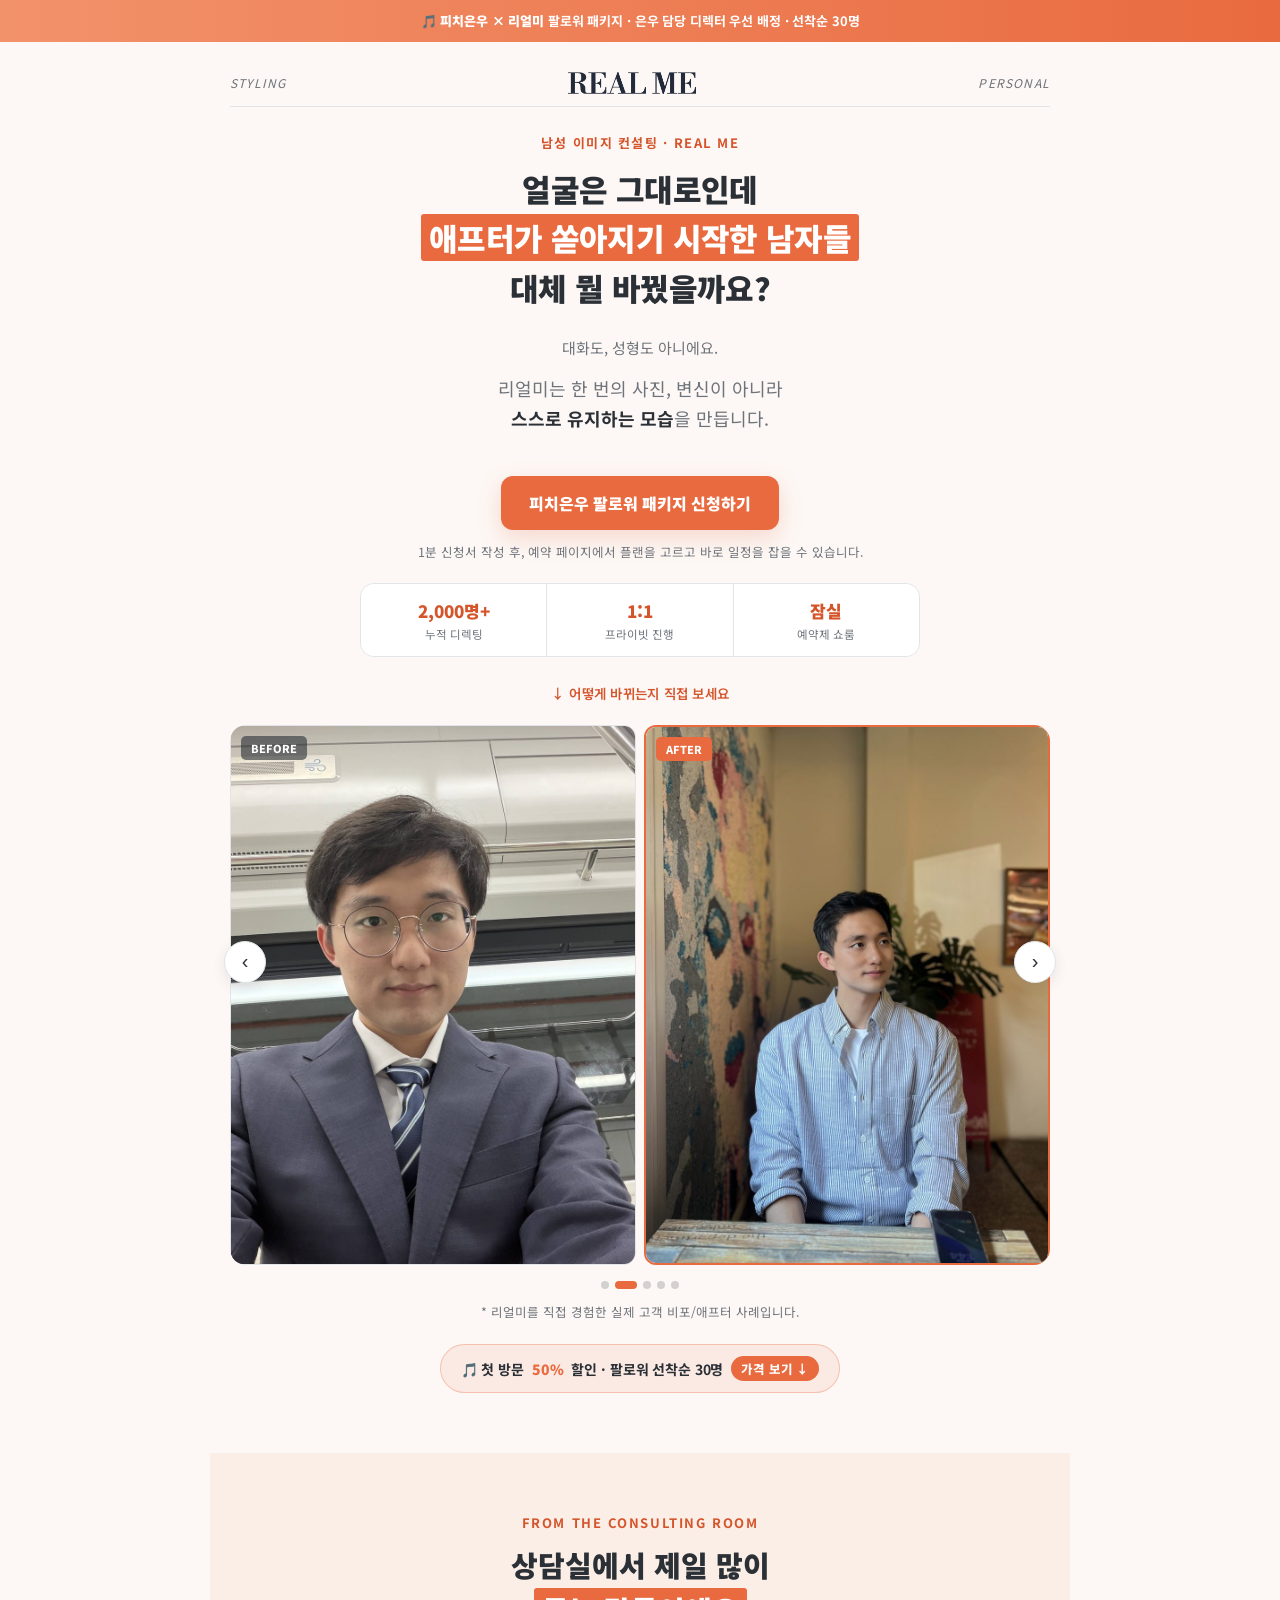
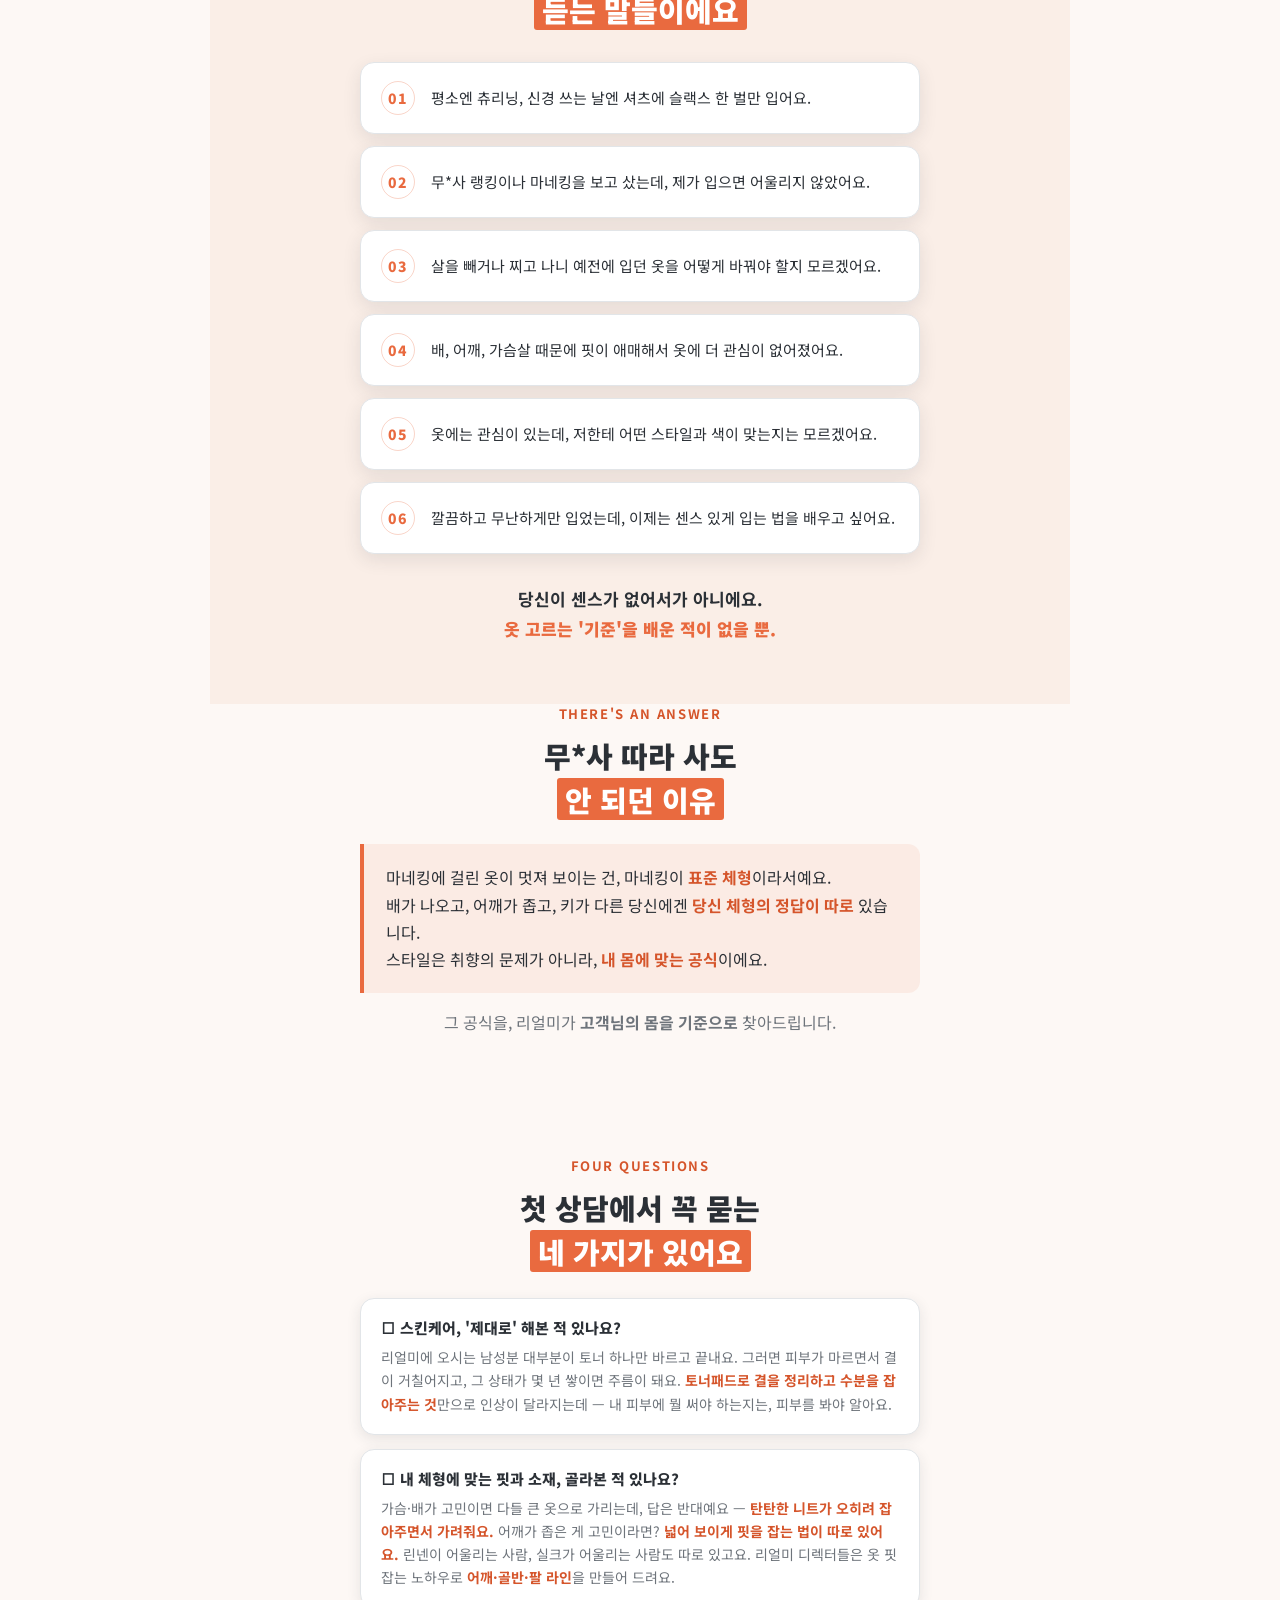
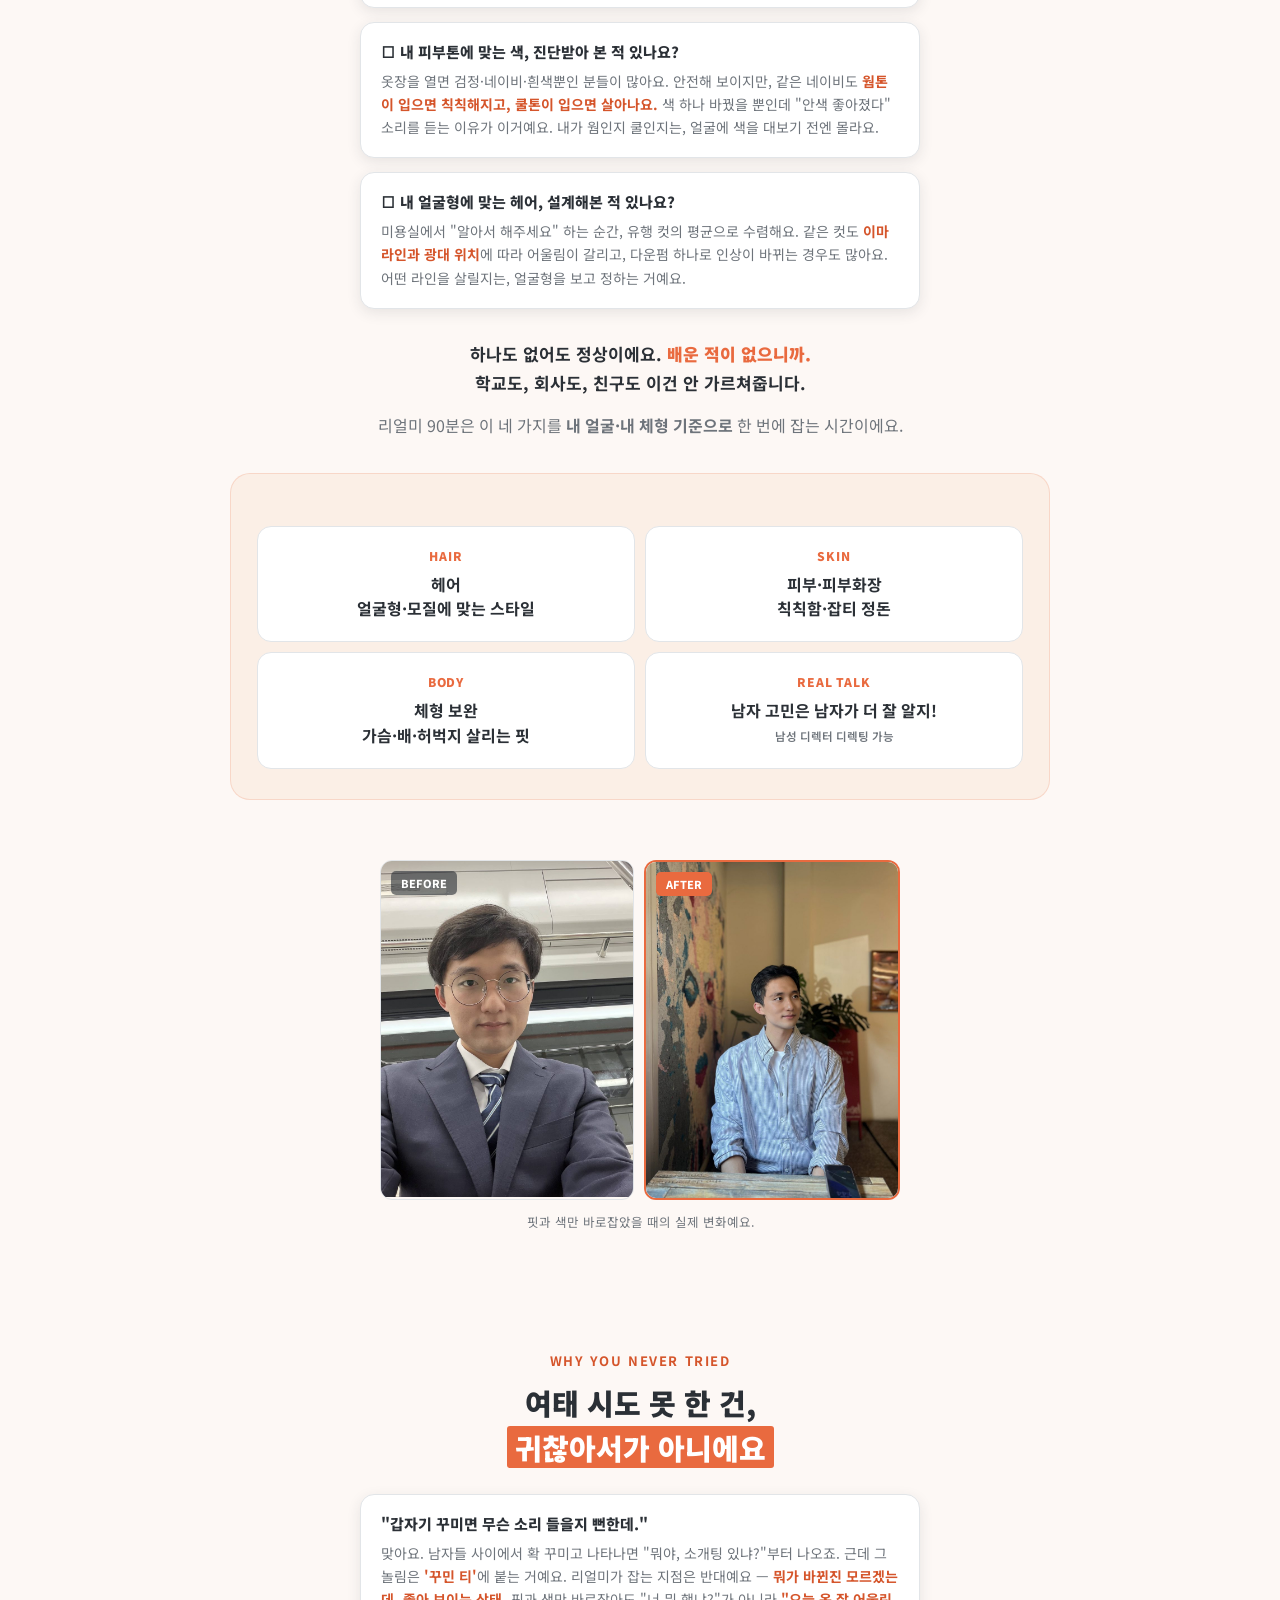
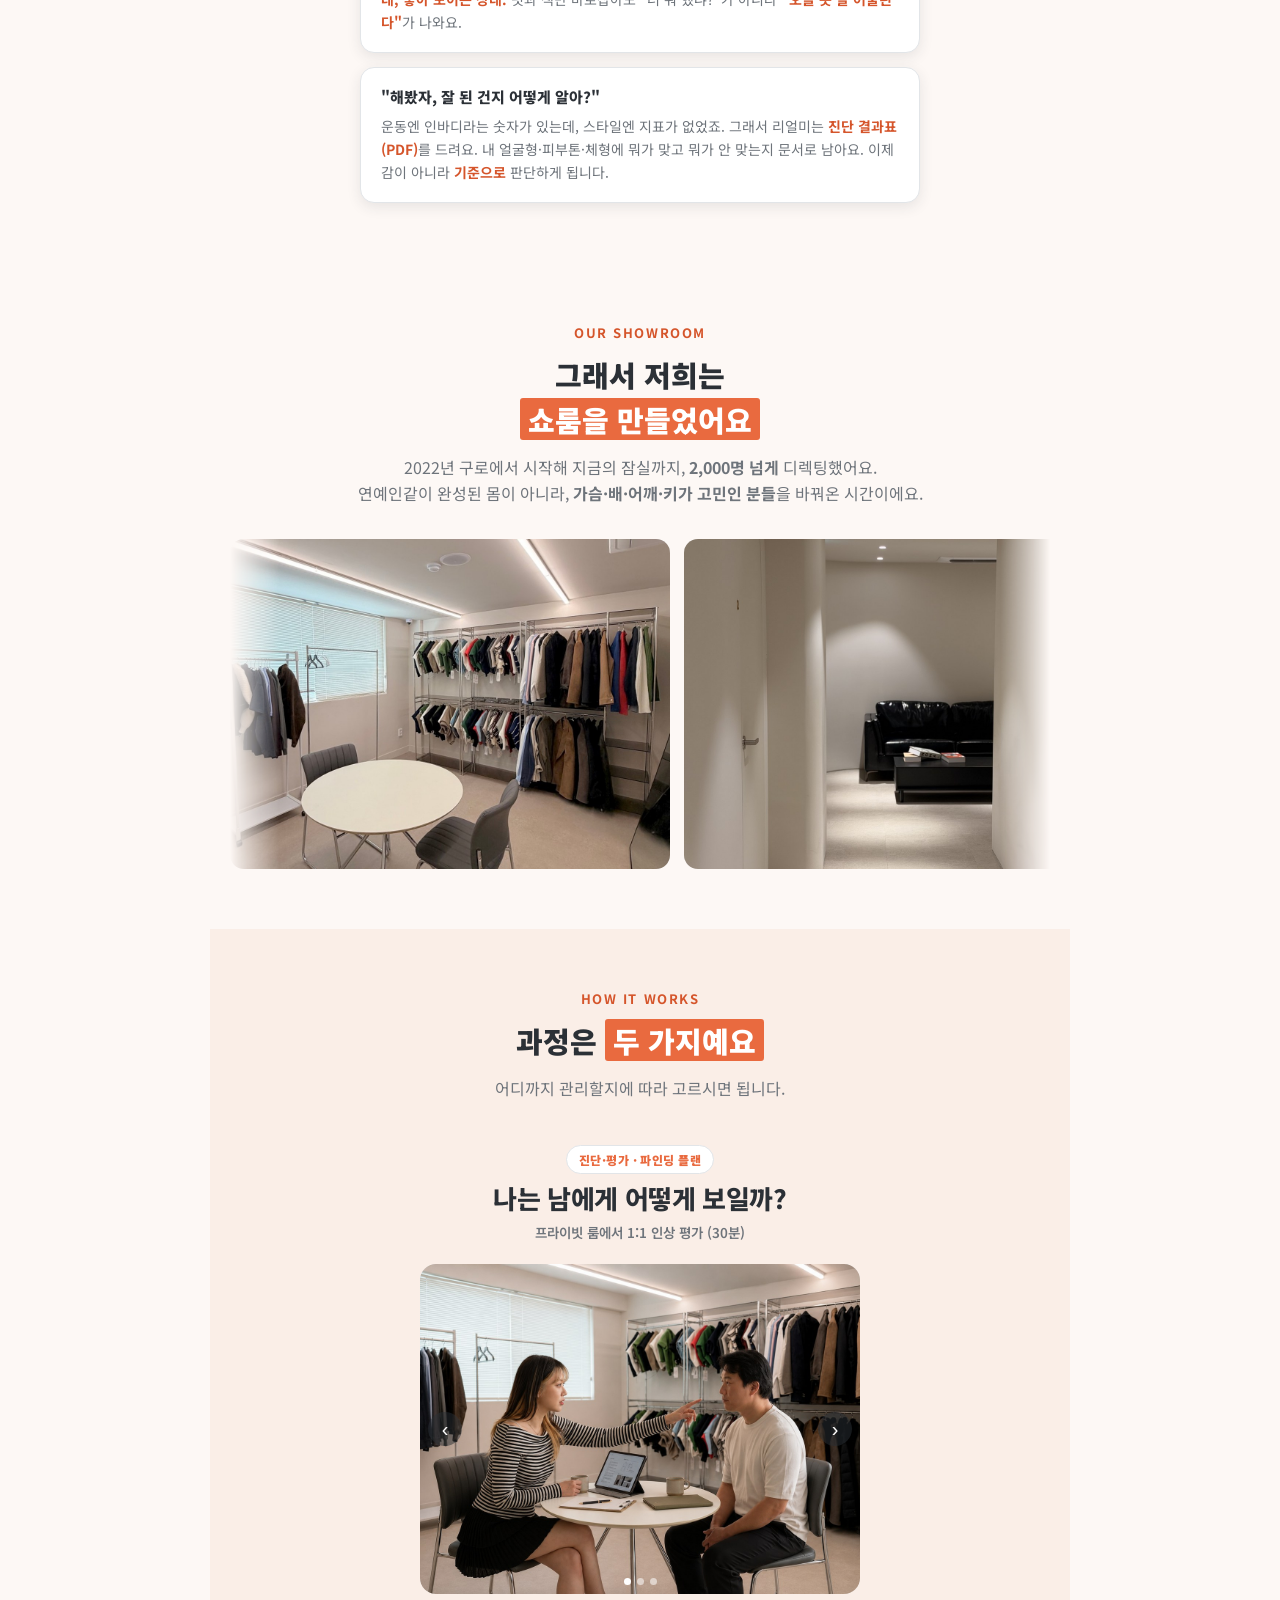
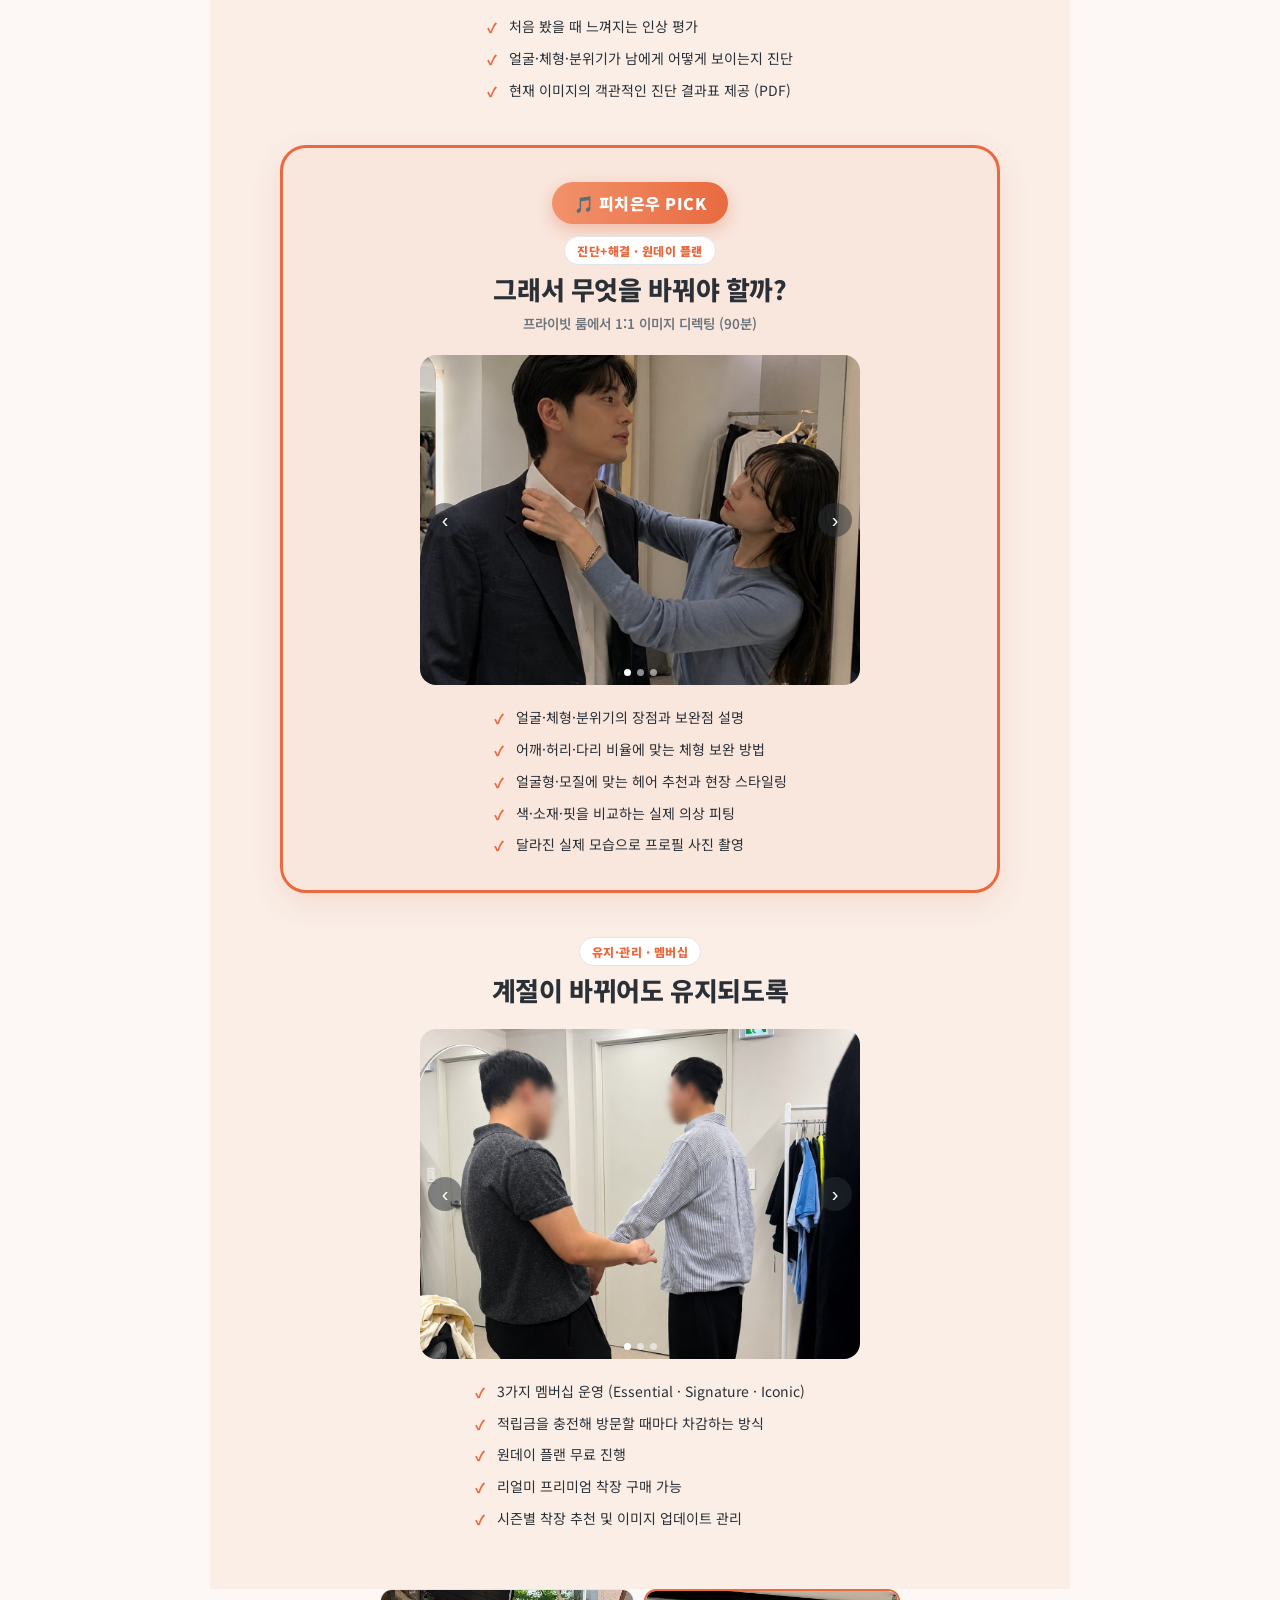
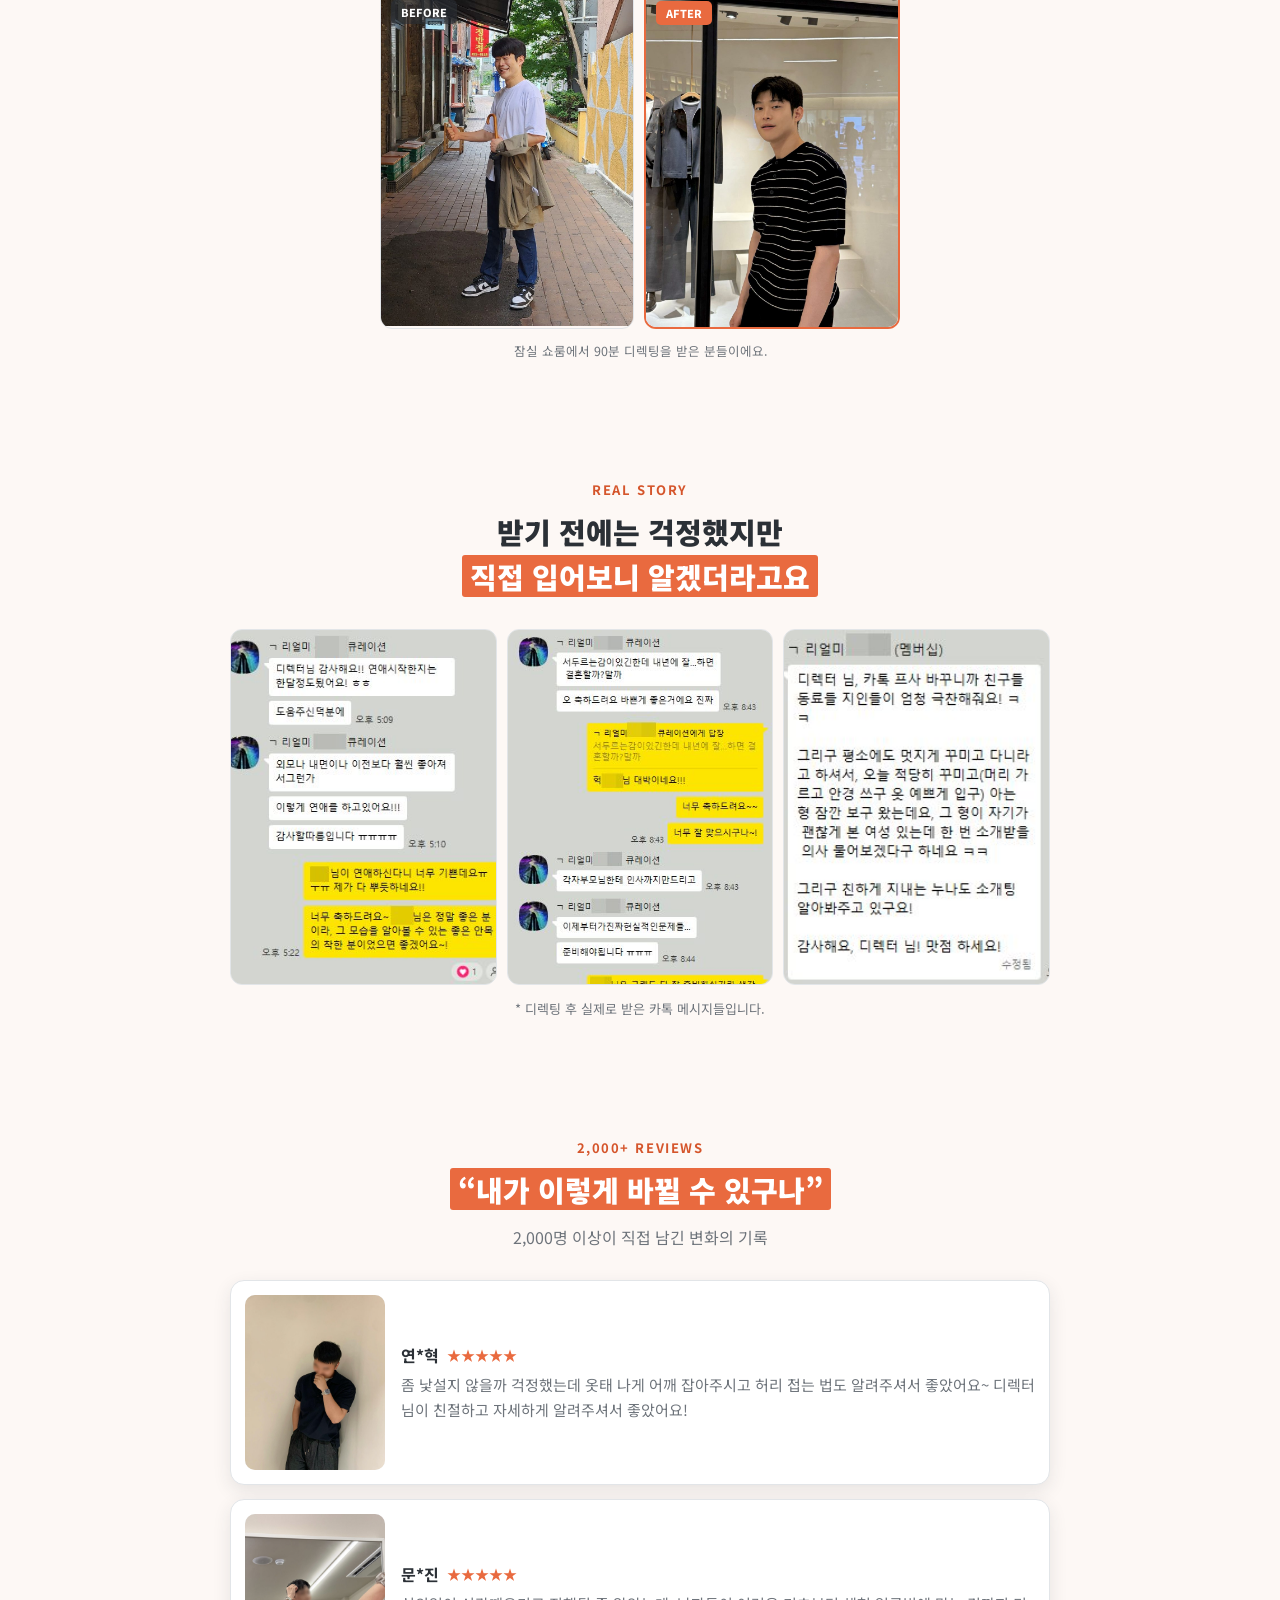
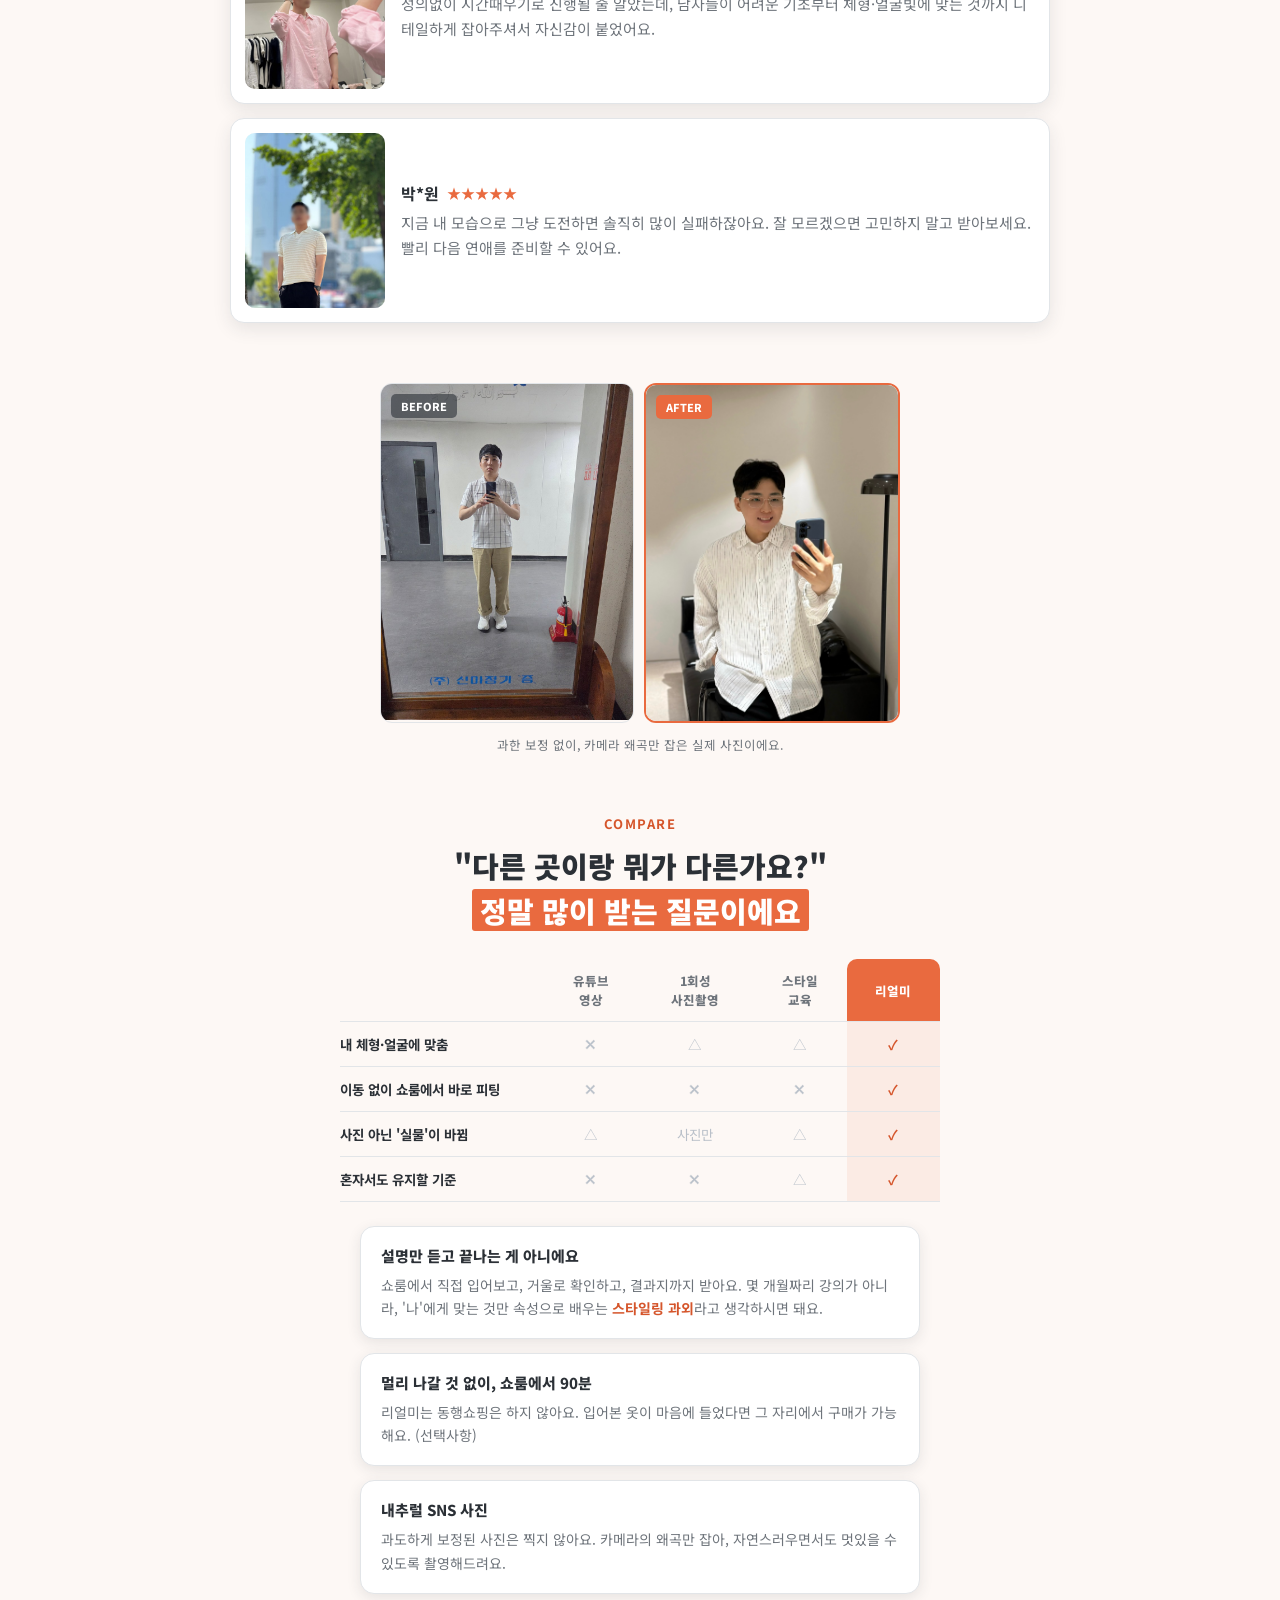
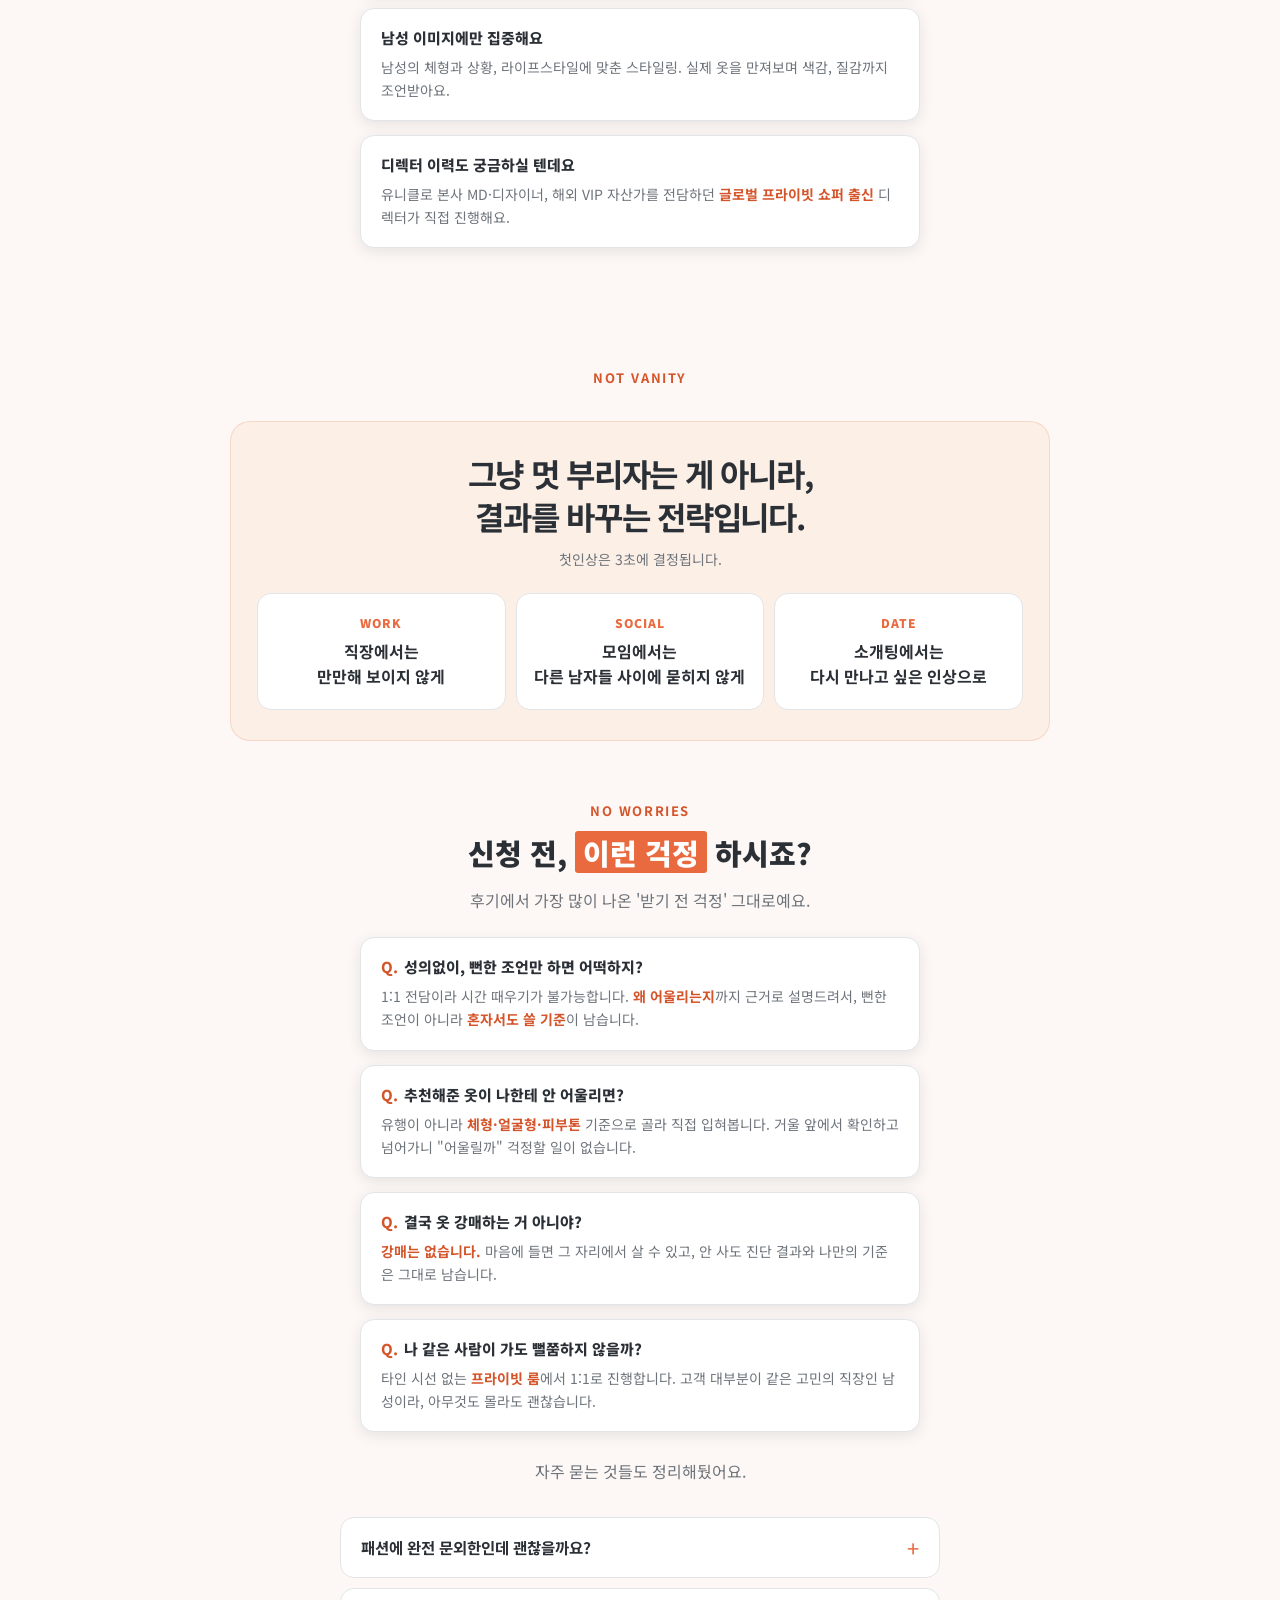
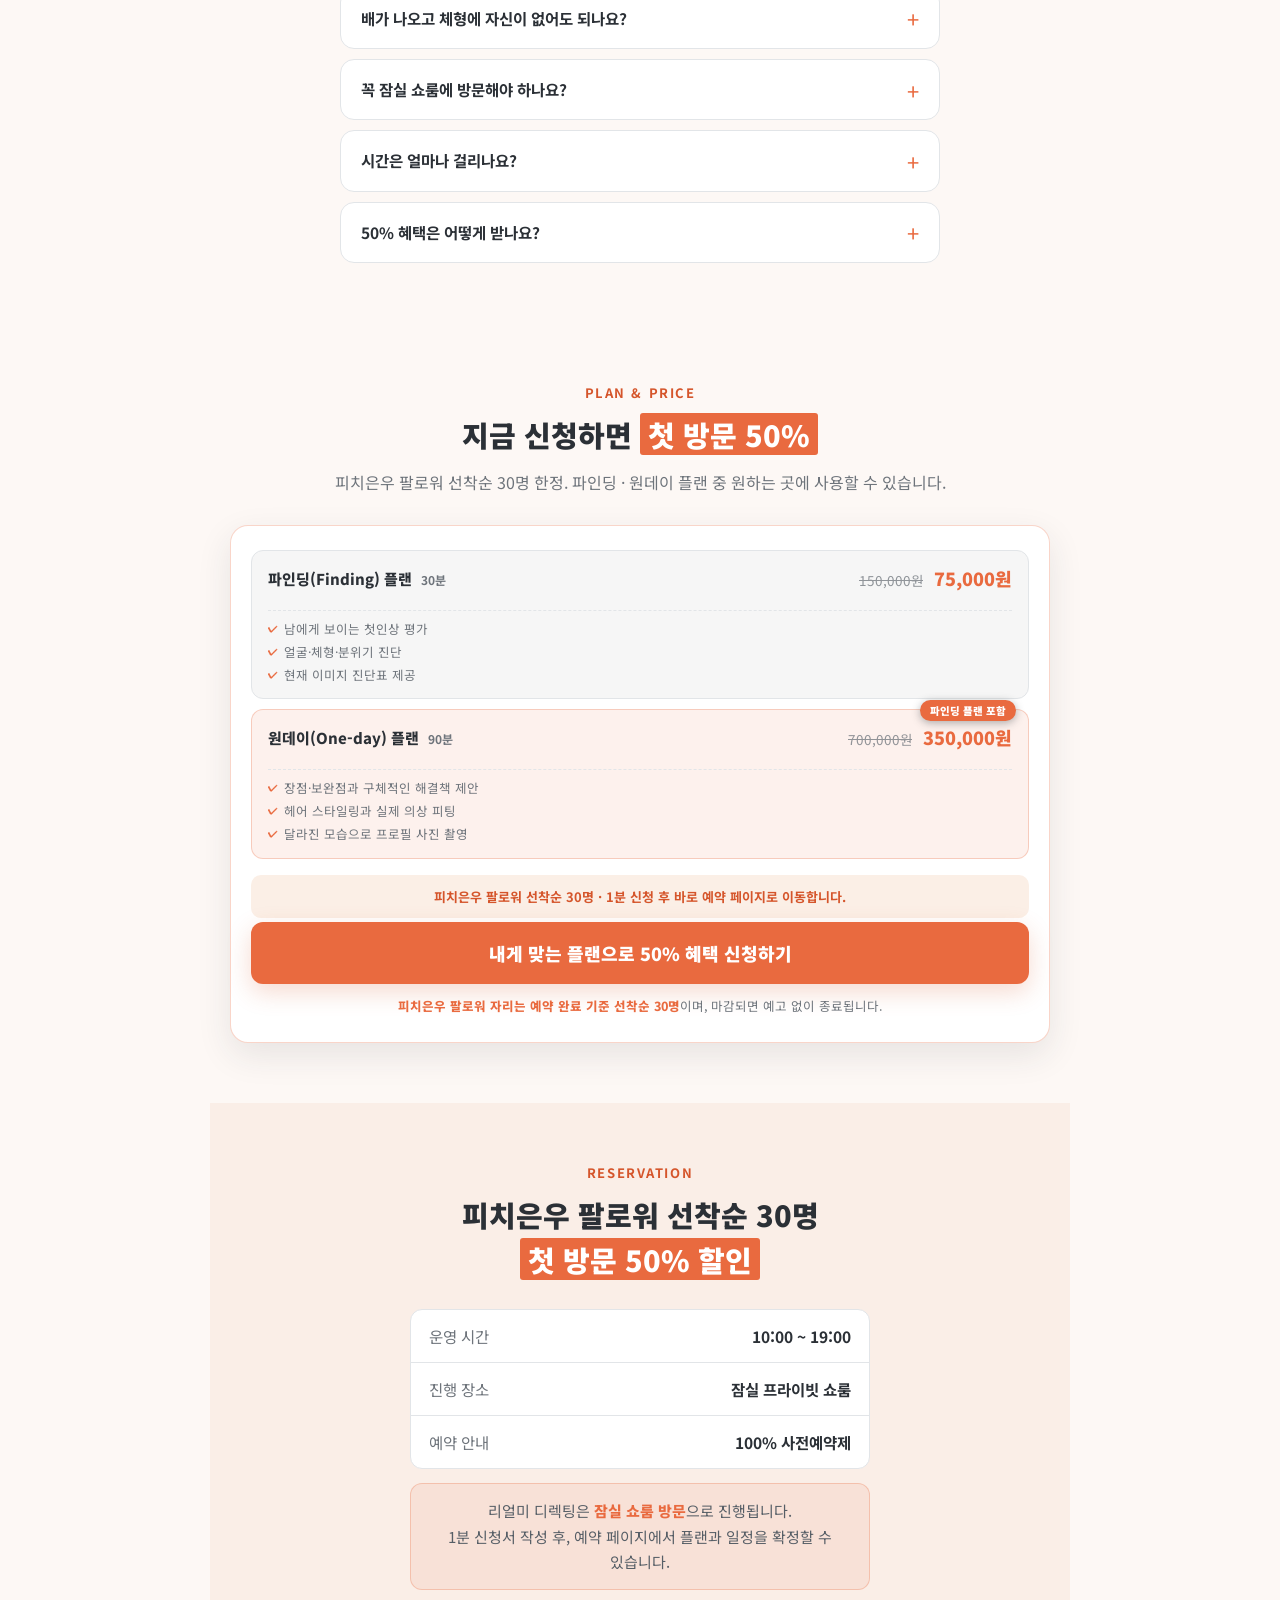
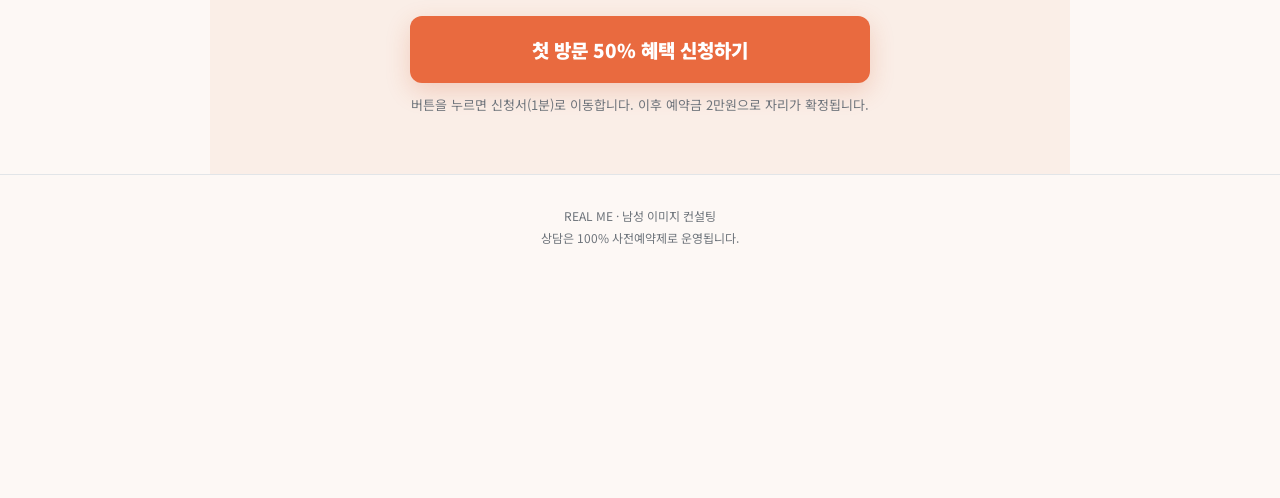
==== commit c3376608: "광고 캠페인 꼬리표(UTM) → 예약금 결제번호 연결 스니펫 추가 (러버블 인입 대시보드)" ====
--- a/pitch/index.html
+++ b/pitch/index.html
@@ -523,5 +523,73 @@
   secs.forEach(function (el) { io.observe(el); });
 })();
 </script>
+<!-- ▼ 광고 캠페인 꼬리표 → 예약금 결제번호 연결 (러버블 인입 대시보드 요청, 2026-10-08) — </body> 바로 전 ▼ -->
+<script>
+(function () {
+  var ENDPOINT = 'https://ztwowgfqatizbjwsbtqs.supabase.co/functions/v1/deposit-utm-capture';
+  var KEY = 'rm_pay_utm', TTL = 7 * 864e5;
+  var KEYS = ['utm_source', 'utm_medium', 'utm_campaign', 'utm_content', 'utm_term'];
+  var LIVE = /(^|\.)real-me\.co\.kr$/.test(location.hostname);   // 로컬·데모 페이지에서는 서버로 보내지 않음
+  function load() { try { var o = JSON.parse(localStorage.getItem(KEY) || 'null'); if (o && o.ts && Date.now() - o.ts < TTL) return o; } catch (e) {} return null; }
+  function store(o) { try { localStorage.setItem(KEY, JSON.stringify(o)); } catch (e) {} }
+  // 1) 링크의 꼬리표를 브라우저에 7일 보관. 새 광고 클릭(utm_campaign 있음)이면 통째로 교체, 아니면 빈 칸만 보충
+  //    — 타입폼→결제 페이지로 넘어올 때 utm_source 가 기존형/신규형 버킷값으로 바뀌어 오므로 랜딩에서 저장한 원값을 지킨다
+  try {
+    var q = new URLSearchParams(location.search), o = {}, has = false;
+    KEYS.forEach(function (k) { var v = q.get(k); if (v) { o[k] = v; has = true; } });
+    if (has) {
+      var prev = load();
+      if (o.utm_campaign || !prev) { o.host = location.hostname; o.landing = location.pathname; o.ts = Date.now(); store(o); }
+      else { KEYS.forEach(function (k) { if (!prev[k] && o[k]) prev[k] = o[k]; }); store(prev); }
+    }
+  } catch (e) {}
+  // 2) 결제번호가 정해지면 그 번호에 꼬리표를 붙여 서버로 (페이지 동작에는 영향 없음)
+  var sent = {};
+  function send(mulNo) {
+    try {
+      if (!mulNo || sent[mulNo] || !LIVE) return;
+      var u = load(); if (!u) return;
+      u = JSON.parse(JSON.stringify(u)); delete u.ts;
+      u.mul_no = String(mulNo);
+      var p = document.querySelector('input[name="phone"], #input-phone, input[type="tel"]');
+      if (p && p.value) u.phone = String(p.value).replace(/\D/g, '');
+      var n = document.querySelector('input[name="name"], #input-name');
+      if (n && n.value) u.name = n.value.trim();
+      u.page = location.pathname;
+      sent[mulNo] = true;
+      var body = new Blob([JSON.stringify(u)], { type: 'text/plain' });
+      if (!(navigator.sendBeacon && navigator.sendBeacon(ENDPOINT, body))) {
+        fetch(ENDPOINT, { method: 'POST', body: body, keepalive: true, mode: 'no-cors' }).catch(function () {});
+      }
+    } catch (e) {}
+  }
+  window.rmSendUtm = send; // 결제번호를 아는 곳에서 직접 호출 가능: rmSendUtm('결제번호')
+  // 3) 결제 생성 요청(create-payment / create-payment-v2) 응답에서 결제번호를 꺼내 전송.
+  //    응답을 다 읽은 뒤에 페이지로 넘겨서, 결제창으로 이동하기 전에 전송이 끝나게 한다.
+  if (window.fetch) {
+    var orig = window.fetch;
+    window.fetch = function () {
+      var url = arguments[0], out = orig.apply(this, arguments);
+      try {
+        var s = typeof url === 'string' ? url : ((url && url.url) || '');
+        if (s.indexOf('create-payment') > -1) {
+          out = out.then(function (r) {
+            return r.clone().json().then(function (j) {
+              try {
+                var m = j && (j.mul_no || j.mulNo || (j.data && (j.data.mul_no || j.data.mulNo)));
+                if (!m && j && j.payurl) { var mm = String(j.payurl).match(/[?&](?:mul_no|mulNo|mulno)=([^&#]+)/i); if (mm) m = decodeURIComponent(mm[1]); }
+                if (m) send(m);
+              } catch (e) {}
+              return r;
+            }, function () { return r; });
+          });
+        }
+      } catch (e) {}
+      return out;
+    };
+  }
+})();
+</script>
+<!-- ▲ 캠페인 꼬리표 끝 ▲ -->
 </body>
 </html>
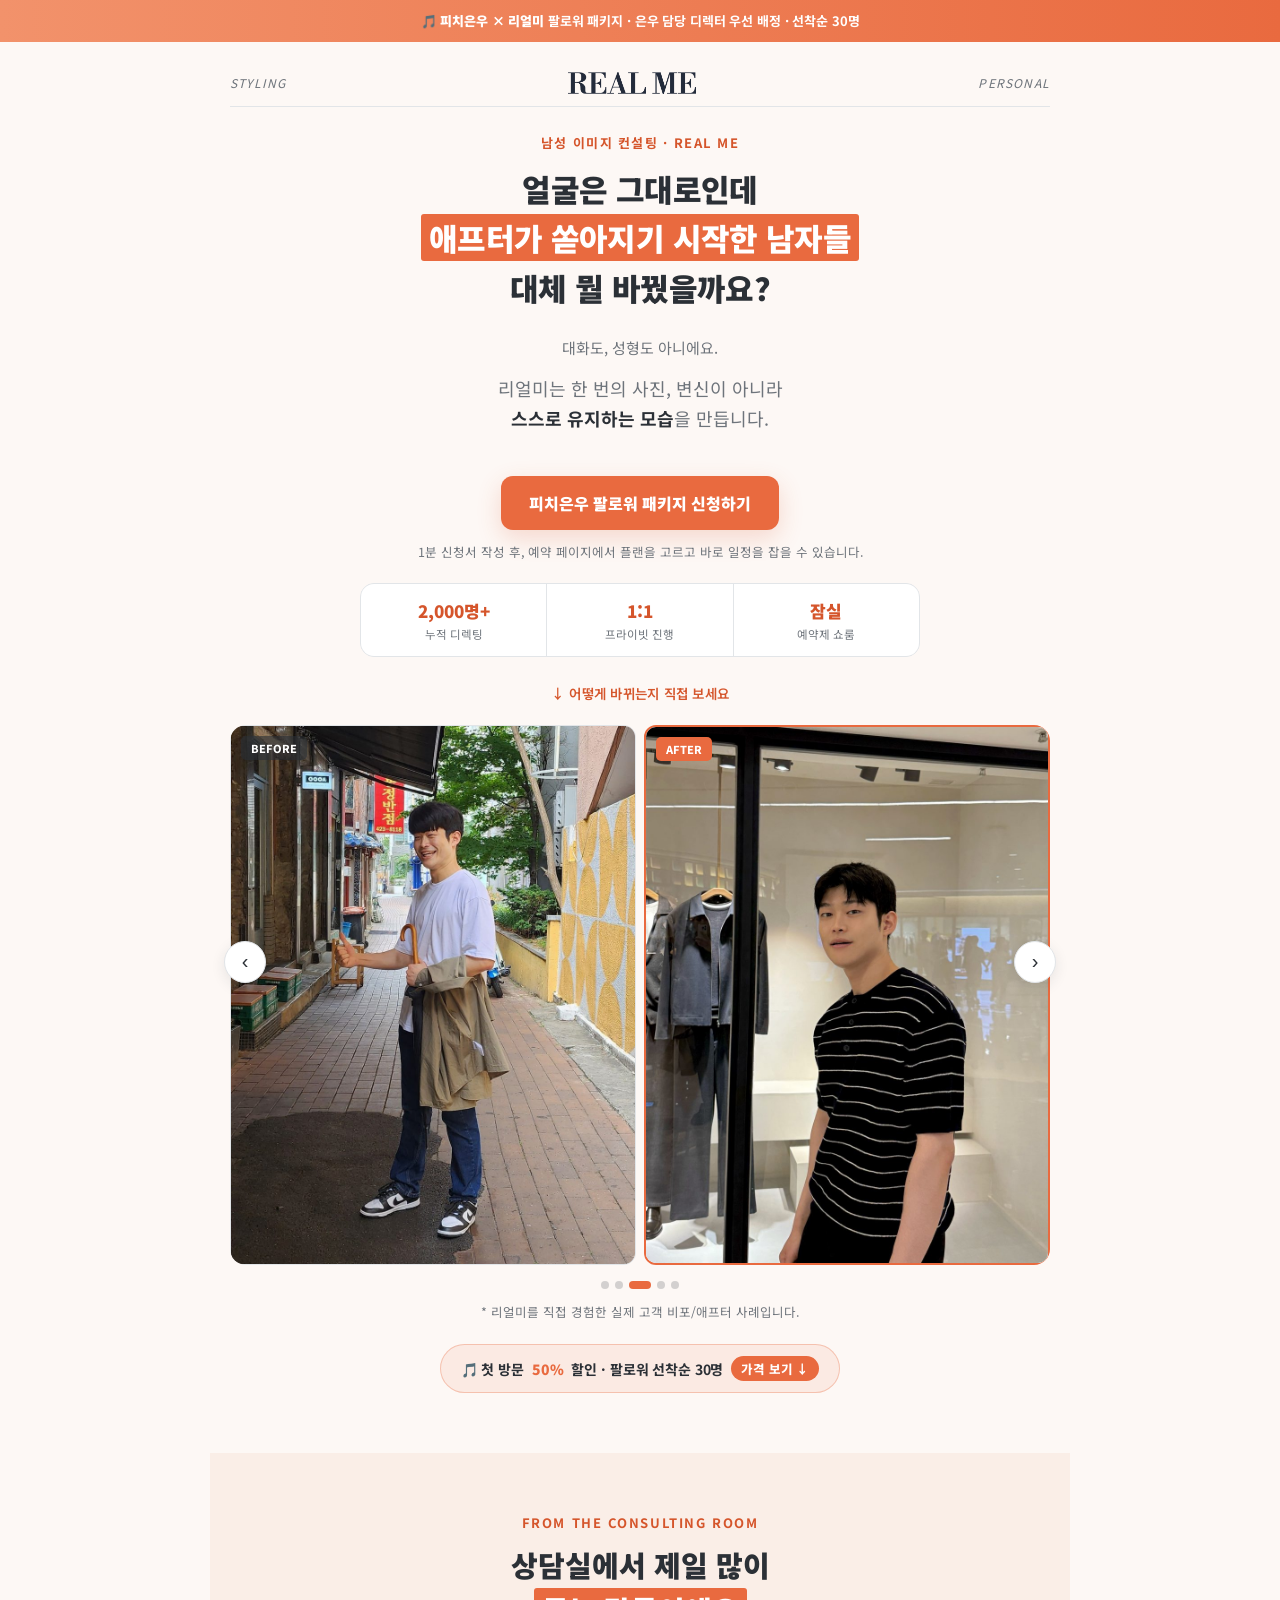
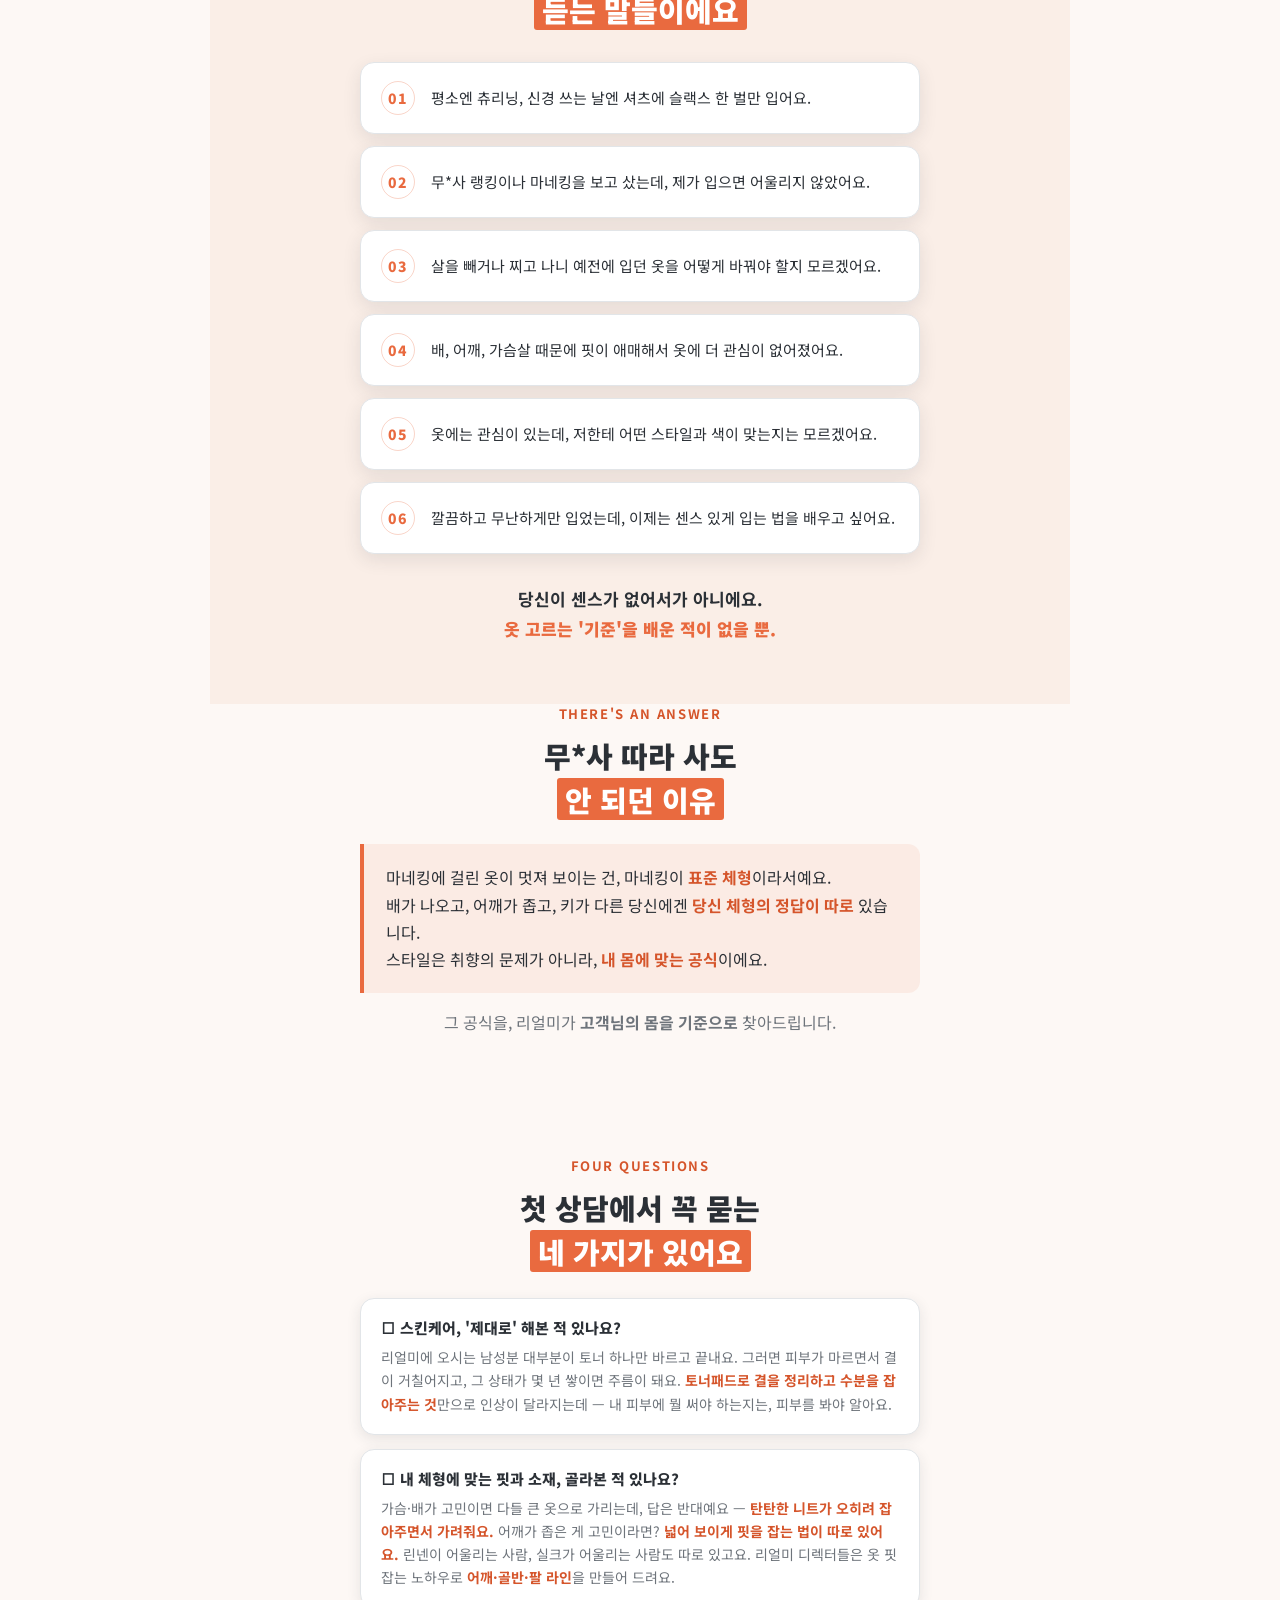
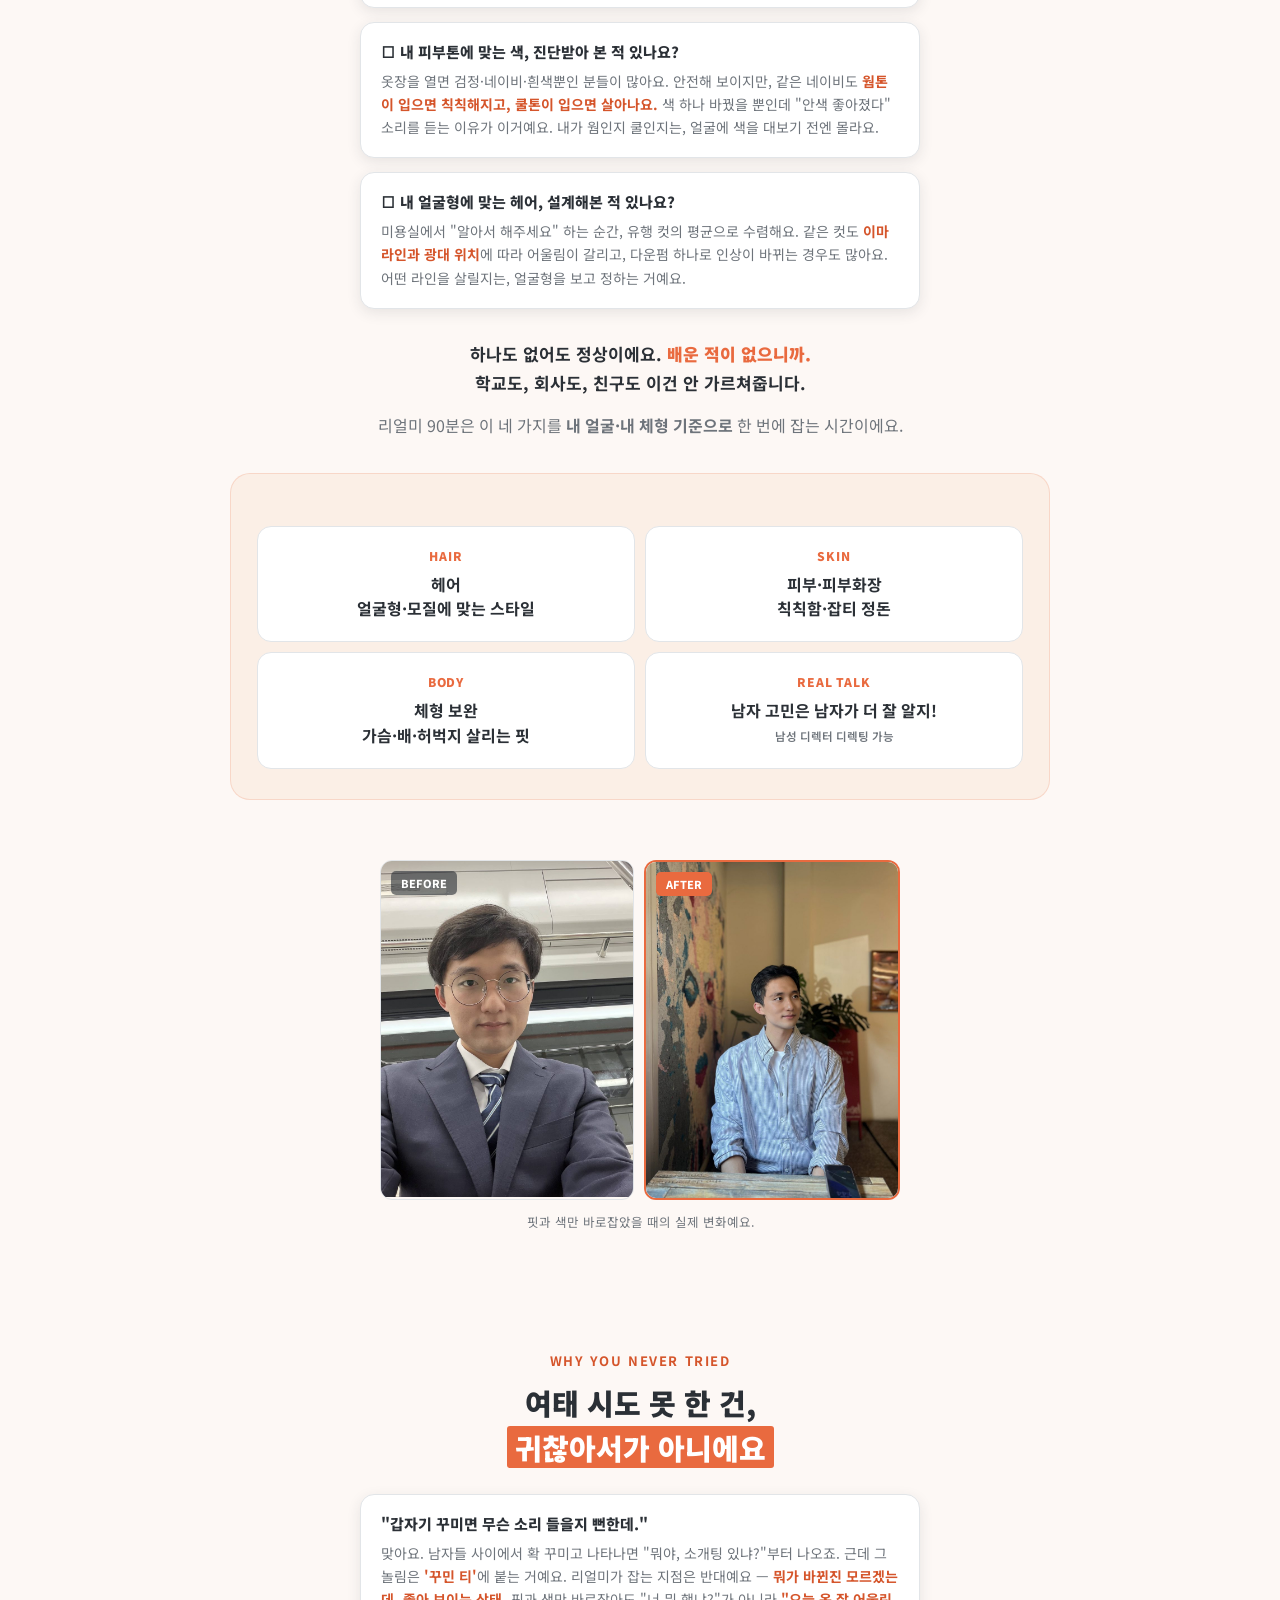
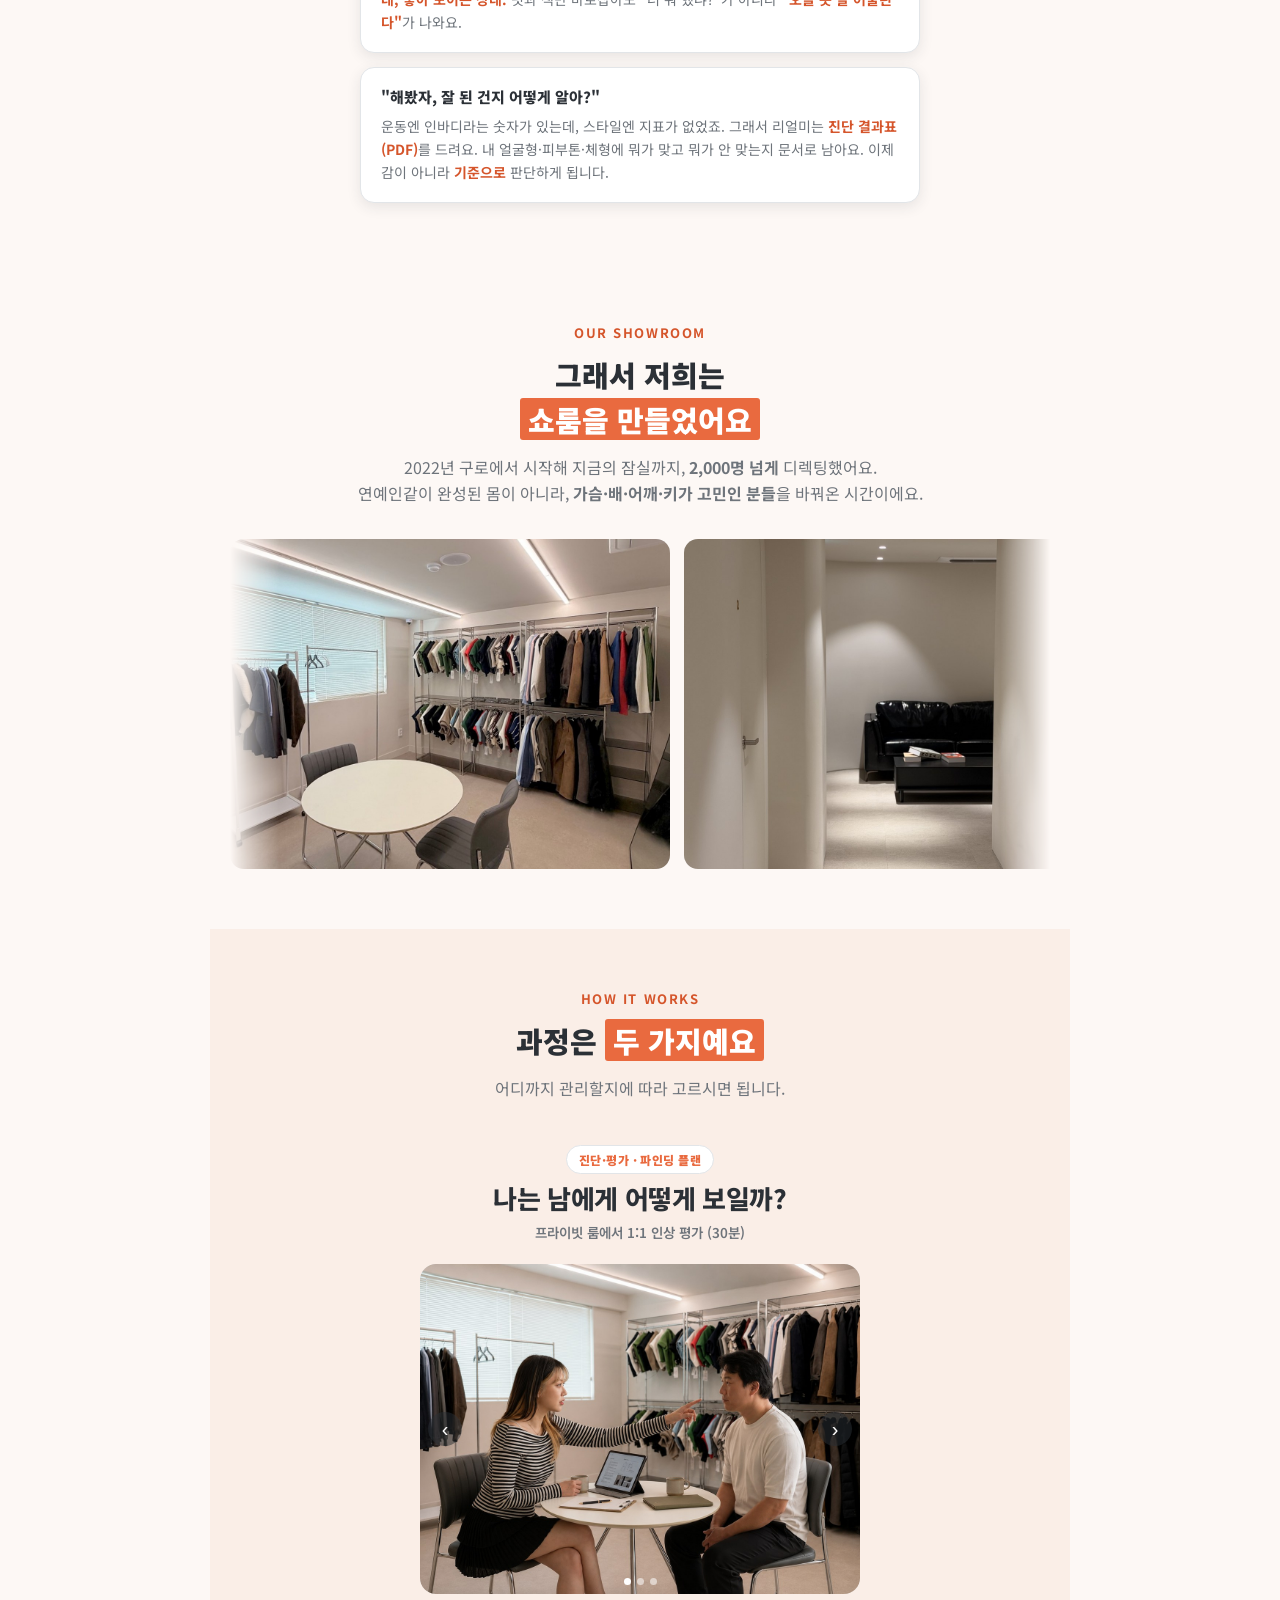
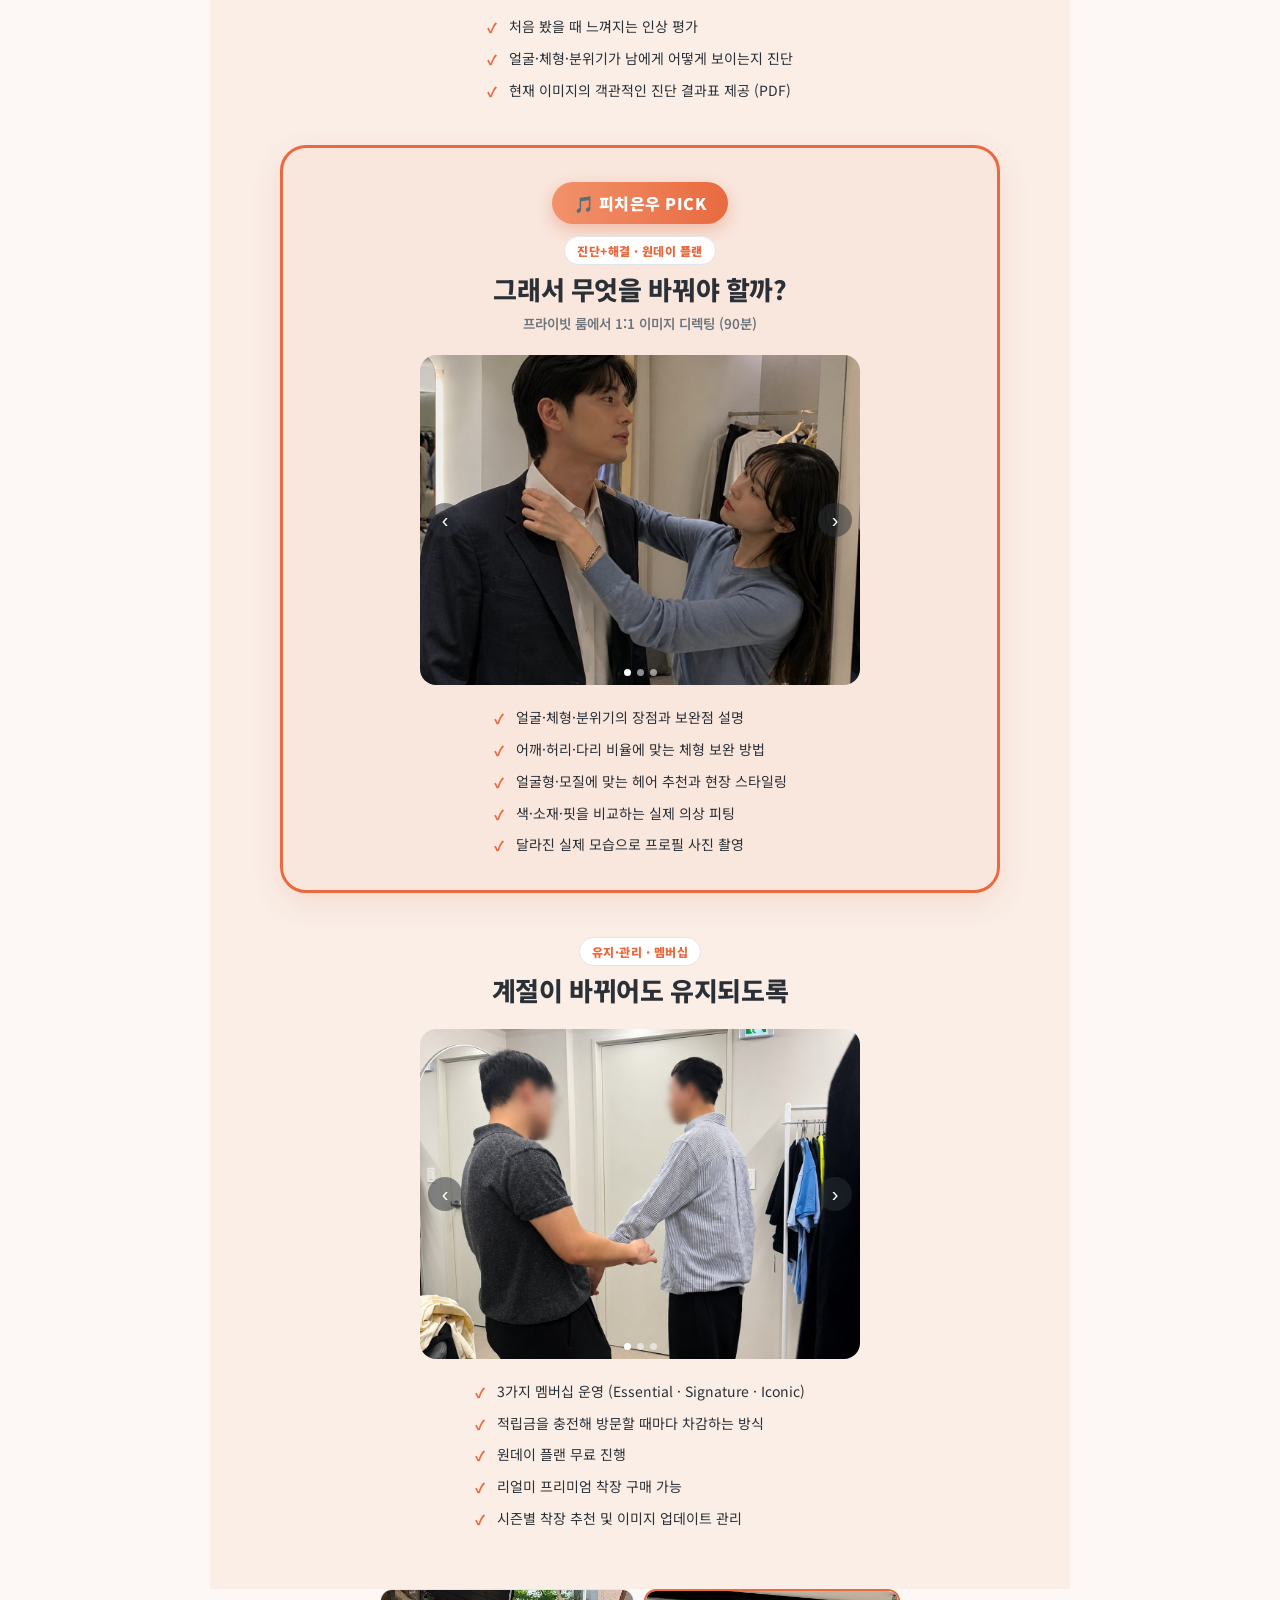
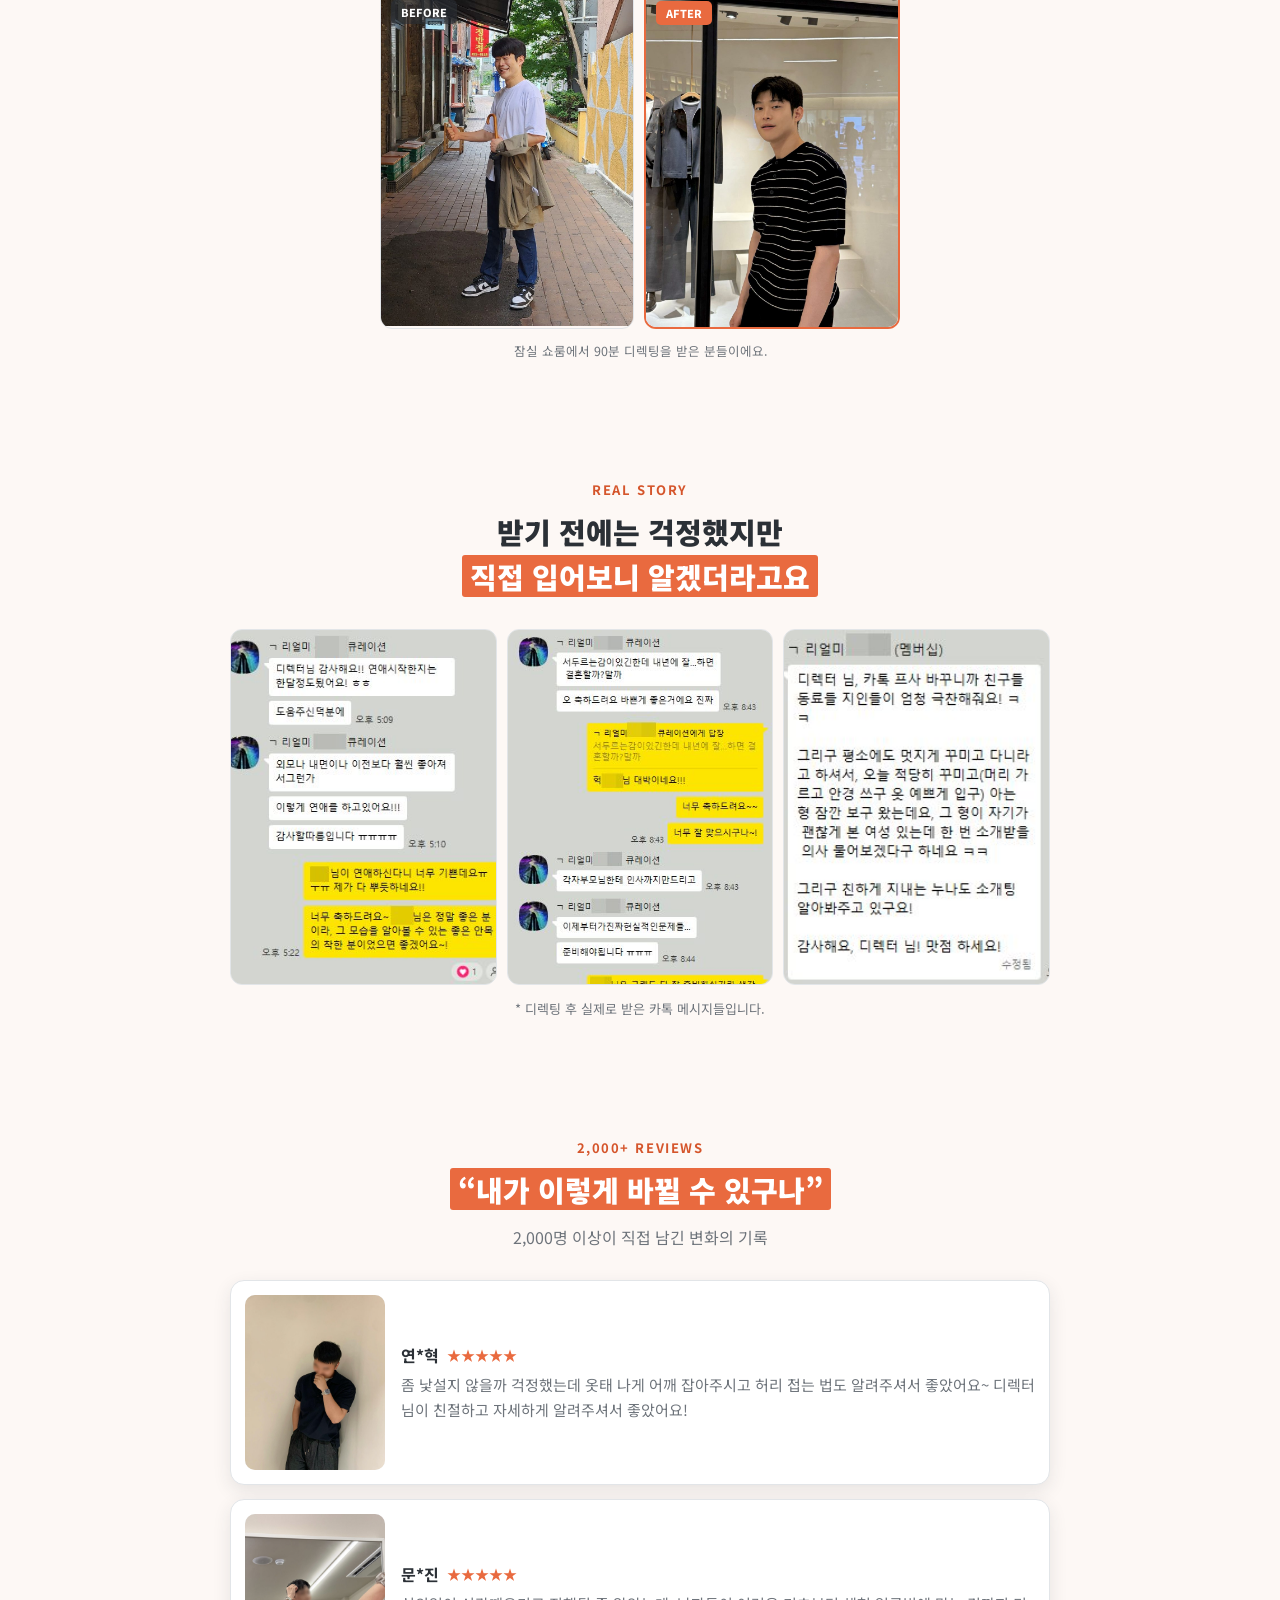
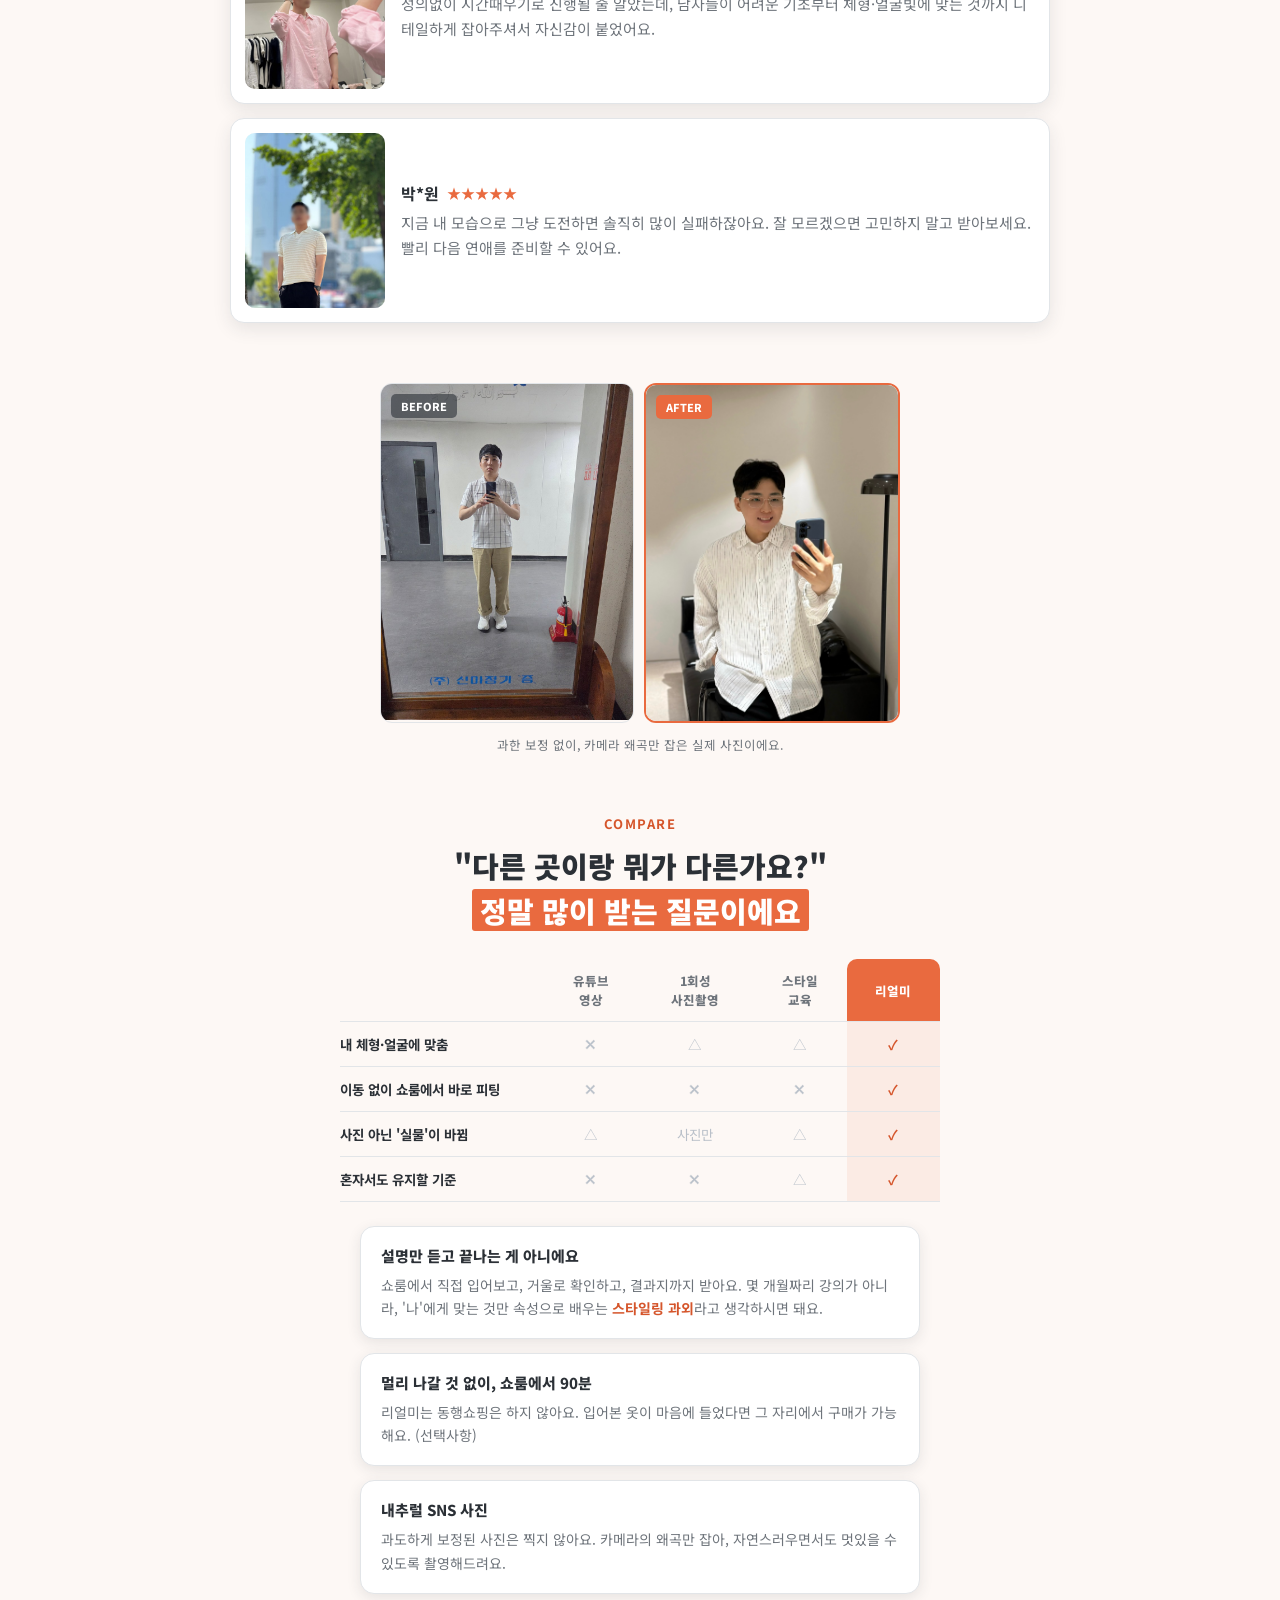
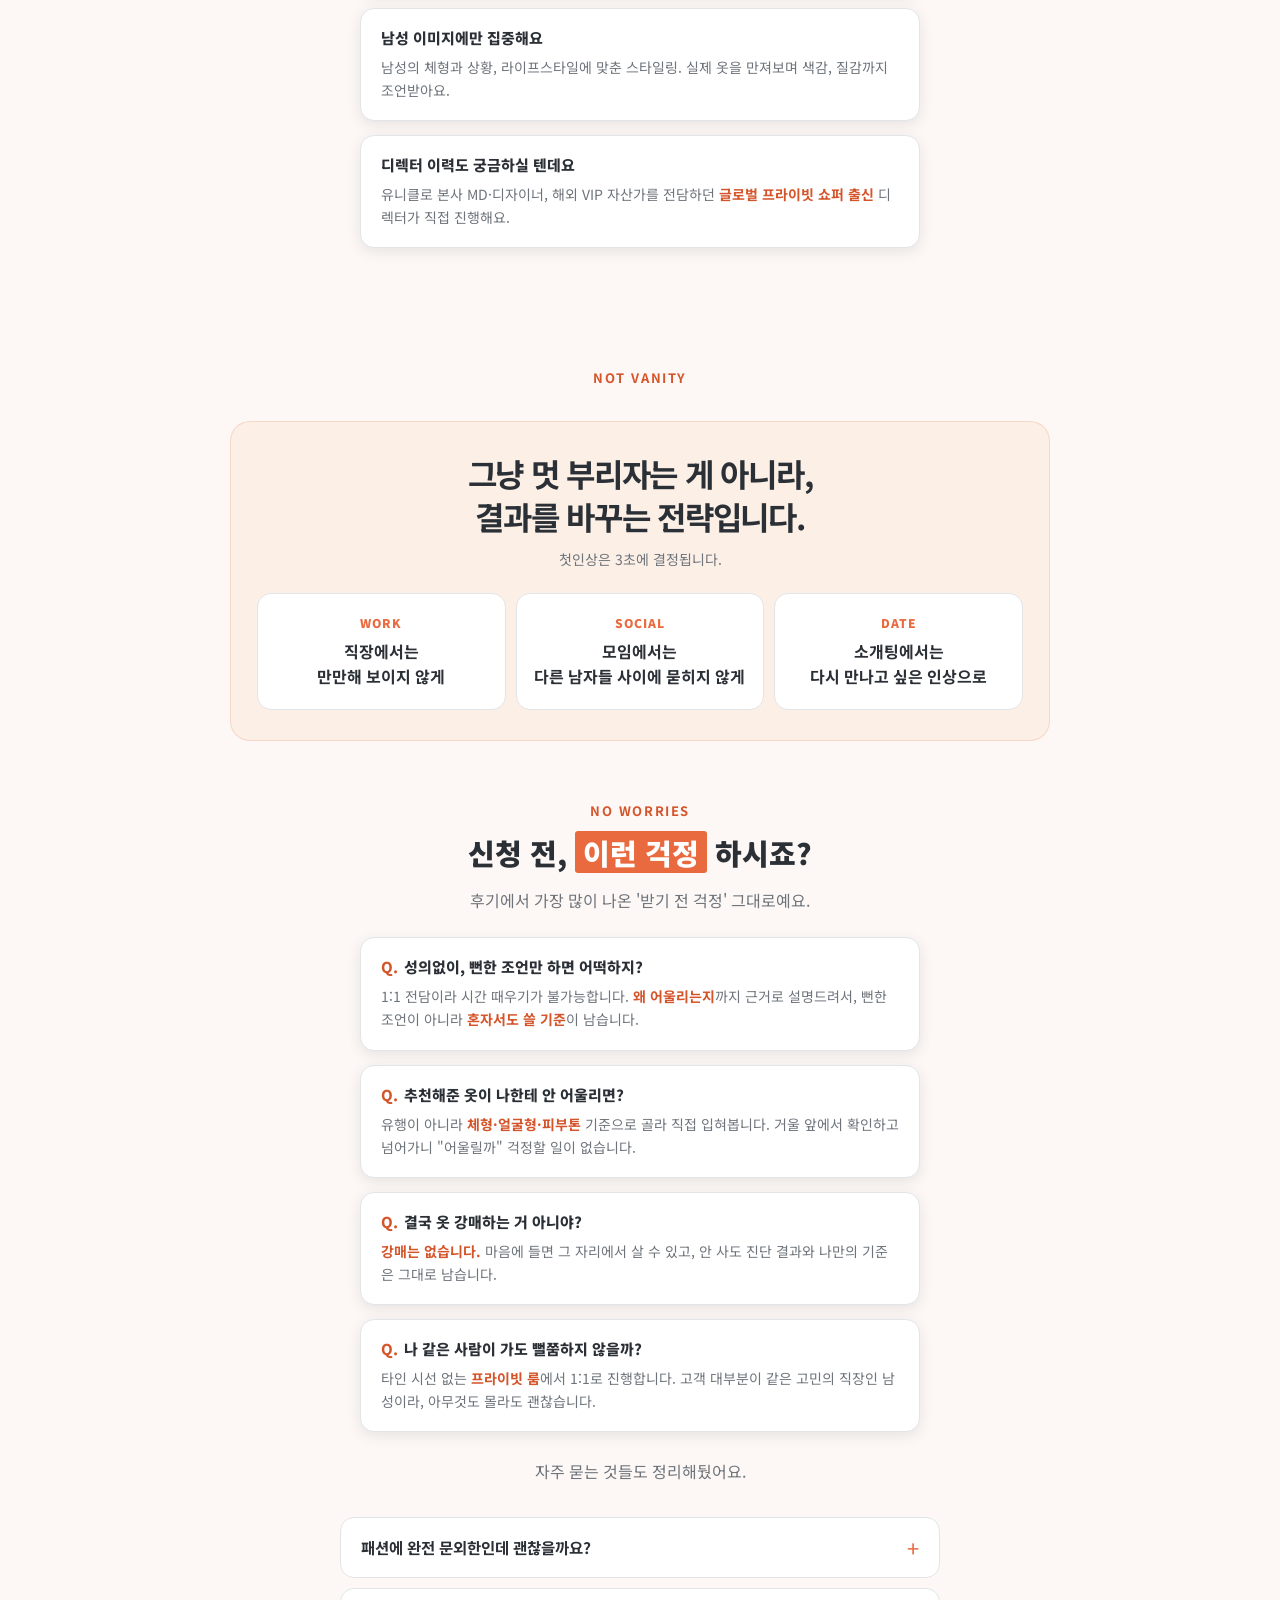
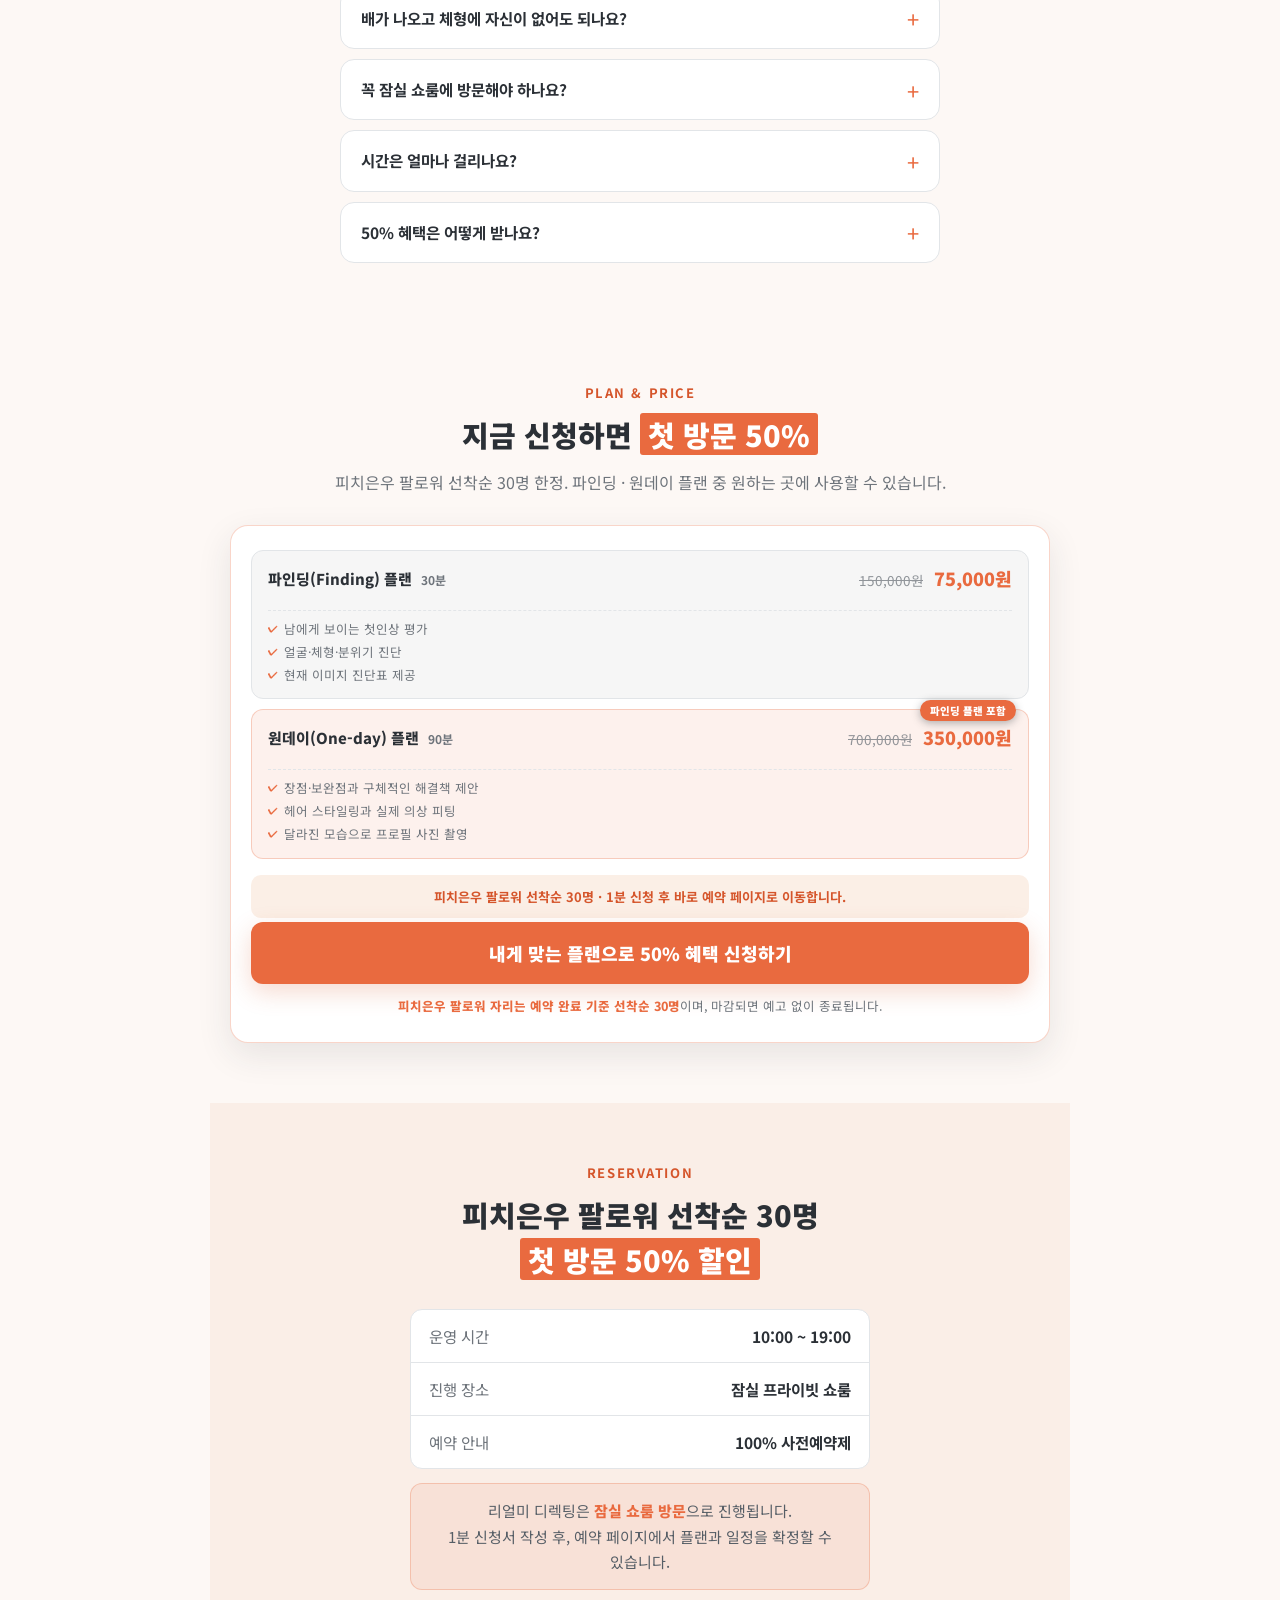
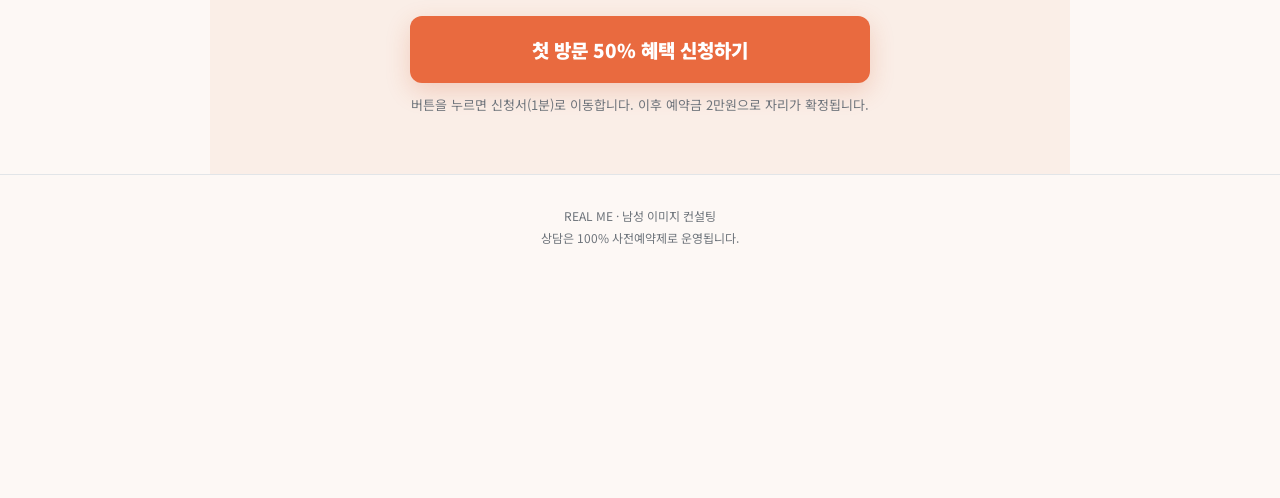
==== commit 1e38dfd6: "캠페인 꼬리표 스니펫: 랜딩 버킷(기존형/신규형)을 채널 대신 landing_variant 로 (러버블 invalid acquisition_channel 대응)" ====
--- a/pitch/index.html
+++ b/pitch/index.html
@@ -534,13 +534,17 @@
   function store(o) { try { localStorage.setItem(KEY, JSON.stringify(o)); } catch (e) {} }
   // 1) 링크의 꼬리표를 브라우저에 7일 보관. 새 광고 클릭(utm_campaign 있음)이면 통째로 교체, 아니면 빈 칸만 보충
   //    — 타입폼→결제 페이지로 넘어올 때 utm_source 가 기존형/신규형 버킷값으로 바뀌어 오므로 랜딩에서 저장한 원값을 지킨다
+  //    랜딩이 utm_source 를 '기존형/신규형/통합형/retarget'(랜딩 버킷)으로 바꿔 넘기므로, 그 값은 채널이 아니라
+  //    landing_variant 로 따로 보내고 채널(utm_source)은 'meta' 로 둔다 — 러버블이 채널을 정해진 목록으로만 받음(10/8 "invalid acquisition_channel: 신규형")
+  var BUCKET = { '기존형': 1, '신규형': 1, '통합형': 1, 'retarget': 1 };
   try {
     var q = new URLSearchParams(location.search), o = {}, has = false;
     KEYS.forEach(function (k) { var v = q.get(k); if (v) { o[k] = v; has = true; } });
+    if (o.utm_source && BUCKET[o.utm_source]) { o.landing_variant = o.utm_source; o.utm_source = 'meta'; }
     if (has) {
       var prev = load();
       if (o.utm_campaign || !prev) { o.host = location.hostname; o.landing = location.pathname; o.ts = Date.now(); store(o); }
-      else { KEYS.forEach(function (k) { if (!prev[k] && o[k]) prev[k] = o[k]; }); store(prev); }
+      else { KEYS.concat(['landing_variant']).forEach(function (k) { if (!prev[k] && o[k]) prev[k] = o[k]; }); store(prev); }
     }
   } catch (e) {}
   // 2) 결제번호가 정해지면 그 번호에 꼬리표를 붙여 서버로 (페이지 동작에는 영향 없음)
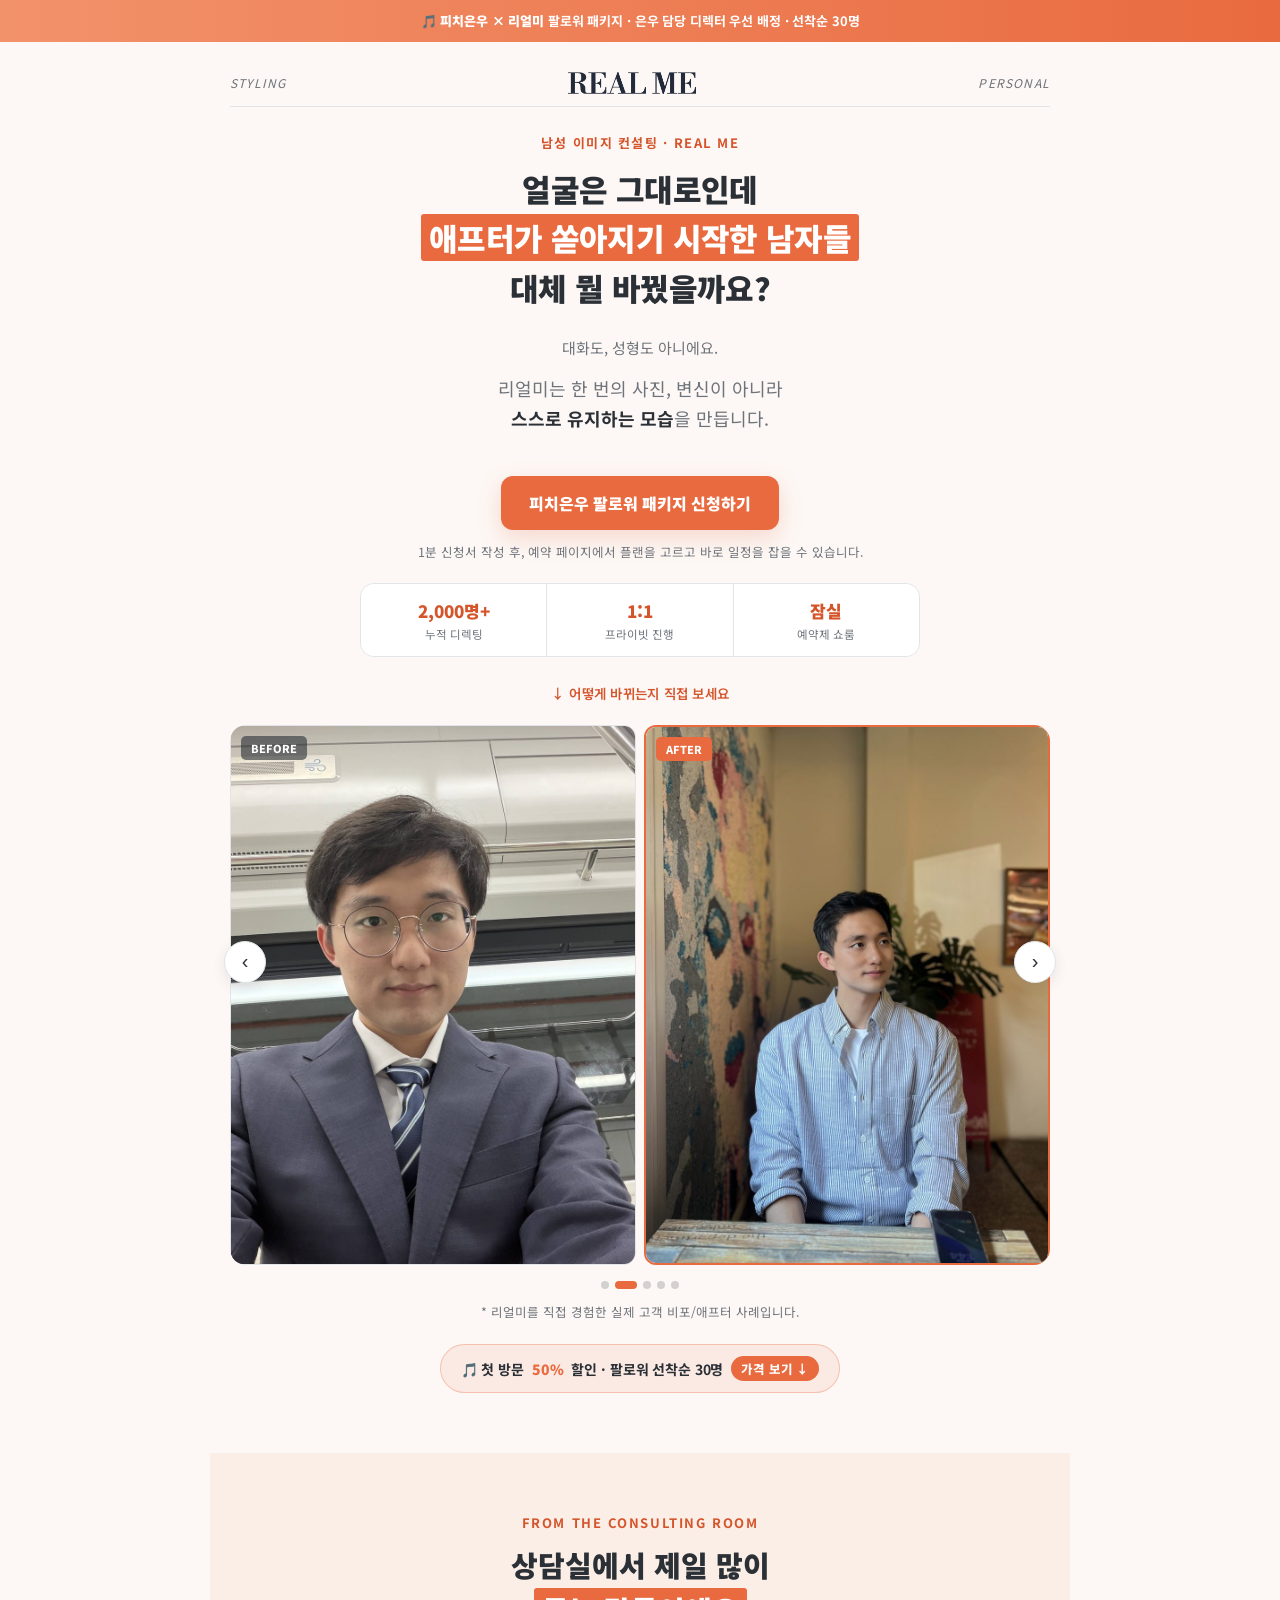
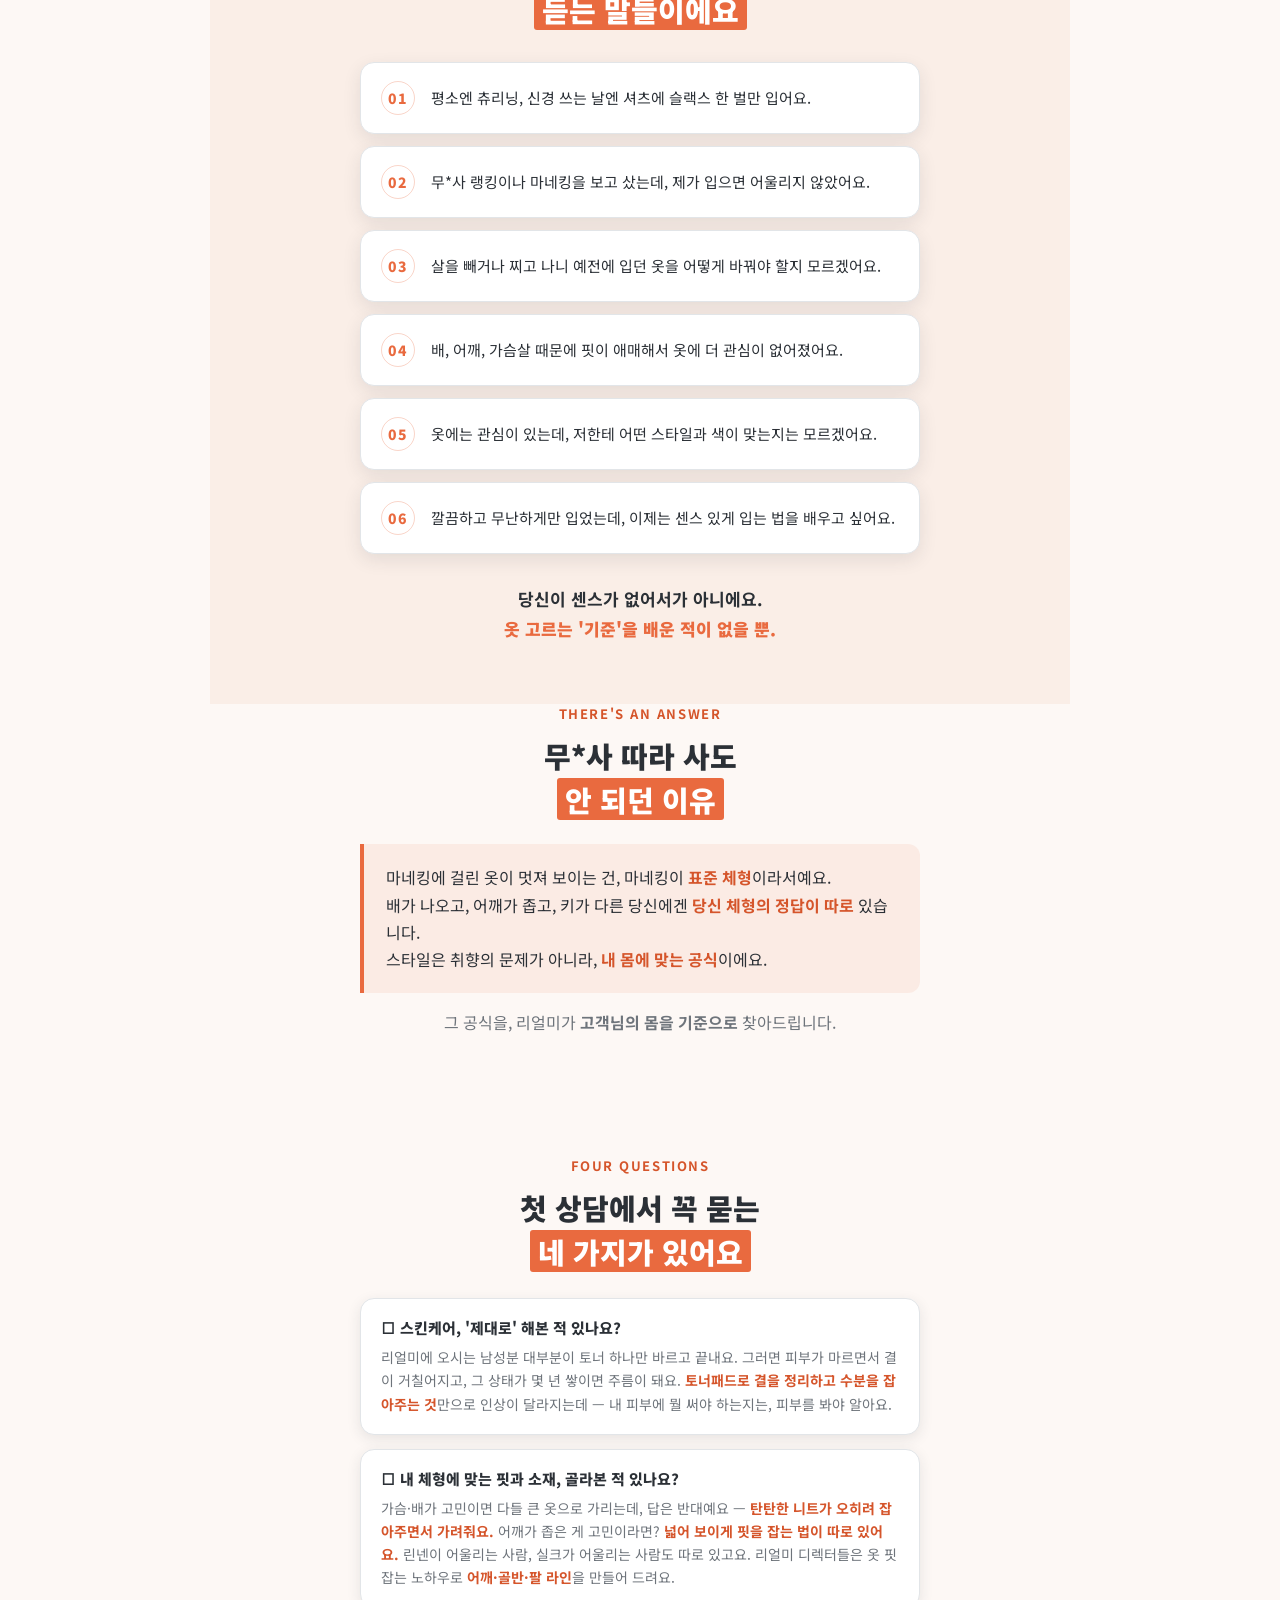
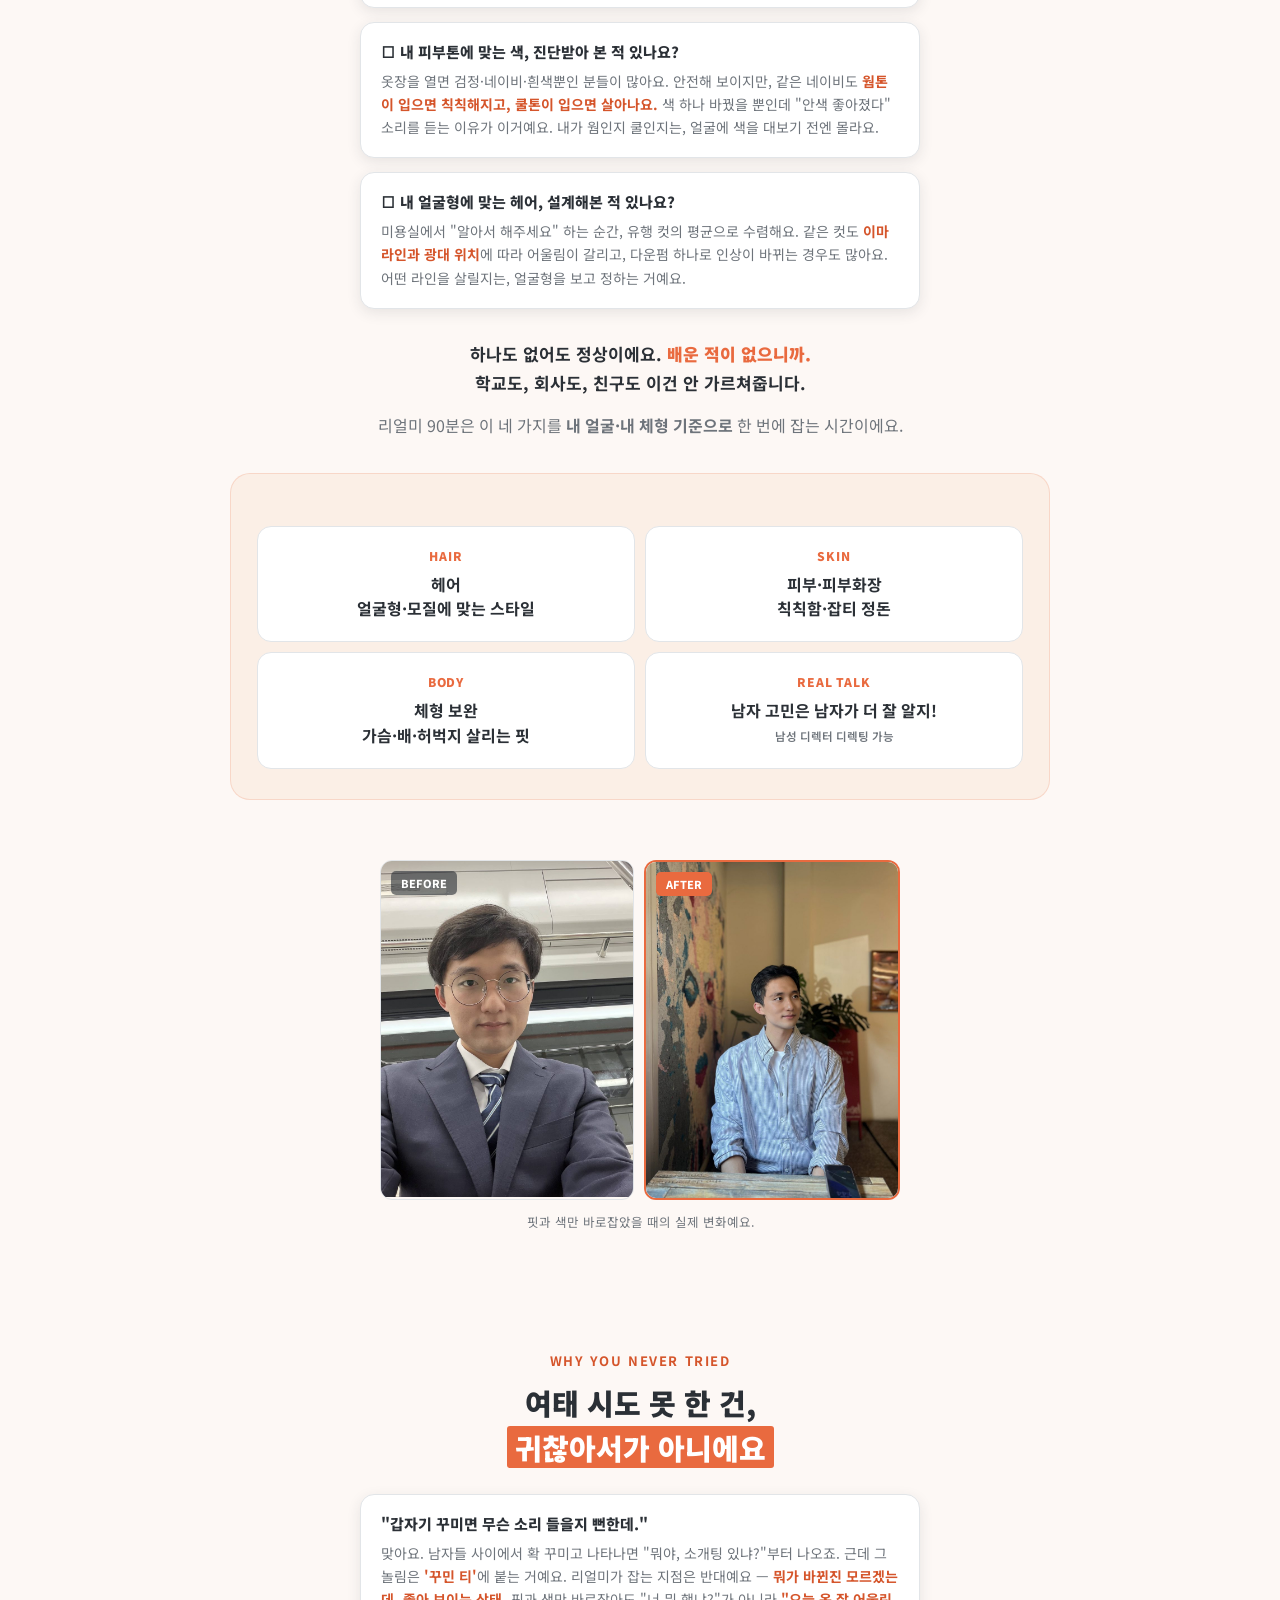
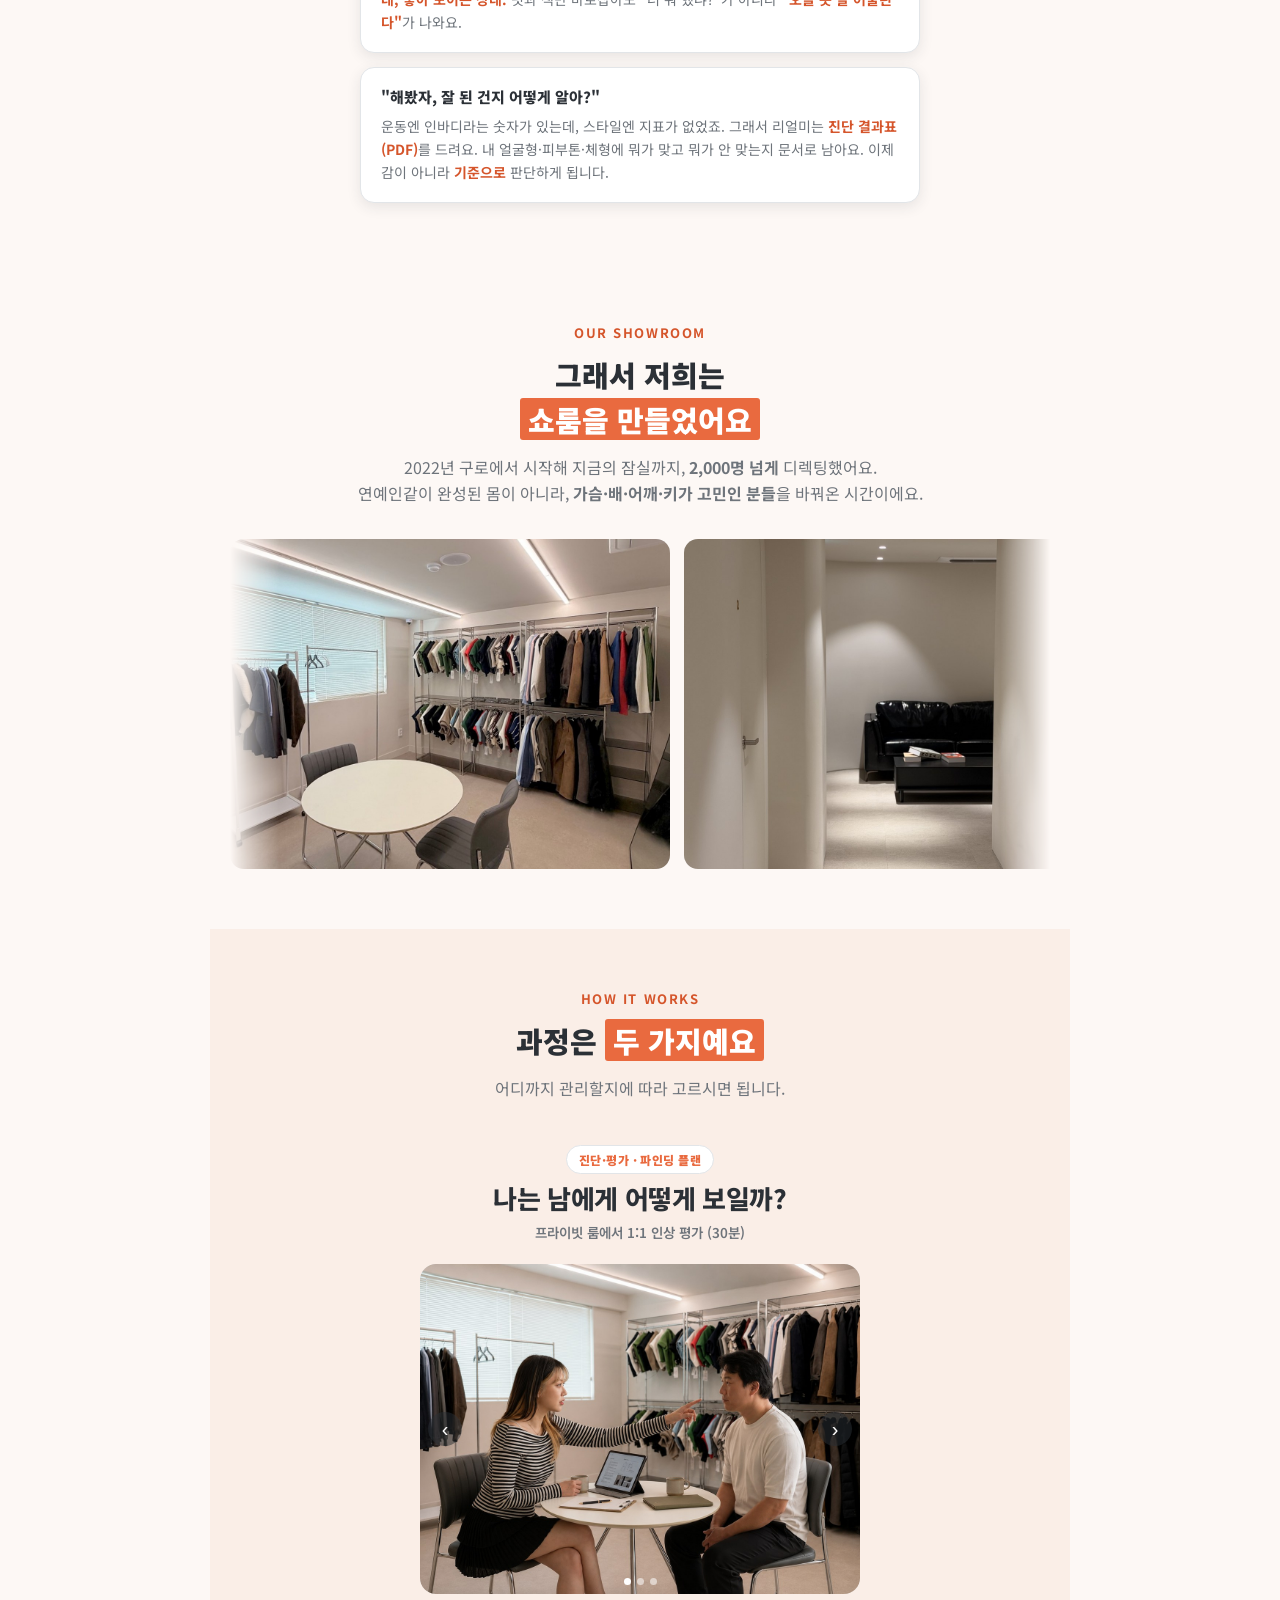
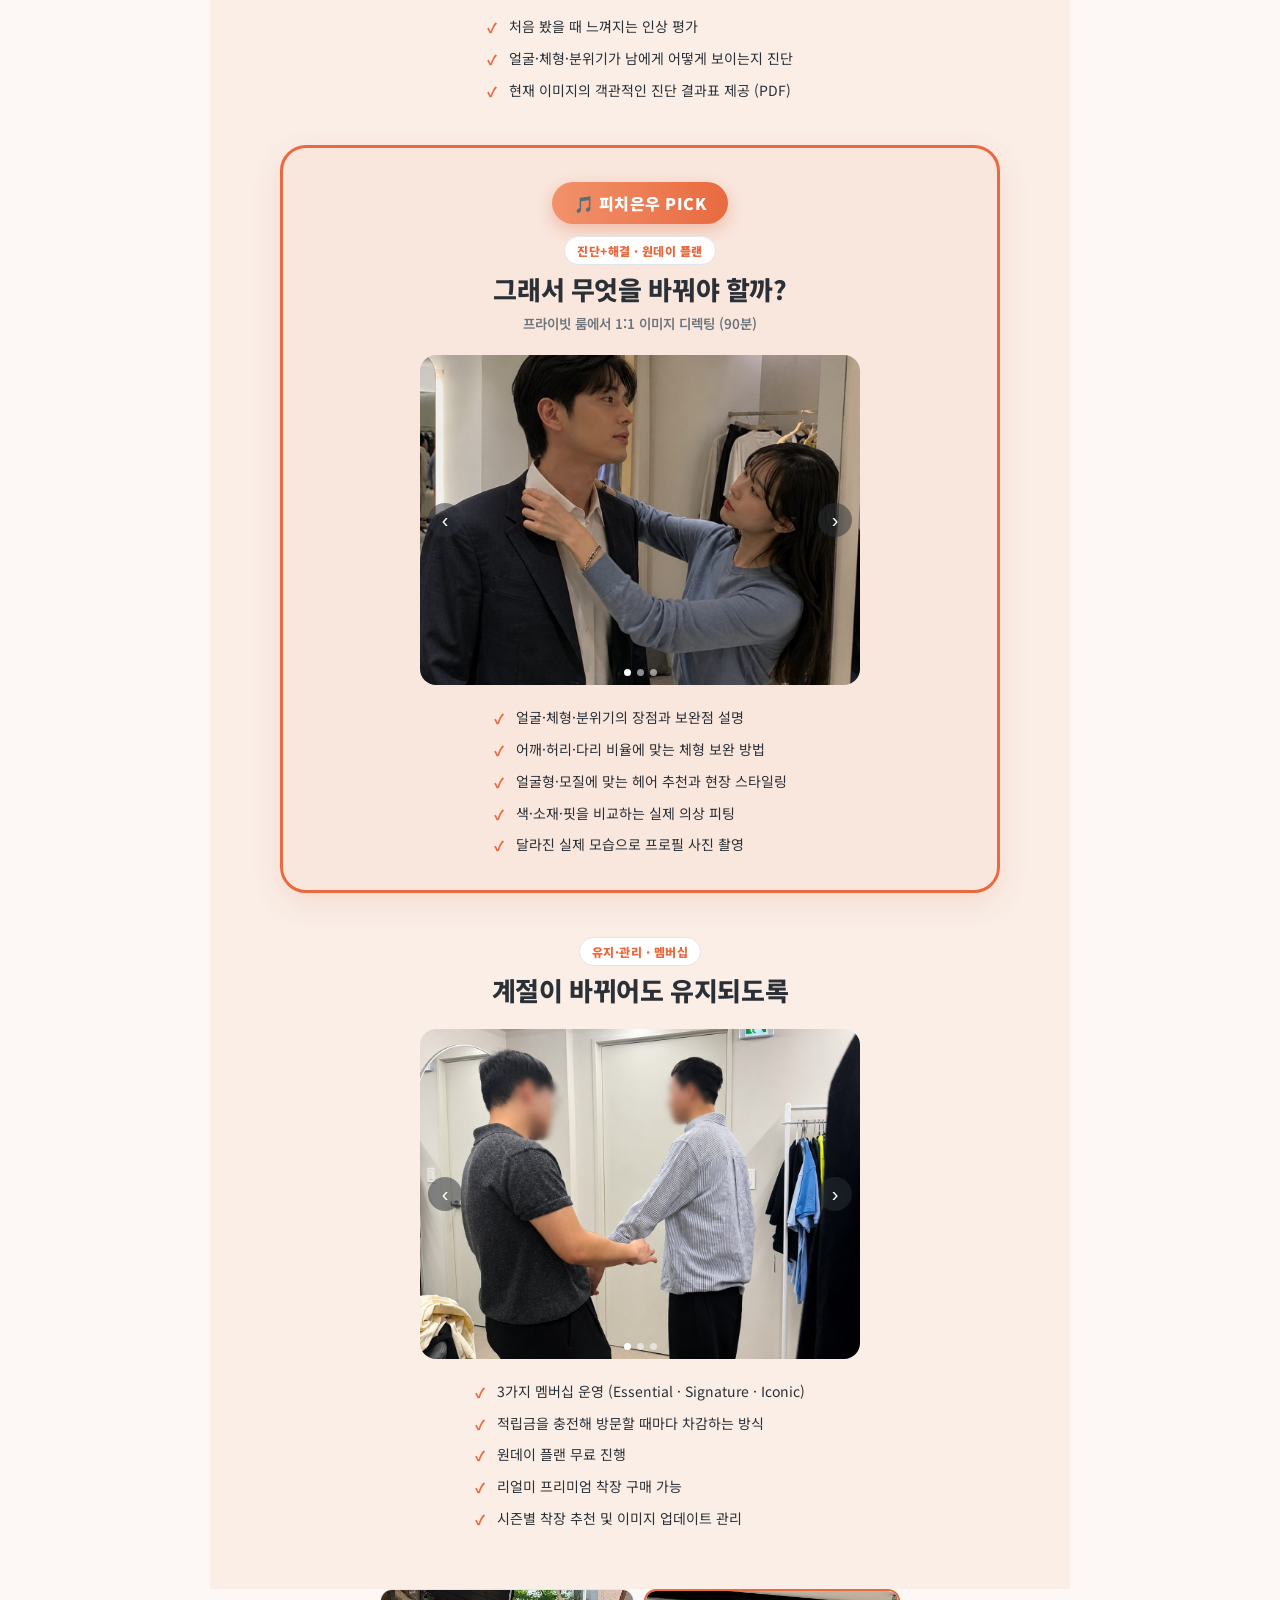
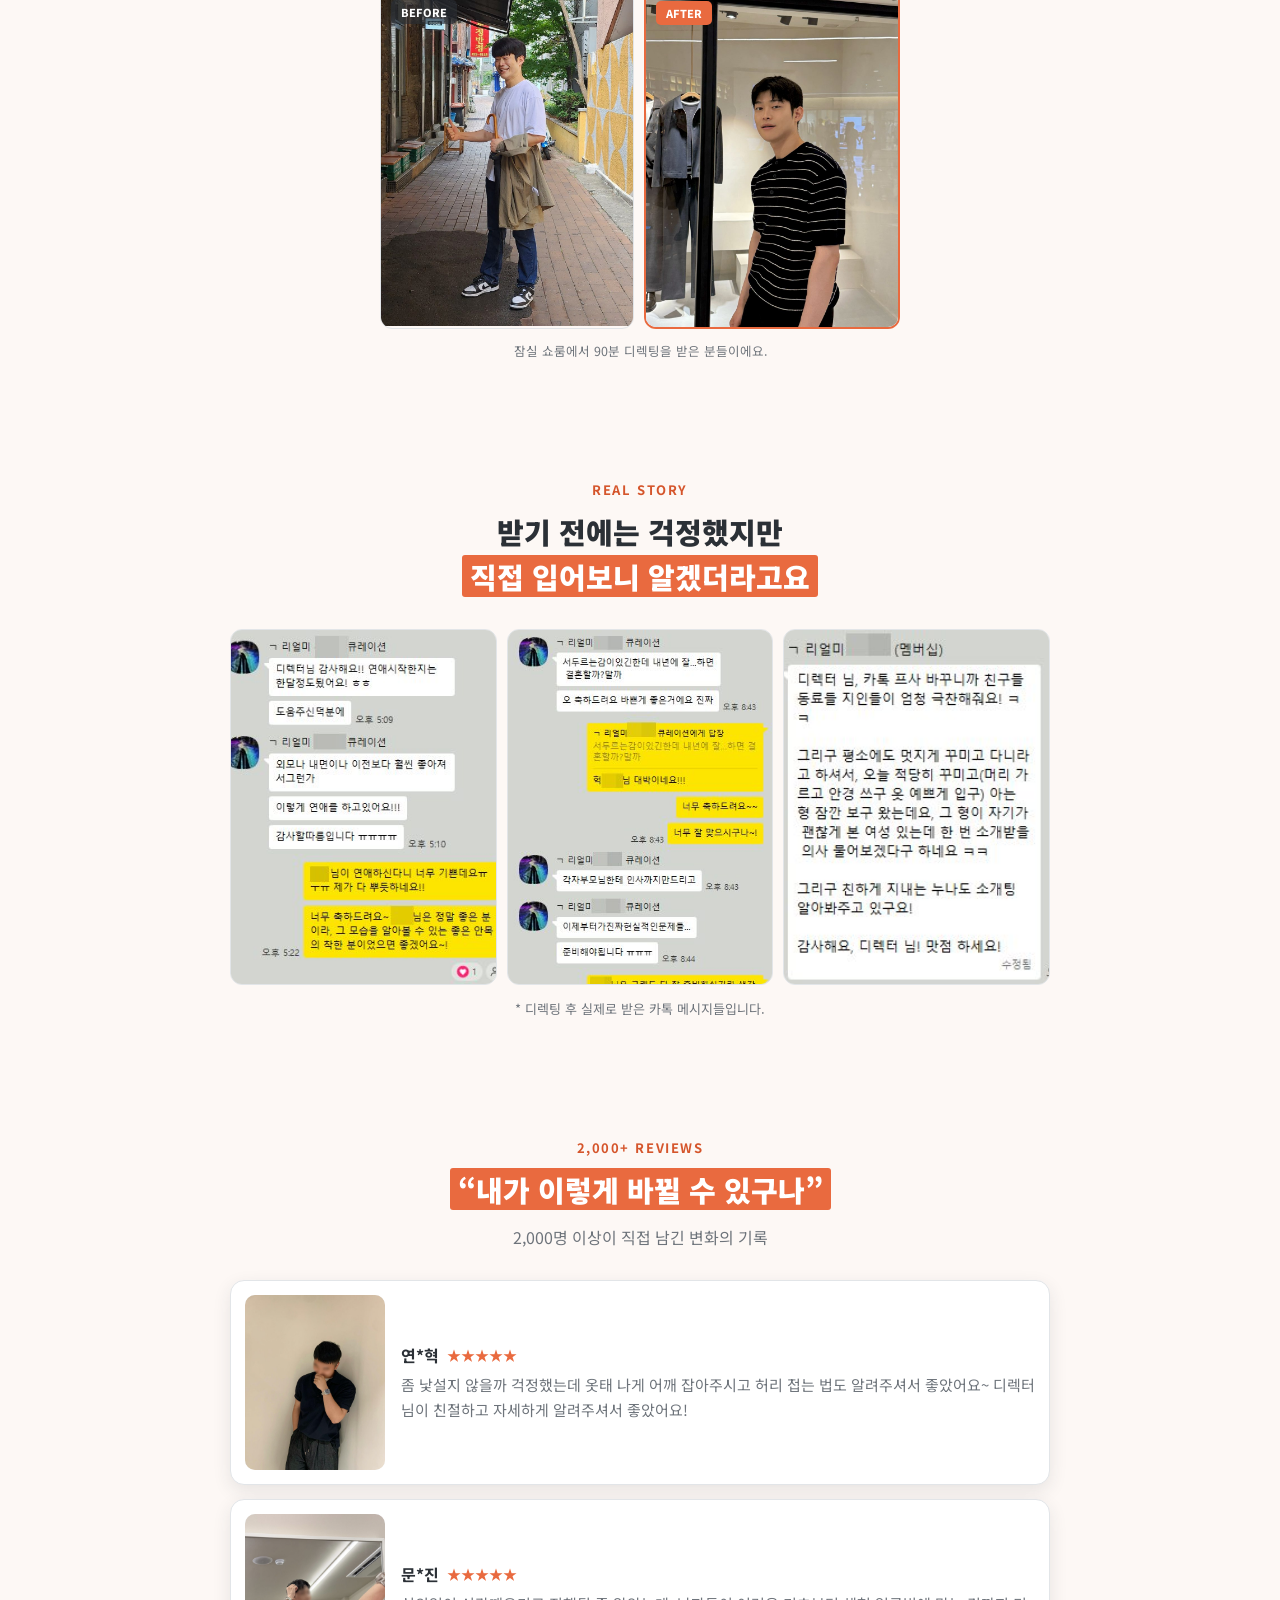
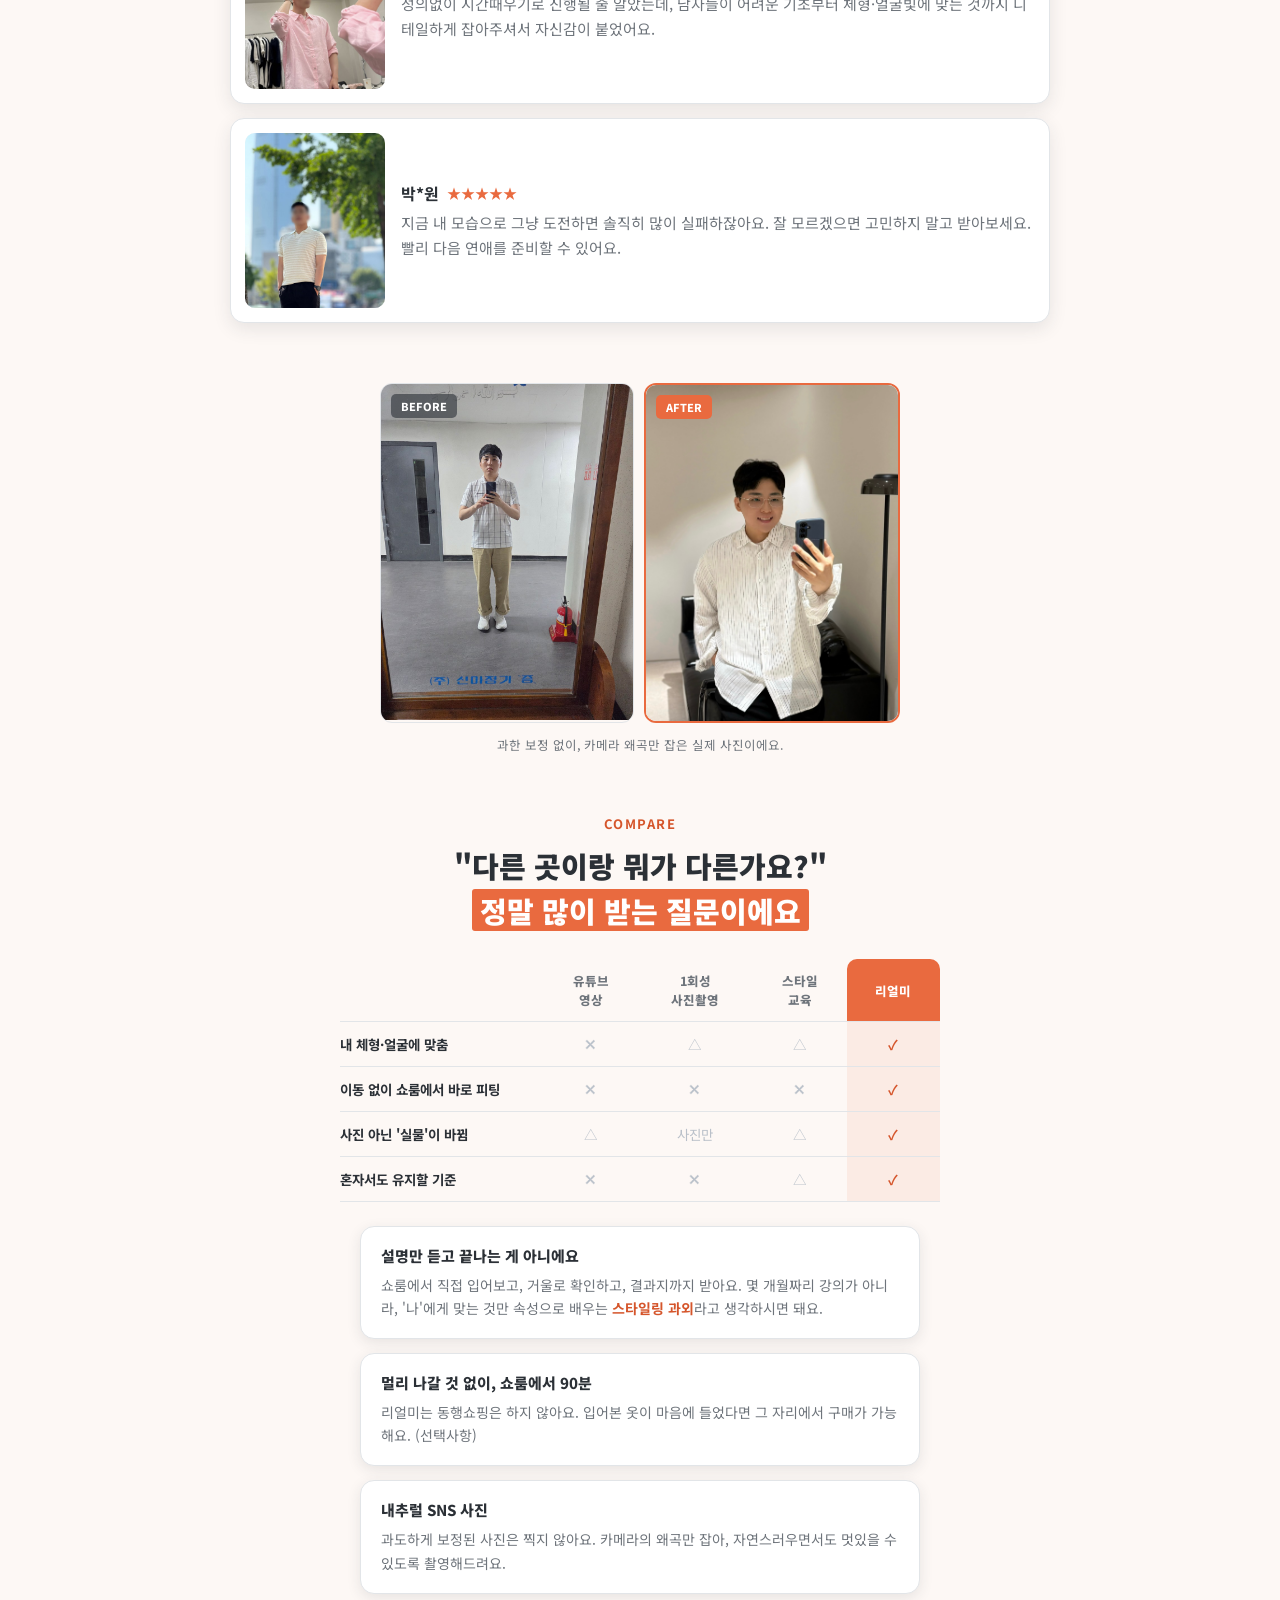
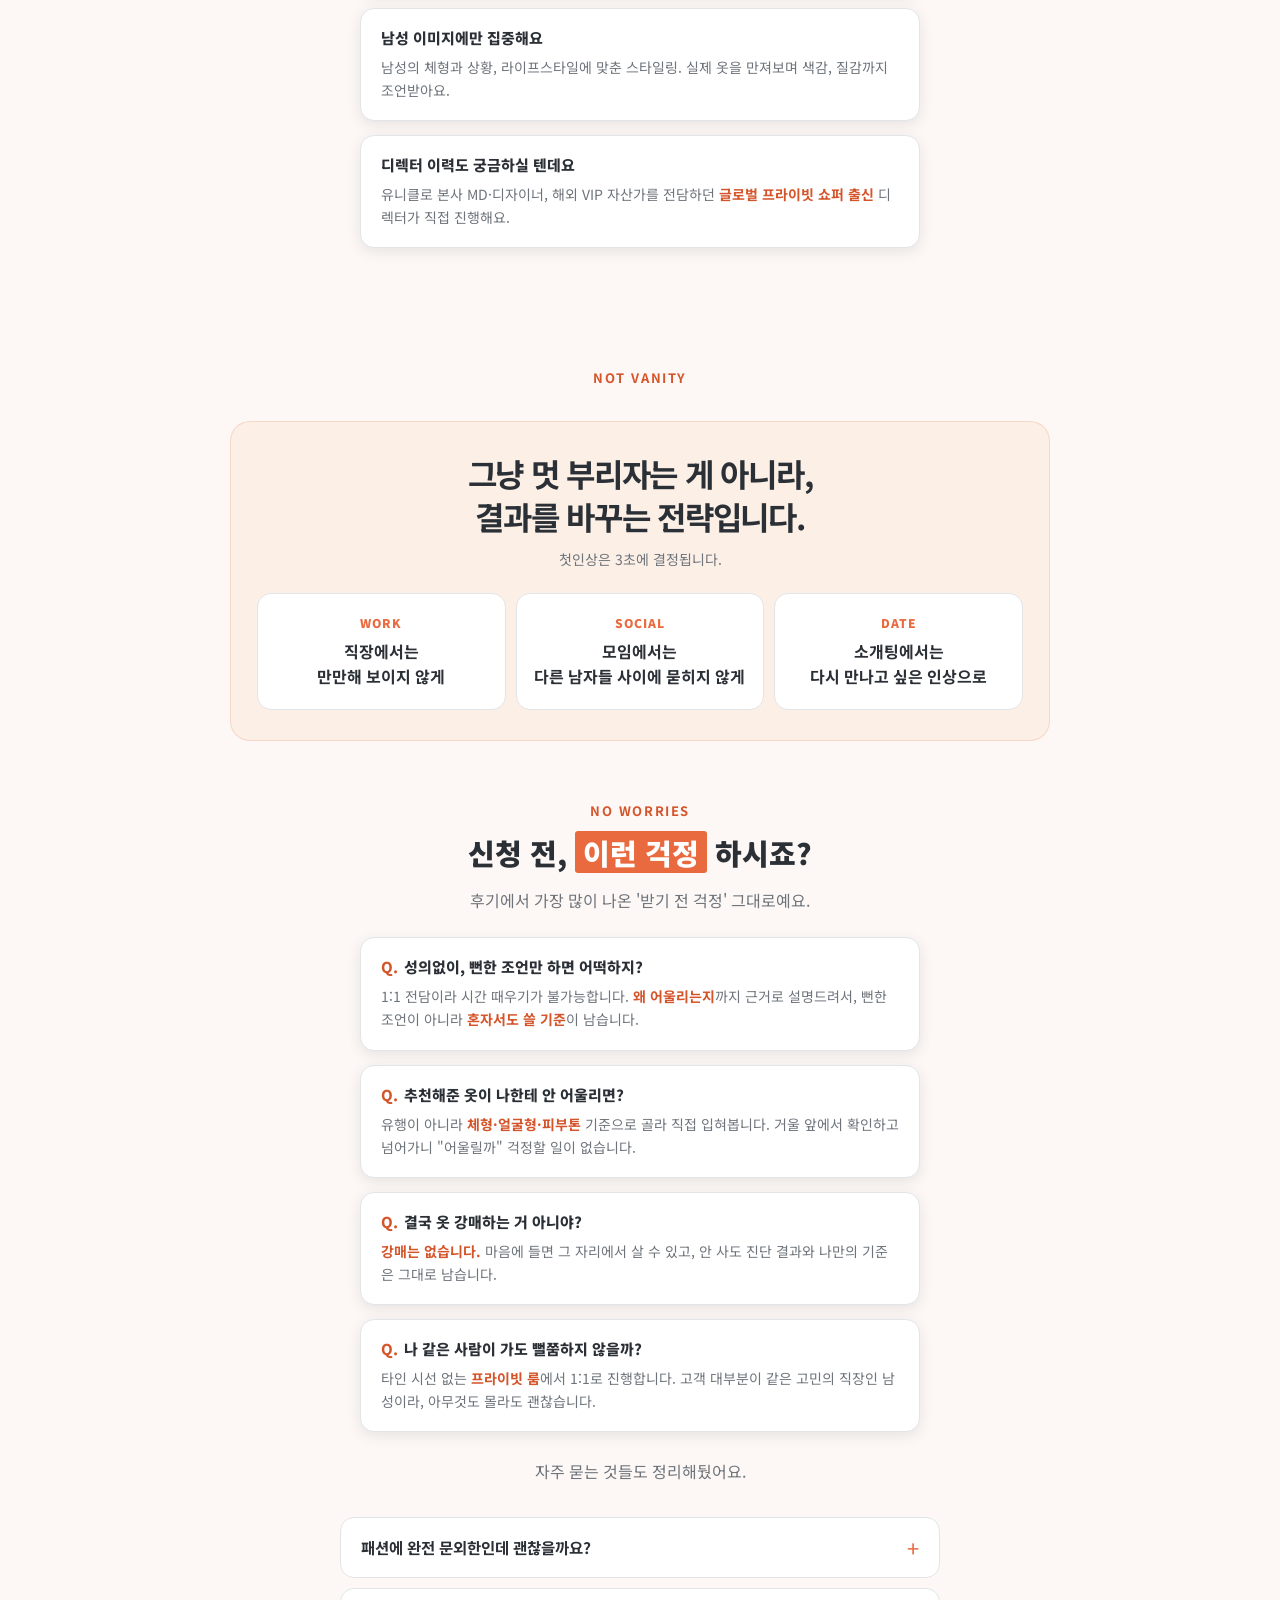
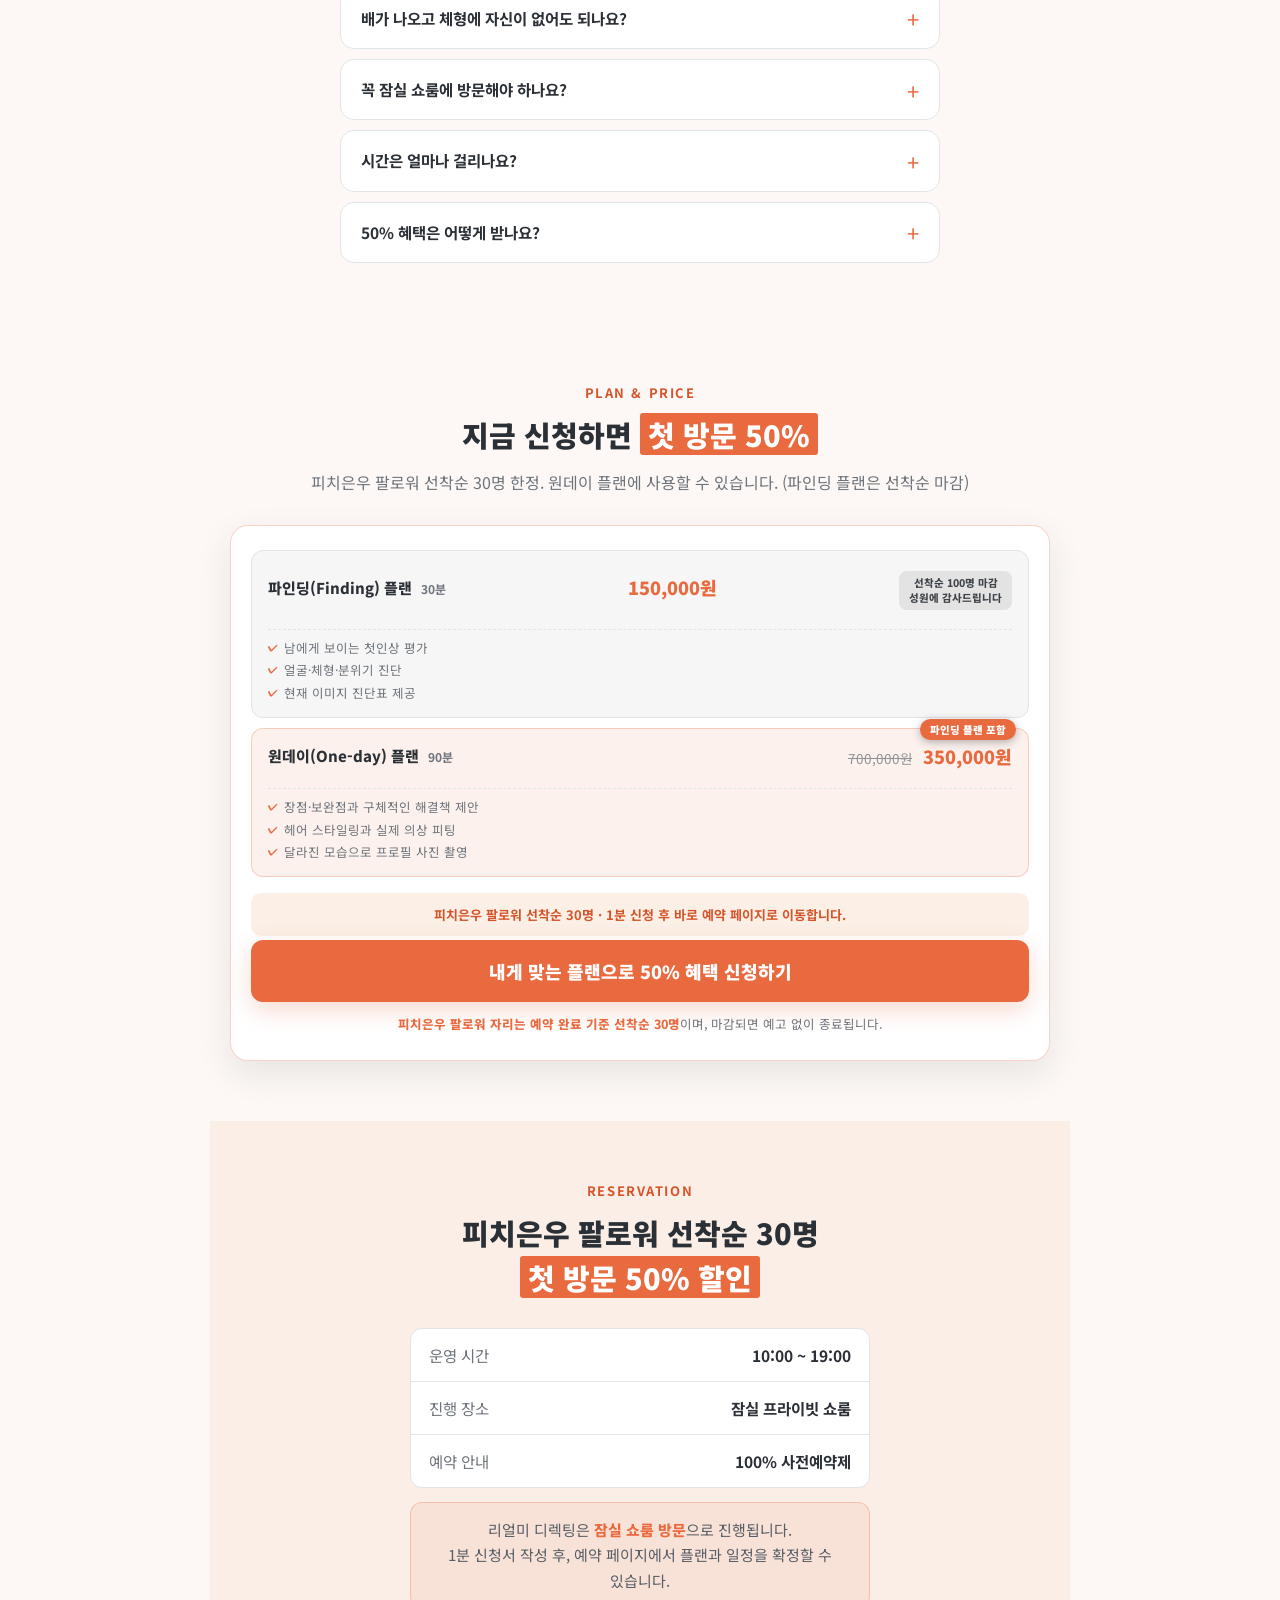
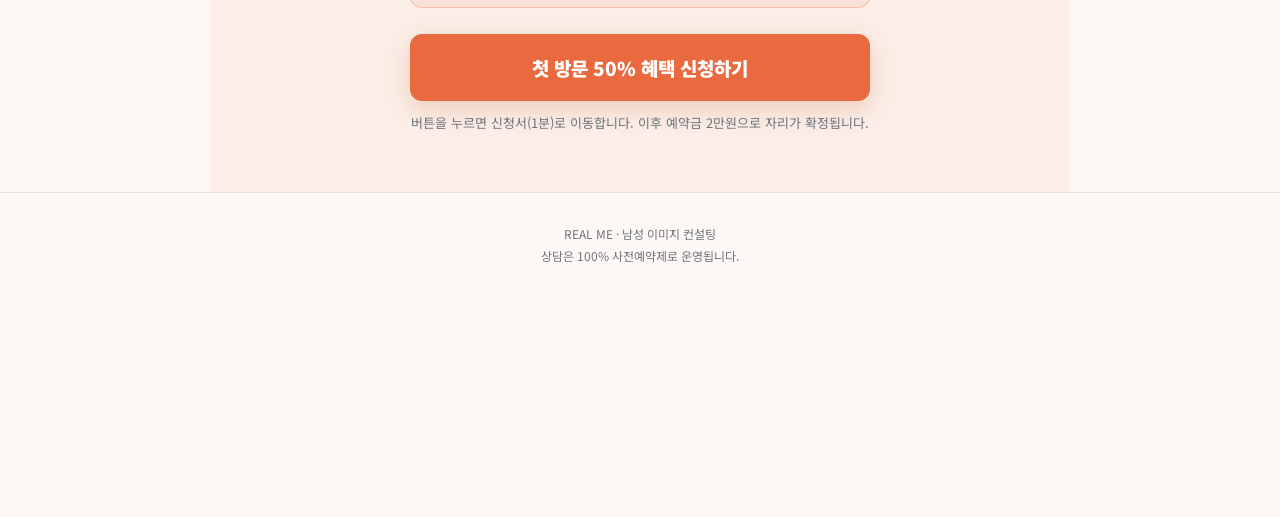
==== commit 8c8a8c42: "파인딩 플랜 50% 종료 → 정가 150,000원 + "선착순 100명 마감 / 성원에 감사드립니다" 뱃지, 남은 자리 카운터 제거 (2026-10-26 사용자 지시) Co-Aut" ====
--- a/pitch/index.html
+++ b/pitch/index.html
@@ -7,7 +7,7 @@
 <meta name="description" content="피치은우 팔로워 전용 패키지 — 옷·헤어·피부·체형까지 상황에 맞게 깔끔한 인상을 1:1 프라이빗으로 잡아드리는 남성 이미지 컨설팅." />
 <meta property="og:type" content="website" />
 <meta property="og:title" content="피치은우 × 리얼미 · 팔로워 패키지" />
-<meta property="og:description" content="은우가 받은 이미지 디렉팅 코스 그대로 — 파인딩·원데이 50% 혜택. 남성 이미지 컨설팅 리얼미." />
+<meta property="og:description" content="은우가 받은 이미지 디렉팅 코스 그대로 — 원데이 50% 혜택. 남성 이미지 컨설팅 리얼미." />
 <meta property="og:url" content="https://impact-me.real-me.co.kr/pitch/" />
 <meta property="og:image" content="https://impact-me.real-me.co.kr/images/ba-after-1.jpg" />
 <meta name="theme-color" content="#FDF8F5" />
@@ -446,12 +446,12 @@
   <section data-sec="pitch_s13_plans" class="plans-sec" id="plans" data-reveal>
     <div class="eyebrow">PLAN &amp; PRICE</div>
     <h2 class="sec-title">지금 신청하면 <em>첫 방문 50%</em></h2>
-    <p class="sec-sub">피치은우 팔로워 선착순 30명 한정. 파인딩 · 원데이 플랜 중 원하는 곳에 사용할 수 있습니다.</p>
+    <p class="sec-sub">피치은우 팔로워 선착순 30명 한정. 원데이 플랜에 사용할 수 있습니다. (파인딩 플랜은 선착순 마감)</p>
     <div class="offer" id="offer">
       <div class="offer-plans">
         <div class="offer-plan">
           <div class="op-name">파인딩(Finding) 플랜 <span>30분</span></div>
-          <div class="op-price"><s>150,000원</s> <b>75,000원</b></div>
+          <div class="op-price"><b>150,000원</b></div><div style="margin-top:6px"><span style="display:inline-block;font-size:10.5px;font-weight:800;padding:4px 10px;background:rgba(127,127,127,.18);color:inherit;opacity:.9;white-space:normal;text-align:center;line-height:1.45;border-radius:8px;">선착순 100명 마감<br>성원에 감사드립니다</span></div>
           <ul class="op-desc"><li>남에게 보이는 첫인상 평가</li><li>얼굴·체형·분위기 진단</li><li>현재 이미지 진단표 제공</li></ul>
         </div>
         <div class="offer-plan hot">
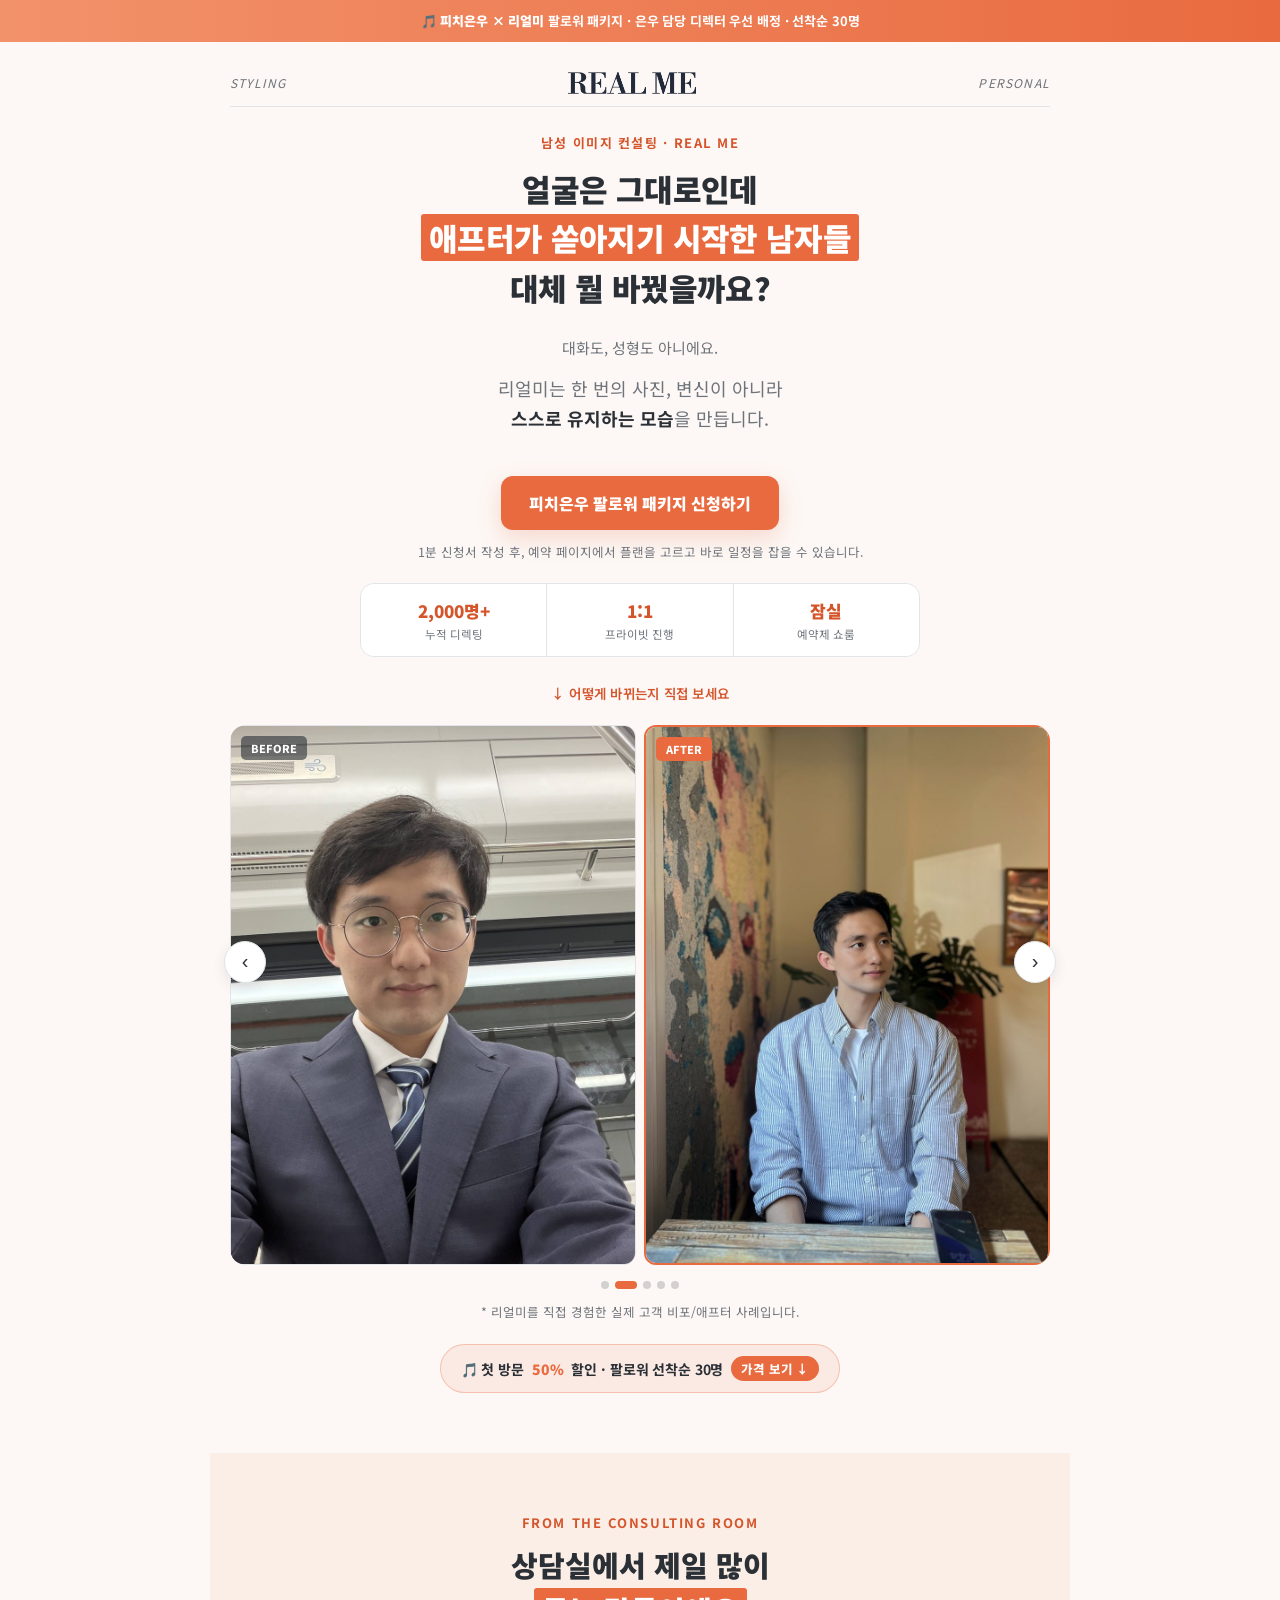
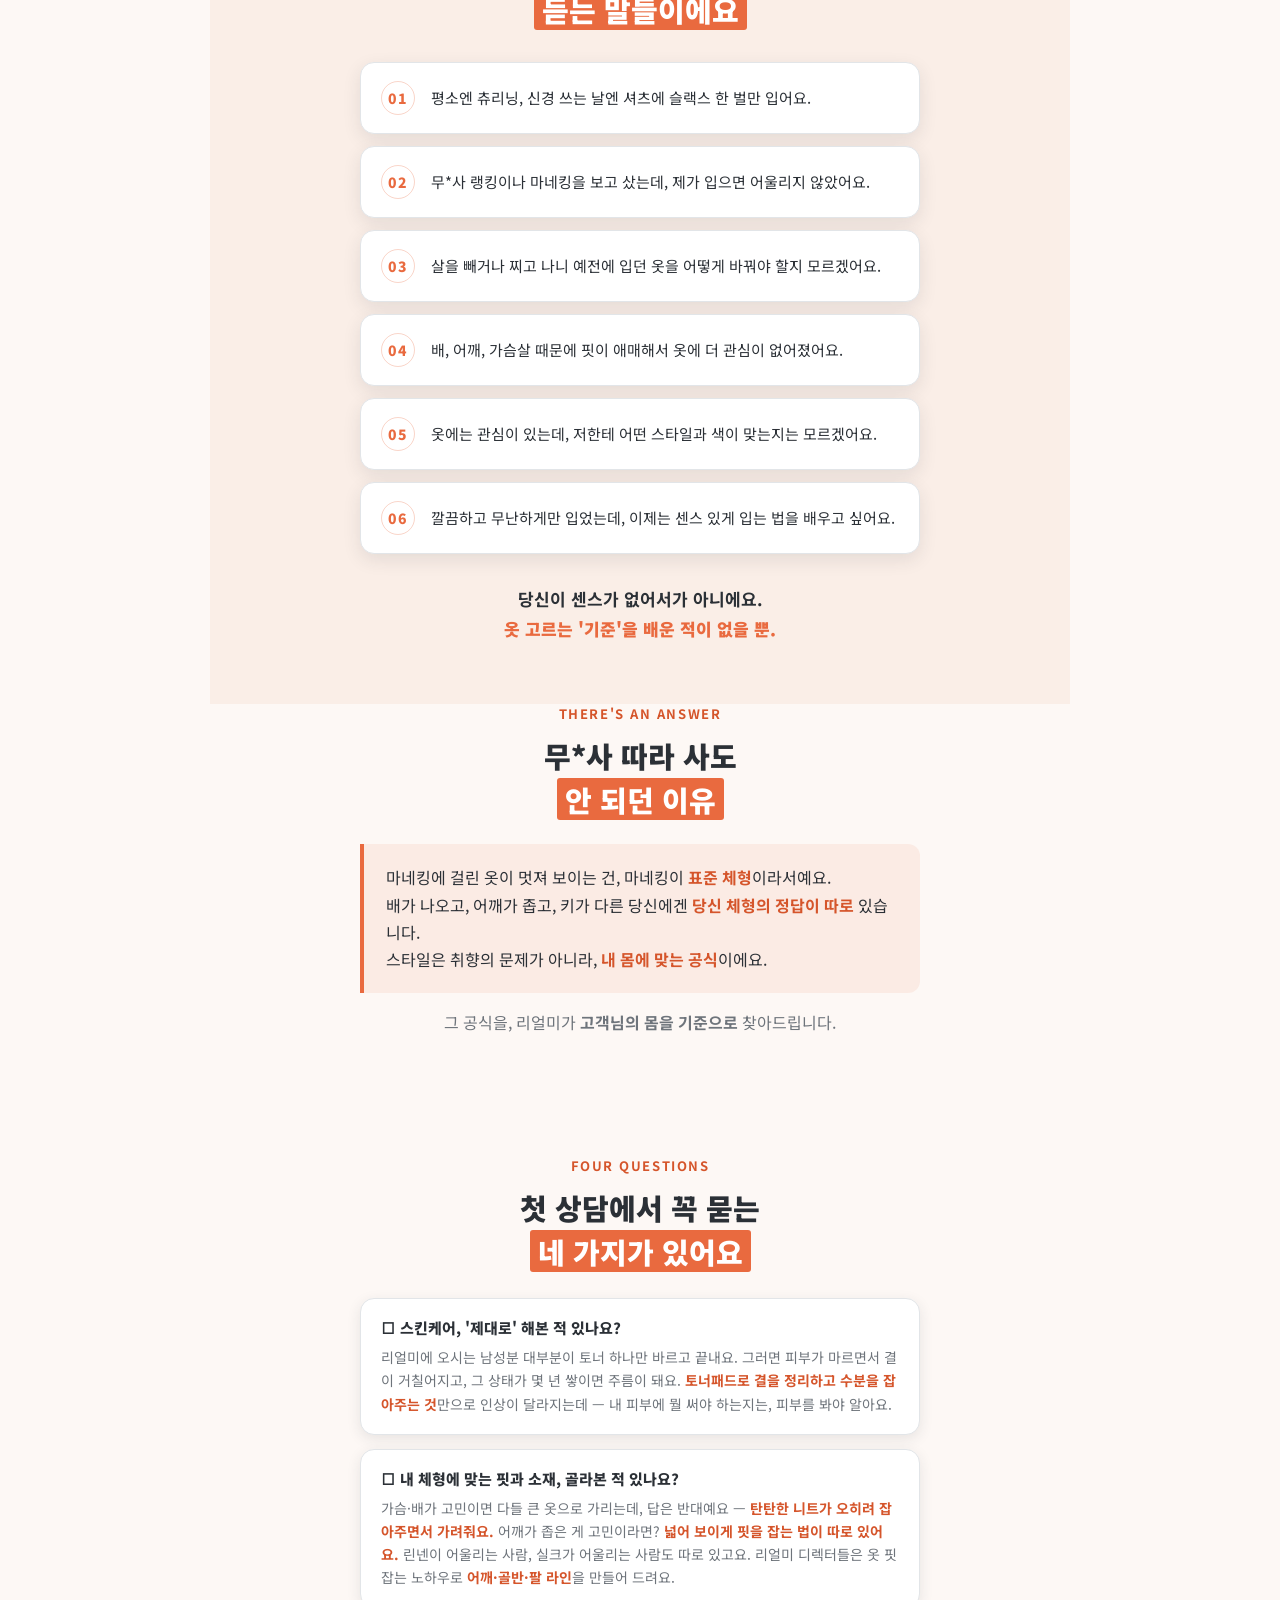
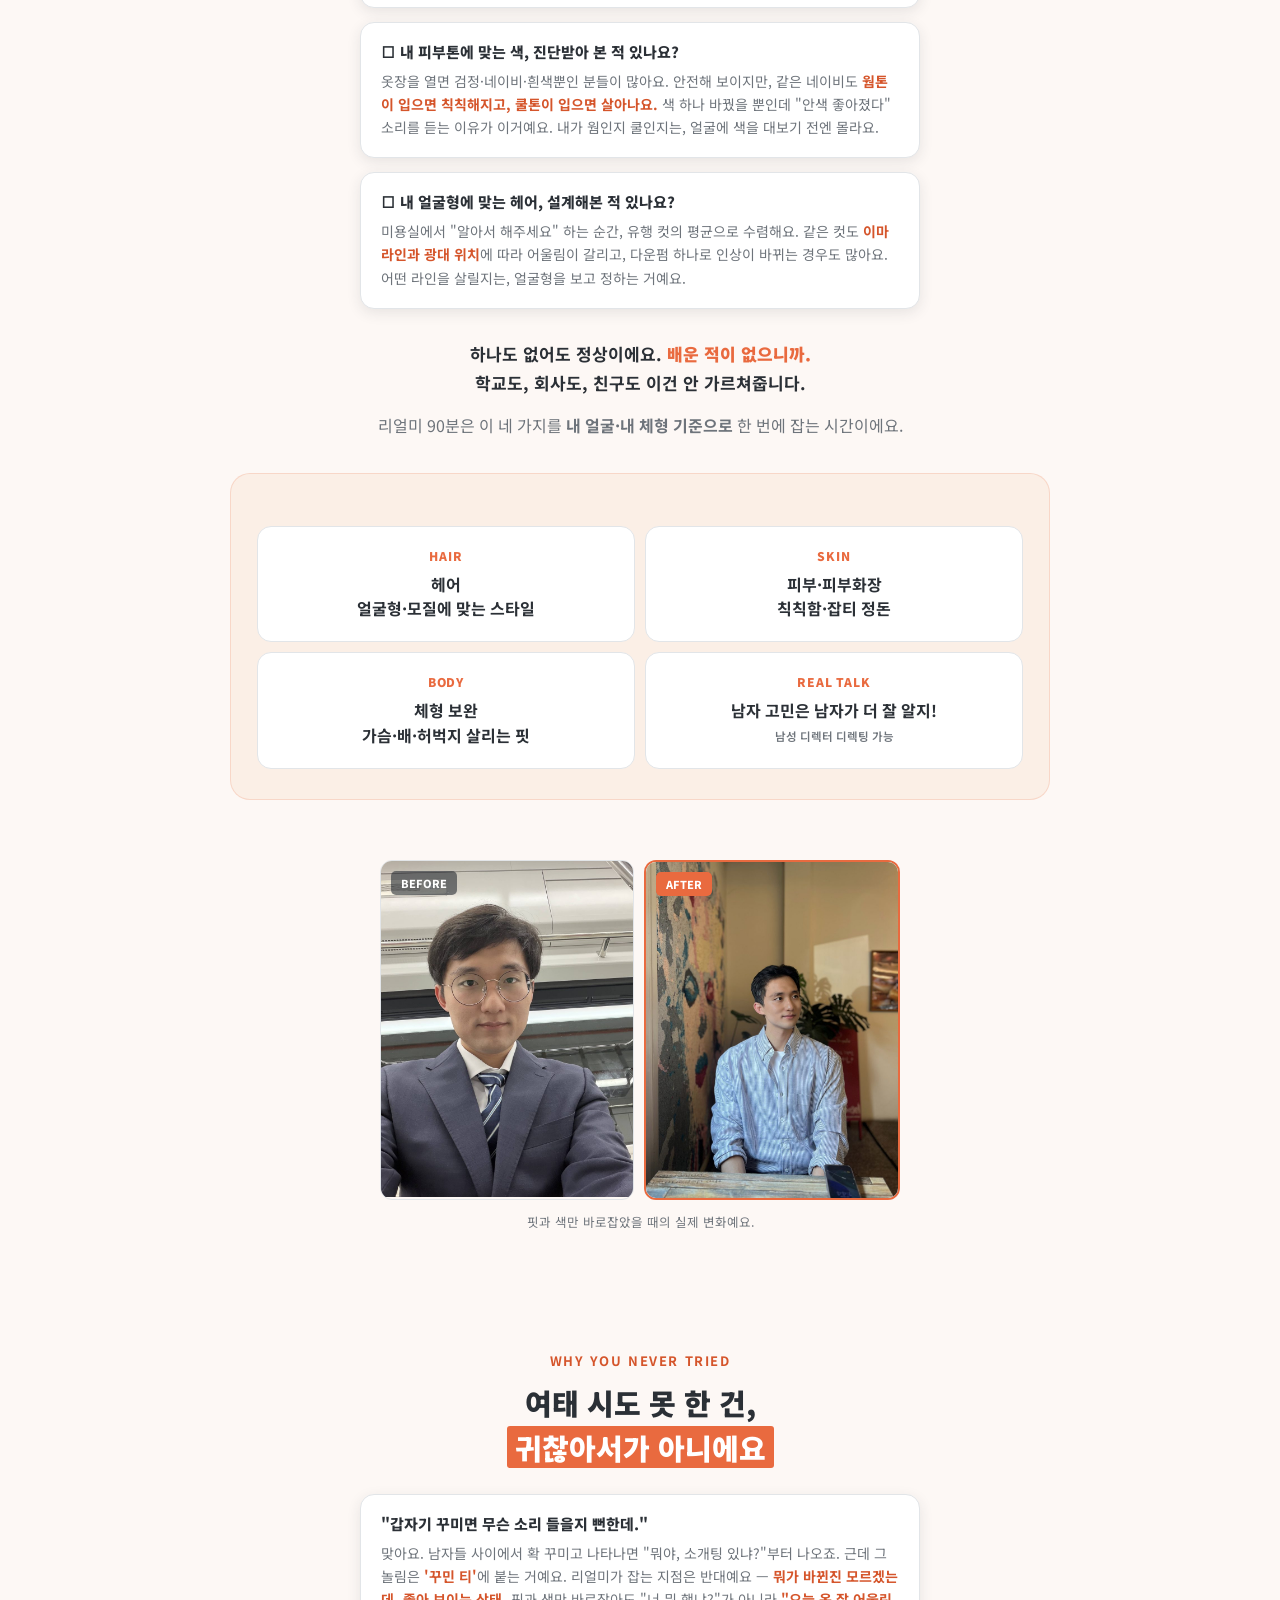
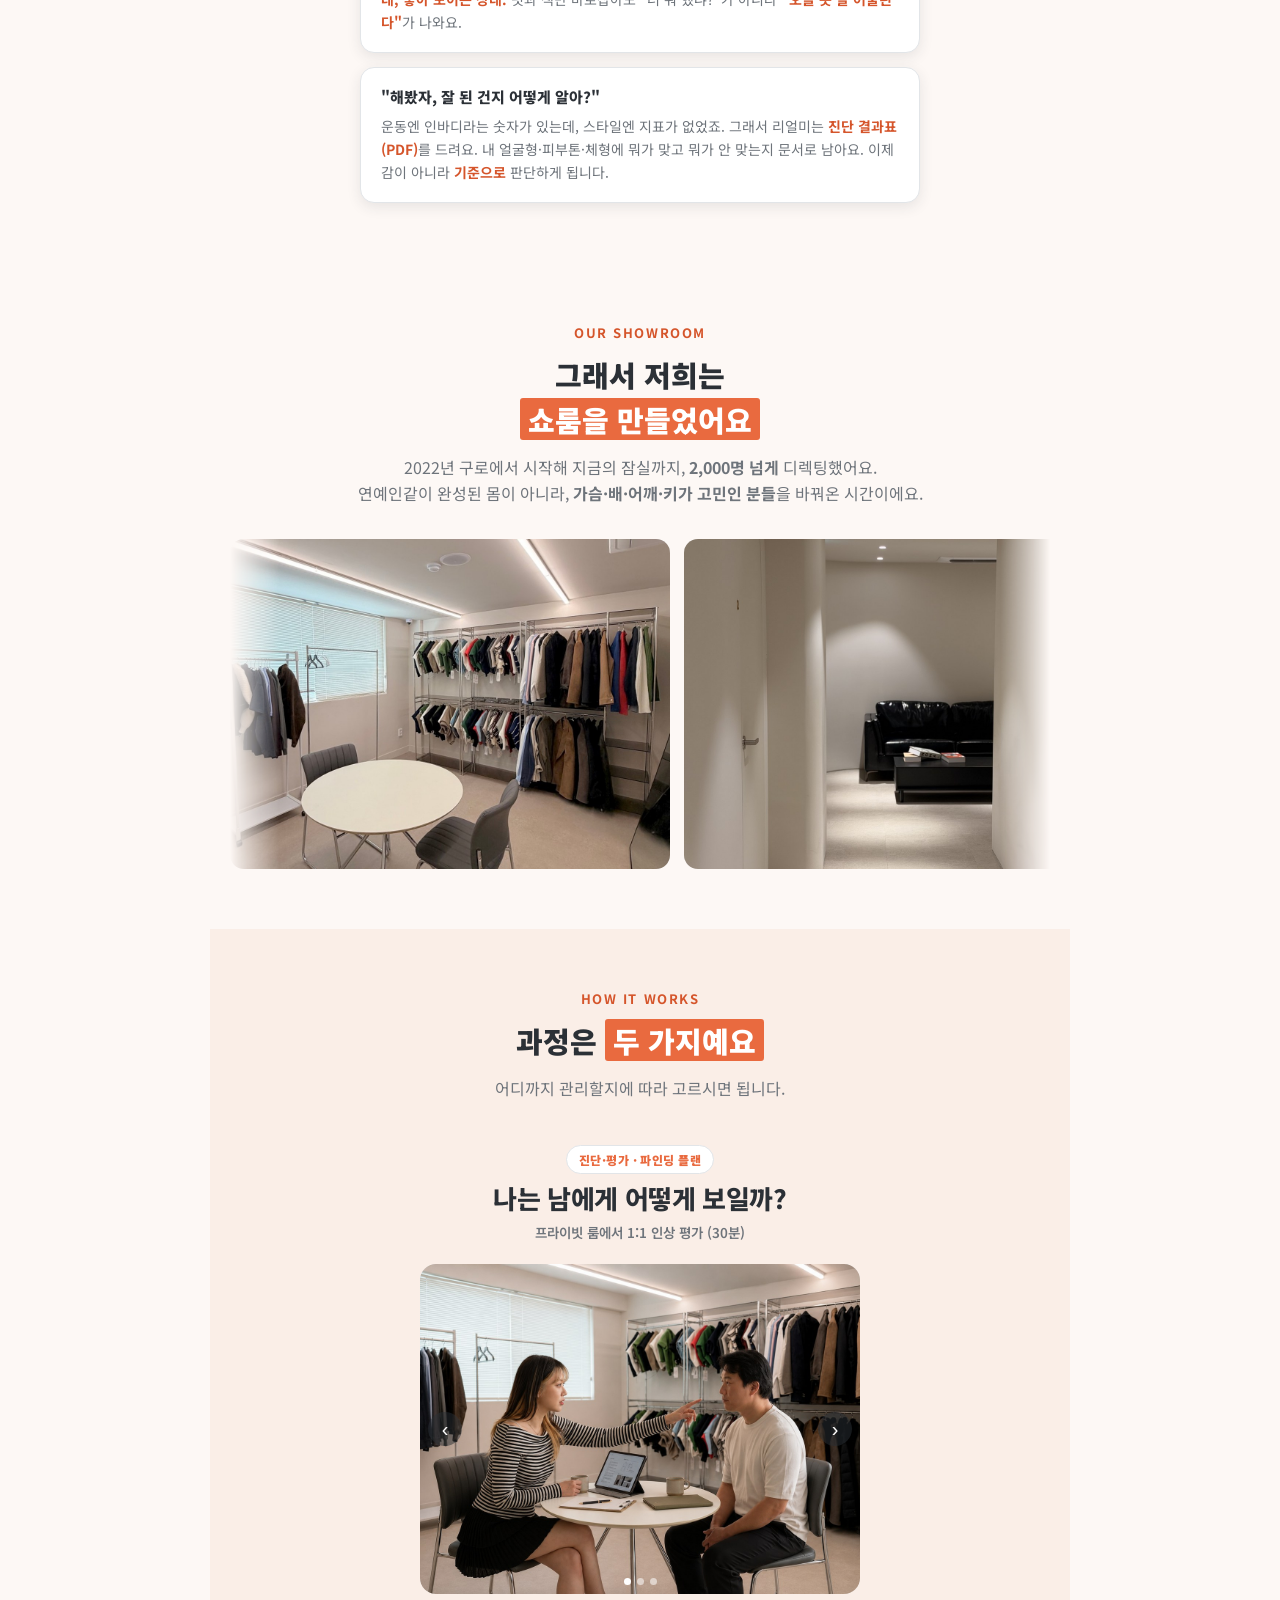
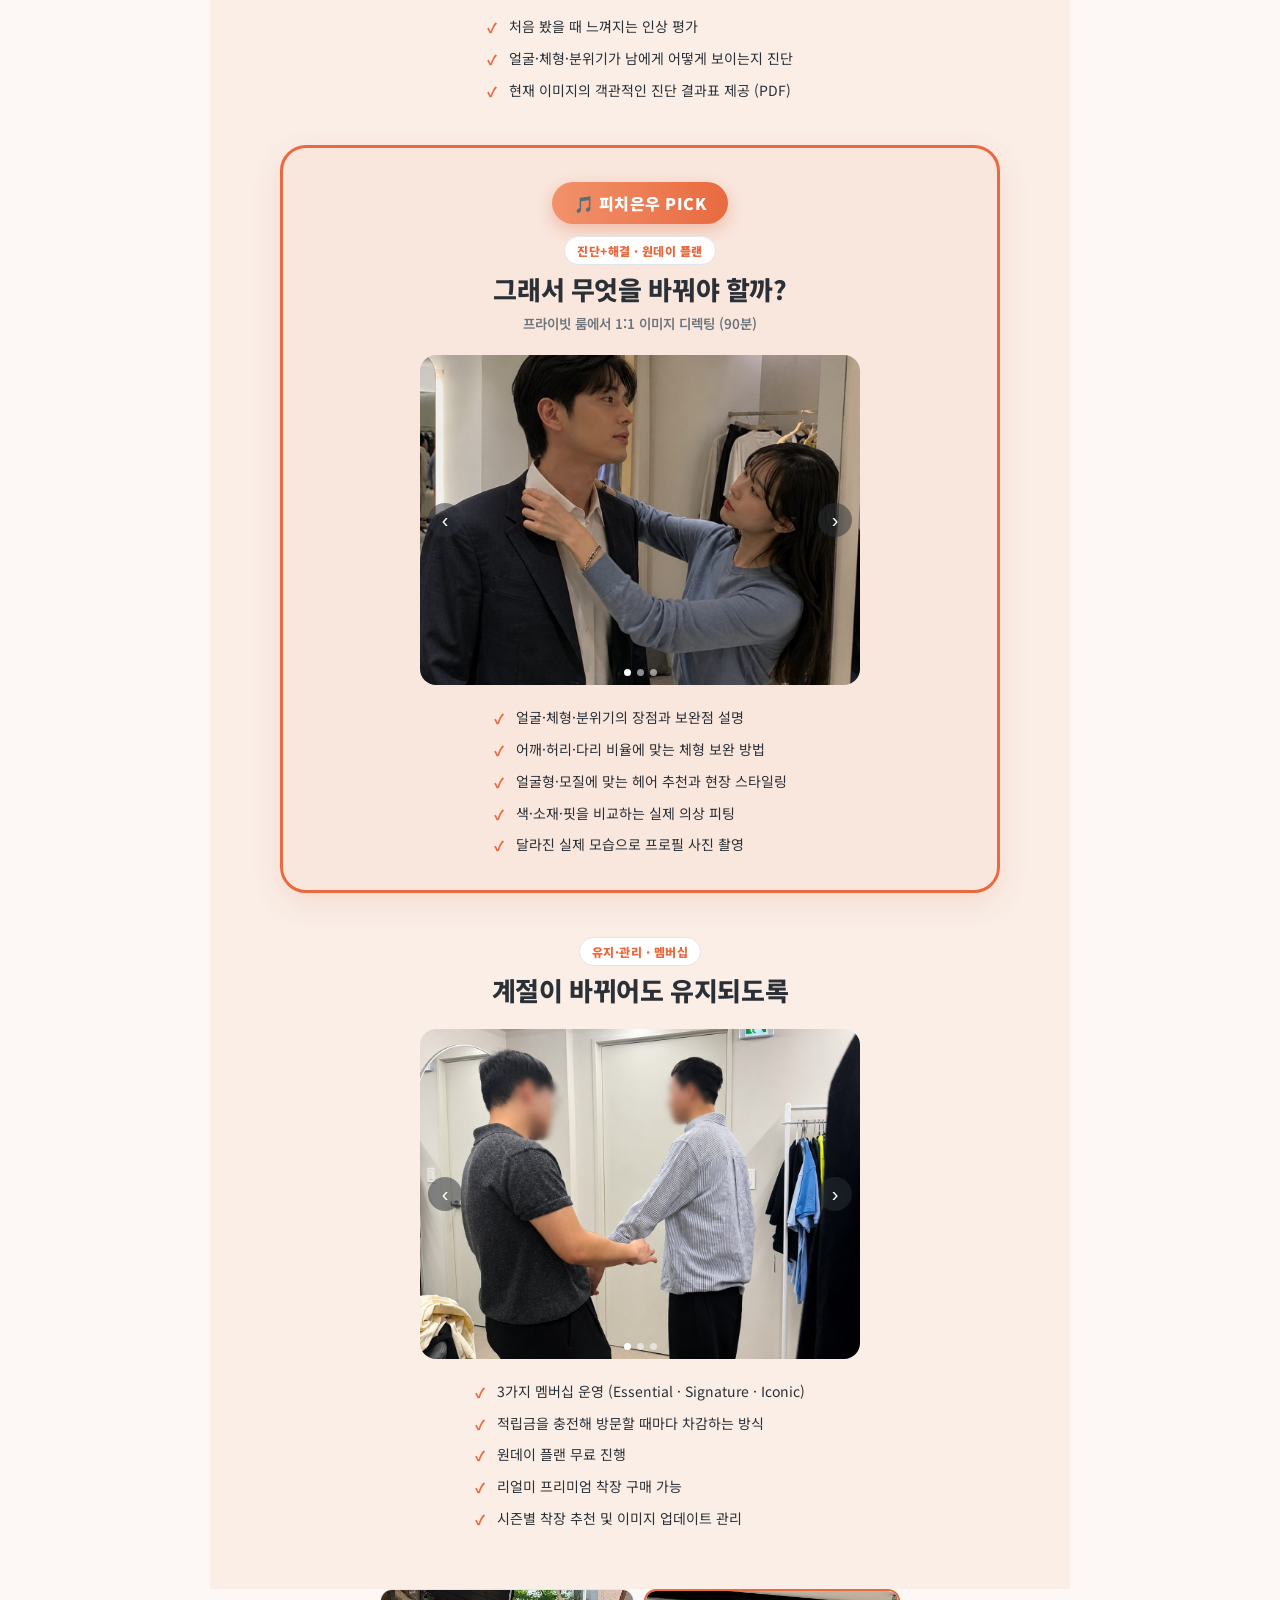
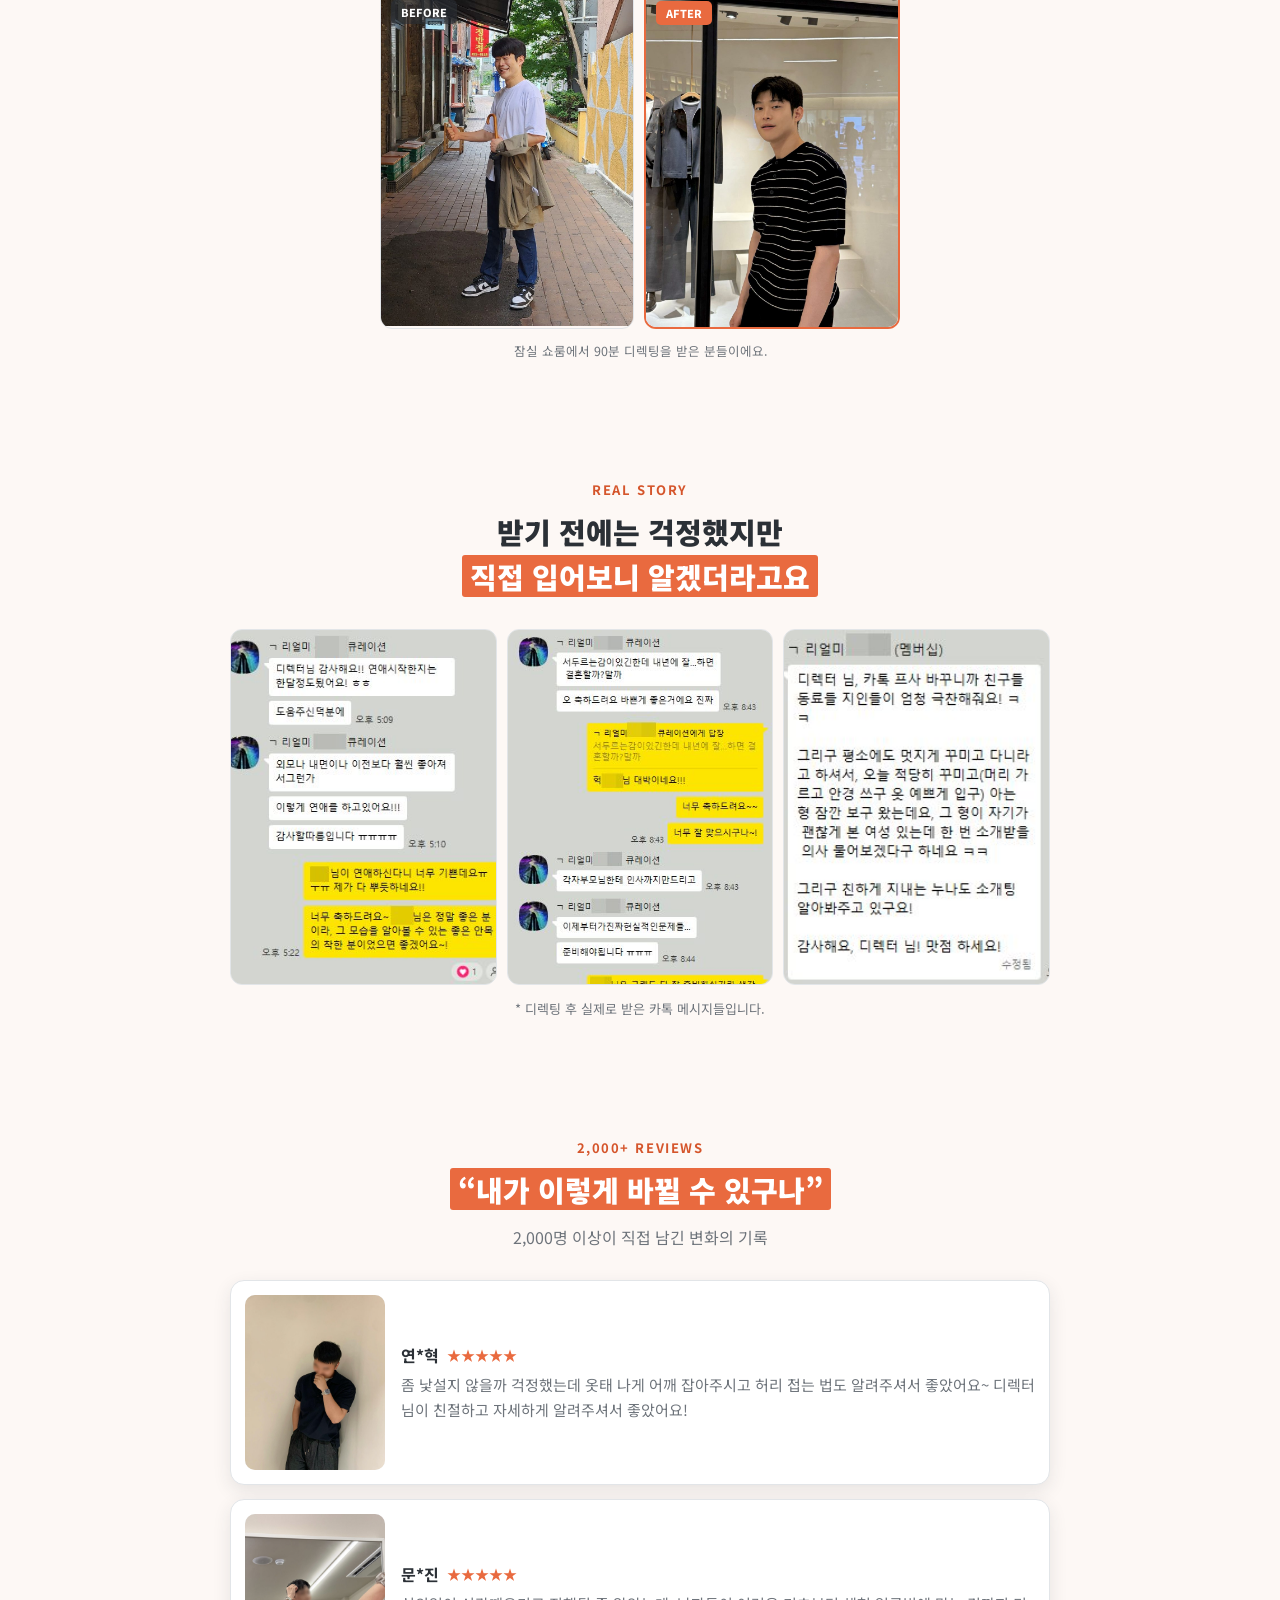
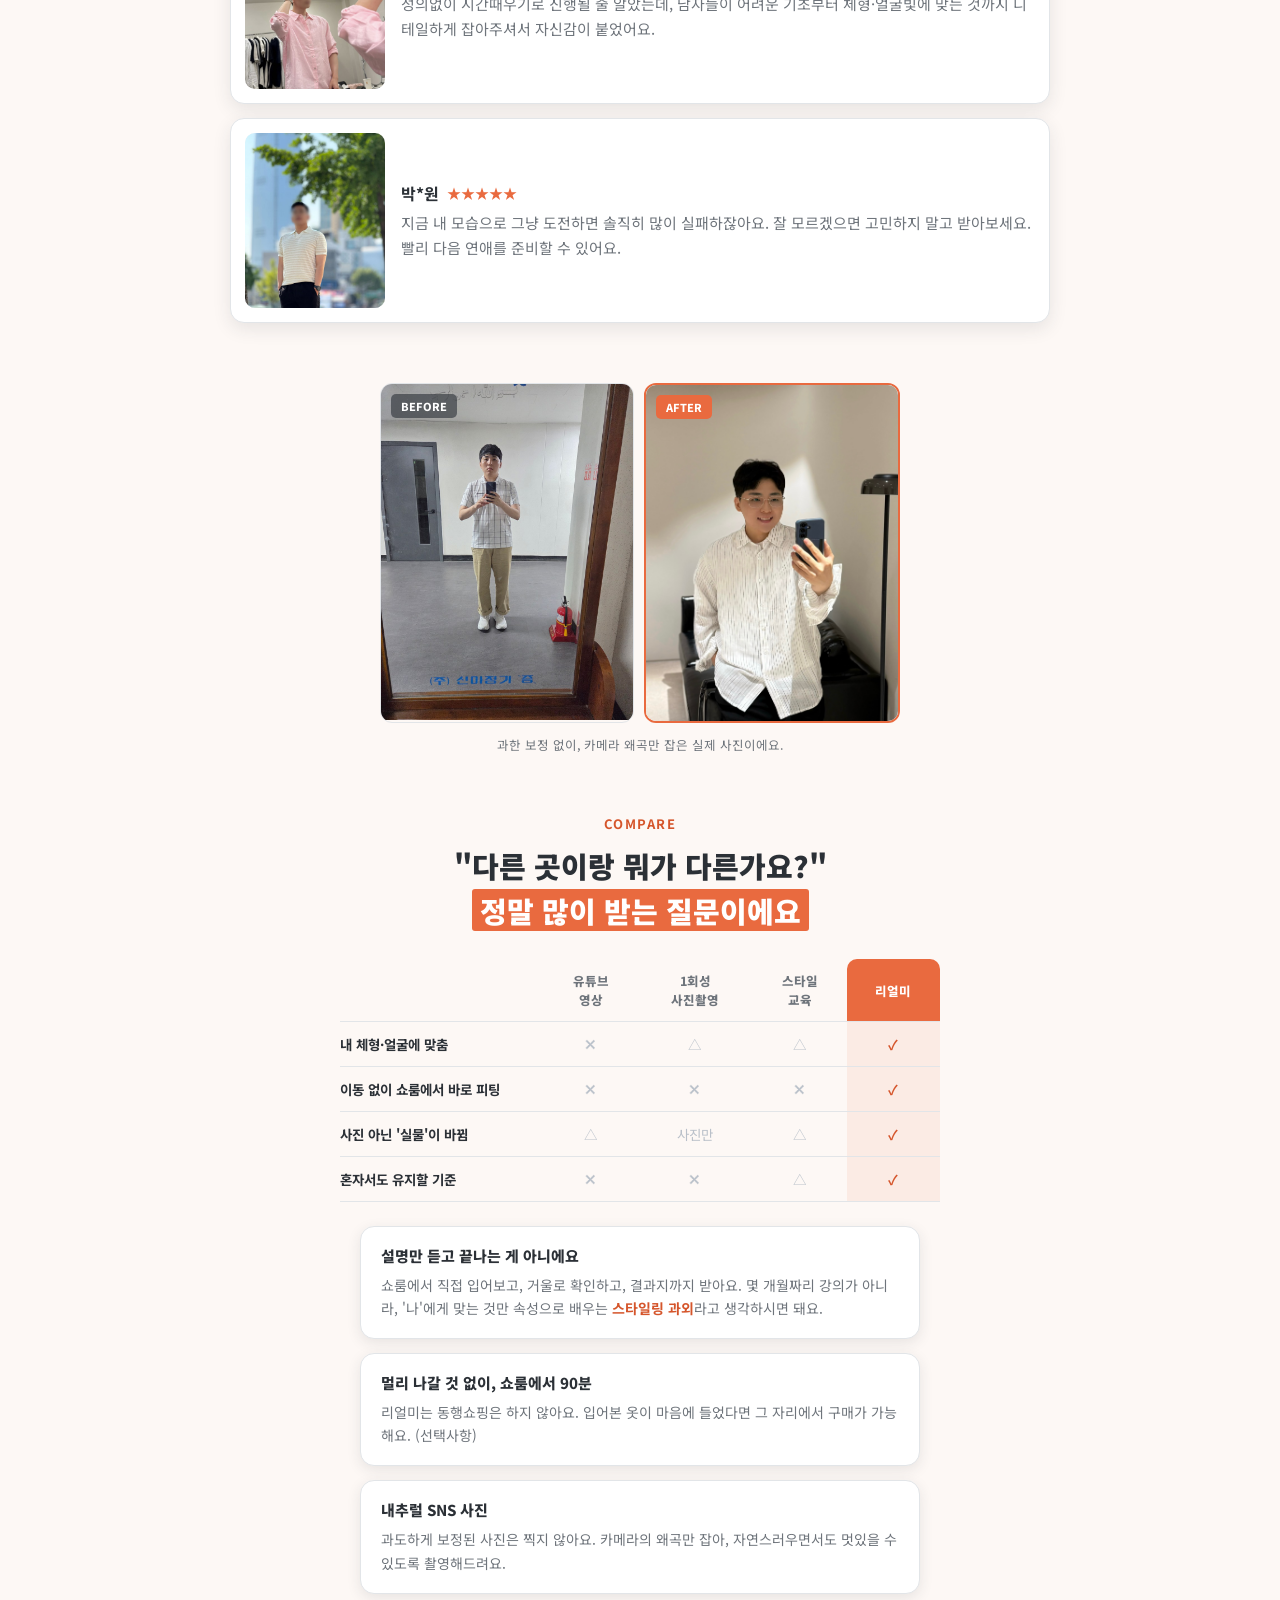
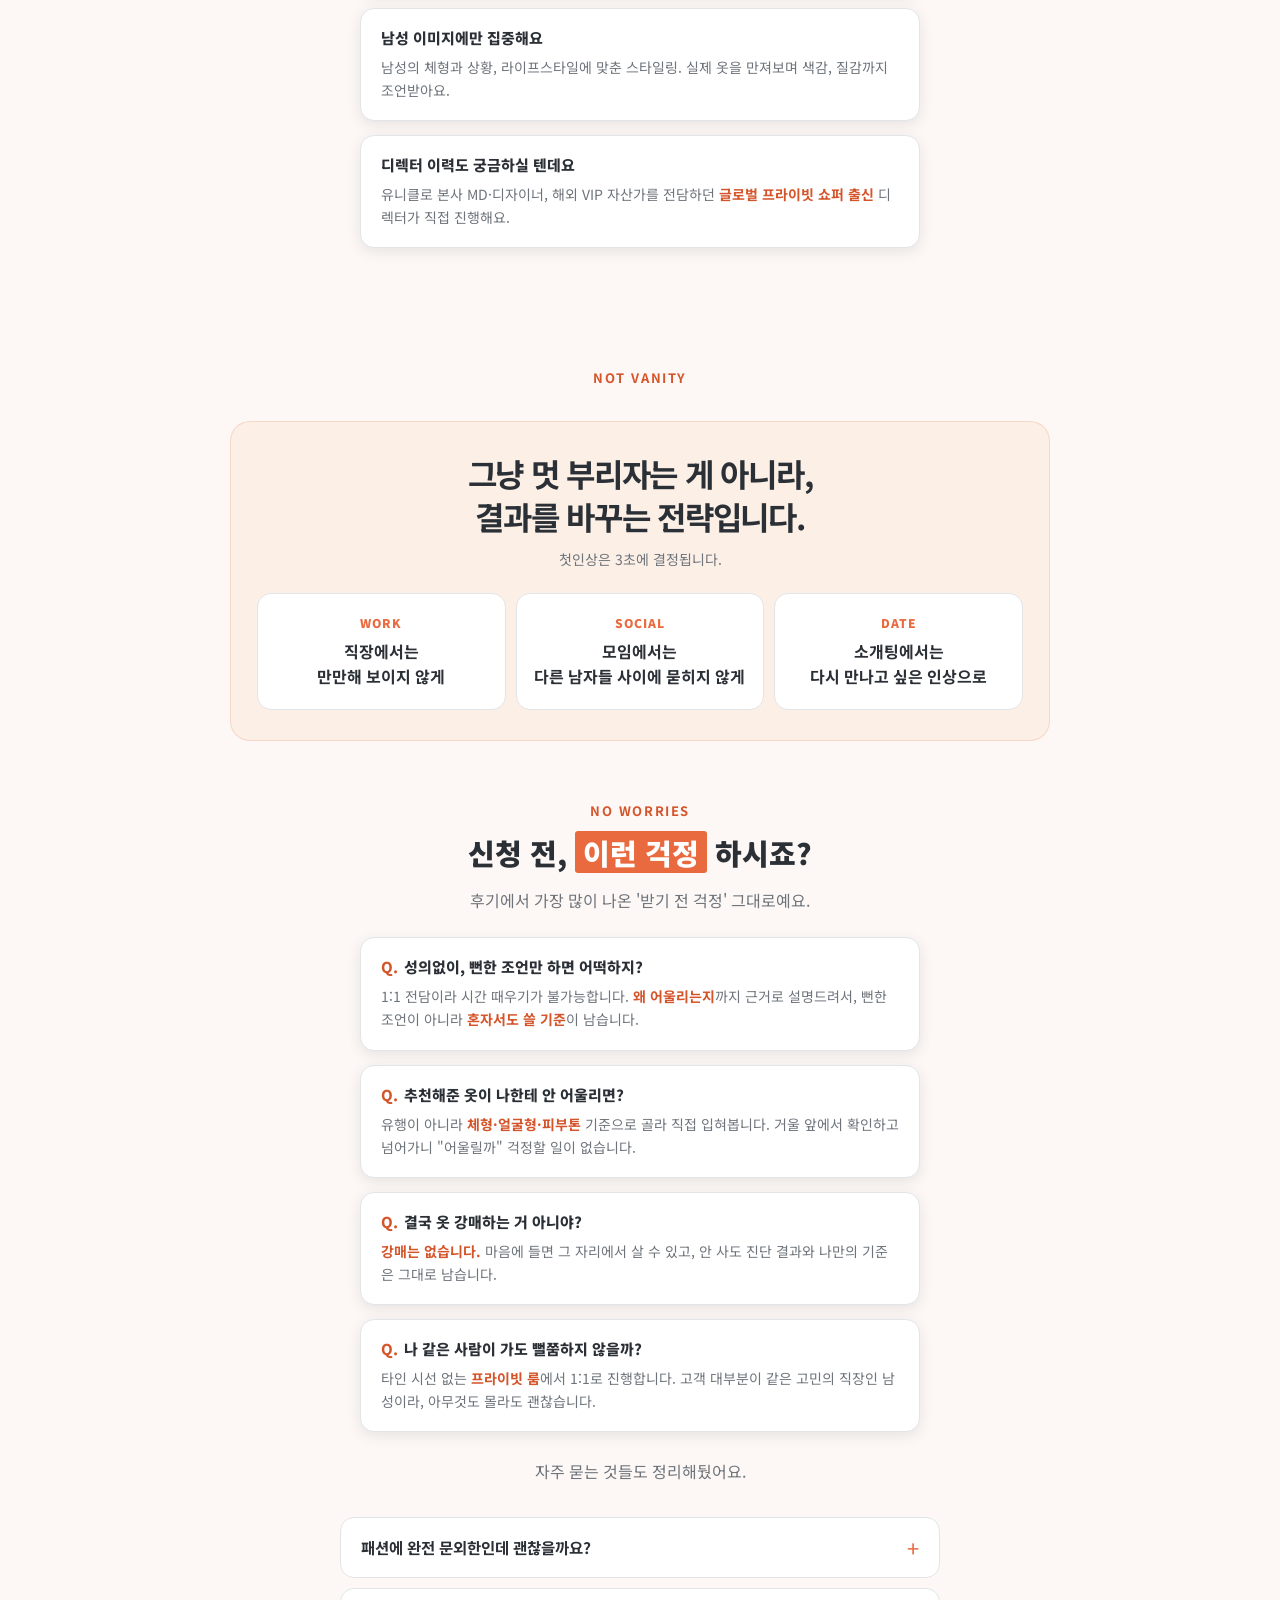
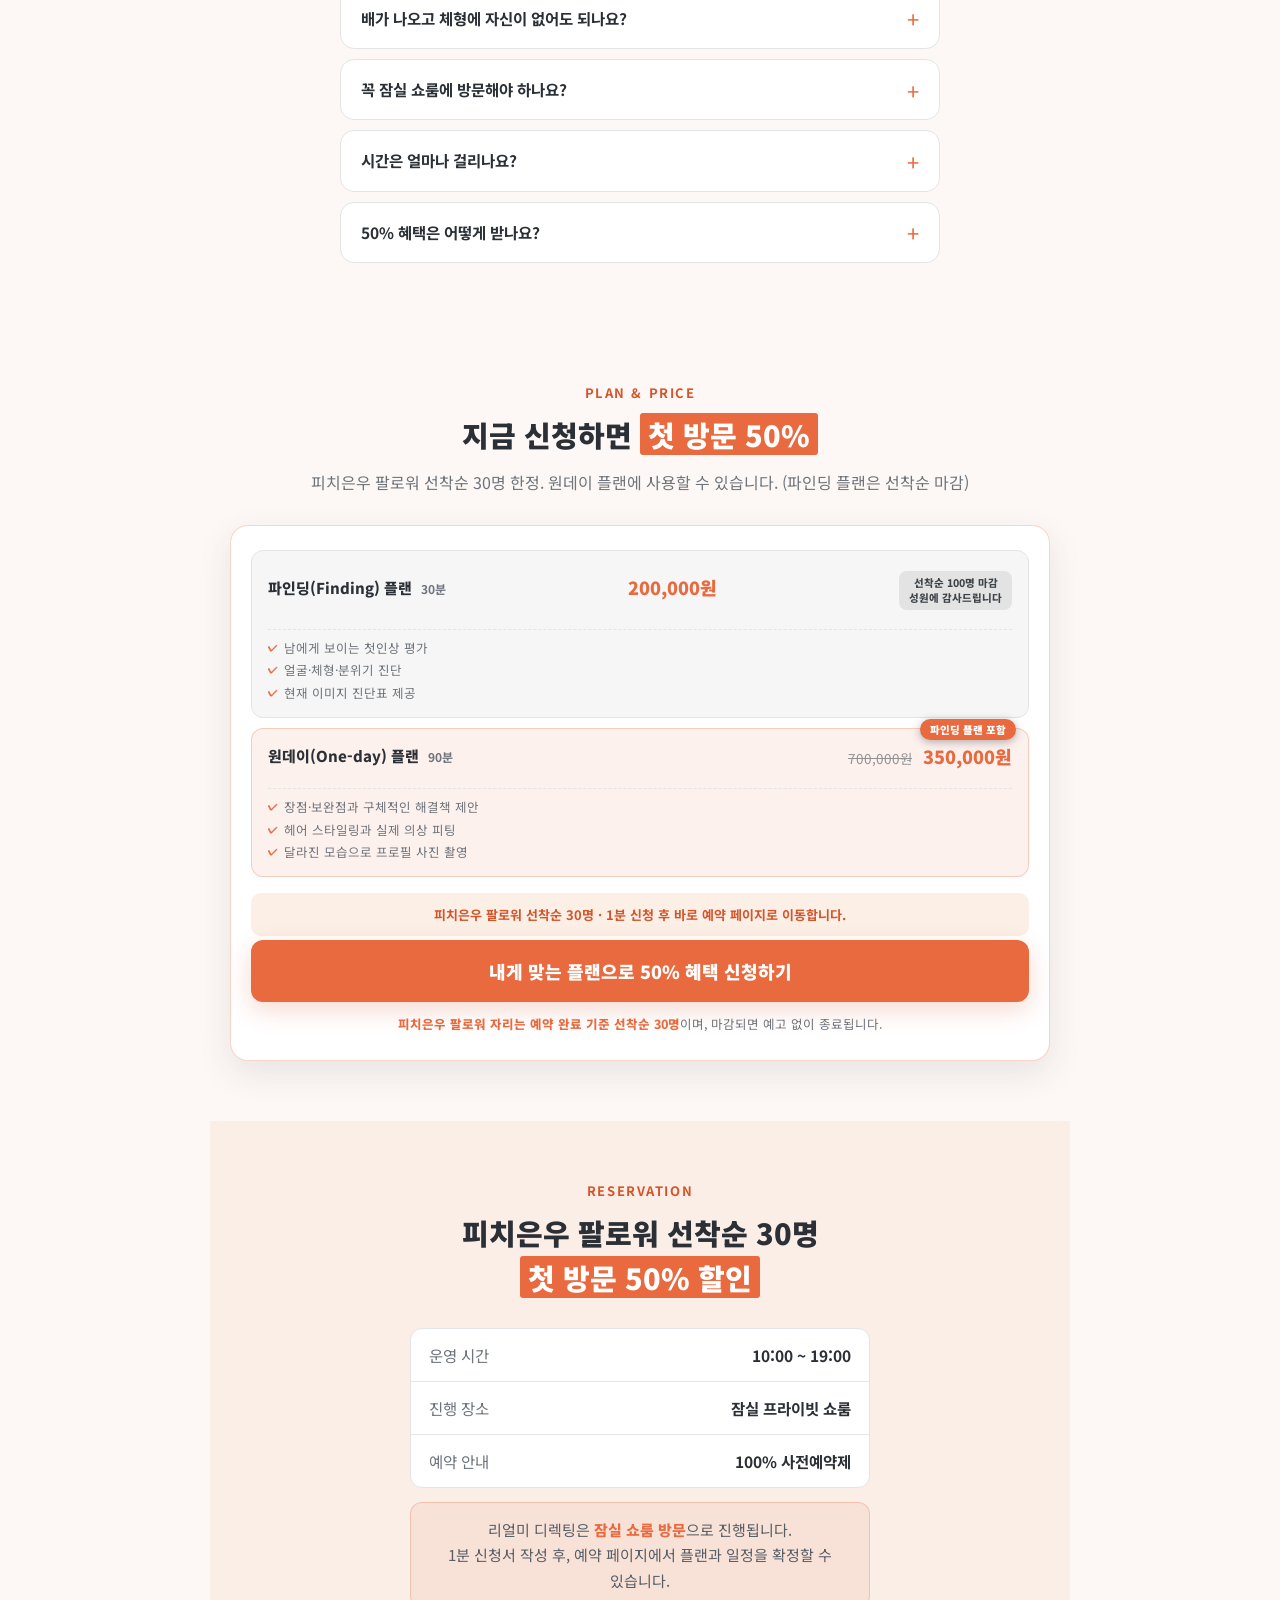
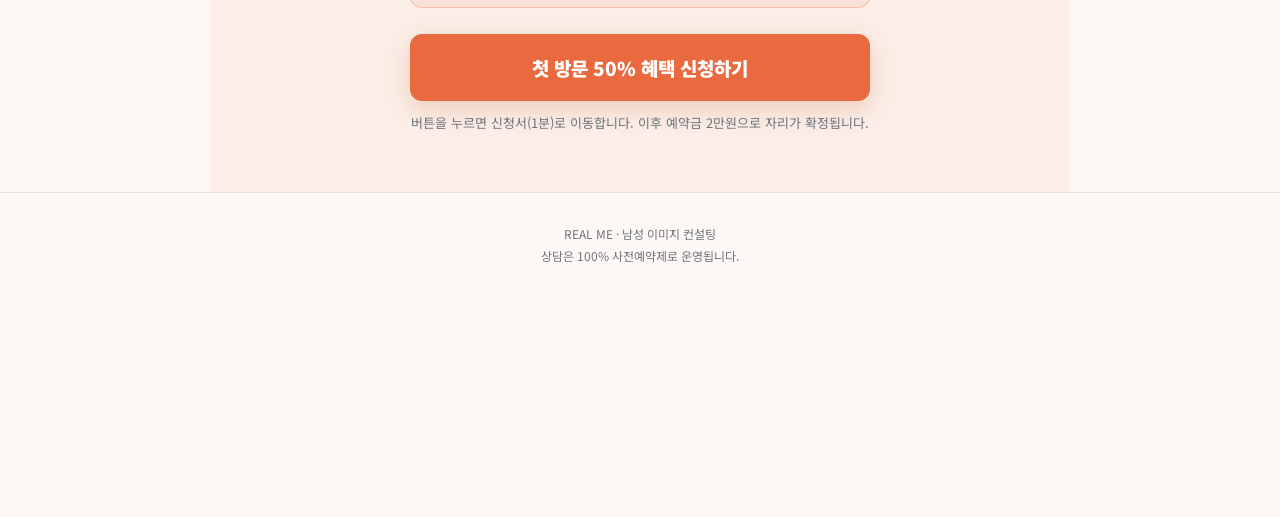
==== commit cbe77664: "파인딩 플랜 정가 150,000원 → 200,000원 (결제페이지 파인딩 잔금 180,000원), 선착순 마감 뱃지 유지 (2026-10-28 사용자 지시)" ====
--- a/pitch/index.html
+++ b/pitch/index.html
@@ -451,7 +451,7 @@
       <div class="offer-plans">
         <div class="offer-plan">
           <div class="op-name">파인딩(Finding) 플랜 <span>30분</span></div>
-          <div class="op-price"><b>150,000원</b></div><div style="margin-top:6px"><span style="display:inline-block;font-size:10.5px;font-weight:800;padding:4px 10px;background:rgba(127,127,127,.18);color:inherit;opacity:.9;white-space:normal;text-align:center;line-height:1.45;border-radius:8px;">선착순 100명 마감<br>성원에 감사드립니다</span></div>
+          <div class="op-price"><b>200,000원</b></div><div style="margin-top:6px"><span style="display:inline-block;font-size:10.5px;font-weight:800;padding:4px 10px;background:rgba(127,127,127,.18);color:inherit;opacity:.9;white-space:normal;text-align:center;line-height:1.45;border-radius:8px;">선착순 100명 마감<br>성원에 감사드립니다</span></div>
           <ul class="op-desc"><li>남에게 보이는 첫인상 평가</li><li>얼굴·체형·분위기 진단</li><li>현재 이미지 진단표 제공</li></ul>
         </div>
         <div class="offer-plan hot">
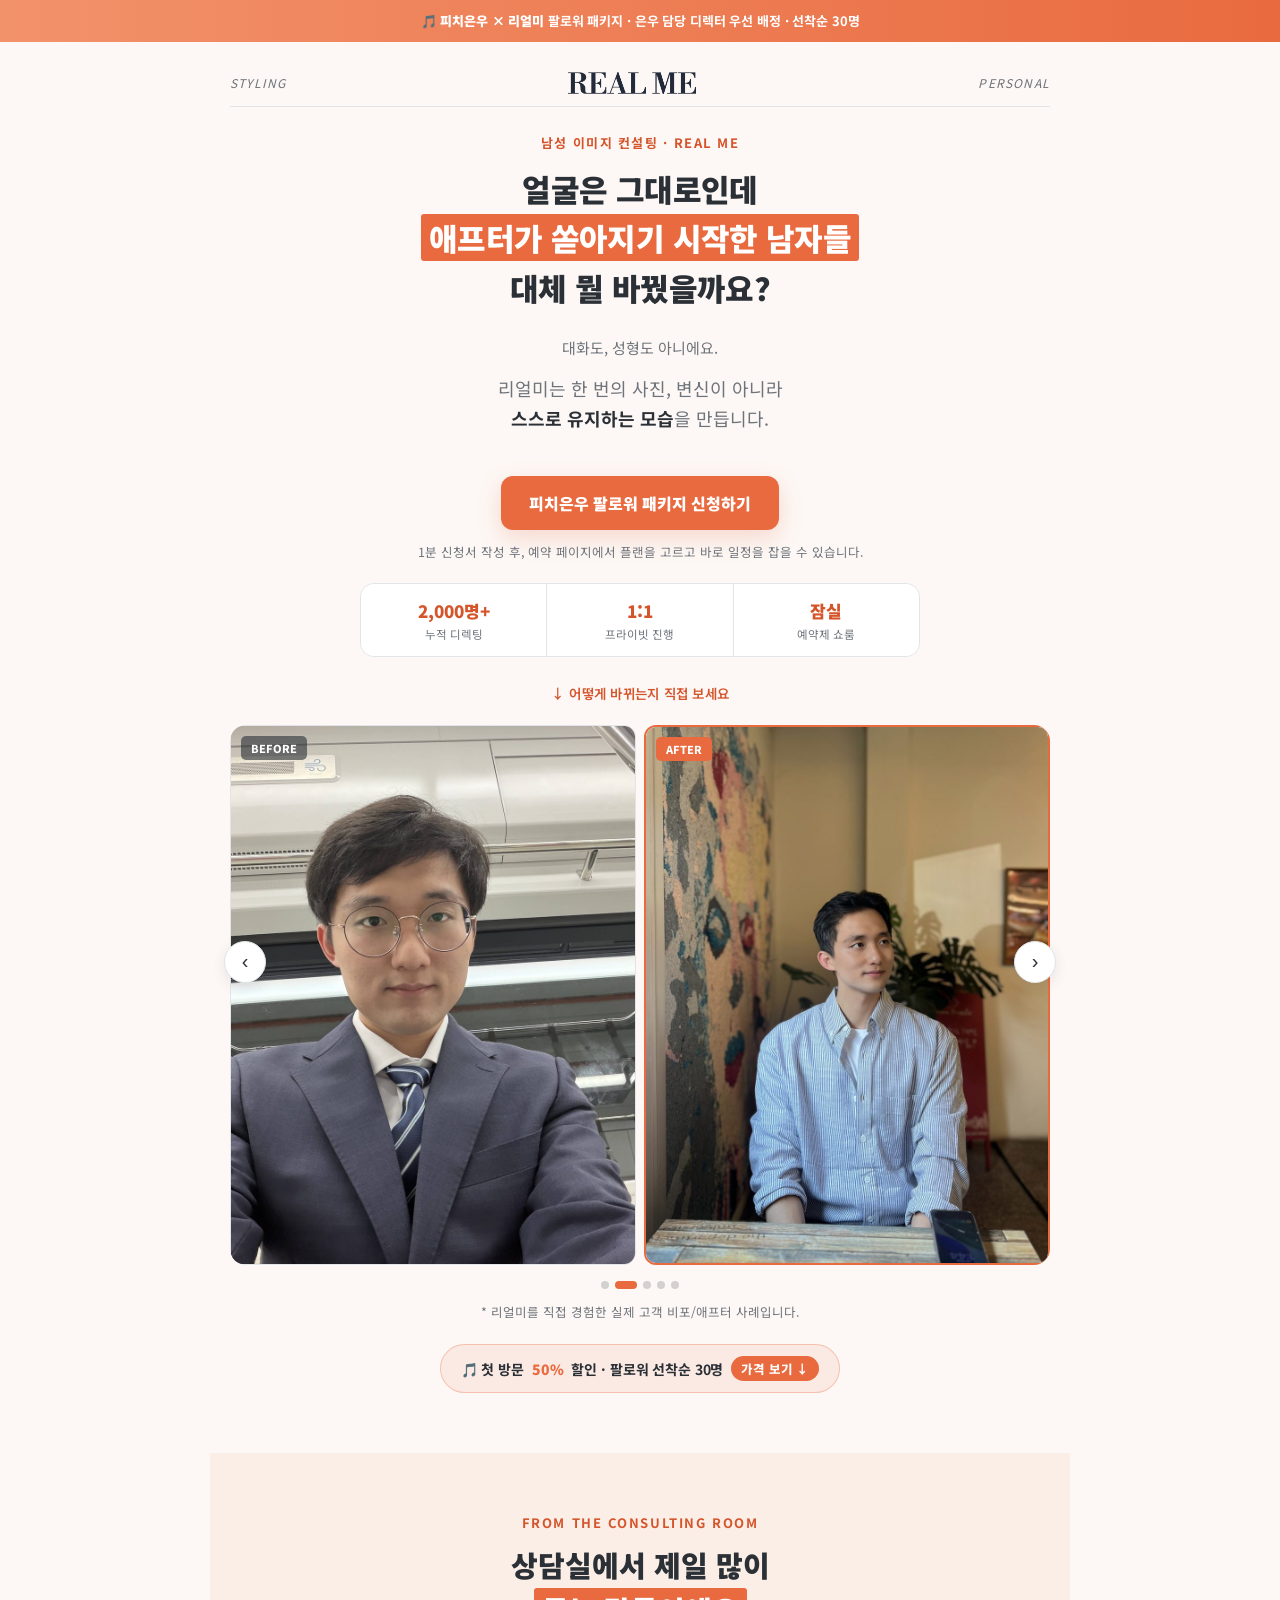
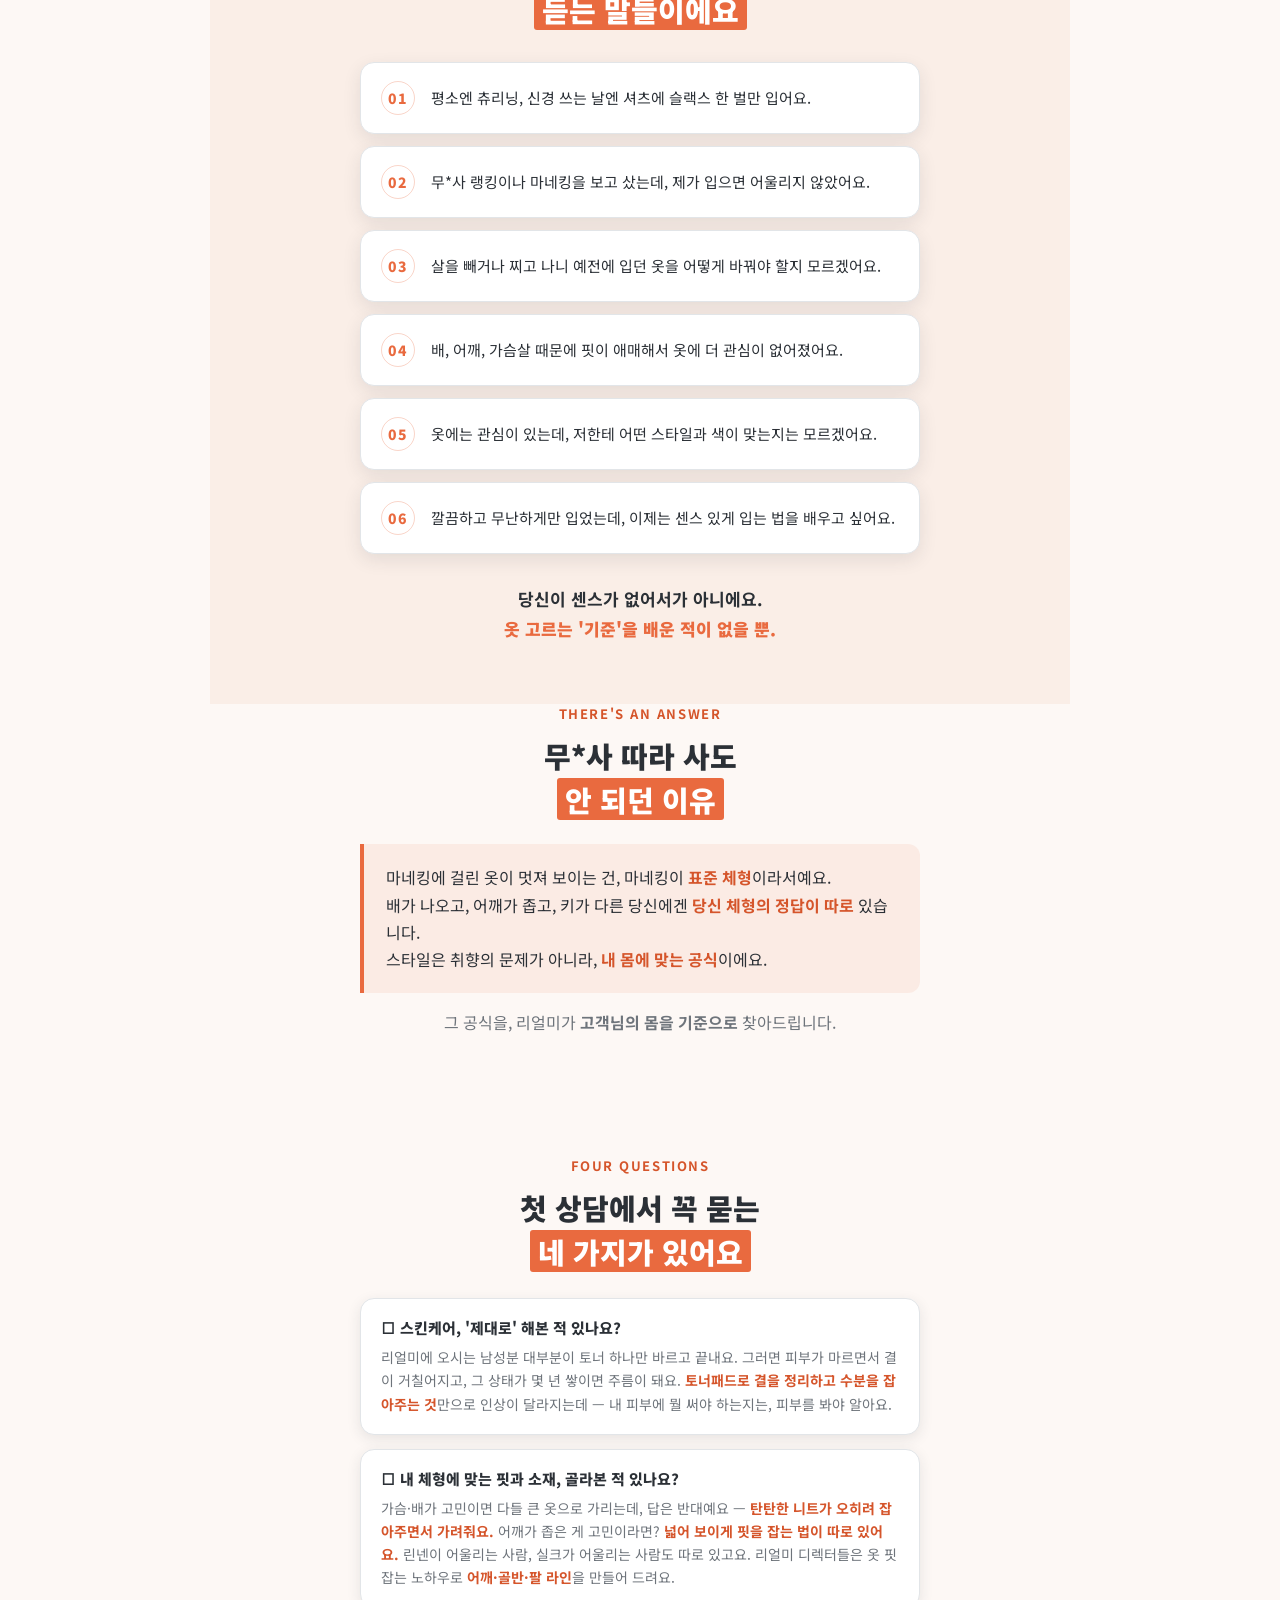
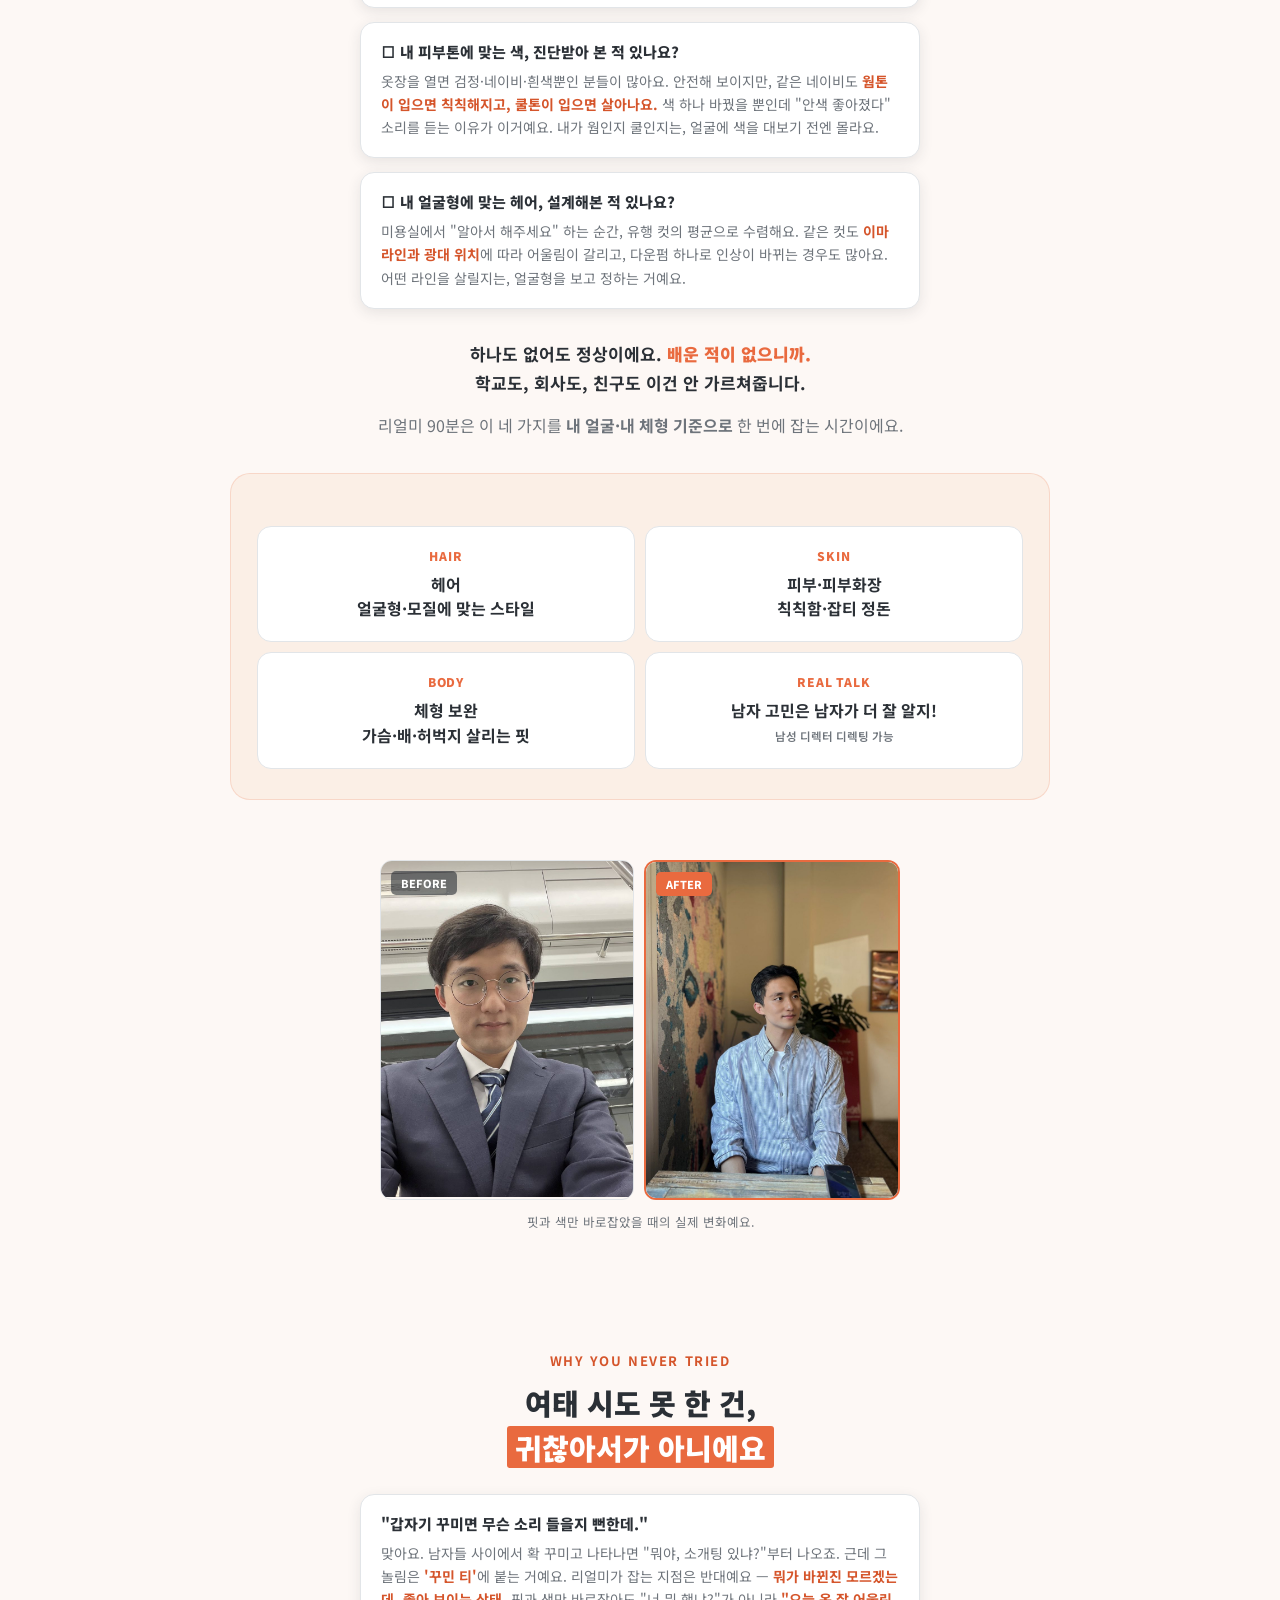
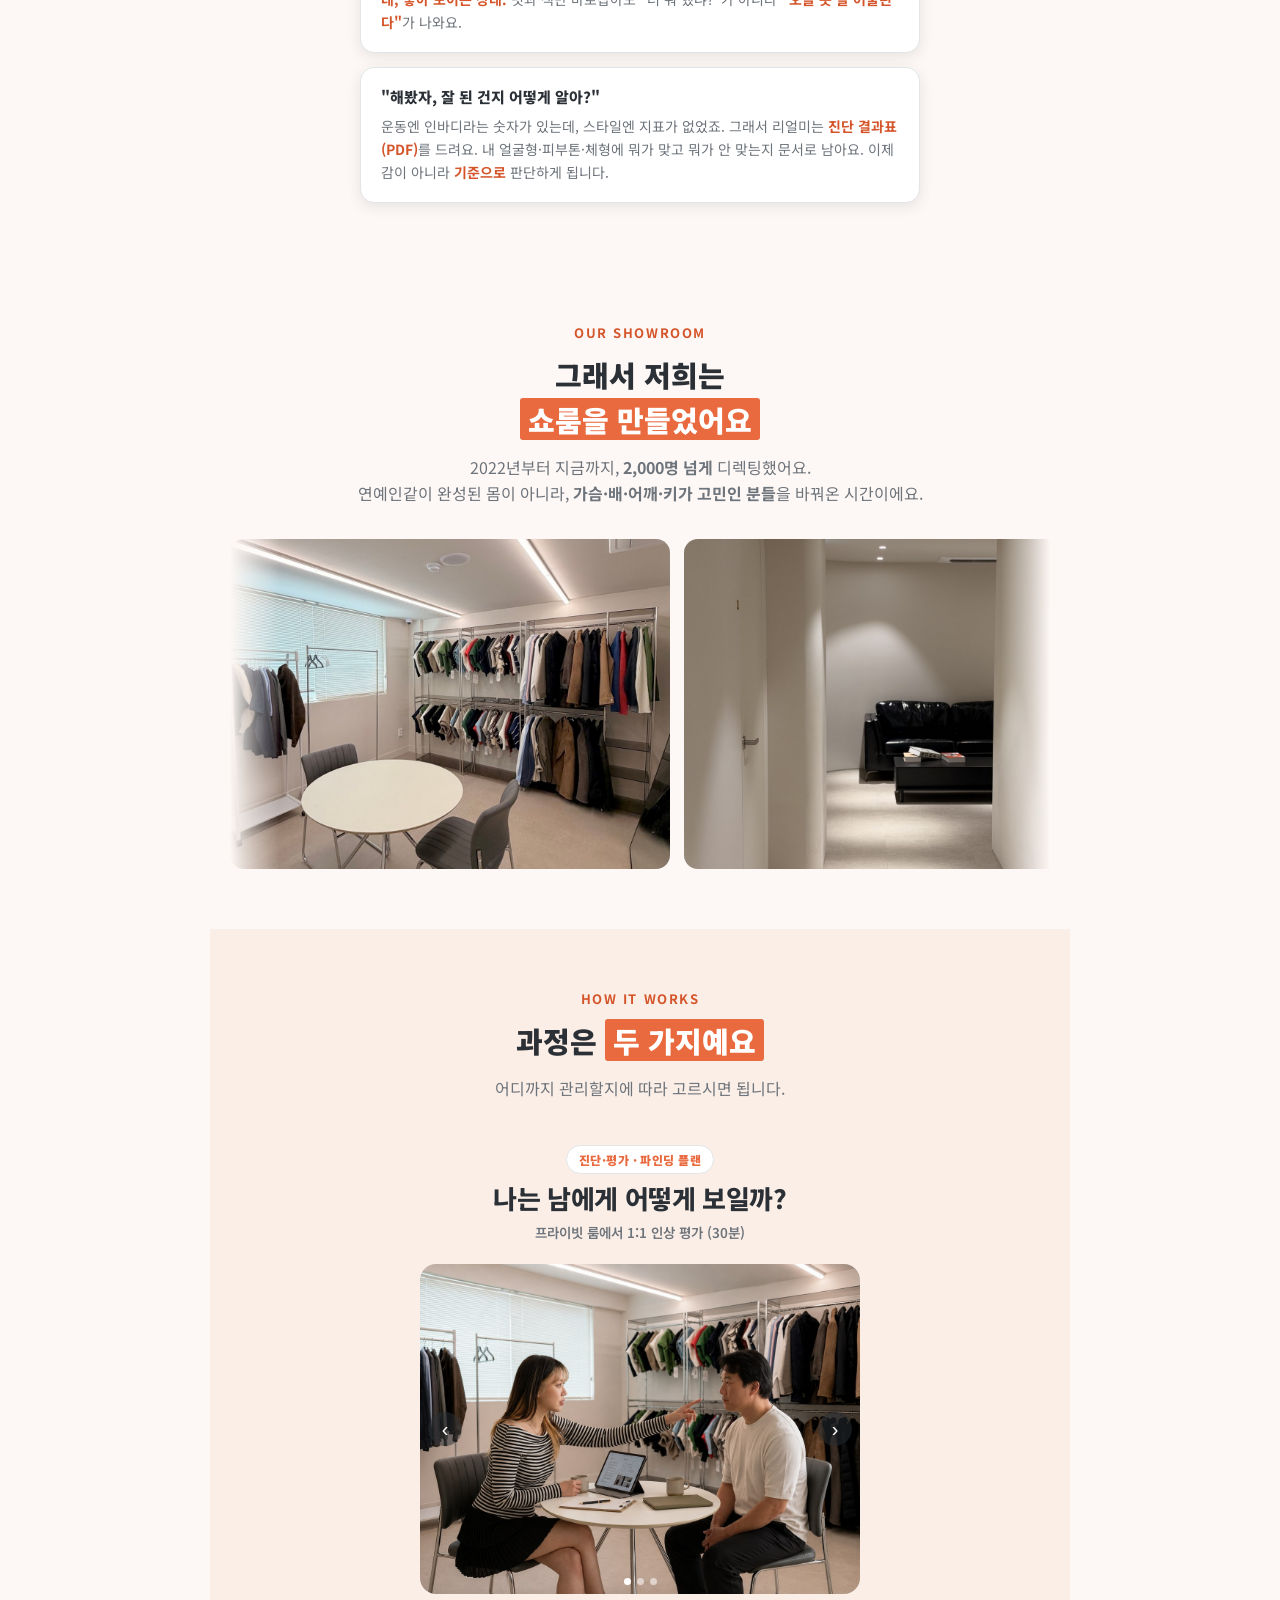
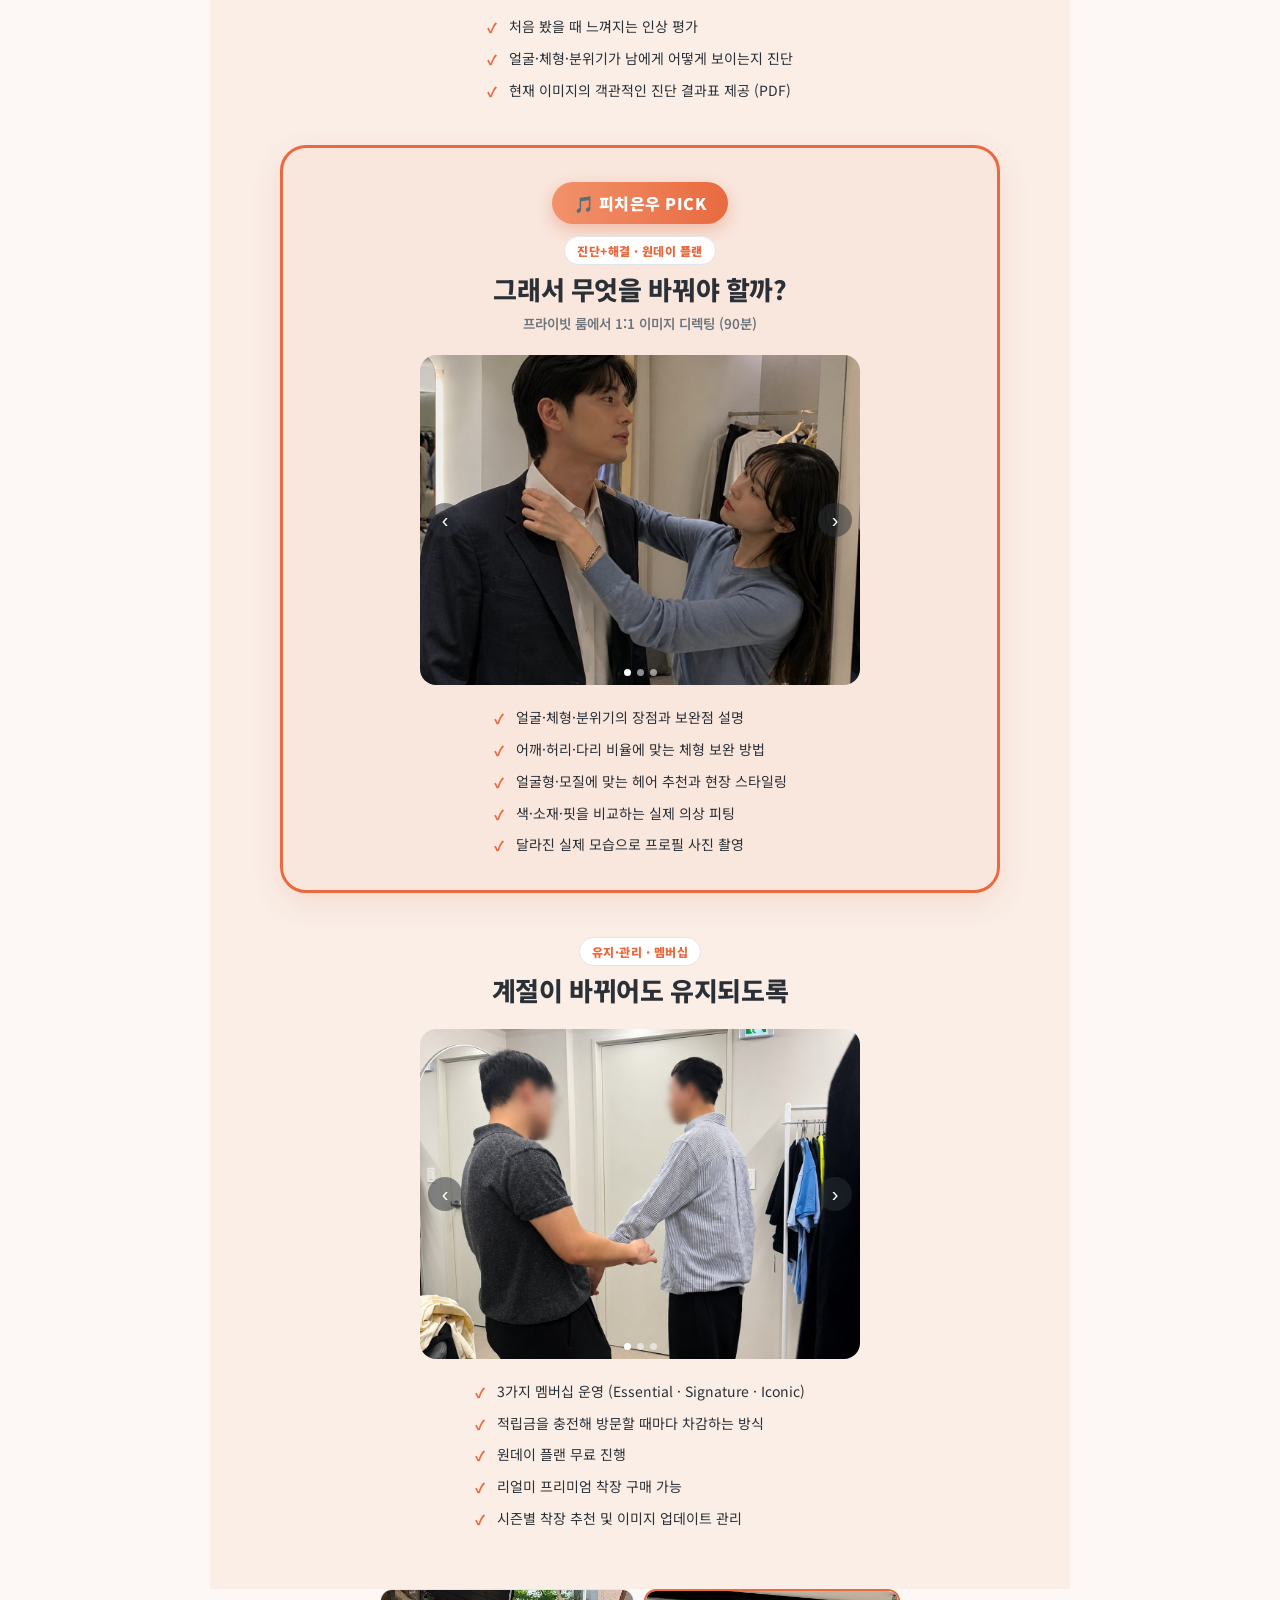
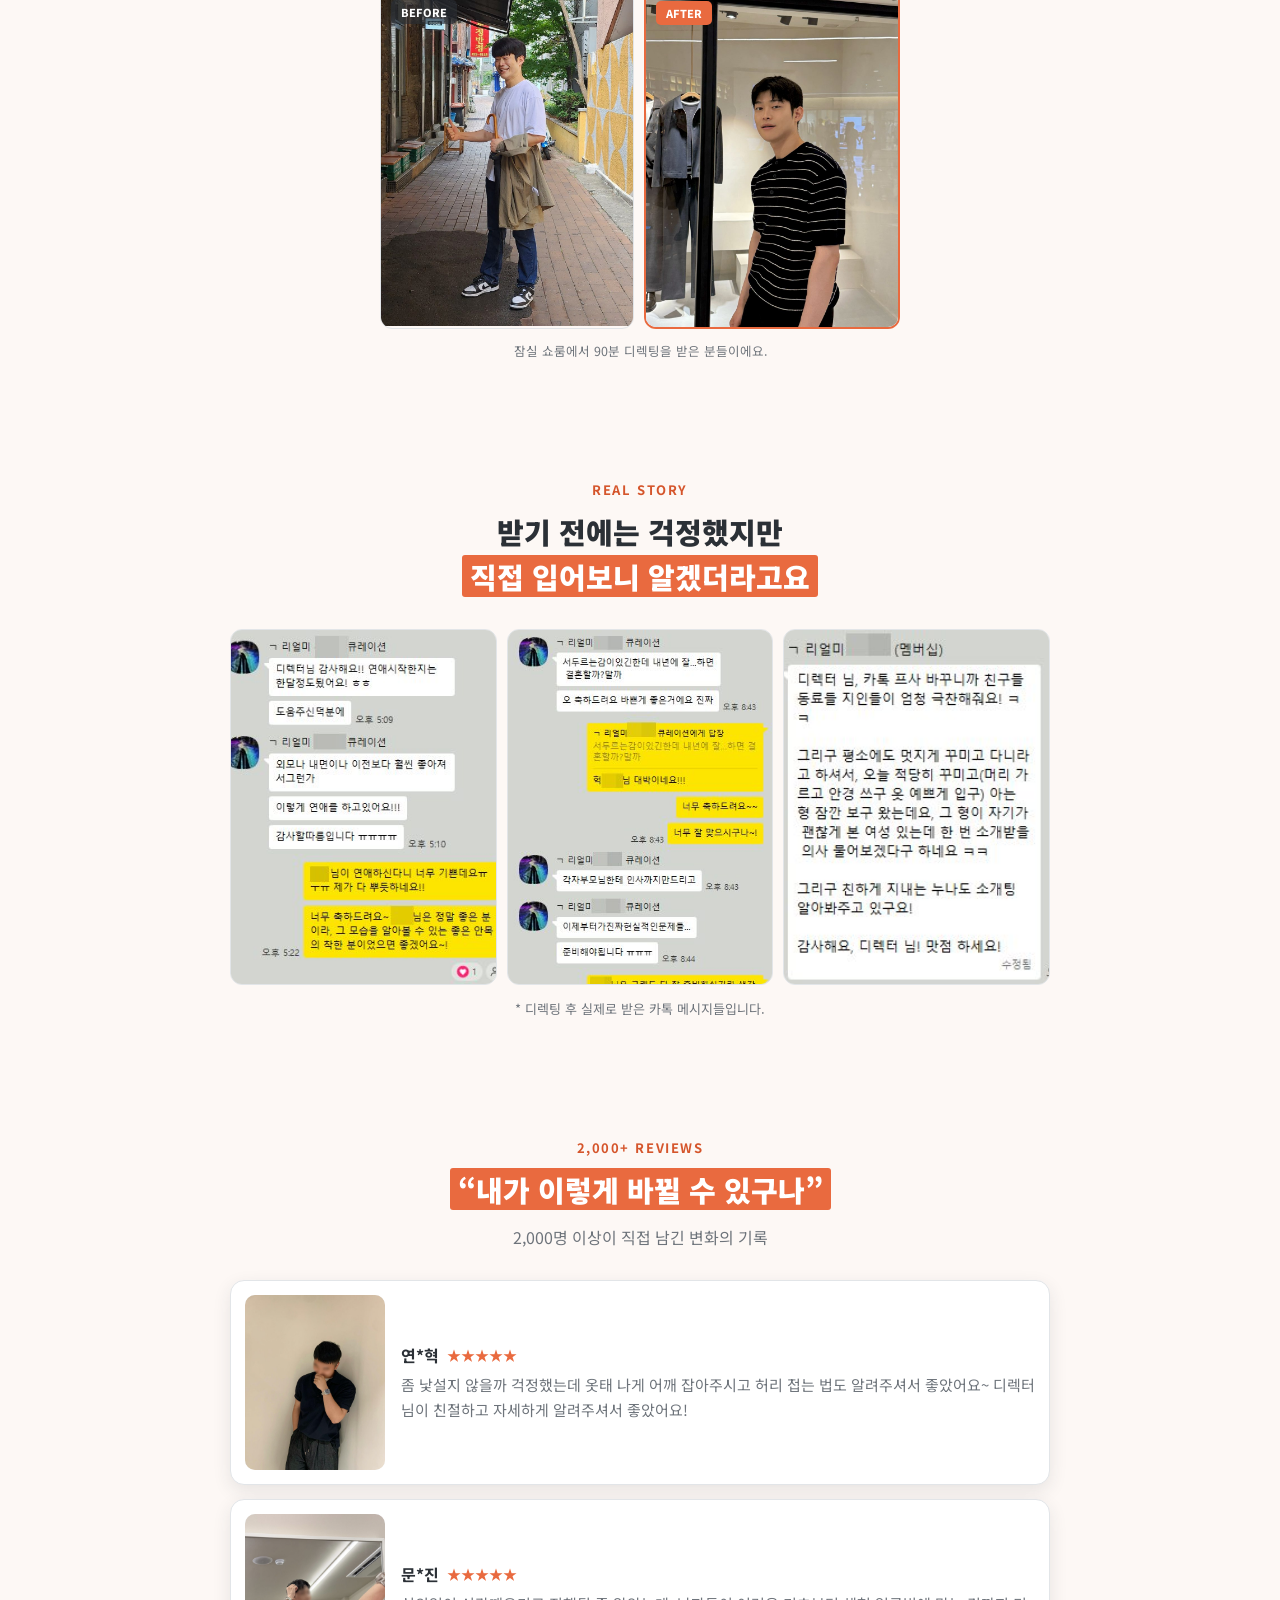
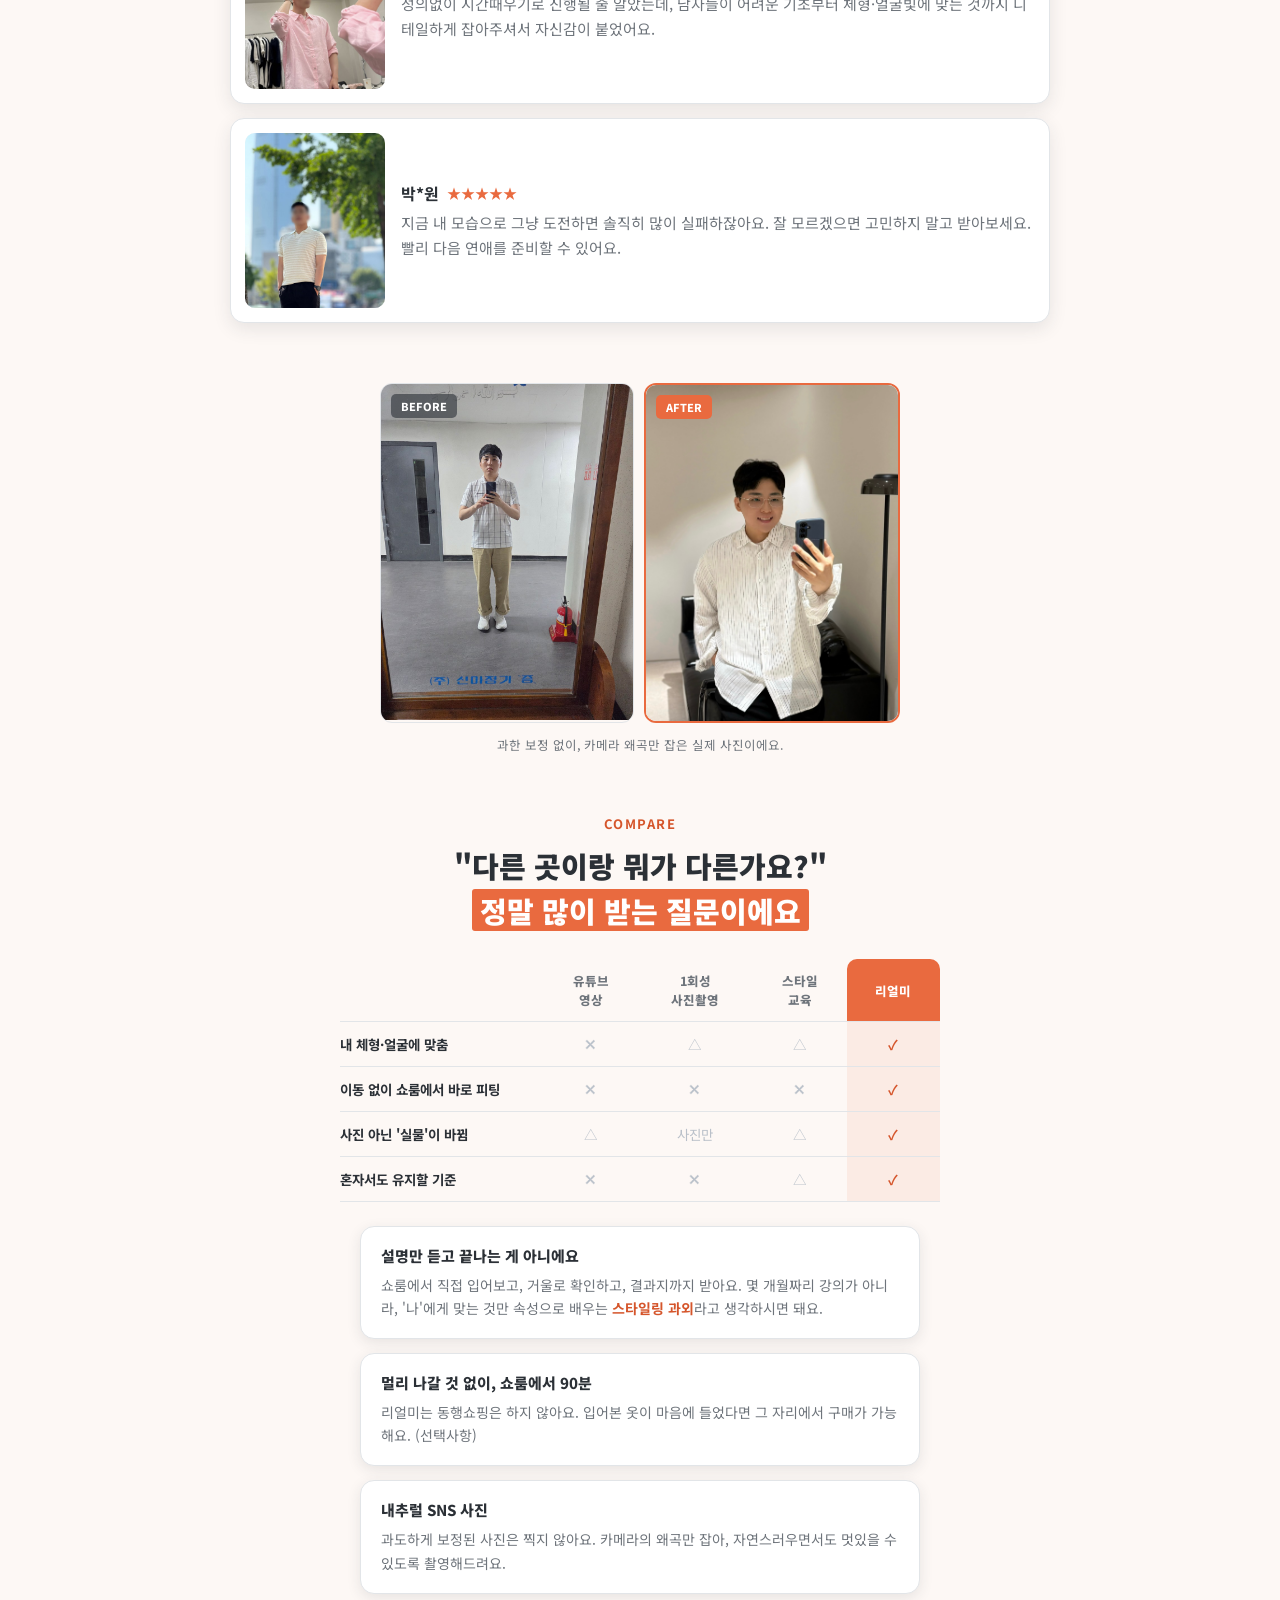
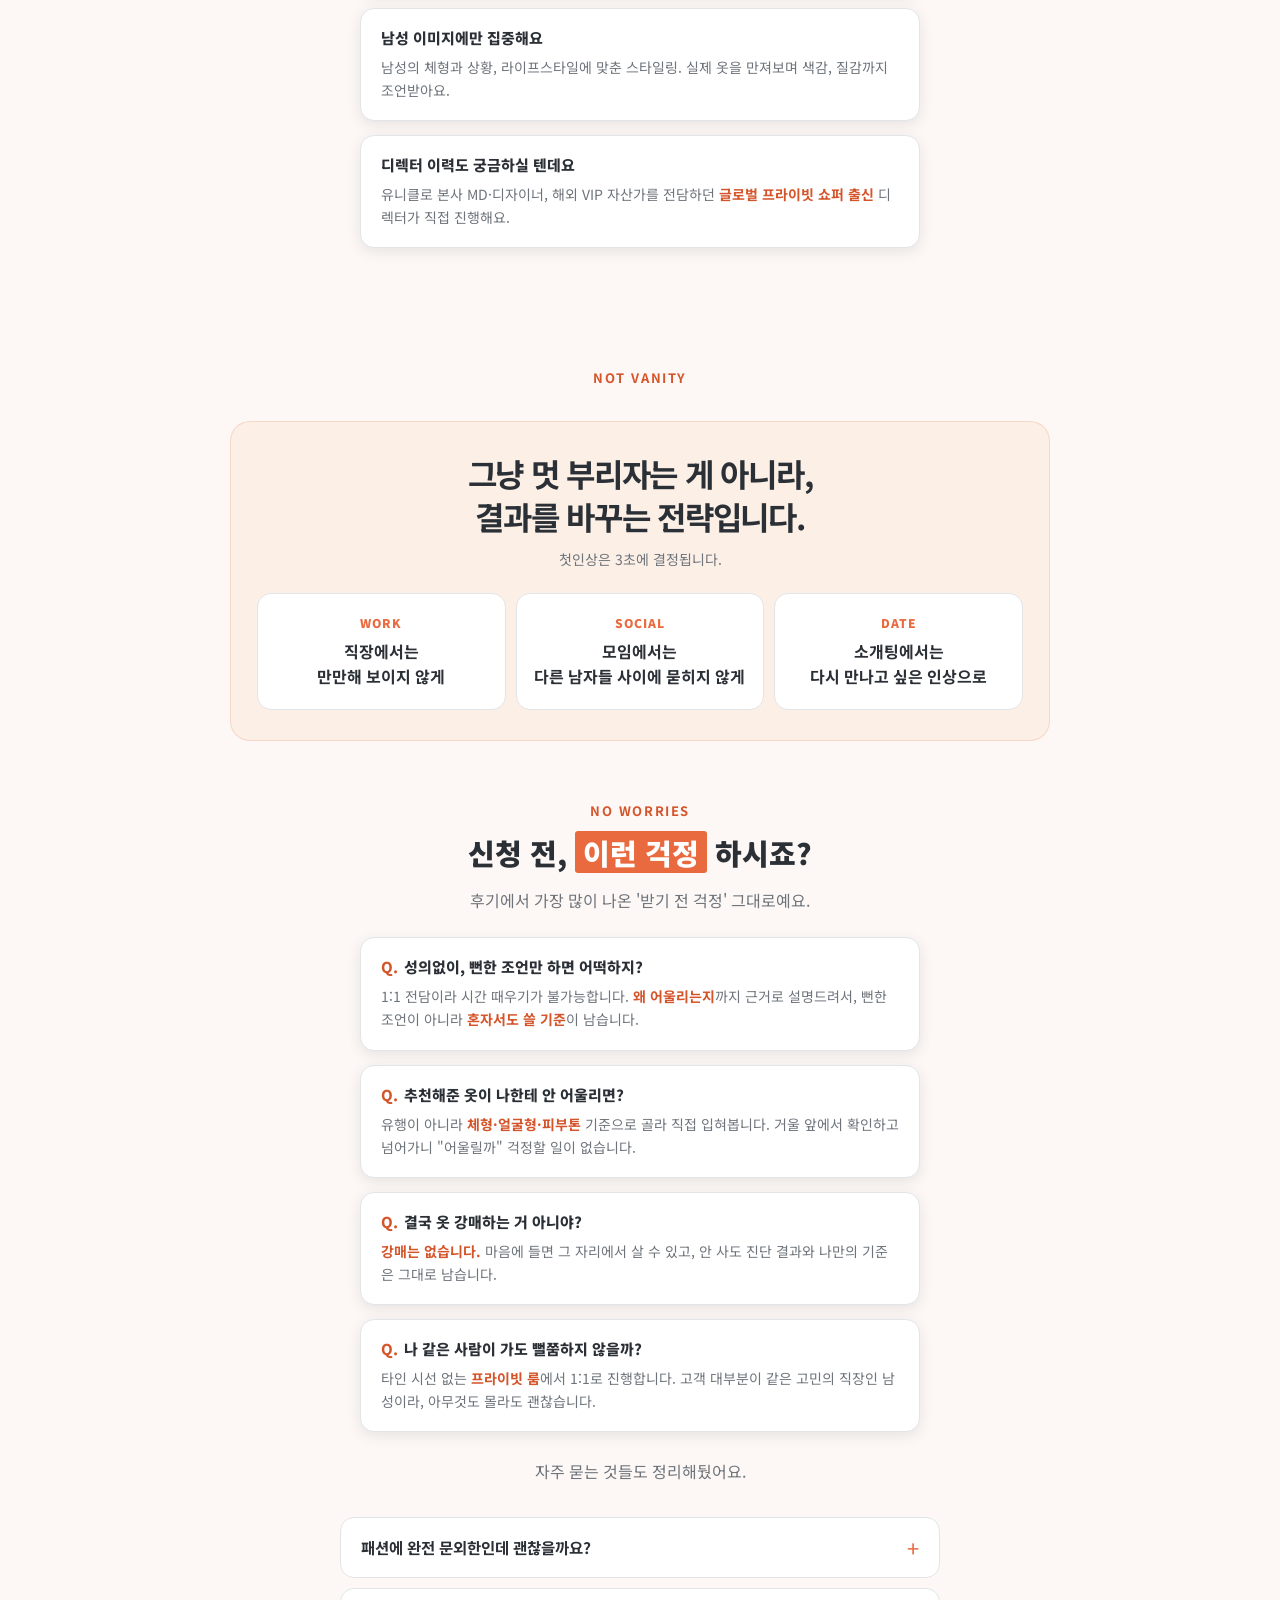
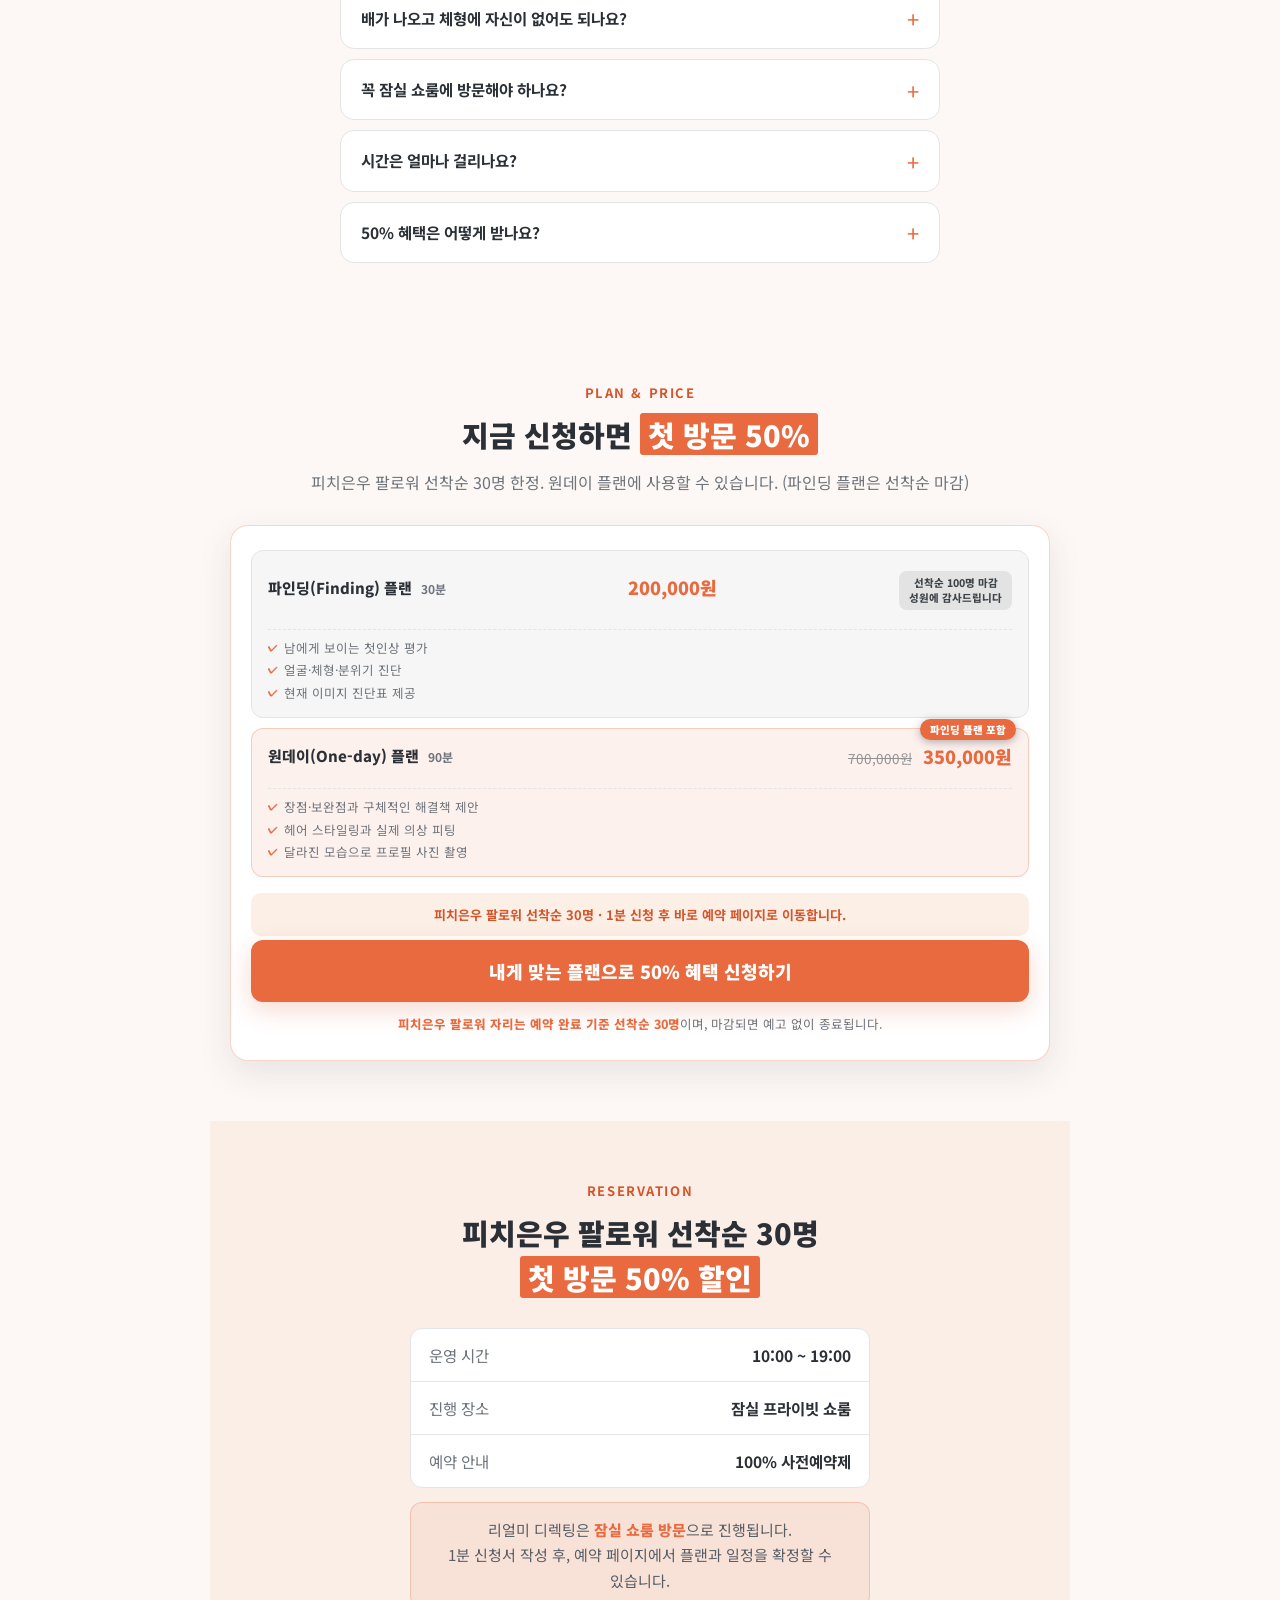
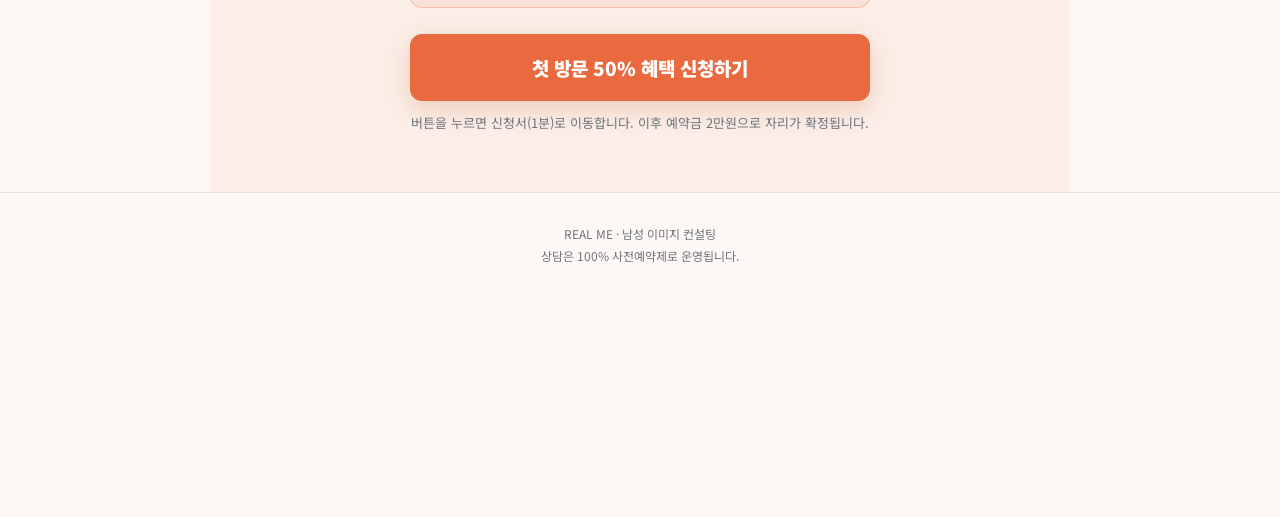
==== commit 6ae2defc: "쇼룸 표기 구로 삭제 → 잠실·강남 (11/16 구로점 폐점)" ====
--- a/pitch/index.html
+++ b/pitch/index.html
@@ -292,7 +292,7 @@
   <section data-sec="pitch_s06_showroom" class="showroom" data-reveal>
     <div class="eyebrow">OUR SHOWROOM</div>
     <h2 class="sec-title">그래서 저희는<br><em>쇼룸을 만들었어요</em></h2>
-    <p class="sec-sub">2022년 구로에서 시작해 지금의 잠실까지, <b>2,000명 넘게</b> 디렉팅했어요.<br>연예인같이 완성된 몸이 아니라, <b>가슴·배·어깨·키가 고민인 분들</b>을 바꿔온 시간이에요.</p>
+    <p class="sec-sub">2022년부터 지금까지, <b>2,000명 넘게</b> 디렉팅했어요.<br>연예인같이 완성된 몸이 아니라, <b>가슴·배·어깨·키가 고민인 분들</b>을 바꿔온 시간이에요.</p>
     <div class="shroom-marquee">
       <div class="shroom-track" id="shroomTrack">
         <div class="imgslot r43 shroom-img" data-label="showroom-1.jpg"><img src="images/showroom-1.jpg" alt="리얼미 쇼룸 1" onerror="this.style.display='none'"></div>
